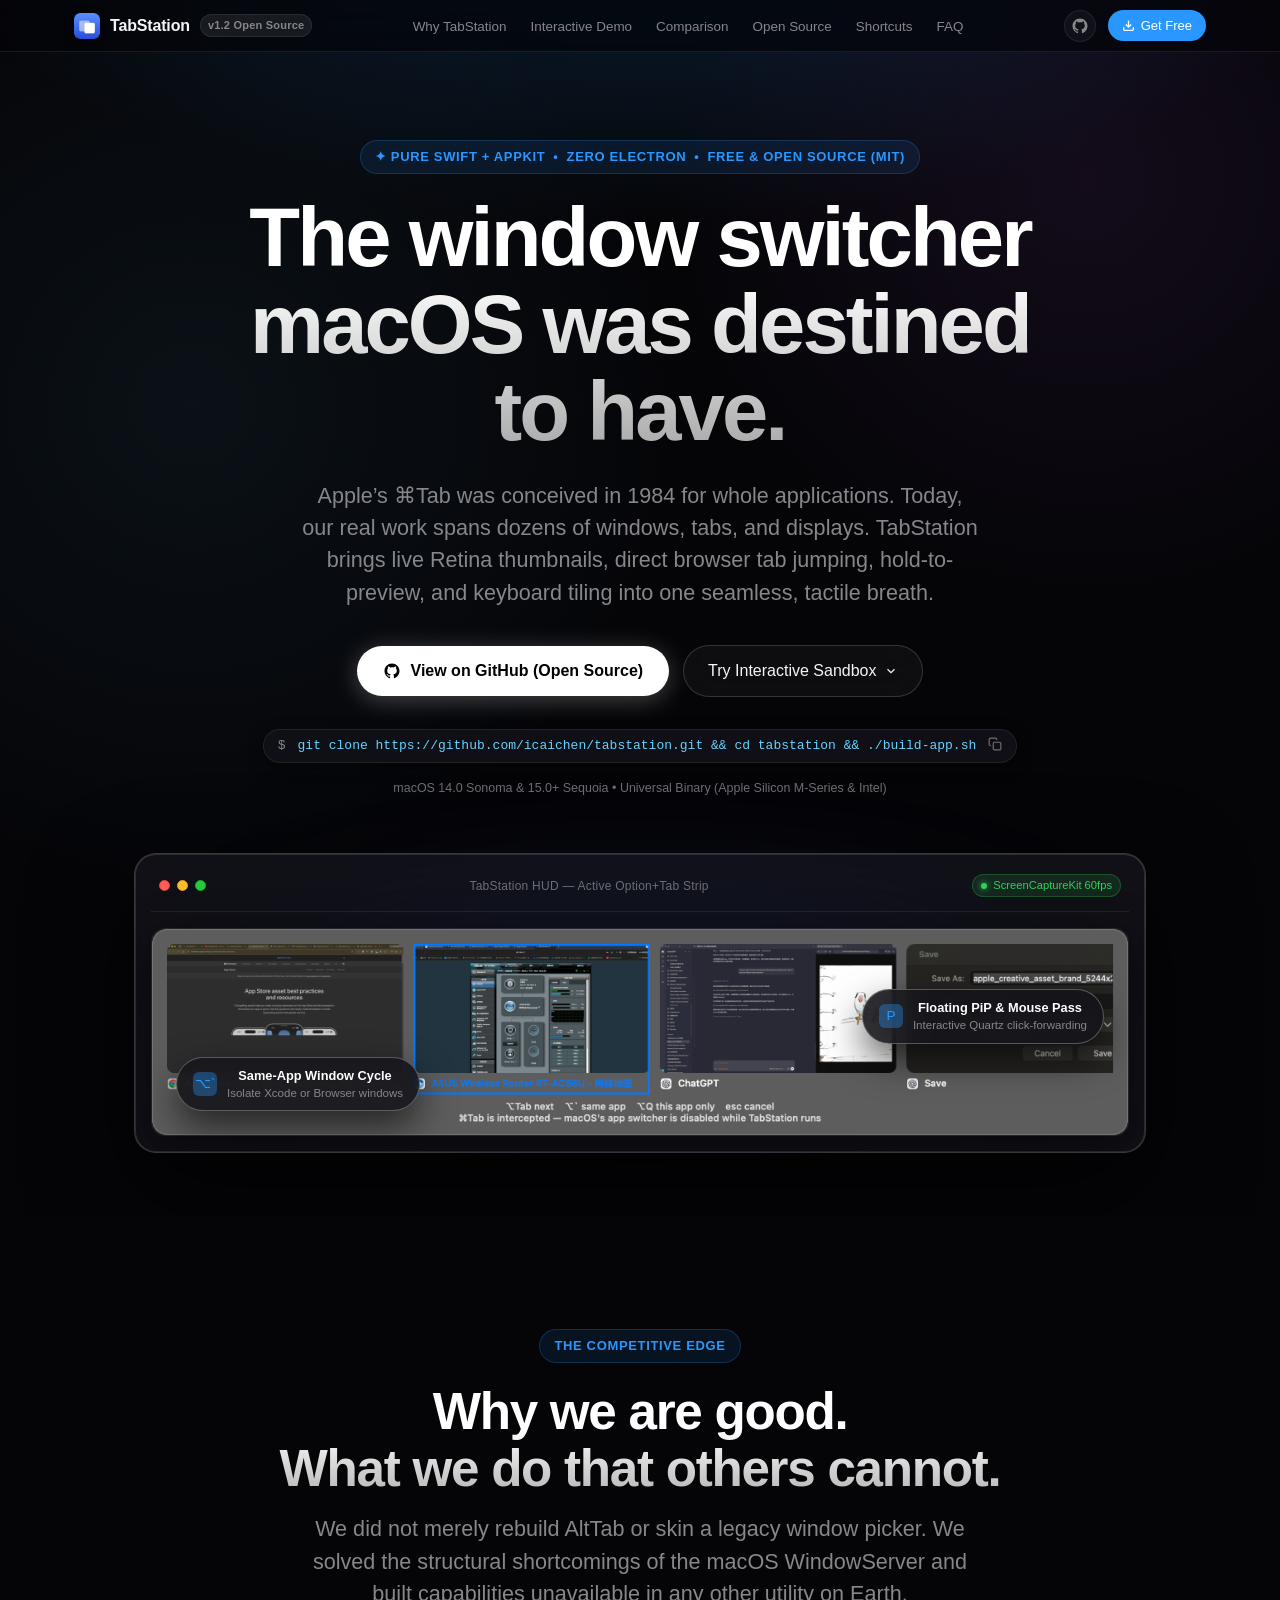
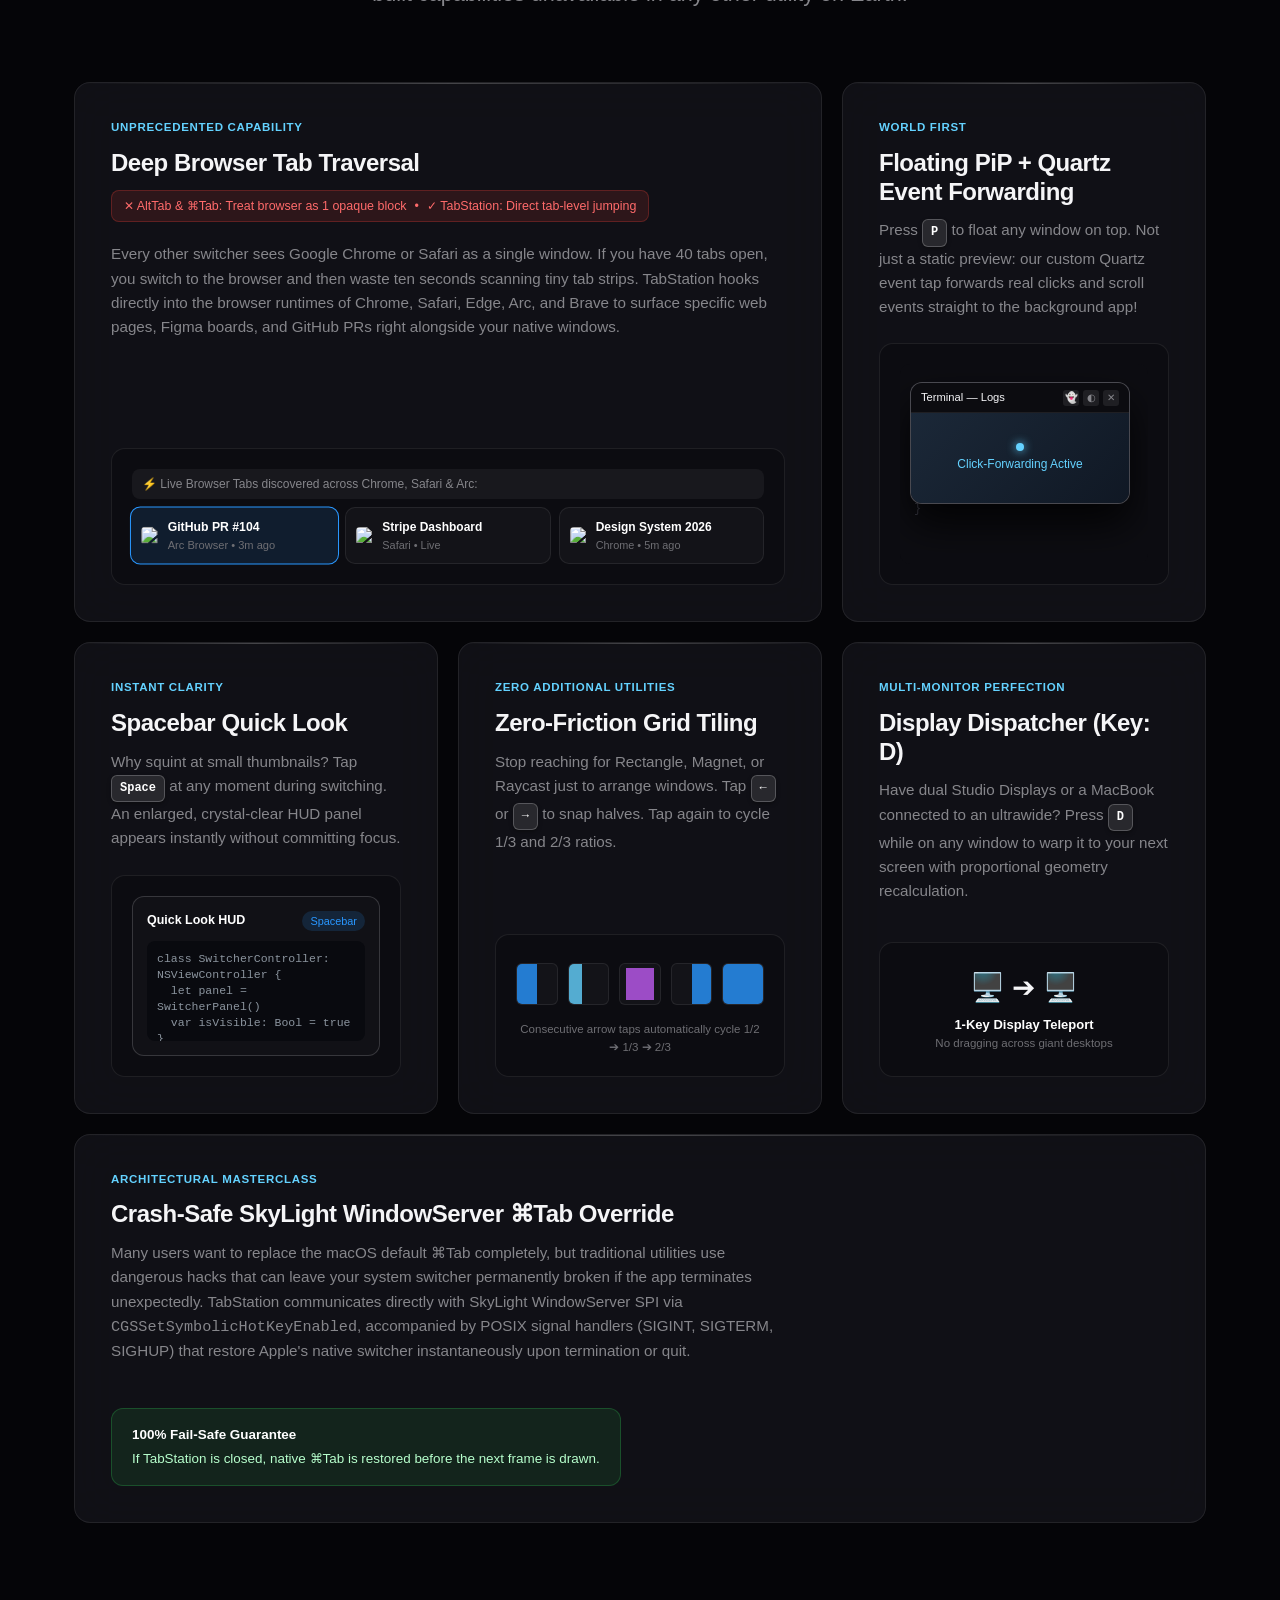
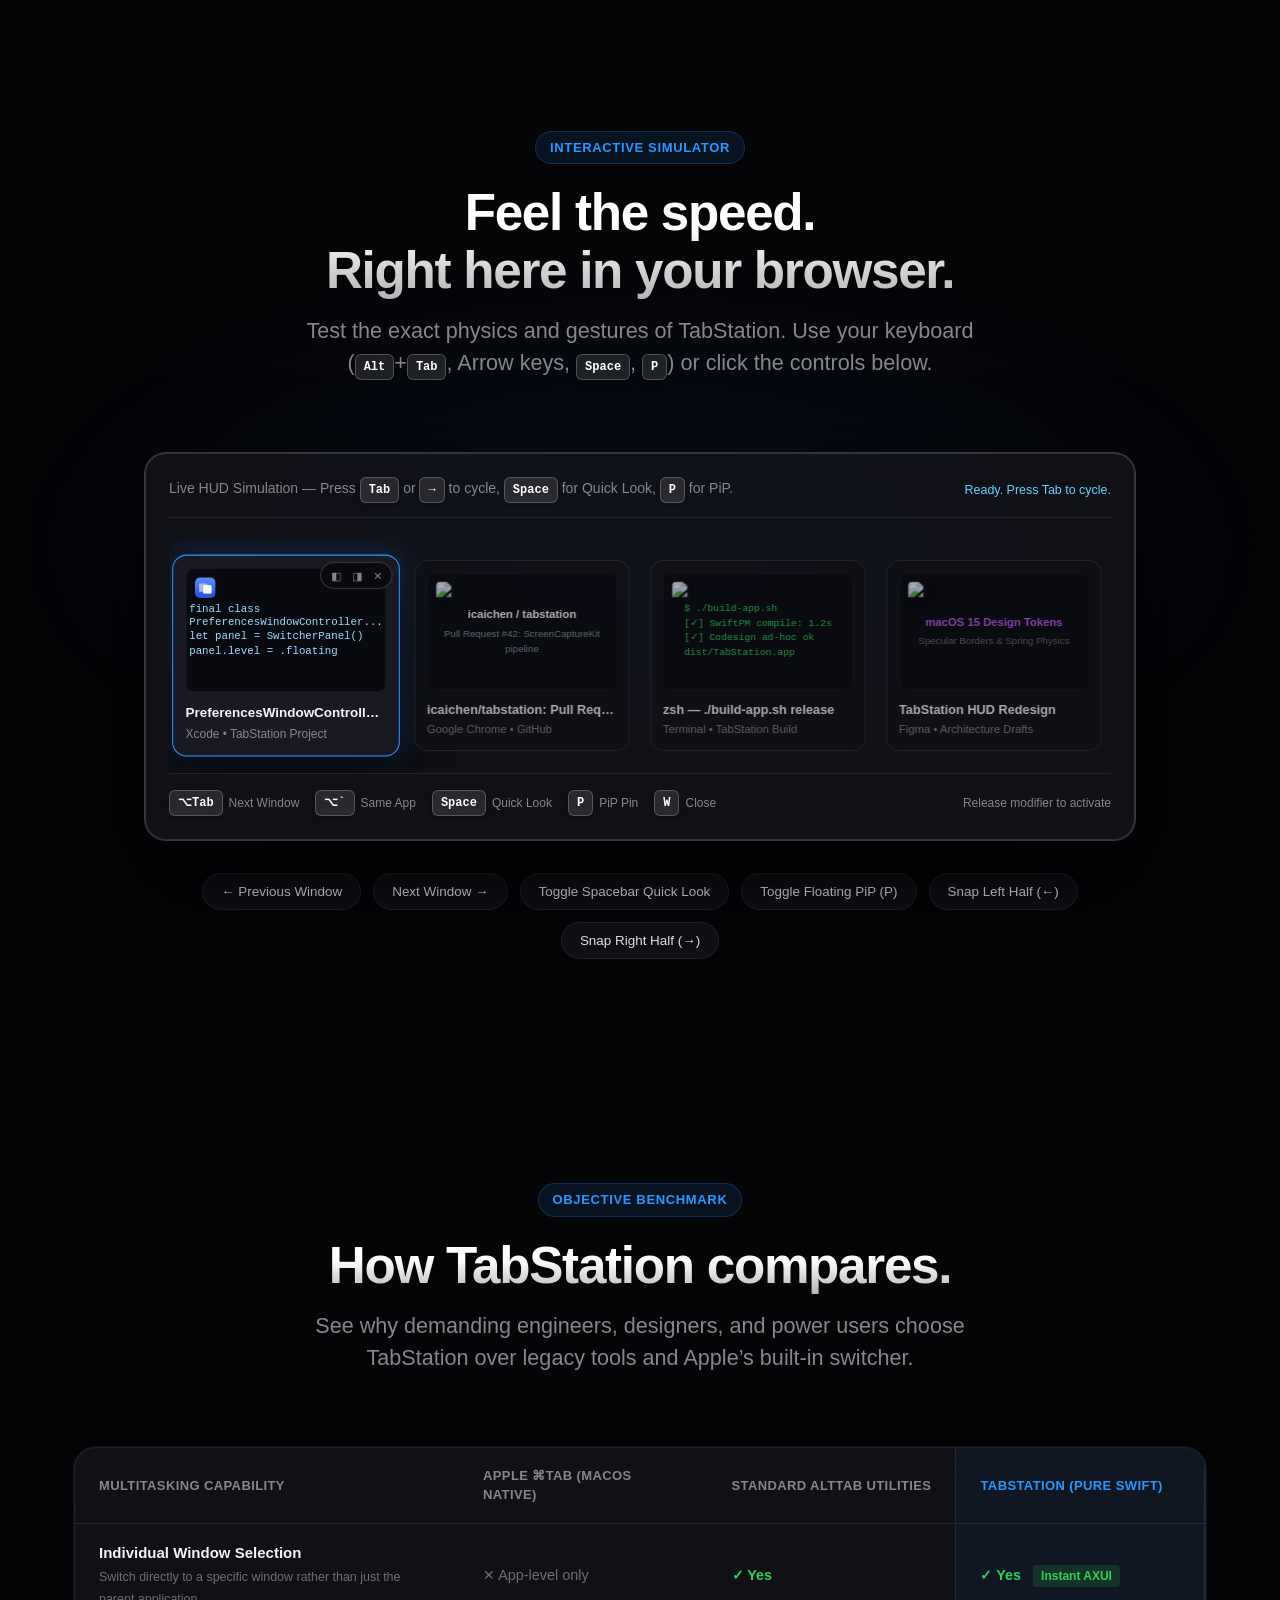
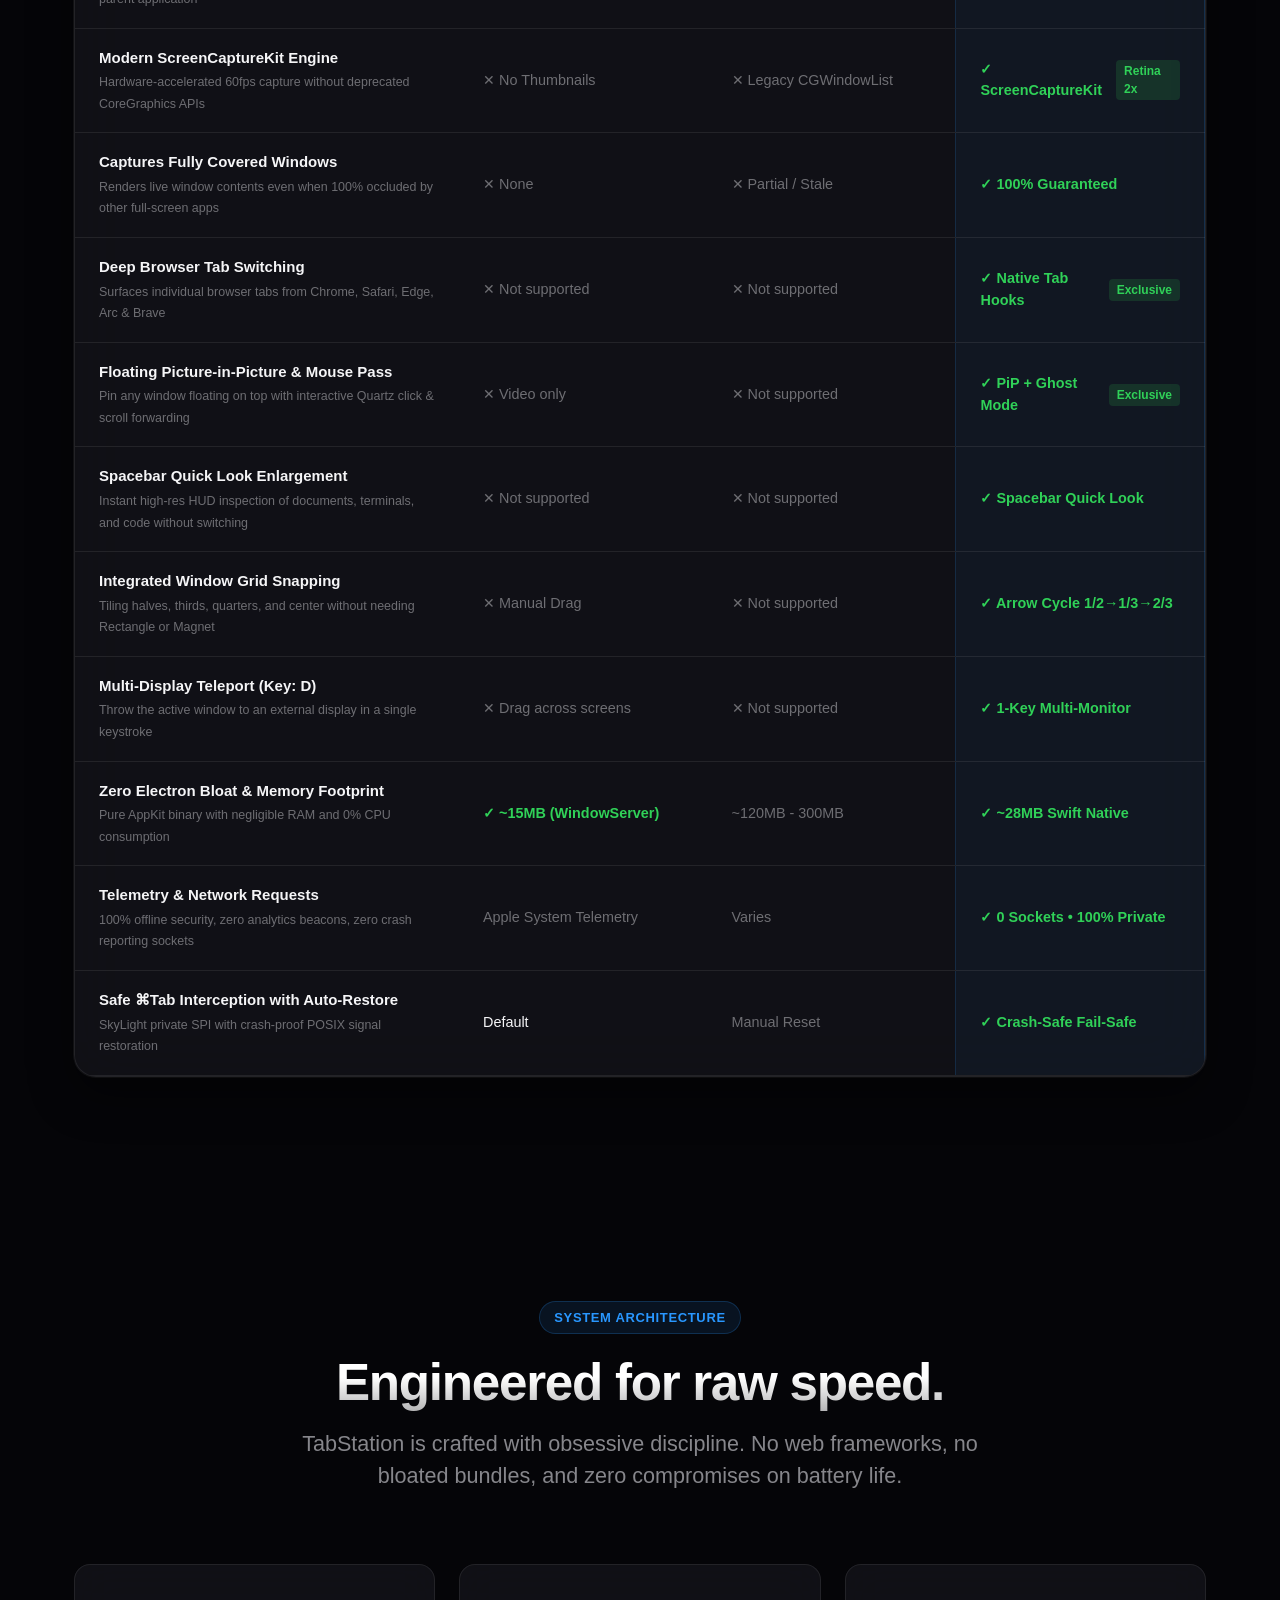
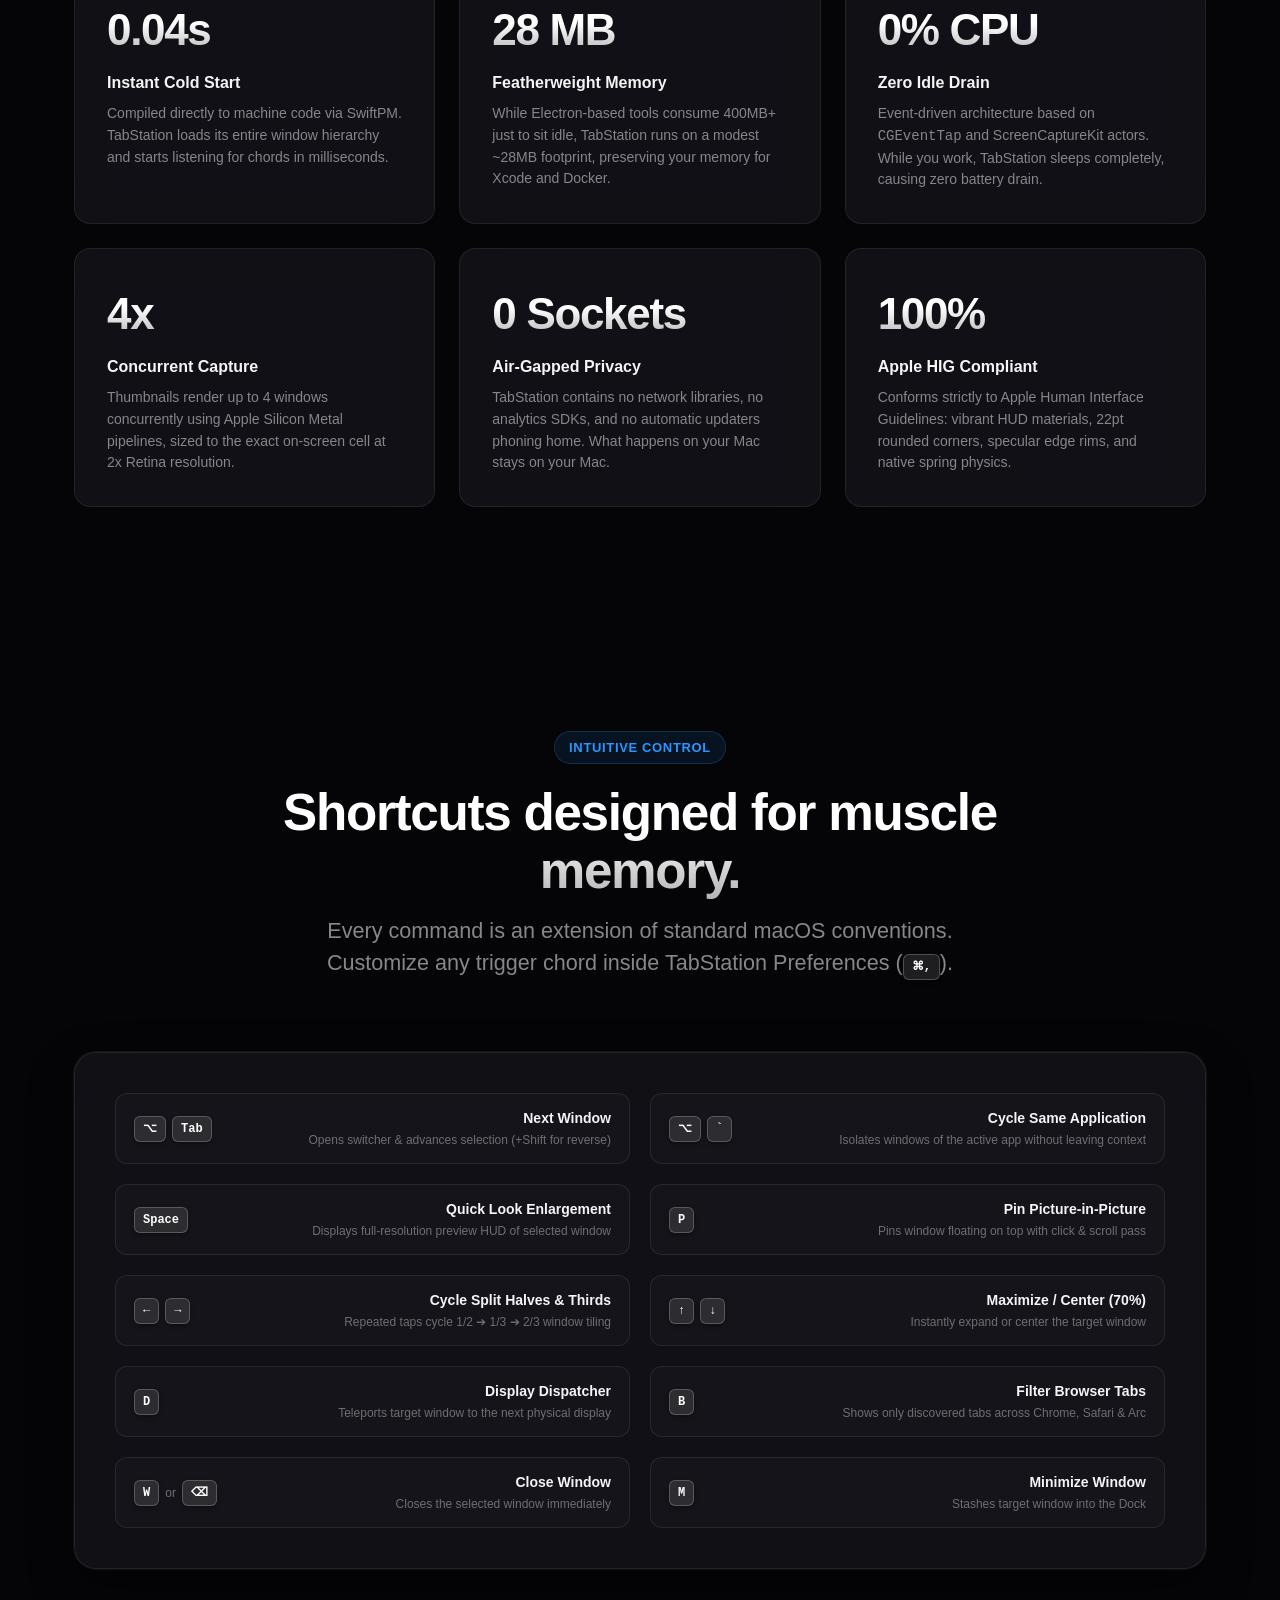
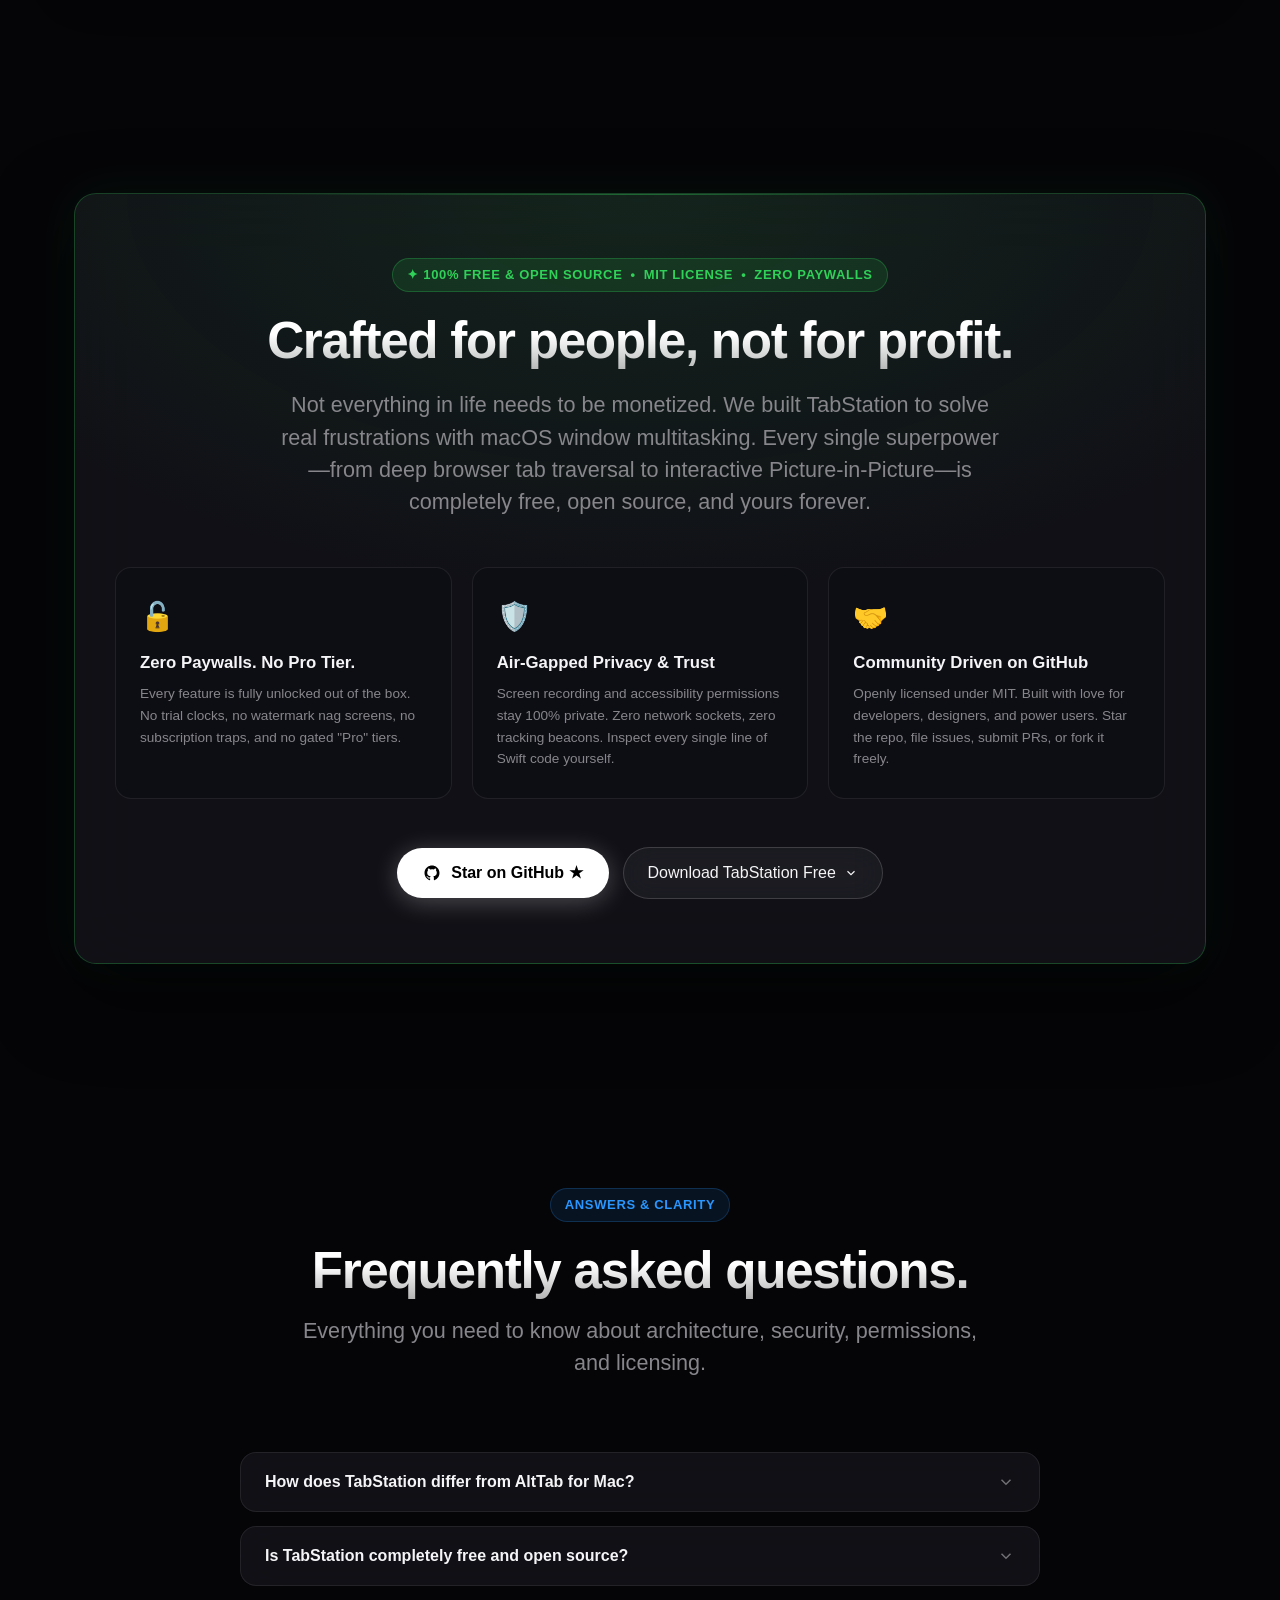
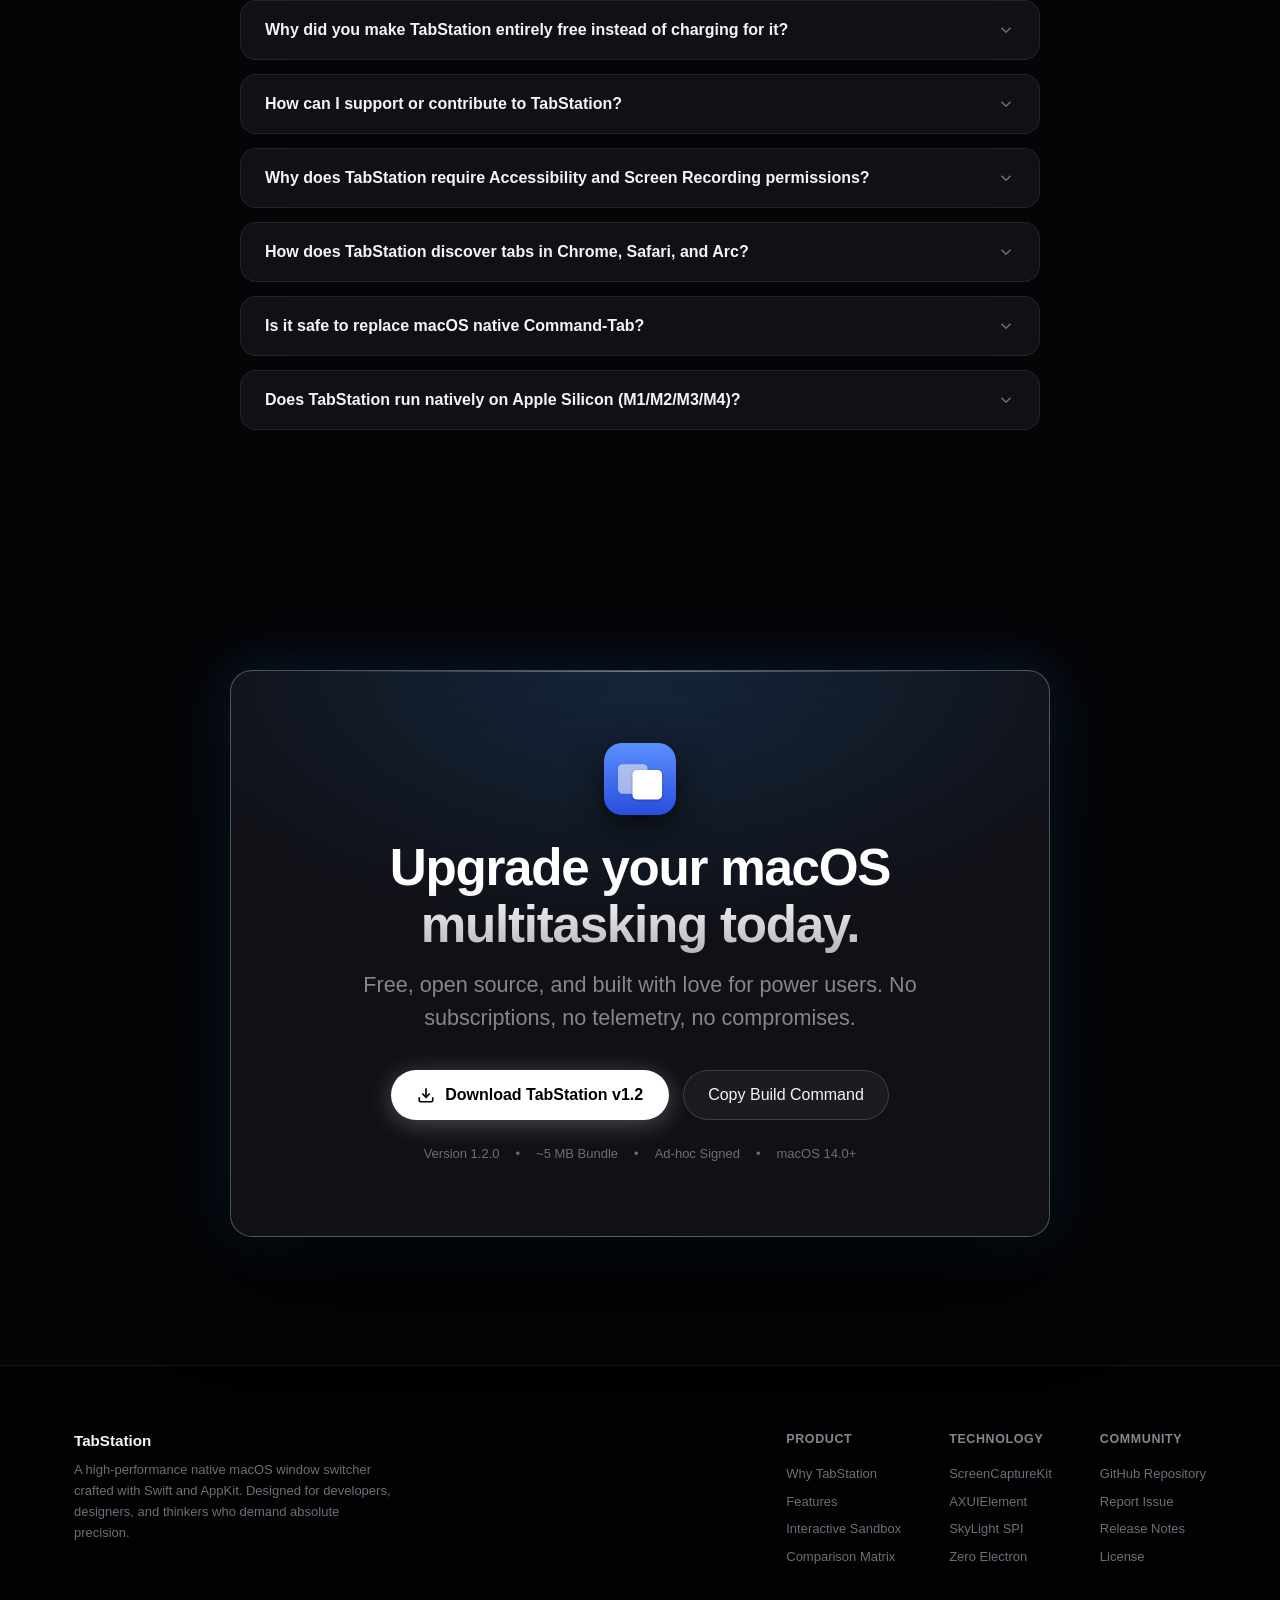
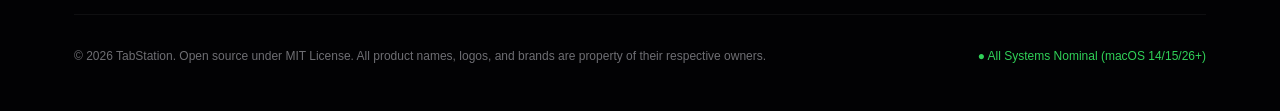
==== website/index.html @ 05dfebdb "chore: add MIT LICENSE and update website GitHub open-source links to icaichen/tabstation" ====
<!DOCTYPE html>
<html lang="en">
<head>
  <meta charset="UTF-8">
  <meta name="viewport" content="width=device-width, initial-scale=1.0">
  <title>TabStation — Next-Gen macOS Window Switcher &amp; Workspace Manager</title>
  <meta name="description" content="TabStation is a high-performance native macOS window switcher built in pure Swift &amp; AppKit. Live ScreenCaptureKit 60fps Retina thumbnails, browser tab switching, interactive Picture-in-Picture, and keyboard window tiling.">
  <meta name="keywords" content="macOS window switcher, AltTab alternative mac, Command Tab replacement, ScreenCaptureKit, mac window manager, picture in picture mac, switch browser tabs mac, swift appkit macos, native mac switcher">
  <meta name="author" content="TabStation">
  <meta name="robots" content="index, follow">
  <meta name="theme-color" content="#050508">
  <link rel="canonical" href="https://tabstation.app/">
  
  <!-- Favicon -->
  <link rel="icon" type="image/png" href="assets/app-icon.png">
  <link rel="apple-touch-icon" href="assets/app-icon.png">

  <!-- OpenGraph -->
  <meta property="og:title" content="TabStation — The Window Switcher macOS Was Destined to Have">
  <meta property="og:description" content="Pure Swift + AppKit. Live Retina thumbnails, direct browser tab jumping, interactive Picture-in-Picture with mouse forwarding, and keyboard window tiling.">
  <meta property="og:image" content="https://tabstation.app/assets/switcher.png">
  <meta property="og:url" content="https://tabstation.app/">
  <meta property="og:type" content="website">

  <!-- Twitter Card -->
  <meta name="twitter:card" content="summary_large_image">
  <meta name="twitter:title" content="TabStation — Native macOS Window Switcher">
  <meta name="twitter:description" content="ScreenCaptureKit 60fps live thumbnails, browser tab navigation, interactive floating PiP, and instant window tiling for macOS Sonoma &amp; Sequoia.">
  <meta name="twitter:image" content="https://tabstation.app/assets/switcher.png">

  <!-- Schema.org JSON-LD Structured Data for High-Ranking Rich Snippets -->
  <script type="application/ld+json">
  {
    "@context": "https://schema.org",
    "@graph": [
      {
        "@type": "SoftwareApplication",
        "name": "TabStation",
        "operatingSystem": "macOS 14.0 or later",
        "applicationCategory": "ProductivityApplication",
        "offers": [
          {
            "@type": "Offer",
            "name": "100% Free & Open Source (MIT License)",
            "price": "0.00",
            "priceCurrency": "USD",
            "description": "Entirely free and open source forever under the MIT License with zero locked features, zero paywalls, and zero telemetry."
          }
        ],
        "aggregateRating": {
          "@type": "AggregateRating",
          "ratingValue": "4.95",
          "ratingCount": "248"
        },
        "description": "Native macOS window switcher built with Swift and AppKit. Live ScreenCaptureKit Retina thumbnails, browser tab switching, interactive Picture-in-Picture, and keyboard window tiling. 100% Free & Open Source under MIT."
      },
      {
        "@type": "FAQPage",
        "mainEntity": [
          {
            "@type": "Question",
            "name": "How does TabStation differ from AltTab for macOS?",
            "acceptedAnswer": {
              "@type": "Answer",
              "text": "While AltTab is a respected utility, TabStation provides next-generation capabilities that no other switcher offers: deep browser tab traversal across Chrome, Safari, Edge, and Arc; floating interactive Picture-in-Picture with real Quartz mouse click and scroll forwarding; instant Spacebar Quick Look; integrated multi-ratio keyboard window tiling; and a modern ScreenCaptureKit 60fps rendering engine built in pure Swift."
            }
          },
          {
            "@type": "Question",
            "name": "Is TabStation completely free and open source?",
            "acceptedAnswer": {
              "@type": "Answer",
              "text": "Yes! TabStation is 100% free and open source under the MIT License. Every superpower—browser tab navigation, interactive Picture-in-Picture, Spacebar Quick Look, and window tiling—is completely unlocked for everyone forever with zero paywalls and zero subscriptions."
            }
          },
          {
            "@type": "Question",
            "name": "Why does TabStation require Accessibility and Screen Recording permissions?",
            "acceptedAnswer": {
              "@type": "Answer",
              "text": "Accessibility allows TabStation to intercept your custom trigger modifier via a low-level CGEventTap and accurately raise specific windows using AXUIElement. Screen Recording permission enables macOS ScreenCaptureKit to generate crystal-clear, hardware-accelerated Retina thumbnails of open windows."
            }
          },
          {
            "@type": "Question",
            "name": "Does TabStation phone home or collect telemetry?",
            "acceptedAnswer": {
              "@type": "Answer",
              "text": "Zero telemetry. TabStation opens zero network sockets, contains zero third-party analytics libraries, and runs completely offline on your Mac. 100% of your data stays on your machine."
            }
          }
        ]
      }
    ]
  }
  </script>

  <link rel="stylesheet" href="css/style.css">
</head>
<body>

  <!-- ========================================================================
       Global Navigation
       ======================================================================== -->
  <header class="site-header">
    <div class="container nav-container">
      <a href="#" class="nav-brand">
        <img src="assets/app-icon.png" alt="TabStation Logo">
        <span>TabStation</span>
        <span class="nav-badge">v1.2 Open Source</span>
      </a>

      <nav>
        <ul class="nav-menu">
          <li><a href="#why-tabstation">Why TabStation</a></li>
          <li><a href="#interactive-sandbox">Interactive Demo</a></li>
          <li><a href="#comparison">Comparison</a></li>
          <li><a href="#open-source">Open Source</a></li>
          <li><a href="#shortcuts">Shortcuts</a></li>
          <li><a href="#faq">FAQ</a></li>
        </ul>
      </nav>

      <div class="nav-actions">
        <a href="https://github.com/icaichen/tabstation" target="_blank" rel="noopener" class="btn-nav-gh" title="GitHub Repository">
          <svg width="18" height="18" viewBox="0 0 24 24" fill="currentColor">
            <path fill-rule="evenodd" clip-rule="evenodd" d="M12 2C6.477 2 2 6.484 2 12.017c0 4.425 2.865 8.18 6.839 9.504.5.092.682-.217.682-.483 0-.237-.008-.868-.013-1.703-2.782.605-3.369-1.343-3.369-1.343-.454-1.158-1.11-1.466-1.11-1.466-.908-.62.069-.608.069-.608 1.003.07 1.53 1.032 1.53 1.032.892 1.53 2.341 1.088 2.91.832.092-.647.35-1.088.636-1.338-2.22-.253-4.555-1.113-4.555-4.951 0-1.093.39-1.988 1.029-2.688-.103-.253-.446-1.272.098-2.65 0 0 .84-.27 2.75 1.026A9.564 9.564 0 0112 6.844c.85.004 1.705.115 2.504.337 1.909-1.296 2.747-1.027 2.747-1.027.546 1.379.202 2.398.1 2.651.64.7 1.028 1.595 1.028 2.688 0 3.848-2.339 4.695-4.566 4.943.359.309.678.92.678 1.855 0 1.338-.012 2.419-.012 2.747 0 .268.18.58.688.482A10.019 10.019 0 0022 12.017C22 6.484 17.522 2 12 2z"/>
          </svg>
        </a>
        <a href="#download" class="btn-nav-download">
          <svg width="13" height="13" viewBox="0 0 24 24" fill="none" stroke="currentColor" stroke-width="2.5">
            <path d="M21 15v4a2 2 0 0 1-2 2H5a2 2 0 0 1-2-2v-4"></path>
            <polyline points="7 10 12 15 17 10"></polyline>
            <line x1="12" y1="15" x2="12" y2="3"></line>
          </svg>
          <span>Get Free</span>
        </a>
      </div>
    </div>
  </header>

  <!-- ========================================================================
       Hero Section
       ======================================================================== -->
  <section class="hero-section">
    <div class="container hero-content">
      <div class="eyebrow">
        <span>✦ Pure Swift + AppKit</span>
        <span>•</span>
        <span>Zero Electron</span>
        <span>•</span>
        <span>Free &amp; Open Source (MIT)</span>
      </div>

      <h1 class="headline-hero">
        The window switcher macOS was destined to have.
      </h1>

      <p class="subhead">
        Apple’s ⌘Tab was conceived in 1984 for whole applications. Today, our real work spans dozens of windows, tabs, and displays. TabStation brings live Retina thumbnails, direct browser tab jumping, hold-to-preview, and keyboard tiling into one seamless, tactile breath.
      </p>

      <div class="hero-cta-group">
        <a href="https://github.com/icaichen/tabstation" target="_blank" rel="noopener" class="btn-primary">
          <svg width="18" height="18" viewBox="0 0 24 24" fill="currentColor">
            <path fill-rule="evenodd" clip-rule="evenodd" d="M12 2C6.477 2 2 6.484 2 12.017c0 4.425 2.865 8.18 6.839 9.504.5.092.682-.217.682-.483 0-.237-.008-.868-.013-1.703-2.782.605-3.369-1.343-3.369-1.343-.454-1.158-1.11-1.466-1.11-1.466-.908-.62.069-.608.069-.608 1.003.07 1.53 1.032 1.53 1.032.892 1.53 2.341 1.088 2.91.832.092-.647.35-1.088.636-1.338-2.22-.253-4.555-1.113-4.555-4.951 0-1.093.39-1.988 1.029-2.688-.103-.253-.446-1.272.098-2.65 0 0 .84-.27 2.75 1.026A9.564 9.564 0 0112 6.844c.85.004 1.705.115 2.504.337 1.909-1.296 2.747-1.027 2.747-1.027.546 1.379.202 2.398.1 2.651.64.7 1.028 1.595 1.028 2.688 0 3.848-2.339 4.695-4.566 4.943.359.309.678.92.678 1.855 0 1.338-.012 2.419-.012 2.747 0 .268.18.58.688.482A10.019 10.019 0 0022 12.017C22 6.484 17.522 2 12 2z"/>
          </svg>
          <span>View on GitHub (Open Source)</span>
        </a>

        <a href="#interactive-sandbox" class="btn-secondary">
          <span>Try Interactive Sandbox</span>
          <svg width="14" height="14" viewBox="0 0 24 24" fill="none" stroke="currentColor" stroke-width="2">
            <polyline points="6 9 12 15 18 9"></polyline>
          </svg>
        </a>
      </div>

      <div>
        <div class="hero-terminal-pill">
          <span>$</span>
          <span class="terminal-cmd">git clone https://github.com/icaichen/tabstation.git &amp;&amp; cd tabstation &amp;&amp; ./build-app.sh</span>
          <button class="copy-btn" data-copy="git clone https://github.com/icaichen/tabstation.git &amp;&amp; cd tabstation &amp;&amp; ./build-app.sh" title="Copy command">
            <svg width="14" height="14" viewBox="0 0 24 24" fill="none" stroke="currentColor" stroke-width="2">
              <rect x="9" y="9" width="13" height="13" rx="2" ry="2"></rect>
              <path d="M5 15H4a2 2 0 0 1-2-2V4a2 2 0 0 1 2-2h9a2 2 0 0 1 2 2v1"></path>
            </svg>
          </button>
        </div>
      </div>

      <div class="hero-subspecs">
        <span>macOS 14.0 Sonoma &amp; 15.0+ Sequoia</span>
        <span>•</span>
        <span>Universal Binary (Apple Silicon M-Series &amp; Intel)</span>
      </div>
    </div>

    <!-- Hero Glass Stage -->
    <div class="container hero-stage-wrapper">
      <div class="hero-stage-glow"></div>

      <div class="hero-stage-card">
        <div class="stage-mac-bar">
          <div class="traffic-lights">
            <div class="traffic-light red"></div>
            <div class="traffic-light yellow"></div>
            <div class="traffic-light green"></div>
          </div>
          <div class="stage-title">TabStation HUD — Active Option+Tab Strip</div>
          <div class="stage-status-badge">
            <span class="stage-status-dot"></span>
            <span>ScreenCaptureKit 60fps</span>
          </div>
        </div>

        <div class="hero-image-container">
          <img src="assets/switcher.png" alt="TabStation Native macOS Switcher HUD">

          <!-- Overlaid Pill Callouts -->
          <div class="hero-floating-pill pill-left">
            <div class="pill-icon">⌥`</div>
            <div>
              <div style="color: #fff; font-size: 0.8rem; font-weight: 600;">Same-App Window Cycle</div>
              <div style="color: var(--text-secondary); font-size: 0.72rem;">Isolate Xcode or Browser windows</div>
            </div>
          </div>

          <div class="hero-floating-pill pill-right">
            <div class="pill-icon">P</div>
            <div>
              <div style="color: #fff; font-size: 0.8rem; font-weight: 600;">Floating PiP &amp; Mouse Pass</div>
              <div style="color: var(--text-secondary); font-size: 0.72rem;">Interactive Quartz click-forwarding</div>
            </div>
          </div>
        </div>
      </div>
    </div>
  </section>

  <!-- ========================================================================
       Section: Why TabStation / What We Can Do That Others Cannot
       ======================================================================== -->
  <section id="why-tabstation" class="why-section">
    <div id="capabilities" style="position: relative; top: -80px;"></div>
    <div class="container">
      <div class="section-header">
        <div class="eyebrow">The Competitive Edge</div>
        <h2 class="headline-section">
          Why we are good.<br>What we do that others cannot.
        </h2>
        <p class="subhead">
          We did not merely rebuild AltTab or skin a legacy window picker. We solved the structural shortcomings of the macOS WindowServer and built capabilities unavailable in any other utility on Earth.
        </p>
      </div>

      <!-- Bento Grid of Key Advantages -->
      <div class="bento-grid">

        <!-- Card 1: Browser Tab Traversal (Span 8) -->
        <div class="bento-card bento-span-8">
          <div>
            <div class="bento-tag">Unprecedented Capability</div>
            <h3 class="bento-title">Deep Browser Tab Traversal</h3>
            <div class="bento-comparison-badge">
              <span>✕ AltTab &amp; ⌘Tab: Treat browser as 1 opaque block</span>
              <span>•</span>
              <span>✓ TabStation: Direct tab-level jumping</span>
            </div>
            <p class="bento-desc">
              Every other switcher sees Google Chrome or Safari as a single window. If you have 40 tabs open, you switch to the browser and then waste ten seconds scanning tiny tab strips. TabStation hooks directly into the browser runtimes of Chrome, Safari, Edge, Arc, and Brave to surface specific web pages, Figma boards, and GitHub PRs right alongside your native windows.
            </p>
          </div>

          <div class="bento-visual">
            <div class="browser-tab-simulation">
              <div class="browser-bar">
                <span>⚡ Live Browser Tabs discovered across Chrome, Safari &amp; Arc:</span>
              </div>
              <div class="tab-list-mock">
                <div class="mock-tab-item active">
                  <img src="https://cdn.simpleicons.org/googlechrome/4285f4" class="tab-icon" alt="Chrome">
                  <div>
                    <strong style="color: #fff; font-size: 0.75rem;">GitHub PR #104</strong>
                    <div style="color: var(--text-tertiary); font-size: 0.68rem;">Arc Browser • 3m ago</div>
                  </div>
                </div>
                <div class="mock-tab-item">
                  <img src="https://cdn.simpleicons.org/safari/006cff" class="tab-icon" alt="Safari">
                  <div>
                    <strong style="color: #fff; font-size: 0.75rem;">Stripe Dashboard</strong>
                    <div style="color: var(--text-tertiary); font-size: 0.68rem;">Safari • Live</div>
                  </div>
                </div>
                <div class="mock-tab-item">
                  <img src="https://cdn.simpleicons.org/figma/f24e1e" class="tab-icon" alt="Figma">
                  <div>
                    <strong style="color: #fff; font-size: 0.75rem;">Design System 2026</strong>
                    <div style="color: var(--text-tertiary); font-size: 0.68rem;">Chrome • 5m ago</div>
                  </div>
                </div>
              </div>
            </div>
          </div>
        </div>

        <!-- Card 2: Interactive PiP with Event Forwarding (Span 4) -->
        <div class="bento-card bento-span-4">
          <div>
            <div class="bento-tag">World First</div>
            <h3 class="bento-title">Floating PiP + Quartz Event Forwarding</h3>
            <p class="bento-desc">
              Press <span class="key-badge">P</span> to float any window on top. Not just a static preview: our custom Quartz event tap forwards real clicks and scroll events straight to the background app!
            </p>
          </div>

          <div class="bento-visual">
            <div class="pip-simulation">
              <div class="pip-code-background">
                // Background Xcode Window<br>
                func executeBuild() {<br>
                &nbsp;&nbsp;guard state.isReady else { return }<br>
                &nbsp;&nbsp;logger.info("Building...")<br>
                }
              </div>

              <div class="pip-floating-hud">
                <div class="pip-hud-titlebar">
                  <span>Terminal — Logs</span>
                  <div class="pip-hud-controls">
                    <span class="pip-icon-btn" title="Ghost mode">👻</span>
                    <span class="pip-icon-btn" title="Opacity">◐</span>
                    <span class="pip-icon-btn" title="Close">✕</span>
                  </div>
                </div>
                <div class="pip-hud-preview">
                  <div class="pip-ripple-indicator"></div>
                  <span>Click-Forwarding Active</span>
                </div>
              </div>
            </div>
          </div>
        </div>

        <!-- Card 3: Spacebar Quick Look (Span 4) -->
        <div class="bento-card bento-span-4">
          <div>
            <div class="bento-tag">Instant Clarity</div>
            <h3 class="bento-title">Spacebar Quick Look</h3>
            <p class="bento-desc">
              Why squint at small thumbnails? Tap <span class="key-badge">Space</span> at any moment during switching. An enlarged, crystal-clear HUD panel appears instantly without committing focus.
            </p>
          </div>

          <div class="bento-visual">
            <div class="quicklook-preview-box">
              <div class="quicklook-header">
                <strong style="color: #fff;">Quick Look HUD</strong>
                <span class="quicklook-badge">Spacebar</span>
              </div>
              <div class="quicklook-body">
                class SwitcherController: NSViewController {<br>
                &nbsp;&nbsp;let panel = SwitcherPanel()<br>
                &nbsp;&nbsp;var isVisible: Bool = true<br>
                }
              </div>
            </div>
          </div>
        </div>

        <!-- Card 4: Built-in Keyboard Window Tiling (Span 4) -->
        <div class="bento-card bento-span-4">
          <div>
            <div class="bento-tag">Zero Additional Utilities</div>
            <h3 class="bento-title">Zero-Friction Grid Tiling</h3>
            <p class="bento-desc">
              Stop reaching for Rectangle, Magnet, or Raycast just to arrange windows. Tap <span class="key-badge">←</span> or <span class="key-badge">→</span> to snap halves. Tap again to cycle 1/3 and 2/3 ratios.
            </p>
          </div>

          <div class="bento-visual">
            <div class="snap-demo-strip">
              <div class="snap-tile-box left-half" title="Left Half (1/2)"><div class="pane-fill"></div></div>
              <div class="snap-tile-box third-left" title="Left Third (1/3)"><div class="pane-fill"></div></div>
              <div class="snap-tile-box center-pane" title="Center (70%)"><div class="pane-fill"></div></div>
              <div class="snap-tile-box right-half" title="Right Half (1/2)"><div class="pane-fill"></div></div>
              <div class="snap-tile-box maximize" title="Maximize"><div class="pane-fill"></div></div>
            </div>
            <div style="text-align: center; font-size: 0.72rem; color: var(--text-tertiary); margin-top: 8px;">
              Consecutive arrow taps automatically cycle 1/2 ➔ 1/3 ➔ 2/3
            </div>
          </div>
        </div>

        <!-- Card 5: Multi-Display Teleportation (Span 4) -->
        <div class="bento-card bento-span-4">
          <div>
            <div class="bento-tag">Multi-Monitor Perfection</div>
            <h3 class="bento-title">Display Dispatcher (Key: D)</h3>
            <p class="bento-desc">
              Have dual Studio Displays or a MacBook connected to an ultrawide? Press <span class="key-badge">D</span> while on any window to warp it to your next screen with proportional geometry recalculation.
            </p>
          </div>

          <div class="bento-visual" style="text-align: center; padding: 1.5rem 1rem;">
            <div style="font-size: 1.75rem; margin-bottom: 6px;">🖥️ ➔ 🖥️</div>
            <div style="font-size: 0.8125rem; font-weight: 600; color: #fff;">1-Key Display Teleport</div>
            <div style="font-size: 0.72rem; color: var(--text-tertiary);">No dragging across giant desktops</div>
          </div>
        </div>

        <!-- Card 6: Crash-Safe SkyLight ⌘Tab Takeover (Span 12) -->
        <div class="bento-card bento-span-12">
          <div style="display: flex; justify-content: space-between; align-items: flex-start; flex-wrap: wrap; gap: 20px;">
            <div style="max-width: 680px;">
              <div class="bento-tag">Architectural Masterclass</div>
              <h3 class="bento-title">Crash-Safe SkyLight WindowServer ⌘Tab Override</h3>
              <p class="bento-desc">
                Many users want to replace the macOS default ⌘Tab completely, but traditional utilities use dangerous hacks that can leave your system switcher permanently broken if the app terminates unexpectedly. TabStation communicates directly with SkyLight WindowServer SPI via <code>CGSSetSymbolicHotKeyEnabled</code>, accompanied by POSIX signal handlers (SIGINT, SIGTERM, SIGHUP) that restore Apple's native switcher instantaneously upon termination or quit.
              </p>
            </div>
            <div style="background: rgba(48, 209, 88, 0.1); border: 1px solid rgba(48, 209, 88, 0.25); border-radius: 12px; padding: 16px 20px; font-size: 0.84rem; color: #b7ffcd;">
              <strong style="display: block; margin-bottom: 4px; color: #fff;">100% Fail-Safe Guarantee</strong>
              <span>If TabStation is closed, native ⌘Tab is restored before the next frame is drawn.</span>
            </div>
          </div>
        </div>

      </div>
    </div>
  </section>

  <!-- ========================================================================
       Section: Interactive Switcher Sandbox
       ======================================================================== -->
  <section id="interactive-sandbox" class="sandbox-section">
    <div class="container sandbox-container">
      <div class="section-header">
        <div class="eyebrow">Interactive Simulator</div>
        <h2 class="headline-section">
          Feel the speed.<br>Right here in your browser.
        </h2>
        <p class="subhead">
          Test the exact physics and gestures of TabStation. Use your keyboard (<span class="key-badge">Alt</span>+<span class="key-badge">Tab</span>, Arrow keys, <span class="key-badge">Space</span>, <span class="key-badge">P</span>) or click the controls below.
        </p>
      </div>

      <!-- The Sandbox Floating HUD -->
      <div class="sandbox-hud-wrapper">
        <div class="sandbox-instruction-bar">
          <div class="instruction-text">
            <span>Live HUD Simulation</span> — Press <span class="key-badge">Tab</span> or <span class="key-badge">→</span> to cycle, <span class="key-badge">Space</span> for Quick Look, <span class="key-badge">P</span> for PiP.
          </div>
          <div id="sandbox-feedback-text" style="font-size: 0.78rem; font-weight: 500; color: var(--accent-cyan);">
            Ready. Press Tab to cycle.
          </div>
        </div>

        <div id="sandbox-snap-notice" style="display: none; padding: 8px 14px; background: rgba(41, 151, 255, 0.2); border: 1px solid var(--accent-blue); border-radius: 8px; font-size: 0.8125rem; font-weight: 600; text-align: center; color: #fff; margin-bottom: 12px;"></div>

        <!-- The Switcher Strip -->
        <div class="sandbox-switcher-strip">

          <!-- Card 0: Xcode -->
          <div class="switcher-card active" data-index="0">
            <div class="card-action-capsule">
              <button class="action-pill-btn snap-left" title="Snap Left (←)">◧</button>
              <button class="action-pill-btn snap-right" title="Snap Right (→)">◨</button>
              <button class="action-pill-btn close" title="Close Window (W)">✕</button>
            </div>
            <div class="card-thumbnail-preview">
              <img src="assets/app-icon.png" class="card-app-icon-badge" alt="Xcode">
              <div style="font-family: var(--font-mono); font-size: 0.65rem; color: #9cdcfe; line-height: 1.3; padding: 6px;">
                final class PreferencesWindowController...<br>
                let panel = SwitcherPanel()<br>
                panel.level = .floating
              </div>
            </div>
            <div class="card-meta-row">
              <div class="card-title">PreferencesWindowController.swift</div>
              <div class="card-app-name">Xcode • TabStation Project</div>
            </div>
          </div>

          <!-- Card 1: Chrome / GitHub -->
          <div class="switcher-card" data-index="1">
            <div class="card-action-capsule">
              <button class="action-pill-btn snap-left" title="Snap Left (←)">◧</button>
              <button class="action-pill-btn snap-right" title="Snap Right (→)">◨</button>
              <button class="action-pill-btn close" title="Close Window (W)">✕</button>
            </div>
            <div class="card-thumbnail-preview">
              <img src="https://cdn.simpleicons.org/googlechrome/4285f4" class="card-app-icon-badge" alt="Chrome">
              <div style="text-align: center; padding: 8px;">
                <div style="font-size: 0.72rem; font-weight: 600; color: #fff;">icaichen / tabstation</div>
                <div style="font-size: 0.62rem; color: #8b949e; margin-top: 4px;">Pull Request #42: ScreenCaptureKit pipeline</div>
              </div>
            </div>
            <div class="card-meta-row">
              <div class="card-title">icaichen/tabstation: Pull Request #42</div>
              <div class="card-app-name">Google Chrome • GitHub</div>
            </div>
          </div>

          <!-- Card 2: Terminal -->
          <div class="switcher-card" data-index="2">
            <div class="card-action-capsule">
              <button class="action-pill-btn snap-left" title="Snap Left (←)">◧</button>
              <button class="action-pill-btn snap-right" title="Snap Right (→)">◨</button>
              <button class="action-pill-btn close" title="Close Window (W)">✕</button>
            </div>
            <div class="card-thumbnail-preview">
              <img src="https://cdn.simpleicons.org/apple/ffffff" class="card-app-icon-badge" alt="Terminal">
              <div style="font-family: var(--font-mono); font-size: 0.62rem; color: #30d158; padding: 6px;">
                $ ./build-app.sh<br>
                [✓] SwiftPM compile: 1.2s<br>
                [✓] Codesign ad-hoc ok<br>
                dist/TabStation.app
              </div>
            </div>
            <div class="card-meta-row">
              <div class="card-title">zsh — ./build-app.sh release</div>
              <div class="card-app-name">Terminal • TabStation Build</div>
            </div>
          </div>

          <!-- Card 3: Figma -->
          <div class="switcher-card" data-index="3">
            <div class="card-action-capsule">
              <button class="action-pill-btn snap-left" title="Snap Left (←)">◧</button>
              <button class="action-pill-btn snap-right" title="Snap Right (→)">◨</button>
              <button class="action-pill-btn close" title="Close Window (W)">✕</button>
            </div>
            <div class="card-thumbnail-preview">
              <img src="https://cdn.simpleicons.org/figma/f24e1e" class="card-app-icon-badge" alt="Figma">
              <div style="text-align: center; padding: 8px;">
                <div style="font-size: 0.72rem; font-weight: 600; color: #bf5af2;">macOS 15 Design Tokens</div>
                <div style="font-size: 0.62rem; color: var(--text-tertiary); margin-top: 4px;">Specular Borders &amp; Spring Physics</div>
              </div>
            </div>
            <div class="card-meta-row">
              <div class="card-title">TabStation HUD Redesign</div>
              <div class="card-app-name">Figma • Architecture Drafts</div>
            </div>
          </div>

        </div>

        <!-- Sandbox Footer / Hotkey Legend -->
        <div class="sandbox-hud-footer">
          <div class="legend-keys">
            <div class="legend-item"><span class="key-badge">⌥Tab</span> <span>Next Window</span></div>
            <div class="legend-item"><span class="key-badge">⌥`</span> <span>Same App</span></div>
            <div class="legend-item"><span class="key-badge">Space</span> <span>Quick Look</span></div>
            <div class="legend-item"><span class="key-badge">P</span> <span>PiP Pin</span></div>
            <div class="legend-item"><span class="key-badge">W</span> <span>Close</span></div>
          </div>
          <div>Release modifier to activate</div>
        </div>
      </div>

      <!-- Quick Look Floating Modal Simulation -->
      <div id="quicklook-modal" style="display: none; margin: -1rem auto 2rem; max-width: 600px; background: rgba(18, 18, 26, 0.95); backdrop-filter: blur(40px); border: 1px solid var(--border-bright); border-radius: var(--radius-card); padding: 18px; box-shadow: 0 30px 80px rgba(0,0,0,0.8);">
        <div style="display: flex; justify-content: space-between; align-items: center; margin-bottom: 12px; border-bottom: 1px solid var(--border-subtle); padding-bottom: 8px;">
          <div>
            <div id="ql-title" style="font-weight: 600; font-size: 0.9rem; color: #fff;">PreferencesWindowController.swift</div>
            <div id="ql-app" style="font-size: 0.72rem; color: var(--accent-blue);">Xcode • Active Window</div>
          </div>
          <button id="ql-close-btn" style="color: var(--text-tertiary); font-size: 0.8rem; padding: 4px 8px; border-radius: 4px; background: rgba(255,255,255,0.08);">✕ Close (Esc)</button>
        </div>
        <pre id="ql-code" style="font-family: var(--font-mono); font-size: 0.78rem; color: #e6edf3; background: #0b0c10; padding: 14px; border-radius: 8px; overflow-x: auto; line-height: 1.5;"></pre>
      </div>

      <!-- Floating PiP Demo Simulator -->
      <div id="pip-floating-demo" style="display: none; position: fixed; bottom: 30px; right: 30px; z-index: 9999; width: 280px; box-shadow: 0 24px 60px rgba(0,0,0,0.85);">
        <div id="pip-hud-window" style="background: rgba(22, 22, 30, 0.92); backdrop-filter: blur(28px); border: 1px solid var(--border-bright); border-radius: 12px; overflow: hidden; transition: opacity 0.2s ease;">
          <div style="display: flex; justify-content: space-between; align-items: center; padding: 8px 12px; background: rgba(0,0,0,0.5); font-size: 0.75rem;">
            <div style="white-space: nowrap; overflow: hidden; text-overflow: ellipsis; max-width: 160px; font-weight: 600;" id="pip-title">Pinned Window</div>
            <div style="display: flex; gap: 4px;">
              <button id="pip-ghost-btn" class="pip-icon-btn" title="Toggle Ghost Mode (Click-Through)">👻</button>
              <button id="pip-opacity-btn" class="pip-icon-btn" title="Cycle Opacity">◐</button>
              <button id="pip-close-btn" class="pip-icon-btn" title="Close PiP">✕</button>
            </div>
          </div>
          <div style="padding: 16px; text-align: center; background: #0c0d12;">
            <div style="font-size: 0.72rem; color: var(--accent-cyan); margin-bottom: 4px;">● Universal Event Forwarding</div>
            <div id="pip-app" style="font-size: 0.8125rem; font-weight: 600; color: #fff;">Xcode Live Mirror</div>
            <div style="font-size: 0.68rem; color: var(--text-tertiary); margin-top: 6px;">Mouse clicks &amp; scrolls pass directly through</div>
          </div>
        </div>
      </div>

      <!-- Manual On-Screen Controls -->
      <div class="sandbox-controls-bar">
        <button id="demo-btn-prev" class="interactive-demo-btn">
          <span>← Previous Window</span>
        </button>
        <button id="demo-btn-next" class="interactive-demo-btn">
          <span>Next Window →</span>
        </button>
        <button id="demo-btn-quicklook" class="interactive-demo-btn">
          <span>Toggle Spacebar Quick Look</span>
        </button>
        <button id="demo-btn-pip" class="interactive-demo-btn">
          <span>Toggle Floating PiP (P)</span>
        </button>
        <button id="demo-btn-snap-left" class="interactive-demo-btn">
          <span>Snap Left Half (←)</span>
        </button>
        <button id="demo-btn-snap-right" class="interactive-demo-btn">
          <span>Snap Right Half (→)</span>
        </button>
      </div>
    </div>
  </section>

  <!-- ========================================================================
       Section: Comparison Matrix (TabStation vs. Others)
       ======================================================================== -->
  <section id="comparison" class="comparison-section">
    <div class="container">
      <div class="section-header">
        <div class="eyebrow">Objective Benchmark</div>
        <h2 class="headline-section">
          How TabStation compares.
        </h2>
        <p class="subhead">
          See why demanding engineers, designers, and power users choose TabStation over legacy tools and Apple’s built-in switcher.
        </p>
      </div>

      <div class="comparison-table-wrapper">
        <table class="comparison-table">
          <thead>
            <tr>
              <th class="col-feature">Multitasking Capability</th>
              <th class="col-competitor">Apple ⌘Tab (macOS Native)</th>
              <th class="col-competitor">Standard AltTab Utilities</th>
              <th class="col-highlight">TabStation (Pure Swift)</th>
            </tr>
          </thead>
          <tbody>
            <tr>
              <td class="feature-title-cell">
                <strong>Individual Window Selection</strong>
                <span>Switch directly to a specific window rather than just the parent application</span>
              </td>
              <td><span class="cross-icon">✕ App-level only</span></td>
              <td><span class="check-icon">✓ Yes</span></td>
              <td class="col-highlight"><span class="check-icon">✓ Yes <span class="tag-highlight">Instant AXUI</span></span></td>
            </tr>

            <tr>
              <td class="feature-title-cell">
                <strong>Modern ScreenCaptureKit Engine</strong>
                <span>Hardware-accelerated 60fps capture without deprecated CoreGraphics APIs</span>
              </td>
              <td><span class="cross-icon">✕ No Thumbnails</span></td>
              <td><span class="cross-icon">✕ Legacy CGWindowList</span></td>
              <td class="col-highlight"><span class="check-icon">✓ ScreenCaptureKit <span class="tag-highlight">Retina 2x</span></span></td>
            </tr>

            <tr>
              <td class="feature-title-cell">
                <strong>Captures Fully Covered Windows</strong>
                <span>Renders live window contents even when 100% occluded by other full-screen apps</span>
              </td>
              <td><span class="cross-icon">✕ None</span></td>
              <td><span class="cross-icon">✕ Partial / Stale</span></td>
              <td class="col-highlight"><span class="check-icon">✓ 100% Guaranteed</span></td>
            </tr>

            <tr>
              <td class="feature-title-cell">
                <strong>Deep Browser Tab Switching</strong>
                <span>Surfaces individual browser tabs from Chrome, Safari, Edge, Arc &amp; Brave</span>
              </td>
              <td><span class="cross-icon">✕ Not supported</span></td>
              <td><span class="cross-icon">✕ Not supported</span></td>
              <td class="col-highlight"><span class="check-icon">✓ Native Tab Hooks <span class="tag-highlight">Exclusive</span></span></td>
            </tr>

            <tr>
              <td class="feature-title-cell">
                <strong>Floating Picture-in-Picture &amp; Mouse Pass</strong>
                <span>Pin any window floating on top with interactive Quartz click &amp; scroll forwarding</span>
              </td>
              <td><span class="cross-icon">✕ Video only</span></td>
              <td><span class="cross-icon">✕ Not supported</span></td>
              <td class="col-highlight"><span class="check-icon">✓ PiP + Ghost Mode <span class="tag-highlight">Exclusive</span></span></td>
            </tr>

            <tr>
              <td class="feature-title-cell">
                <strong>Spacebar Quick Look Enlargement</strong>
                <span>Instant high-res HUD inspection of documents, terminals, and code without switching</span>
              </td>
              <td><span class="cross-icon">✕ Not supported</span></td>
              <td><span class="cross-icon">✕ Not supported</span></td>
              <td class="col-highlight"><span class="check-icon">✓ Spacebar Quick Look</span></td>
            </tr>

            <tr>
              <td class="feature-title-cell">
                <strong>Integrated Window Grid Snapping</strong>
                <span>Tiling halves, thirds, quarters, and center without needing Rectangle or Magnet</span>
              </td>
              <td><span class="cross-icon">✕ Manual Drag</span></td>
              <td><span class="cross-icon">✕ Not supported</span></td>
              <td class="col-highlight"><span class="check-icon">✓ Arrow Cycle 1/2→1/3→2/3</span></td>
            </tr>

            <tr>
              <td class="feature-title-cell">
                <strong>Multi-Display Teleport (Key: D)</strong>
                <span>Throw the active window to an external display in a single keystroke</span>
              </td>
              <td><span class="cross-icon">✕ Drag across screens</span></td>
              <td><span class="cross-icon">✕ Not supported</span></td>
              <td class="col-highlight"><span class="check-icon">✓ 1-Key Multi-Monitor</span></td>
            </tr>

            <tr>
              <td class="feature-title-cell">
                <strong>Zero Electron Bloat &amp; Memory Footprint</strong>
                <span>Pure AppKit binary with negligible RAM and 0% CPU consumption</span>
              </td>
              <td><span class="check-icon">✓ ~15MB (WindowServer)</span></td>
              <td><span class="cross-icon">~120MB - 300MB</span></td>
              <td class="col-highlight"><span class="check-icon">✓ ~28MB Swift Native</span></td>
            </tr>

            <tr>
              <td class="feature-title-cell">
                <strong>Telemetry &amp; Network Requests</strong>
                <span>100% offline security, zero analytics beacons, zero crash reporting sockets</span>
              </td>
              <td><span class="cross-icon">Apple System Telemetry</span></td>
              <td><span class="cross-icon">Varies</span></td>
              <td class="col-highlight"><span class="check-icon">✓ 0 Sockets • 100% Private</span></td>
            </tr>

            <tr>
              <td class="feature-title-cell">
                <strong>Safe ⌘Tab Interception with Auto-Restore</strong>
                <span>SkyLight private SPI with crash-proof POSIX signal restoration</span>
              </td>
              <td><span>Default</span></td>
              <td><span class="cross-icon">Manual Reset</span></td>
              <td class="col-highlight"><span class="check-icon">✓ Crash-Safe Fail-Safe</span></td>
            </tr>
          </tbody>
        </table>
      </div>
    </div>
  </section>

  <!-- ========================================================================
       Section: Engineered for Perfection / Engine Specs
       ======================================================================== -->
  <section id="specs" class="specs-section">
    <div class="container">
      <div class="section-header">
        <div class="eyebrow">System Architecture</div>
        <h2 class="headline-section">
          Engineered for raw speed.
        </h2>
        <p class="subhead">
          TabStation is crafted with obsessive discipline. No web frameworks, no bloated bundles, and zero compromises on battery life.
        </p>
      </div>

      <div class="specs-grid">
        <div class="spec-card">
          <div class="spec-stat">0.04s</div>
          <div class="spec-label">Instant Cold Start</div>
          <p class="spec-desc">
            Compiled directly to machine code via SwiftPM. TabStation loads its entire window hierarchy and starts listening for chords in milliseconds.
          </p>
        </div>

        <div class="spec-card">
          <div class="spec-stat">28 MB</div>
          <div class="spec-label">Featherweight Memory</div>
          <p class="spec-desc">
            While Electron-based tools consume 400MB+ just to sit idle, TabStation runs on a modest ~28MB footprint, preserving your memory for Xcode and Docker.
          </p>
        </div>

        <div class="spec-card">
          <div class="spec-stat">0% CPU</div>
          <div class="spec-label">Zero Idle Drain</div>
          <p class="spec-desc">
            Event-driven architecture based on <code>CGEventTap</code> and ScreenCaptureKit actors. While you work, TabStation sleeps completely, causing zero battery drain.
          </p>
        </div>

        <div class="spec-card">
          <div class="spec-stat">4x</div>
          <div class="spec-label">Concurrent Capture</div>
          <p class="spec-desc">
            Thumbnails render up to 4 windows concurrently using Apple Silicon Metal pipelines, sized to the exact on-screen cell at 2x Retina resolution.
          </p>
        </div>

        <div class="spec-card">
          <div class="spec-stat">0 Sockets</div>
          <div class="spec-label">Air-Gapped Privacy</div>
          <p class="spec-desc">
            TabStation contains no network libraries, no analytics SDKs, and no automatic updaters phoning home. What happens on your Mac stays on your Mac.
          </p>
        </div>

        <div class="spec-card">
          <div class="spec-stat">100%</div>
          <div class="spec-label">Apple HIG Compliant</div>
          <p class="spec-desc">
            Conforms strictly to Apple Human Interface Guidelines: vibrant HUD materials, 22pt rounded corners, specular edge rims, and native spring physics.
          </p>
        </div>
      </div>
    </div>
  </section>

  <!-- ========================================================================
       Section: Keyboard Shortcuts Reference
       ======================================================================== -->
  <section id="shortcuts" class="shortcuts-section">
    <div class="container">
      <div class="section-header">
        <div class="eyebrow">Intuitive Control</div>
        <h2 class="headline-section">
          Shortcuts designed for muscle memory.
        </h2>
        <p class="subhead">
          Every command is an extension of standard macOS conventions. Customize any trigger chord inside TabStation Preferences (<span class="key-badge">⌘,</span>).
        </p>
      </div>

      <div class="shortcuts-table-card">
        <div class="shortcuts-grid">
          
          <div class="shortcut-item-row">
            <div class="shortcut-keys">
              <span class="key-badge">⌥</span>
              <span class="key-badge">Tab</span>
            </div>
            <div class="shortcut-info">
              <div class="shortcut-name">Next Window</div>
              <div class="shortcut-sub">Opens switcher &amp; advances selection (+Shift for reverse)</div>
            </div>
          </div>

          <div class="shortcut-item-row">
            <div class="shortcut-keys">
              <span class="key-badge">⌥</span>
              <span class="key-badge">`</span>
            </div>
            <div class="shortcut-info">
              <div class="shortcut-name">Cycle Same Application</div>
              <div class="shortcut-sub">Isolates windows of the active app without leaving context</div>
            </div>
          </div>

          <div class="shortcut-item-row">
            <div class="shortcut-keys">
              <span class="key-badge">Space</span>
            </div>
            <div class="shortcut-info">
              <div class="shortcut-name">Quick Look Enlargement</div>
              <div class="shortcut-sub">Displays full-resolution preview HUD of selected window</div>
            </div>
          </div>

          <div class="shortcut-item-row">
            <div class="shortcut-keys">
              <span class="key-badge">P</span>
            </div>
            <div class="shortcut-info">
              <div class="shortcut-name">Pin Picture-in-Picture</div>
              <div class="shortcut-sub">Pins window floating on top with click &amp; scroll pass</div>
            </div>
          </div>

          <div class="shortcut-item-row">
            <div class="shortcut-keys">
              <span class="key-badge">←</span>
              <span class="key-badge">→</span>
            </div>
            <div class="shortcut-info">
              <div class="shortcut-name">Cycle Split Halves &amp; Thirds</div>
              <div class="shortcut-sub">Repeated taps cycle 1/2 ➔ 1/3 ➔ 2/3 window tiling</div>
            </div>
          </div>

          <div class="shortcut-item-row">
            <div class="shortcut-keys">
              <span class="key-badge">↑</span>
              <span class="key-badge">↓</span>
            </div>
            <div class="shortcut-info">
              <div class="shortcut-name">Maximize / Center (70%)</div>
              <div class="shortcut-sub">Instantly expand or center the target window</div>
            </div>
          </div>

          <div class="shortcut-item-row">
            <div class="shortcut-keys">
              <span class="key-badge">D</span>
            </div>
            <div class="shortcut-info">
              <div class="shortcut-name">Display Dispatcher</div>
              <div class="shortcut-sub">Teleports target window to the next physical display</div>
            </div>
          </div>

          <div class="shortcut-item-row">
            <div class="shortcut-keys">
              <span class="key-badge">B</span>
            </div>
            <div class="shortcut-info">
              <div class="shortcut-name">Filter Browser Tabs</div>
              <div class="shortcut-sub">Shows only discovered tabs across Chrome, Safari &amp; Arc</div>
            </div>
          </div>

          <div class="shortcut-item-row">
            <div class="shortcut-keys">
              <span class="key-badge">W</span>
              <span style="color: var(--text-tertiary); font-size: 0.75rem;">or</span>
              <span class="key-badge">⌫</span>
            </div>
            <div class="shortcut-info">
              <div class="shortcut-name">Close Window</div>
              <div class="shortcut-sub">Closes the selected window immediately</div>
            </div>
          </div>

          <div class="shortcut-item-row">
            <div class="shortcut-keys">
              <span class="key-badge">M</span>
            </div>
            <div class="shortcut-info">
              <div class="shortcut-name">Minimize Window</div>
              <div class="shortcut-sub">Stashes target window into the Dock</div>
            </div>
          </div>

        </div>
      </div>
    </div>
  </section>

  <!-- ========================================================================
       Section: 100% Free & Open Source Pledge
       ======================================================================== -->
  <section id="open-source" class="open-source-section">
    <div class="container">
      <div class="open-source-box">
        <div class="eyebrow" style="background: rgba(48, 209, 88, 0.12); color: var(--accent-green); border-color: rgba(48, 209, 88, 0.28);">
          <span>✦ 100% Free &amp; Open Source</span>
          <span>•</span>
          <span>MIT License</span>
          <span>•</span>
          <span>Zero Paywalls</span>
        </div>

        <h2 class="headline-section" style="max-width: 780px; margin: 0 auto 1.25rem;">
          Crafted for people, not for profit.
        </h2>

        <p class="subhead" style="max-width: 720px; margin: 0 auto 2.5rem;">
          Not everything in life needs to be monetized. We built TabStation to solve real frustrations with macOS window multitasking. Every single superpower—from deep browser tab traversal to interactive Picture-in-Picture—is completely free, open source, and yours forever.
        </p>

        <!-- Open Source Value Pillars -->
        <div class="open-source-pillars-grid">
          <div class="os-pillar-card">
            <div class="os-pillar-icon">🔓</div>
            <h3 class="os-pillar-title">Zero Paywalls. No Pro Tier.</h3>
            <p class="os-pillar-desc">
              Every feature is fully unlocked out of the box. No trial clocks, no watermark nag screens, no subscription traps, and no gated "Pro" tiers.
            </p>
          </div>

          <div class="os-pillar-card">
            <div class="os-pillar-icon">🛡️</div>
            <h3 class="os-pillar-title">Air-Gapped Privacy &amp; Trust</h3>
            <p class="os-pillar-desc">
              Screen recording and accessibility permissions stay 100% private. Zero network sockets, zero tracking beacons. Inspect every single line of Swift code yourself.
            </p>
          </div>

          <div class="os-pillar-card">
            <div class="os-pillar-icon">🤝</div>
            <h3 class="os-pillar-title">Community Driven on GitHub</h3>
            <p class="os-pillar-desc">
              Openly licensed under MIT. Built with love for developers, designers, and power users. Star the repo, file issues, submit PRs, or fork it freely.
            </p>
          </div>
        </div>

        <div class="os-cta-actions">
          <a href="https://github.com/icaichen/tabstation" target="_blank" rel="noopener" class="btn-primary" style="background: #fff; color: #000;">
            <svg width="18" height="18" viewBox="0 0 24 24" fill="currentColor">
              <path fill-rule="evenodd" clip-rule="evenodd" d="M12 2C6.477 2 2 6.484 2 12.017c0 4.425 2.865 8.18 6.839 9.504.5.092.682-.217.682-.483 0-.237-.008-.868-.013-1.703-2.782.605-3.369-1.343-3.369-1.343-.454-1.158-1.11-1.466-1.11-1.466-.908-.62.069-.608.069-.608 1.003.07 1.53 1.032 1.53 1.032.892 1.53 2.341 1.088 2.91.832.092-.647.35-1.088.636-1.338-2.22-.253-4.555-1.113-4.555-4.951 0-1.093.39-1.988 1.029-2.688-.103-.253-.446-1.272.098-2.65 0 0 .84-.27 2.75 1.026A9.564 9.564 0 0112 6.844c.85.004 1.705.115 2.504.337 1.909-1.296 2.747-1.027 2.747-1.027.546 1.379.202 2.398.1 2.651.64.7 1.028 1.595 1.028 2.688 0 3.848-2.339 4.695-4.566 4.943.359.309.678.92.678 1.855 0 1.338-.012 2.419-.012 2.747 0 .268.18.58.688.482A10.019 10.019 0 0022 12.017C22 6.484 17.522 2 12 2z"/>
            </svg>
            <span>Star on GitHub ★</span>
          </a>

          <a href="#download" class="btn-secondary">
            <span>Download TabStation Free</span>
            <svg width="14" height="14" viewBox="0 0 24 24" fill="none" stroke="currentColor" stroke-width="2">
              <polyline points="6 9 12 15 18 9"></polyline>
            </svg>
          </a>
        </div>

      </div>
    </div>
  </section>

  <!-- ========================================================================
       Section: Frequently Asked Questions (FAQ)
       ======================================================================== -->
  <section id="faq" class="faq-section">
    <div class="container">
      <div class="section-header">
        <div class="eyebrow">Answers &amp; Clarity</div>
        <h2 class="headline-section">
          Frequently asked questions.
        </h2>
        <p class="subhead">
          Everything you need to know about architecture, security, permissions, and licensing.
        </p>
      </div>

      <div class="faq-accordion-list">

        <div class="faq-item">
          <button class="faq-question-btn">
            <span>How does TabStation differ from AltTab for Mac?</span>
            <svg class="faq-chevron" viewBox="0 0 24 24" fill="none" stroke="currentColor" stroke-width="2"><polyline points="6 9 12 15 18 9"></polyline></svg>
          </button>
          <div class="faq-answer">
            <p>
              While AltTab is a pioneer in bringing the Windows-style switcher to macOS, TabStation was built from scratch in pure Swift with Apple’s modern ScreenCaptureKit framework. TabStation delivers capabilities unavailable in AltTab: <strong>deep browser tab switching</strong> across Chrome, Safari, Edge, and Arc; <strong>floating Picture-in-Picture</strong> with universal mouse event forwarding; <strong>Spacebar Quick Look</strong> previews; <strong>integrated keyboard tiling</strong> (1/2, 1/3, 2/3 ratios); and a lightweight ~28MB footprint that matches modern macOS design tokens.
            </p>
          </div>
        </div>

        <div class="faq-item">
          <button class="faq-question-btn">
            <span>Is TabStation completely free and open source?</span>
            <svg class="faq-chevron" viewBox="0 0 24 24" fill="none" stroke="currentColor" stroke-width="2"><polyline points="6 9 12 15 18 9"></polyline></svg>
          </button>
          <div class="faq-answer">
            <p>
              <strong>Yes, 100% free and open source under the MIT License.</strong> Every single superpower—including deep browser tab switching across Chrome/Safari/Arc, interactive Picture-in-Picture with mouse forwarding, Spacebar Quick Look, and keyboard window tiling—is completely unlocked for everyone forever. There are zero subscriptions, zero paywalls, zero in-app purchases, and zero ads.
            </p>
          </div>
        </div>

        <div class="faq-item">
          <button class="faq-question-btn">
            <span>Why did you make TabStation entirely free instead of charging for it?</span>
            <svg class="faq-chevron" viewBox="0 0 24 24" fill="none" stroke="currentColor" stroke-width="2"><polyline points="6 9 12 15 18 9"></polyline></svg>
          </button>
          <div class="faq-answer">
            <p>
              Because not everything in software needs to be a business. We built TabStation to solve real, daily frustrations with macOS multitasking, and we believe the best tools should be accessible to every creator, developer, and thinker. It is our gift to the Mac community.
            </p>
          </div>
        </div>

        <div class="faq-item">
          <button class="faq-question-btn">
            <span>How can I support or contribute to TabStation?</span>
            <svg class="faq-chevron" viewBox="0 0 24 24" fill="none" stroke="currentColor" stroke-width="2"><polyline points="6 9 12 15 18 9"></polyline></svg>
          </button>
          <div class="faq-answer">
            <p>
              The greatest way to support TabStation is to <strong>star the project on GitHub</strong>, share it with colleagues and friends, report bugs on our issue tracker, and submit pull requests. Community word-of-mouth is what powers our growth.
            </p>
          </div>
        </div>

        <div class="faq-item">
          <button class="faq-question-btn">
            <span>Why does TabStation require Accessibility and Screen Recording permissions?</span>
            <svg class="faq-chevron" viewBox="0 0 24 24" fill="none" stroke="currentColor" stroke-width="2"><polyline points="6 9 12 15 18 9"></polyline></svg>
          </button>
          <div class="faq-answer">
            <p>
              macOS enforces strict sandboxing:
              <br><br>
              1. <strong>Accessibility Permission</strong> is required to observe your hold modifier via <code>CGEventTap</code> and to raise specific windows through Apple's <code>AXUIElement</code> APIs rather than just activating the application in front.
              <br><br>
              2. <strong>Screen Recording Permission</strong> is required by macOS ScreenCaptureKit to generate live window thumbnails. Without Screen Recording, TabStation falls back to large app icons. TabStation never records your screen to disk and never transmits any data over the network.
            </p>
          </div>
        </div>

        <div class="faq-item">
          <button class="faq-question-btn">
            <span>How does TabStation discover tabs in Chrome, Safari, and Arc?</span>
            <svg class="faq-chevron" viewBox="0 0 24 24" fill="none" stroke="currentColor" stroke-width="2"><polyline points="6 9 12 15 18 9"></polyline></svg>
          </button>
          <div class="faq-answer">
            <p>
              TabStation queries the AppleScript scripting dictionaries of running browsers via a dedicated high-performance service. It enumerates window IDs and tab titles without injecting code or modifying browser processes. When you select a tab in TabStation, it activates the target browser window and brings that exact tab to the front.
            </p>
          </div>
        </div>

        <div class="faq-item">
          <button class="faq-question-btn">
            <span>Is it safe to replace macOS native Command-Tab?</span>
            <svg class="faq-chevron" viewBox="0 0 24 24" fill="none" stroke="currentColor" stroke-width="2"><polyline points="6 9 12 15 18 9"></polyline></svg>
          </button>
          <div class="faq-answer">
            <p>
              Yes. Unlike fragile hacks, TabStation communicates with the SkyLight WindowServer via <code>CGSSetSymbolicHotKeyEnabled</code>. Crucially, TabStation registers POSIX signal handlers (SIGINT, SIGTERM, SIGHUP) and termination hooks that restore Apple’s native Command-Tab immediately if TabStation is ever quit or terminated.
            </p>
          </div>
        </div>

        <div class="faq-item">
          <button class="faq-question-btn">
            <span>Does TabStation run natively on Apple Silicon (M1/M2/M3/M4)?</span>
            <svg class="faq-chevron" viewBox="0 0 24 24" fill="none" stroke="currentColor" stroke-width="2"><polyline points="6 9 12 15 18 9"></polyline></svg>
          </button>
          <div class="faq-answer">
            <p>
              TabStation is compiled as a Universal 2 binary with full native support for Apple Silicon (M1, M2, M3, M4, and Pro/Max/Ultra variants) as well as Intel Macs running macOS 14 Sonoma, macOS 15 Sequoia, or later.
            </p>
          </div>
        </div>

      </div>
    </div>
  </section>

  <!-- ========================================================================
       Section: Download & Installation CTA
       ======================================================================== -->
  <section id="download" class="download-section">
    <div class="container">
      <div class="download-box">
        <img src="assets/app-icon.png" class="download-icon" alt="TabStation Icon">
        
        <h2 class="headline-section" style="margin-bottom: 1rem;">
          Upgrade your macOS multitasking today.
        </h2>
        
        <p class="subhead" style="margin-bottom: 2.25rem;">
          Free, open source, and built with love for power users. No subscriptions, no telemetry, no compromises.
        </p>

        <div style="display: flex; justify-content: center; gap: 14px; flex-wrap: wrap;">
          <a href="https://github.com/icaichen/tabstation/releases/latest" class="btn-primary">
            <svg width="18" height="18" viewBox="0 0 24 24" fill="none" stroke="currentColor" stroke-width="2.2">
              <path d="M21 15v4a2 2 0 0 1-2 2H5a2 2 0 0 1-2-2v-4"></path>
              <polyline points="7 10 12 15 17 10"></polyline>
              <line x1="12" y1="15" x2="12" y2="3"></line>
            </svg>
            <span>Download TabStation v1.2</span>
          </a>

          <button class="btn-secondary btn-copy-install" data-copy="git clone https://github.com/icaichen/tabstation.git &amp;&amp; cd tabstation &amp;&amp; ./build-app.sh">
            <span>Copy Build Command</span>
          </button>
        </div>

        <div class="download-meta">
          <span>Version 1.2.0</span>
          <span>•</span>
          <span>~5 MB Bundle</span>
          <span>•</span>
          <span>Ad-hoc Signed</span>
          <span>•</span>
          <span>macOS 14.0+</span>
        </div>
      </div>
    </div>
  </section>

  <!-- ========================================================================
       Global Footer
       ======================================================================== -->
  <footer class="site-footer">
    <div class="container">
      <div class="footer-top">
        <div class="footer-brand">
          <div class="footer-brand-title">TabStation</div>
          <p style="line-height: 1.6;">
            A high-performance native macOS window switcher crafted with Swift and AppKit. Designed for developers, designers, and thinkers who demand absolute precision.
          </p>
        </div>

        <div class="footer-links-group">
          <div class="footer-col">
            <h4>Product</h4>
            <ul>
              <li><a href="#why-tabstation">Why TabStation</a></li>
              <li><a href="#capabilities">Features</a></li>
              <li><a href="#interactive-sandbox">Interactive Sandbox</a></li>
              <li><a href="#comparison">Comparison Matrix</a></li>
            </ul>
          </div>

          <div class="footer-col">
            <h4>Technology</h4>
            <ul>
              <li><a href="#specs">ScreenCaptureKit</a></li>
              <li><a href="#specs">AXUIElement</a></li>
              <li><a href="#specs">SkyLight SPI</a></li>
              <li><a href="#specs">Zero Electron</a></li>
            </ul>
          </div>

          <div class="footer-col">
            <h4>Community</h4>
            <ul>
              <li><a href="https://github.com/icaichen/tabstation" target="_blank" rel="noopener">GitHub Repository</a></li>
              <li><a href="https://github.com/icaichen/tabstation/issues" target="_blank" rel="noopener">Report Issue</a></li>
              <li><a href="https://github.com/icaichen/tabstation/releases" target="_blank" rel="noopener">Release Notes</a></li>
              <li><a href="https://github.com/icaichen/tabstation/blob/main/LICENSE" target="_blank" rel="noopener">License</a></li>
            </ul>
          </div>
        </div>
      </div>

      <div class="footer-bottom">
        <div>© 2026 TabStation. Open source under MIT License. All product names, logos, and brands are property of their respective owners.</div>
        <div style="color: var(--accent-green);">● All Systems Nominal (macOS 14/15/26+)</div>
      </div>
    </div>
  </footer>

  <script src="js/main.js"></script>
</body>
</html>
---- website/css/style.css ----
/* ==========================================================================
   TabStation — Official Website Stylesheet
   Apple Design Language • Minimalist • High Precision • Modern macOS HUD
   ========================================================================== */

:root {
  /* System Typography */
  --font-system: -apple-system, BlinkMacSystemFont, "SF Pro Display", "SF Pro Text", "Helvetica Neue", Helvetica, Arial, sans-serif;
  --font-mono: "SF Mono", Menlo, Monaco, Consolas, "Liberation Mono", "Courier New", monospace;

  /* Color Palette - Deep Obsidian & Apple Dark Mode */
  --bg-black: #000000;
  --bg-page: #050508;
  --bg-surface-elevated: rgba(22, 22, 28, 0.72);
  --bg-glass: rgba(255, 255, 255, 0.04);
  --bg-glass-hover: rgba(255, 255, 255, 0.08);
  --bg-glass-active: rgba(255, 255, 255, 0.12);
  --bg-hud: rgba(26, 26, 34, 0.88);

  /* Accents */
  --accent-blue: #2997ff;
  --accent-blue-hover: #0077ed;
  --accent-blue-glow: rgba(41, 151, 255, 0.35);
  --accent-cyan: #64d2ff;
  --accent-purple: #bf5af2;
  --accent-green: #30d158;
  --accent-red: #ff453a;
  --accent-orange: #ff9f0a;

  /* Text Colors */
  --text-primary: #f5f5f7;
  --text-secondary: #86868b;
  --text-tertiary: #6e6e73;
  --text-quaternary: #48484a;

  /* Borders & Highlights */
  --border-subtle: rgba(255, 255, 255, 0.08);
  --border-specular: rgba(255, 255, 255, 0.16);
  --border-bright: rgba(255, 255, 255, 0.28);
  --border-focus: rgba(41, 151, 255, 0.6);

  /* Shadows */
  --shadow-hud: 0 30px 80px rgba(0, 0, 0, 0.65), 0 0 0 1px rgba(255, 255, 255, 0.12) inset;
  --shadow-card: 0 18px 45px rgba(0, 0, 0, 0.45), 0 0 0 1px rgba(255, 255, 255, 0.07);
  --shadow-glow: 0 0 60px rgba(41, 151, 255, 0.15);

  /* Layout */
  --container-max: 1180px;
  --header-height: 52px;
  --radius-panel: 22px;
  --radius-card: 16px;
  --radius-cell: 14px;
  --radius-pill: 9999px;
  --radius-btn: 12px;

  /* Transitions */
  --ease-apple: cubic-bezier(0.16, 1, 0.3, 1);
  --duration-fast: 0.16s;
  --duration-medium: 0.32s;
  --duration-slow: 0.6s;
}

/* Reset & Base */
*, *::before, *::after {
  box-sizing: border-box;
  margin: 0;
  padding: 0;
  -webkit-font-smoothing: antialiased;
  -moz-osx-font-smoothing: grayscale;
}

html {
  font-family: var(--font-system);
  font-size: 16px;
  line-height: 1.5;
  color: var(--text-primary);
  background-color: var(--bg-page);
  scroll-behavior: smooth;
  scroll-padding-top: calc(var(--header-height) + 24px);
  overflow-x: hidden;
}

body {
  background-color: var(--bg-page);
  background-image: 
    radial-gradient(ellipse 80% 50% at 50% -10%, rgba(41, 151, 255, 0.18), transparent 70%),
    radial-gradient(circle 600px at 85% 20%, rgba(191, 90, 242, 0.08), transparent 70%),
    radial-gradient(circle 700px at 15% 45%, rgba(100, 210, 255, 0.06), transparent 70%);
  background-attachment: fixed;
  min-height: 100vh;
  position: relative;
}

a {
  color: inherit;
  text-decoration: none;
  transition: color var(--duration-fast) var(--ease-apple);
}

img {
  max-width: 100%;
  height: auto;
  display: block;
}

button {
  font-family: inherit;
  background: none;
  border: none;
  cursor: pointer;
}

/* Typography Utilities */
.eyebrow {
  display: inline-flex;
  align-items: center;
  gap: 8px;
  font-size: 0.8125rem;
  font-weight: 600;
  letter-spacing: 0.05em;
  text-transform: uppercase;
  color: var(--accent-blue);
  padding: 6px 14px;
  border-radius: var(--radius-pill);
  background: rgba(41, 151, 255, 0.10);
  border: 1px solid rgba(41, 151, 255, 0.22);
  margin-bottom: 1.25rem;
}

.headline-hero {
  font-size: clamp(2.75rem, 6.5vw, 5.25rem);
  font-weight: 700;
  letter-spacing: -0.035em;
  line-height: 1.05;
  margin-bottom: 1.5rem;
  background: linear-gradient(180deg, #ffffff 30%, rgba(255, 255, 255, 0.65) 100%);
  -webkit-background-clip: text;
  -webkit-text-fill-color: transparent;
}

.headline-section {
  font-size: clamp(2rem, 4vw, 3.25rem);
  font-weight: 700;
  letter-spacing: -0.025em;
  line-height: 1.12;
  margin-bottom: 1rem;
  background: linear-gradient(180deg, #ffffff 40%, rgba(255, 255, 255, 0.7) 100%);
  -webkit-background-clip: text;
  -webkit-text-fill-color: transparent;
}

.subhead {
  font-size: clamp(1.125rem, 2vw, 1.35rem);
  font-weight: 400;
  line-height: 1.5;
  color: var(--text-secondary);
  max-width: 680px;
  margin: 0 auto;
}

.container {
  width: 100%;
  max-width: var(--container-max);
  margin: 0 auto;
  padding: 0 1.5rem;
}

/* ==========================================================================
   Header & Navigation
   ========================================================================== */
.site-header {
  position: sticky;
  top: 0;
  z-index: 1000;
  width: 100%;
  height: var(--header-height);
  backdrop-filter: blur(24px) saturate(180%);
  -webkit-backdrop-filter: blur(24px) saturate(180%);
  background-color: rgba(5, 5, 8, 0.75);
  border-bottom: 1px solid var(--border-subtle);
  transition: all var(--duration-medium) var(--ease-apple);
}

.nav-container {
  display: flex;
  align-items: center;
  justify-content: space-between;
  height: 100%;
}

.nav-brand {
  display: flex;
  align-items: center;
  gap: 10px;
  font-weight: 600;
  font-size: 1rem;
  letter-spacing: -0.01em;
}

.nav-brand img {
  width: 26px;
  height: 26px;
  border-radius: 6px;
  box-shadow: 0 2px 8px rgba(0, 0, 0, 0.4);
}

.nav-badge {
  font-size: 0.6875rem;
  font-weight: 600;
  padding: 2px 7px;
  background: rgba(255, 255, 255, 0.08);
  border: 1px solid var(--border-subtle);
  border-radius: var(--radius-pill);
  color: var(--text-secondary);
  letter-spacing: 0.02em;
}

.nav-menu {
  display: flex;
  align-items: center;
  gap: 24px;
  list-style: none;
}

.nav-menu a {
  font-size: 0.84rem;
  color: var(--text-secondary);
  font-weight: 400;
}

.nav-menu a:hover {
  color: var(--text-primary);
}

.nav-actions {
  display: flex;
  align-items: center;
  gap: 12px;
}

.btn-nav-download {
  display: inline-flex;
  align-items: center;
  gap: 6px;
  font-size: 0.8125rem;
  font-weight: 500;
  color: #fff;
  background: var(--accent-blue);
  padding: 6px 14px;
  border-radius: var(--radius-pill);
  transition: background var(--duration-fast) var(--ease-apple), transform var(--duration-fast) var(--ease-apple);
}

.btn-nav-download:hover {
  background: var(--accent-blue-hover);
  transform: scale(1.02);
}

.btn-nav-gh {
  display: inline-flex;
  align-items: center;
  justify-content: center;
  width: 32px;
  height: 32px;
  border-radius: 50%;
  background: var(--bg-glass);
  border: 1px solid var(--border-subtle);
  color: var(--text-secondary);
  transition: all var(--duration-fast) var(--ease-apple);
}

.btn-nav-gh:hover {
  color: var(--text-primary);
  background: var(--bg-glass-hover);
  border-color: var(--border-specular);
}

/* ==========================================================================
   Hero Section
   ========================================================================== */
.hero-section {
  padding: 5.5rem 0 4rem;
  text-align: center;
  position: relative;
  overflow: hidden;
}

.hero-content {
  max-width: 860px;
  margin: 0 auto 3.5rem;
}

.hero-cta-group {
  display: flex;
  flex-wrap: wrap;
  align-items: center;
  justify-content: center;
  gap: 14px;
  margin: 2.25rem 0 1.5rem;
}

.btn-primary {
  display: inline-flex;
  align-items: center;
  gap: 10px;
  background: #ffffff;
  color: #000000;
  font-size: 1rem;
  font-weight: 600;
  padding: 13px 26px;
  border-radius: var(--radius-pill);
  box-shadow: 0 4px 24px rgba(255, 255, 255, 0.25);
  transition: all var(--duration-fast) var(--ease-apple);
}

.btn-primary:hover {
  transform: translateY(-2px) scale(1.02);
  box-shadow: 0 8px 32px rgba(255, 255, 255, 0.35);
  background: #ffffff;
}

.btn-secondary {
  display: inline-flex;
  align-items: center;
  gap: 8px;
  background: var(--bg-glass);
  color: var(--text-primary);
  font-size: 1rem;
  font-weight: 500;
  padding: 13px 24px;
  border-radius: var(--radius-pill);
  border: 1px solid var(--border-specular);
  backdrop-filter: blur(16px);
  -webkit-backdrop-filter: blur(16px);
  transition: all var(--duration-fast) var(--ease-apple);
}

.btn-secondary:hover {
  background: var(--bg-glass-hover);
  border-color: var(--border-bright);
  transform: translateY(-2px);
}

.hero-terminal-pill {
  display: inline-flex;
  align-items: center;
  gap: 12px;
  background: rgba(18, 18, 24, 0.85);
  border: 1px solid var(--border-subtle);
  border-radius: var(--radius-pill);
  padding: 6px 14px;
  font-family: var(--font-mono);
  font-size: 0.8125rem;
  color: var(--text-secondary);
  backdrop-filter: blur(12px);
  -webkit-backdrop-filter: blur(12px);
  margin-top: 0.5rem;
  box-shadow: 0 4px 16px rgba(0, 0, 0, 0.4);
}

.terminal-cmd {
  color: var(--accent-cyan);
}

.copy-btn {
  color: var(--text-tertiary);
  transition: color var(--duration-fast) var(--ease-apple);
}

.copy-btn:hover {
  color: var(--text-primary);
}

.hero-subspecs {
  font-size: 0.78rem;
  color: var(--text-tertiary);
  margin-top: 1rem;
}

/* Hero Showcase Glass Frame */
.hero-stage-wrapper {
  position: relative;
  max-width: 1060px;
  margin: 0 auto;
}

.hero-stage-glow {
  position: absolute;
  top: 40%;
  left: 50%;
  transform: translate(-50%, -50%);
  width: 90%;
  height: 60%;
  background: radial-gradient(ellipse at center, rgba(41, 151, 255, 0.22) 0%, rgba(99, 102, 241, 0.12) 40%, transparent 70%);
  filter: blur(60px);
  pointer-events: none;
  z-index: 0;
}

.hero-stage-card {
  position: relative;
  z-index: 1;
  background: var(--bg-surface-elevated);
  backdrop-filter: blur(40px) saturate(190%);
  -webkit-backdrop-filter: blur(40px) saturate(190%);
  border: 1px solid var(--border-specular);
  border-radius: var(--radius-panel);
  box-shadow: 0 40px 100px rgba(0, 0, 0, 0.75), 0 0 0 1px rgba(255, 255, 255, 0.12) inset;
  padding: 16px;
  overflow: hidden;
}

.stage-mac-bar {
  display: flex;
  align-items: center;
  justify-content: space-between;
  padding: 4px 8px 14px;
  border-bottom: 1px solid var(--border-subtle);
  margin-bottom: 16px;
}

.traffic-lights {
  display: flex;
  gap: 7px;
}

.traffic-light {
  width: 11px;
  height: 11px;
  border-radius: 50%;
}

.traffic-light.red { background: #ff5f56; border: 1px solid #e0443e; }
.traffic-light.yellow { background: #ffbd2e; border: 1px solid #dea123; }
.traffic-light.green { background: #27c93f; border: 1px solid #1aab29; }

.stage-title {
  font-size: 0.75rem;
  font-weight: 500;
  color: var(--text-tertiary);
  letter-spacing: 0.02em;
}

.stage-status-badge {
  display: flex;
  align-items: center;
  gap: 6px;
  font-size: 0.7rem;
  color: var(--accent-green);
  background: rgba(48, 209, 88, 0.12);
  border: 1px solid rgba(48, 209, 88, 0.25);
  border-radius: var(--radius-pill);
  padding: 2px 8px;
}

.stage-status-dot {
  width: 6px;
  height: 6px;
  border-radius: 50%;
  background: var(--accent-green);
  box-shadow: 0 0 6px var(--accent-green);
  animation: pulse-dot 2s infinite;
}

@keyframes pulse-dot {
  0%, 100% { opacity: 1; transform: scale(1); }
  50% { opacity: 0.4; transform: scale(0.85); }
}

.hero-image-container {
  position: relative;
  border-radius: calc(var(--radius-panel) - 8px);
  overflow: hidden;
  box-shadow: 0 10px 40px rgba(0, 0, 0, 0.5);
  border: 1px solid var(--border-subtle);
}

.hero-image-container img {
  width: 100%;
  height: auto;
  display: block;
}

/* Floating Interactive Badge Overlays on Hero */
.hero-floating-pill {
  position: absolute;
  display: flex;
  align-items: center;
  gap: 10px;
  background: rgba(20, 20, 26, 0.88);
  backdrop-filter: blur(20px);
  -webkit-backdrop-filter: blur(20px);
  border: 1px solid var(--border-bright);
  border-radius: var(--radius-pill);
  padding: 8px 16px;
  box-shadow: 0 16px 36px rgba(0, 0, 0, 0.6);
  font-size: 0.8125rem;
  font-weight: 500;
  z-index: 10;
  animation: float-slow 4s ease-in-out infinite alternate;
}

.hero-floating-pill.pill-left {
  bottom: 24px;
  left: 24px;
}

.hero-floating-pill.pill-right {
  top: 60px;
  right: 24px;
  animation-delay: -2s;
}

@keyframes float-slow {
  0% { transform: translateY(0); }
  100% { transform: translateY(-8px); }
}

.pill-icon {
  width: 24px;
  height: 24px;
  border-radius: 6px;
  background: var(--accent-blue-glow);
  display: flex;
  align-items: center;
  justify-content: center;
  color: var(--accent-blue);
  font-size: 0.85rem;
}

/* ==========================================================================
   Section: Why TabStation / What We Can Do That Others Cannot
   ========================================================================== */
.why-section {
  padding: 7rem 0 6rem;
  position: relative;
}

.section-header {
  text-align: center;
  max-width: 780px;
  margin: 0 auto 4.5rem;
}

.bento-grid {
  display: grid;
  grid-template-columns: repeat(12, 1fr);
  gap: 20px;
}

.bento-card {
  position: relative;
  background: var(--bg-surface-elevated);
  backdrop-filter: blur(24px);
  -webkit-backdrop-filter: blur(24px);
  border: 1px solid var(--border-subtle);
  border-radius: var(--radius-card);
  padding: 2.25rem;
  overflow: hidden;
  transition: border-color var(--duration-medium) var(--ease-apple), transform var(--duration-medium) var(--ease-apple), box-shadow var(--duration-medium) var(--ease-apple);
  display: flex;
  flex-direction: column;
  justify-content: space-between;
}

.bento-card:hover {
  border-color: var(--border-specular);
  transform: translateY(-4px);
  box-shadow: var(--shadow-card), var(--shadow-glow);
}

.bento-card::before {
  content: "";
  position: absolute;
  top: 0;
  left: 0;
  right: 0;
  height: 1px;
  background: linear-gradient(90deg, transparent, rgba(255, 255, 255, 0.22), transparent);
}

/* Bento Sizes */
.bento-span-8 { grid-column: span 8; }
.bento-span-4 { grid-column: span 4; }
.bento-span-6 { grid-column: span 6; }
.bento-span-12 { grid-column: span 12; }

.bento-tag {
  font-size: 0.72rem;
  font-weight: 600;
  text-transform: uppercase;
  letter-spacing: 0.06em;
  color: var(--accent-cyan);
  margin-bottom: 0.75rem;
}

.bento-title {
  font-size: 1.5rem;
  font-weight: 700;
  letter-spacing: -0.02em;
  color: var(--text-primary);
  margin-bottom: 0.75rem;
  line-height: 1.2;
}

.bento-desc {
  font-size: 0.95rem;
  line-height: 1.6;
  color: var(--text-secondary);
  margin-bottom: 1.5rem;
}

.bento-comparison-badge {
  display: inline-flex;
  align-items: center;
  gap: 8px;
  font-size: 0.78rem;
  padding: 6px 12px;
  background: rgba(255, 69, 58, 0.12);
  border: 1px solid rgba(255, 69, 58, 0.25);
  color: #ff6b6b;
  border-radius: 8px;
  margin-bottom: 1.25rem;
}

.bento-visual {
  margin-top: auto;
  border-radius: var(--radius-cell);
  background: rgba(10, 10, 15, 0.6);
  border: 1px solid var(--border-subtle);
  padding: 1.25rem;
  position: relative;
  overflow: hidden;
}

/* Interactive Tabs Demo Visual */
.browser-tab-simulation {
  display: flex;
  flex-direction: column;
  gap: 8px;
}

.browser-bar {
  display: flex;
  align-items: center;
  gap: 6px;
  background: rgba(255, 255, 255, 0.05);
  padding: 6px 10px;
  border-radius: 8px;
  font-size: 0.75rem;
  color: var(--text-secondary);
}

.tab-list-mock {
  display: grid;
  grid-template-columns: repeat(3, 1fr);
  gap: 8px;
}

.mock-tab-item {
  display: flex;
  align-items: center;
  gap: 8px;
  background: rgba(255, 255, 255, 0.03);
  border: 1px solid var(--border-subtle);
  padding: 10px;
  border-radius: 10px;
  font-size: 0.78rem;
  cursor: pointer;
  transition: all var(--duration-fast) var(--ease-apple);
}

.mock-tab-item:hover, .mock-tab-item.active {
  background: rgba(41, 151, 255, 0.12);
  border-color: var(--accent-blue);
  color: #fff;
  transform: scale(1.02);
}

.tab-icon {
  width: 18px;
  height: 18px;
  border-radius: 4px;
}

/* PiP Simulation Visual */
.pip-simulation {
  position: relative;
  height: 200px;
  border-radius: 10px;
  background: #0d0d12;
  overflow: hidden;
  display: flex;
  align-items: center;
  justify-content: center;
}

.pip-code-background {
  font-family: var(--font-mono);
  font-size: 0.75rem;
  color: #3e3e4a;
  padding: 14px;
  width: 100%;
  line-height: 1.5;
  user-select: none;
}

.pip-floating-hud {
  position: absolute;
  top: 18px;
  right: 18px;
  width: 220px;
  background: rgba(24, 24, 32, 0.92);
  backdrop-filter: blur(24px);
  -webkit-backdrop-filter: blur(24px);
  border: 1px solid rgba(255, 255, 255, 0.22);
  border-radius: 12px;
  box-shadow: 0 20px 40px rgba(0, 0, 0, 0.8);
  overflow: hidden;
  transition: all var(--duration-medium) var(--ease-apple);
}

.pip-floating-hud:hover {
  border-color: var(--accent-blue);
  transform: scale(1.03);
}

.pip-hud-titlebar {
  display: flex;
  align-items: center;
  justify-content: space-between;
  padding: 6px 10px;
  background: rgba(0, 0, 0, 0.45);
  font-size: 0.7rem;
  font-weight: 500;
  border-bottom: 1px solid var(--border-subtle);
}

.pip-hud-controls {
  display: flex;
  gap: 4px;
}

.pip-icon-btn {
  width: 16px;
  height: 16px;
  border-radius: 3px;
  display: flex;
  align-items: center;
  justify-content: center;
  font-size: 0.65rem;
  color: var(--text-secondary);
  background: rgba(255, 255, 255, 0.08);
}

.pip-hud-preview {
  height: 90px;
  background: linear-gradient(135deg, #1b2838, #101824);
  display: flex;
  align-items: center;
  justify-content: center;
  color: var(--accent-cyan);
  font-size: 0.75rem;
  flex-direction: column;
  gap: 4px;
}

.pip-ripple-indicator {
  display: inline-block;
  width: 8px;
  height: 8px;
  border-radius: 50%;
  background: var(--accent-cyan);
  box-shadow: 0 0 10px var(--accent-cyan);
}

/* Snap Tiling Grid Visual */
.snap-demo-strip {
  display: flex;
  gap: 10px;
  justify-content: center;
  padding: 8px 0;
}

.snap-tile-box {
  width: 60px;
  height: 42px;
  border-radius: 6px;
  border: 1px solid var(--border-subtle);
  background: rgba(255, 255, 255, 0.03);
  display: flex;
  overflow: hidden;
  transition: all var(--duration-fast) var(--ease-apple);
  cursor: pointer;
}

.snap-tile-box:hover {
  border-color: var(--accent-blue);
  background: rgba(41, 151, 255, 0.08);
}

.snap-tile-box.left-half .pane-fill { width: 50%; height: 100%; background: var(--accent-blue); opacity: 0.8; }
.snap-tile-box.right-half .pane-fill { width: 50%; height: 100%; margin-left: 50%; background: var(--accent-blue); opacity: 0.8; }
.snap-tile-box.maximize .pane-fill { width: 100%; height: 100%; background: var(--accent-blue); opacity: 0.8; }
.snap-tile-box.third-left .pane-fill { width: 33.3%; height: 100%; background: var(--accent-cyan); opacity: 0.8; }
.snap-tile-box.center-pane .pane-fill { width: 70%; height: 80%; margin: auto; background: var(--accent-purple); opacity: 0.8; }

/* Quick Look Visual */
.quicklook-preview-box {
  background: rgba(18, 18, 24, 0.9);
  border: 1px solid var(--border-specular);
  border-radius: 12px;
  padding: 14px;
}

.quicklook-header {
  display: flex;
  align-items: center;
  justify-content: space-between;
  margin-bottom: 10px;
  font-size: 0.78rem;
  font-weight: 500;
}

.quicklook-badge {
  background: rgba(41, 151, 255, 0.15);
  color: var(--accent-blue);
  padding: 2px 8px;
  border-radius: var(--radius-pill);
  font-size: 0.68rem;
}

.quicklook-body {
  height: 100px;
  background: #090a0f;
  border-radius: 8px;
  padding: 10px;
  font-family: var(--font-mono);
  font-size: 0.72rem;
  color: #8b949e;
  overflow: hidden;
  line-height: 1.4;
}

/* ==========================================================================
   Section: Interactive Sandbox / Live Switcher Experience
   ========================================================================== */
.sandbox-section {
  padding: 7rem 0;
  position: relative;
  background: radial-gradient(ellipse 70% 40% at 50% 50%, rgba(41, 151, 255, 0.08), transparent 70%);
}

.sandbox-container {
  max-width: 1040px;
  margin: 0 auto;
}

.sandbox-hud-wrapper {
  background: var(--bg-surface-elevated);
  backdrop-filter: blur(36px);
  -webkit-backdrop-filter: blur(36px);
  border: 1px solid var(--border-specular);
  border-radius: var(--radius-panel);
  box-shadow: 0 40px 100px rgba(0, 0, 0, 0.8), 0 0 0 1px rgba(255, 255, 255, 0.14) inset;
  padding: 24px;
  position: relative;
  margin-bottom: 2rem;
}

.sandbox-instruction-bar {
  display: flex;
  align-items: center;
  justify-content: space-between;
  margin-bottom: 20px;
  padding-bottom: 14px;
  border-bottom: 1px solid var(--border-subtle);
}

.instruction-text {
  font-size: 0.875rem;
  color: var(--text-secondary);
}

.instruction-text strong {
  color: var(--text-primary);
}

.key-badge {
  display: inline-flex;
  align-items: center;
  justify-content: center;
  padding: 3px 8px;
  background: rgba(255, 255, 255, 0.10);
  border: 1px solid rgba(255, 255, 255, 0.22);
  border-radius: 6px;
  font-family: var(--font-mono);
  font-size: 0.75rem;
  font-weight: 600;
  color: #fff;
  box-shadow: 0 2px 4px rgba(0, 0, 0, 0.3);
}

.sandbox-switcher-strip {
  display: flex;
  align-items: center;
  justify-content: center;
  gap: 16px;
  padding: 20px 0;
  overflow-x: auto;
}

.switcher-card {
  position: relative;
  width: 220px;
  border-radius: var(--radius-cell);
  background: rgba(18, 18, 24, 0.7);
  border: 1px solid rgba(255, 255, 255, 0.12);
  padding: 12px;
  cursor: pointer;
  opacity: 0.68;
  transform: scale(0.98);
  transition: all 0.14s cubic-bezier(0.16, 1, 0.3, 1);
  user-select: none;
  flex-shrink: 0;
}

.switcher-card:hover {
  opacity: 0.9;
  border-color: rgba(255, 255, 255, 0.25);
}

.switcher-card.active {
  opacity: 1.0;
  transform: scale(1.035);
  border-color: var(--accent-blue);
  box-shadow: 0 20px 45px rgba(0, 0, 0, 0.7), 0 0 30px rgba(41, 151, 255, 0.28);
  background: rgba(26, 26, 36, 0.95);
}

.card-action-capsule {
  position: absolute;
  top: 6px;
  right: 6px;
  display: flex;
  align-items: center;
  background: rgba(10, 10, 14, 0.85);
  backdrop-filter: blur(12px);
  -webkit-backdrop-filter: blur(12px);
  border: 1px solid rgba(255, 255, 255, 0.2);
  border-radius: 999px;
  padding: 2px 4px;
  opacity: 0;
  transition: opacity 0.15s ease;
  z-index: 10;
}

.switcher-card:hover .card-action-capsule,
.switcher-card.active .card-action-capsule {
  opacity: 1;
}

.action-pill-btn {
  width: 20px;
  height: 20px;
  border-radius: 4px;
  display: flex;
  align-items: center;
  justify-content: center;
  font-size: 0.65rem;
  color: var(--text-secondary);
  transition: all 0.1s ease;
}

.action-pill-btn:hover {
  background: rgba(255, 255, 255, 0.18);
  color: #fff;
}

.action-pill-btn.close:hover {
  background: rgba(255, 69, 58, 0.25);
  color: var(--accent-red);
}

.card-thumbnail-preview {
  height: 120px;
  border-radius: 8px;
  background: #090a0f;
  margin-bottom: 10px;
  overflow: hidden;
  position: relative;
  display: flex;
  align-items: center;
  justify-content: center;
  border: 1px solid rgba(255, 255, 255, 0.05);
}

.card-app-icon-badge {
  position: absolute;
  top: 8px;
  left: 8px;
  width: 20px;
  height: 20px;
  border-radius: 5px;
  box-shadow: 0 2px 6px rgba(0, 0, 0, 0.5);
}

.card-meta-row {
  display: flex;
  flex-direction: column;
  gap: 2px;
}

.card-title {
  font-size: 0.8125rem;
  font-weight: 600;
  color: var(--text-primary);
  white-space: nowrap;
  overflow: hidden;
  text-overflow: ellipsis;
}

.card-app-name {
  font-size: 0.72rem;
  color: var(--text-secondary);
  white-space: nowrap;
  overflow: hidden;
  text-overflow: ellipsis;
}

/* Sandbox Footer / Legend */
.sandbox-hud-footer {
  display: flex;
  align-items: center;
  justify-content: space-between;
  padding-top: 16px;
  border-top: 1px solid var(--border-subtle);
  font-size: 0.75rem;
  color: var(--text-secondary);
}

.legend-keys {
  display: flex;
  align-items: center;
  gap: 16px;
}

.legend-item {
  display: flex;
  align-items: center;
  gap: 6px;
}

/* Sandbox Interactive Action Bar */
.sandbox-controls-bar {
  display: flex;
  align-items: center;
  justify-content: center;
  gap: 12px;
  flex-wrap: wrap;
}

.interactive-demo-btn {
  display: inline-flex;
  align-items: center;
  gap: 8px;
  padding: 10px 18px;
  background: var(--bg-surface-elevated);
  border: 1px solid var(--border-subtle);
  border-radius: var(--radius-pill);
  font-size: 0.84rem;
  font-weight: 500;
  color: var(--text-primary);
  transition: all var(--duration-fast) var(--ease-apple);
}

.interactive-demo-btn:hover {
  background: var(--bg-glass-hover);
  border-color: var(--border-specular);
  transform: translateY(-2px);
}

.interactive-demo-btn.active {
  background: rgba(41, 151, 255, 0.15);
  border-color: var(--accent-blue);
  color: #fff;
}

/* ==========================================================================
   Section: Head-to-Head Comparison Matrix
   ========================================================================== */
.comparison-section {
  padding: 7rem 0;
  position: relative;
}

.comparison-table-wrapper {
  background: var(--bg-surface-elevated);
  backdrop-filter: blur(28px);
  -webkit-backdrop-filter: blur(28px);
  border: 1px solid var(--border-subtle);
  border-radius: var(--radius-panel);
  box-shadow: var(--shadow-card);
  overflow-x: auto;
}

.comparison-table {
  width: 100%;
  border-collapse: collapse;
  text-align: left;
}

.comparison-table th, 
.comparison-table td {
  padding: 18px 24px;
  border-bottom: 1px solid var(--border-subtle);
  font-size: 0.9rem;
}

.comparison-table th {
  font-weight: 600;
  color: var(--text-secondary);
  font-size: 0.8125rem;
  letter-spacing: 0.03em;
  text-transform: uppercase;
}

.comparison-table th.col-feature {
  width: 34%;
}

.comparison-table th.col-competitor {
  width: 22%;
}

.comparison-table th.col-highlight,
.comparison-table td.col-highlight {
  width: 22%;
  background: rgba(41, 151, 255, 0.05);
  border-left: 1px solid rgba(41, 151, 255, 0.2);
  border-right: 1px solid rgba(41, 151, 255, 0.2);
}

.comparison-table th.col-highlight {
  color: var(--accent-blue);
  font-weight: 700;
}

.feature-title-cell strong {
  display: block;
  color: var(--text-primary);
  font-size: 0.9375rem;
  margin-bottom: 2px;
}

.feature-title-cell span {
  font-size: 0.78rem;
  color: var(--text-tertiary);
}

.check-icon {
  display: inline-flex;
  align-items: center;
  gap: 6px;
  color: var(--accent-green);
  font-weight: 600;
}

.cross-icon {
  display: inline-flex;
  align-items: center;
  gap: 6px;
  color: var(--text-tertiary);
}

.tag-highlight {
  display: inline-block;
  padding: 2px 8px;
  border-radius: 4px;
  background: rgba(48, 209, 88, 0.15);
  color: var(--accent-green);
  font-size: 0.75rem;
  font-weight: 600;
  margin-left: 6px;
}

/* ==========================================================================
   Section: Architecture & Under The Hood
   ========================================================================== */
.specs-section {
  padding: 7rem 0;
  position: relative;
}

.specs-grid {
  display: grid;
  grid-template-columns: repeat(3, 1fr);
  gap: 24px;
}

.spec-card {
  background: var(--bg-surface-elevated);
  backdrop-filter: blur(20px);
  -webkit-backdrop-filter: blur(20px);
  border: 1px solid var(--border-subtle);
  border-radius: var(--radius-card);
  padding: 2rem;
  transition: all var(--duration-medium) var(--ease-apple);
}

.spec-card:hover {
  border-color: var(--border-specular);
  transform: translateY(-3px);
}

.spec-stat {
  font-size: 2.75rem;
  font-weight: 700;
  letter-spacing: -0.03em;
  background: linear-gradient(180deg, #ffffff 40%, rgba(255, 255, 255, 0.6) 100%);
  -webkit-background-clip: text;
  -webkit-text-fill-color: transparent;
  margin-bottom: 0.5rem;
}

.spec-label {
  font-size: 1rem;
  font-weight: 600;
  color: var(--text-primary);
  margin-bottom: 0.5rem;
}

.spec-desc {
  font-size: 0.875rem;
  line-height: 1.55;
  color: var(--text-secondary);
}

/* ==========================================================================
   Section: Keyboard Shortcuts Master Visualizer
   ========================================================================== */
.shortcuts-section {
  padding: 7rem 0;
  position: relative;
}

.shortcuts-table-card {
  background: var(--bg-surface-elevated);
  backdrop-filter: blur(28px);
  -webkit-backdrop-filter: blur(28px);
  border: 1px solid var(--border-subtle);
  border-radius: var(--radius-panel);
  padding: 2.5rem;
  box-shadow: var(--shadow-card);
}

.shortcuts-grid {
  display: grid;
  grid-template-columns: repeat(2, 1fr);
  gap: 20px;
}

.shortcut-item-row {
  display: flex;
  align-items: center;
  justify-content: space-between;
  padding: 14px 18px;
  background: rgba(255, 255, 255, 0.02);
  border: 1px solid var(--border-subtle);
  border-radius: 12px;
  transition: all var(--duration-fast) var(--ease-apple);
}

.shortcut-item-row:hover {
  background: rgba(255, 255, 255, 0.05);
  border-color: var(--border-specular);
}

.shortcut-keys {
  display: flex;
  align-items: center;
  gap: 6px;
}

.shortcut-info {
  display: flex;
  flex-direction: column;
  gap: 2px;
  text-align: right;
}

.shortcut-name {
  font-size: 0.875rem;
  font-weight: 600;
  color: var(--text-primary);
}

.shortcut-sub {
  font-size: 0.75rem;
  color: var(--text-tertiary);
}

/* ==========================================================================
   Section: Download & Installation CTA
   ========================================================================== */
.download-section {
  padding: 8rem 0;
  position: relative;
  text-align: center;
}

.download-box {
  max-width: 820px;
  margin: 0 auto;
  background: radial-gradient(ellipse 80% 60% at 50% 0%, rgba(41, 151, 255, 0.16), transparent 80%), var(--bg-surface-elevated);
  backdrop-filter: blur(40px);
  -webkit-backdrop-filter: blur(40px);
  border: 1px solid var(--border-bright);
  border-radius: var(--radius-panel);
  padding: 4.5rem 2.5rem;
  box-shadow: 0 40px 100px rgba(0, 0, 0, 0.8), 0 0 60px rgba(41, 151, 255, 0.2);
  position: relative;
  overflow: hidden;
}

.download-box::before {
  content: "";
  position: absolute;
  top: 0;
  left: 10%;
  right: 10%;
  height: 1px;
  background: linear-gradient(90deg, transparent, rgba(255, 255, 255, 0.4), transparent);
}

.download-icon {
  width: 72px;
  height: 72px;
  margin: 0 auto 1.5rem;
  border-radius: 18px;
  box-shadow: 0 12px 30px rgba(0, 0, 0, 0.6);
}

.download-meta {
  display: flex;
  align-items: center;
  justify-content: center;
  gap: 16px;
  font-size: 0.8125rem;
  color: var(--text-tertiary);
  margin-top: 1.5rem;
}

/* ==========================================================================
   Footer
   ========================================================================== */
.site-footer {
  border-top: 1px solid var(--border-subtle);
  background: #020204;
  padding: 4rem 0 3rem;
  font-size: 0.8125rem;
  color: var(--text-tertiary);
}

.footer-top {
  display: flex;
  justify-content: space-between;
  align-items: flex-start;
  margin-bottom: 3rem;
  flex-wrap: wrap;
  gap: 30px;
}

.footer-brand {
  max-width: 320px;
}

.footer-brand-title {
  font-size: 0.95rem;
  font-weight: 600;
  color: var(--text-primary);
  margin-bottom: 0.5rem;
}

.footer-links-group {
  display: flex;
  gap: 48px;
}

.footer-col h4 {
  font-size: 0.78rem;
  font-weight: 600;
  color: var(--text-secondary);
  text-transform: uppercase;
  letter-spacing: 0.05em;
  margin-bottom: 1rem;
}

.footer-col ul {
  list-style: none;
  display: flex;
  flex-direction: column;
  gap: 8px;
}

.footer-col a:hover {
  color: var(--text-primary);
}

.footer-bottom {
  display: flex;
  justify-content: space-between;
  align-items: center;
  padding-top: 2rem;
  border-top: 1px solid rgba(255, 255, 255, 0.05);
  font-size: 0.75rem;
}

/* ==========================================================================
   Responsive Breakpoints
   ========================================================================== */
@media (max-width: 992px) {
  .bento-span-8, .bento-span-4, .bento-span-6 {
    grid-column: span 12;
  }
  .specs-grid {
    grid-template-columns: repeat(2, 1fr);
  }
  .shortcuts-grid {
    grid-template-columns: 1fr;
  }
}

@media (max-width: 768px) {
  .nav-menu {
    display: none;
  }
  .hero-floating-pill {
    display: none;
  }
  .specs-grid {
    grid-template-columns: 1fr;
  }
  .tab-list-mock {
    grid-template-columns: 1fr;
  }
  .footer-top {
    flex-direction: column;
  }
  .footer-links-group {
    flex-wrap: wrap;
    gap: 32px;
  }
}


/* Dynamic States for Interactive Sandbox */
#sandbox-snap-notice.show {
  display: block !important;
  animation: fadeInDown 0.25s cubic-bezier(0.16, 1, 0.3, 1);
}

@keyframes fadeInDown {
  from { opacity: 0; transform: translateY(-8px); }
  to { opacity: 1; transform: translateY(0); }
}

#quicklook-modal.active {
  animation: popIn 0.2s cubic-bezier(0.16, 1, 0.3, 1);
}

@keyframes popIn {
  from { opacity: 0; transform: scale(0.96); }
  to { opacity: 1; transform: scale(1); }
}

#pip-hud-window.ghost-mode {
  border-color: var(--accent-cyan) !important;
  box-shadow: 0 0 24px rgba(100, 210, 255, 0.35) !important;
}

.pip-icon-btn.active {
  background: var(--accent-cyan) !important;
  color: #000 !important;
}

.copy-btn.copied, .btn-copy-install.copied {
  background: var(--accent-green) !important;
  color: #000 !important;
  border-color: var(--accent-green) !important;
}


/* ==========================================================================
   Section: Pricing Tiers (Free vs. Pro)
   ========================================================================== */
.pricing-section {
  padding: 7rem 0;
  position: relative;
}

.pricing-billing-toggle {
  display: inline-flex;
  align-items: center;
  background: rgba(255, 255, 255, 0.05);
  border: 1px solid var(--border-subtle);
  border-radius: var(--radius-pill);
  padding: 4px;
  margin: 1.5rem auto 3rem;
  gap: 4px;
}

.billing-toggle-btn {
  padding: 6px 16px;
  border-radius: var(--radius-pill);
  font-size: 0.8125rem;
  font-weight: 500;
  color: var(--text-secondary);
  transition: all var(--duration-fast) var(--ease-apple);
}

.billing-toggle-btn.active {
  background: var(--accent-blue);
  color: #fff;
  box-shadow: 0 2px 8px rgba(41, 151, 255, 0.4);
}

.pricing-discount-badge {
  font-size: 0.6875rem;
  font-weight: 600;
  padding: 2px 6px;
  background: rgba(48, 209, 88, 0.2);
  color: var(--accent-green);
  border-radius: 4px;
  margin-left: 4px;
}

.pricing-grid {
  display: grid;
  grid-template-columns: repeat(3, 1fr);
  gap: 24px;
  align-items: stretch;
}

.pricing-card {
  position: relative;
  background: var(--bg-surface-elevated);
  backdrop-filter: blur(28px);
  -webkit-backdrop-filter: blur(28px);
  border: 1px solid var(--border-subtle);
  border-radius: var(--radius-panel);
  padding: 2.5rem 2rem;
  display: flex;
  flex-direction: column;
  justify-content: space-between;
  transition: all var(--duration-medium) var(--ease-apple);
}

.pricing-card:hover {
  border-color: var(--border-specular);
  transform: translateY(-4px);
  box-shadow: var(--shadow-card);
}

.pricing-card.popular {
  border-color: rgba(41, 151, 255, 0.45);
  box-shadow: 0 24px 60px rgba(0, 0, 0, 0.6), 0 0 40px rgba(41, 151, 255, 0.18);
  background: linear-gradient(180deg, rgba(28, 28, 38, 0.95) 0%, rgba(18, 18, 26, 0.9) 100%);
}

.popular-badge {
  position: absolute;
  top: -12px;
  left: 50%;
  transform: translateX(-50%);
  background: var(--accent-blue);
  color: #fff;
  font-size: 0.6875rem;
  font-weight: 700;
  text-transform: uppercase;
  letter-spacing: 0.06em;
  padding: 3px 12px;
  border-radius: var(--radius-pill);
  box-shadow: 0 4px 12px rgba(41, 151, 255, 0.4);
}

.pricing-header {
  margin-bottom: 1.5rem;
}

.pricing-tier-name {
  font-size: 1.25rem;
  font-weight: 700;
  color: var(--text-primary);
  margin-bottom: 0.25rem;
}

.pricing-tier-tagline {
  font-size: 0.8125rem;
  color: var(--text-tertiary);
  min-height: 2.2rem;
}

.pricing-price-box {
  display: flex;
  align-items: baseline;
  gap: 4px;
  margin: 1.25rem 0 1.5rem;
}

.pricing-currency {
  font-size: 1.5rem;
  font-weight: 600;
  color: var(--text-primary);
}

.pricing-amount {
  font-size: 3rem;
  font-weight: 700;
  letter-spacing: -0.04em;
  color: var(--text-primary);
  line-height: 1;
}

.pricing-period {
  font-size: 0.875rem;
  color: var(--text-secondary);
}

.pricing-features {
  list-style: none;
  display: flex;
  flex-direction: column;
  gap: 12px;
  margin-bottom: 2rem;
  flex-grow: 1;
}

.pricing-feature-item {
  display: flex;
  align-items: flex-start;
  gap: 10px;
  font-size: 0.875rem;
  color: var(--text-secondary);
  line-height: 1.4;
}

.pricing-feature-item svg {
  color: var(--accent-blue);
  flex-shrink: 0;
  margin-top: 3px;
}

.pricing-feature-item strong {
  color: var(--text-primary);
}

.pricing-card.popular .pricing-feature-item svg {
  color: var(--accent-cyan);
}

.btn-pricing {
  width: 100%;
  display: inline-flex;
  align-items: center;
  justify-content: center;
  gap: 8px;
  padding: 12px;
  border-radius: var(--radius-pill);
  font-size: 0.875rem;
  font-weight: 600;
  transition: all var(--duration-fast) var(--ease-apple);
}

.btn-pricing.free {
  background: rgba(255, 255, 255, 0.08);
  color: #fff;
  border: 1px solid var(--border-specular);
}

.btn-pricing.free:hover {
  background: rgba(255, 255, 255, 0.14);
}

.btn-pricing.pro {
  background: var(--accent-blue);
  color: #fff;
  box-shadow: 0 4px 20px rgba(41, 151, 255, 0.35);
}

.btn-pricing.pro:hover {
  background: var(--accent-blue-hover);
  transform: translateY(-2px);
  box-shadow: 0 6px 24px rgba(41, 151, 255, 0.5);
}

/* ==========================================================================
   Section: FAQ (SEO-Engineered Schema & Content)
   ========================================================================== */
.faq-section {
  padding: 7rem 0;
  position: relative;
}

.faq-accordion-list {
  max-width: 800px;
  margin: 0 auto;
  display: flex;
  flex-direction: column;
  gap: 14px;
}

.faq-item {
  background: var(--bg-surface-elevated);
  backdrop-filter: blur(20px);
  -webkit-backdrop-filter: blur(20px);
  border: 1px solid var(--border-subtle);
  border-radius: var(--radius-card);
  overflow: hidden;
  transition: border-color var(--duration-fast) var(--ease-apple);
}

.faq-item:hover {
  border-color: var(--border-specular);
}

.faq-item.open {
  border-color: rgba(41, 151, 255, 0.35);
}

.faq-question-btn {
  width: 100%;
  display: flex;
  align-items: center;
  justify-content: space-between;
  padding: 1.25rem 1.5rem;
  text-align: left;
  font-size: 1rem;
  font-weight: 600;
  color: var(--text-primary);
  background: none;
  cursor: pointer;
  gap: 12px;
}

.faq-chevron {
  width: 18px;
  height: 18px;
  color: var(--text-tertiary);
  transition: transform var(--duration-fast) var(--ease-apple);
  flex-shrink: 0;
}

.faq-item.open .faq-chevron {
  transform: rotate(180deg);
  color: var(--accent-blue);
}

.faq-answer {
  max-height: 0;
  overflow: hidden;
  transition: max-height 0.3s cubic-bezier(0.16, 1, 0.3, 1), padding 0.3s ease;
  padding: 0 1.5rem;
  font-size: 0.9rem;
  line-height: 1.6;
  color: var(--text-secondary);
}

.faq-item.open .faq-answer {
  max-height: 300px;
  padding-bottom: 1.5rem;
}

@media (max-width: 992px) {
  .pricing-grid {
    grid-template-columns: 1fr;
    max-width: 480px;
    margin: 0 auto;
  }
}


/* ==========================================================================
   Section: Open Source Community Pledge
   ========================================================================== */
.open-source-section {
  padding: 7rem 0;
  position: relative;
}

.open-source-box {
  background: radial-gradient(ellipse 90% 70% at 50% 0%, rgba(48, 209, 88, 0.10), transparent 75%), var(--bg-surface-elevated);
  backdrop-filter: blur(36px);
  -webkit-backdrop-filter: blur(36px);
  border: 1px solid rgba(48, 209, 88, 0.25);
  border-radius: var(--radius-panel);
  padding: 4rem 2.5rem;
  text-align: center;
  box-shadow: 0 30px 80px rgba(0, 0, 0, 0.65), 0 0 50px rgba(48, 209, 88, 0.08);
  position: relative;
  overflow: hidden;
}

.open-source-box::before {
  content: "";
  position: absolute;
  top: 0;
  left: 15%;
  right: 15%;
  height: 1px;
  background: linear-gradient(90deg, transparent, rgba(48, 209, 88, 0.4), transparent);
}

.open-source-pillars-grid {
  display: grid;
  grid-template-columns: repeat(3, 1fr);
  gap: 20px;
  text-align: left;
  margin: 3rem 0;
}

.os-pillar-card {
  background: rgba(14, 14, 20, 0.7);
  border: 1px solid var(--border-subtle);
  border-radius: var(--radius-card);
  padding: 1.75rem 1.5rem;
  transition: all var(--duration-fast) var(--ease-apple);
}

.os-pillar-card:hover {
  border-color: rgba(48, 209, 88, 0.35);
  transform: translateY(-3px);
  background: rgba(20, 20, 28, 0.85);
}

.os-pillar-icon {
  font-size: 1.75rem;
  margin-bottom: 0.75rem;
}

.os-pillar-title {
  font-size: 1.05rem;
  font-weight: 700;
  color: var(--text-primary);
  margin-bottom: 0.5rem;
}

.os-pillar-desc {
  font-size: 0.85rem;
  line-height: 1.6;
  color: var(--text-secondary);
}

.os-cta-actions {
  display: flex;
  justify-content: center;
  align-items: center;
  gap: 14px;
  flex-wrap: wrap;
}

@media (max-width: 992px) {
  .open-source-pillars-grid {
    grid-template-columns: 1fr;
  }
}
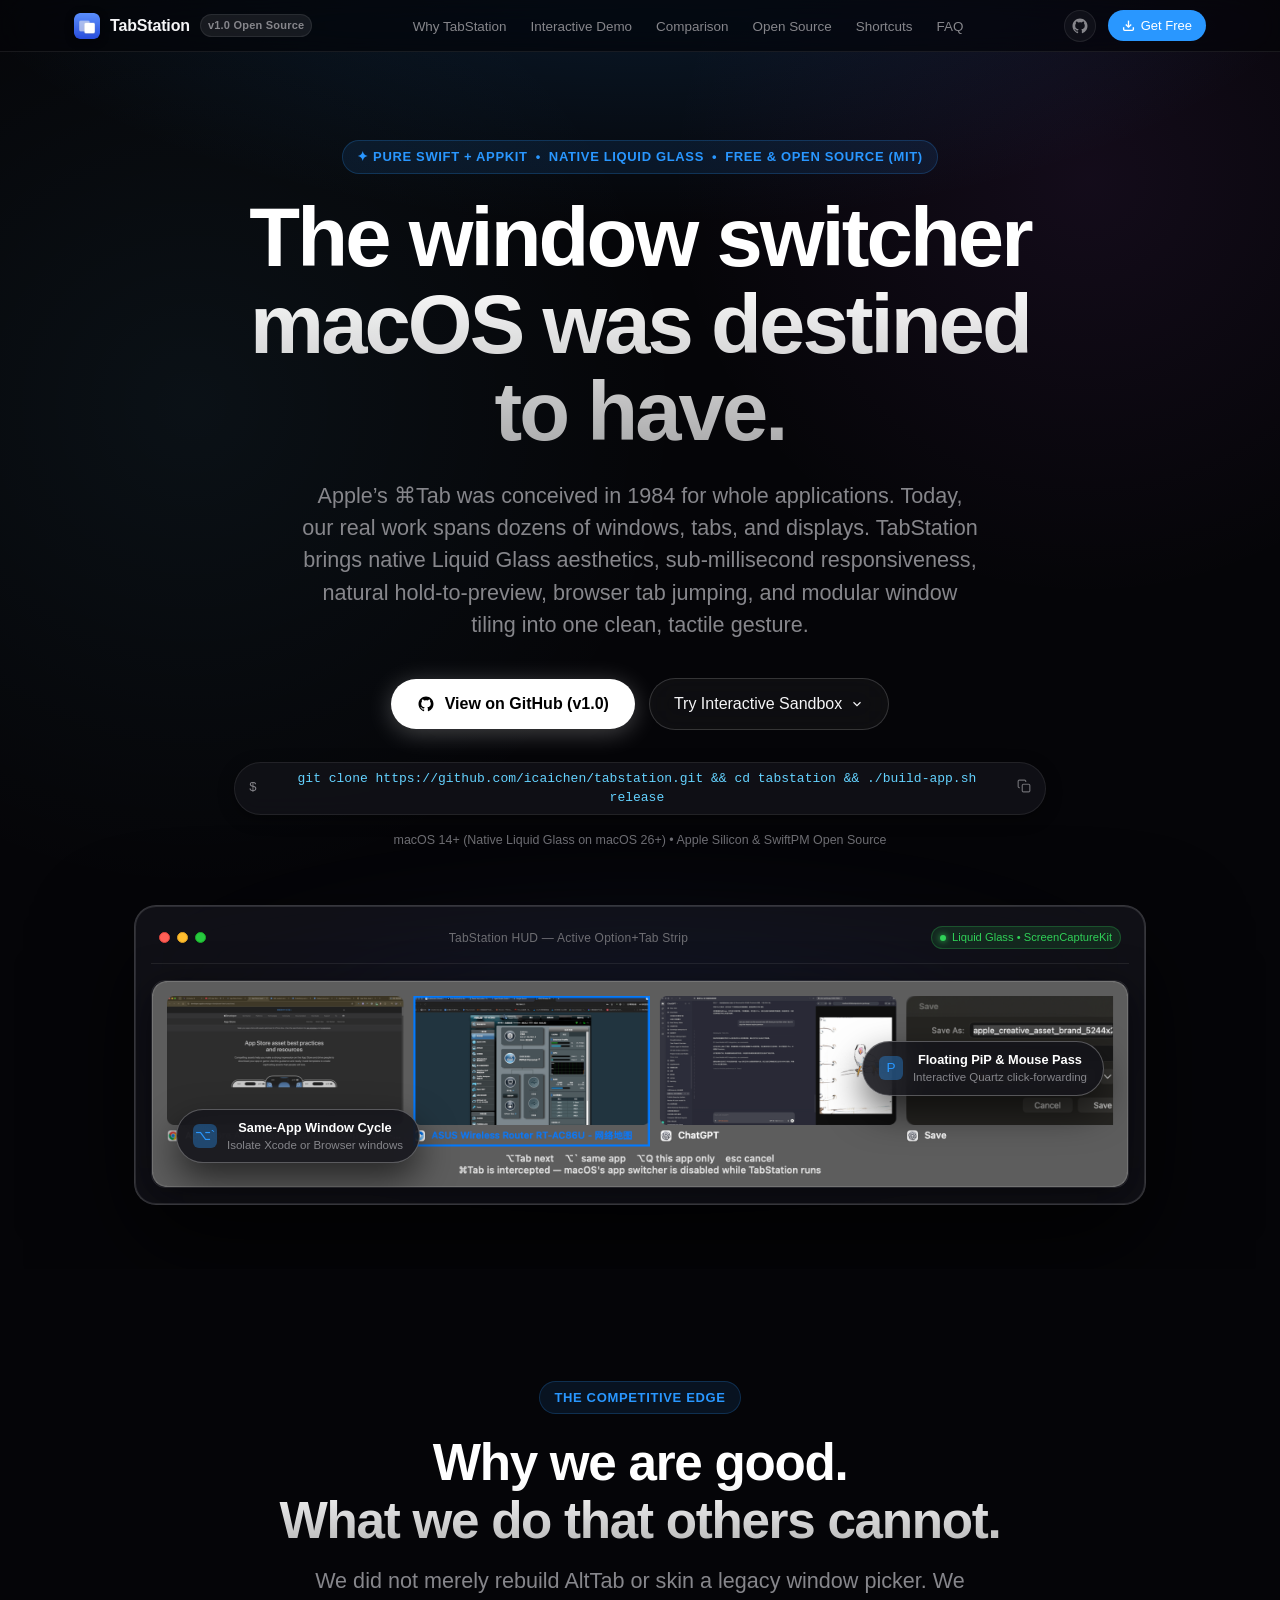
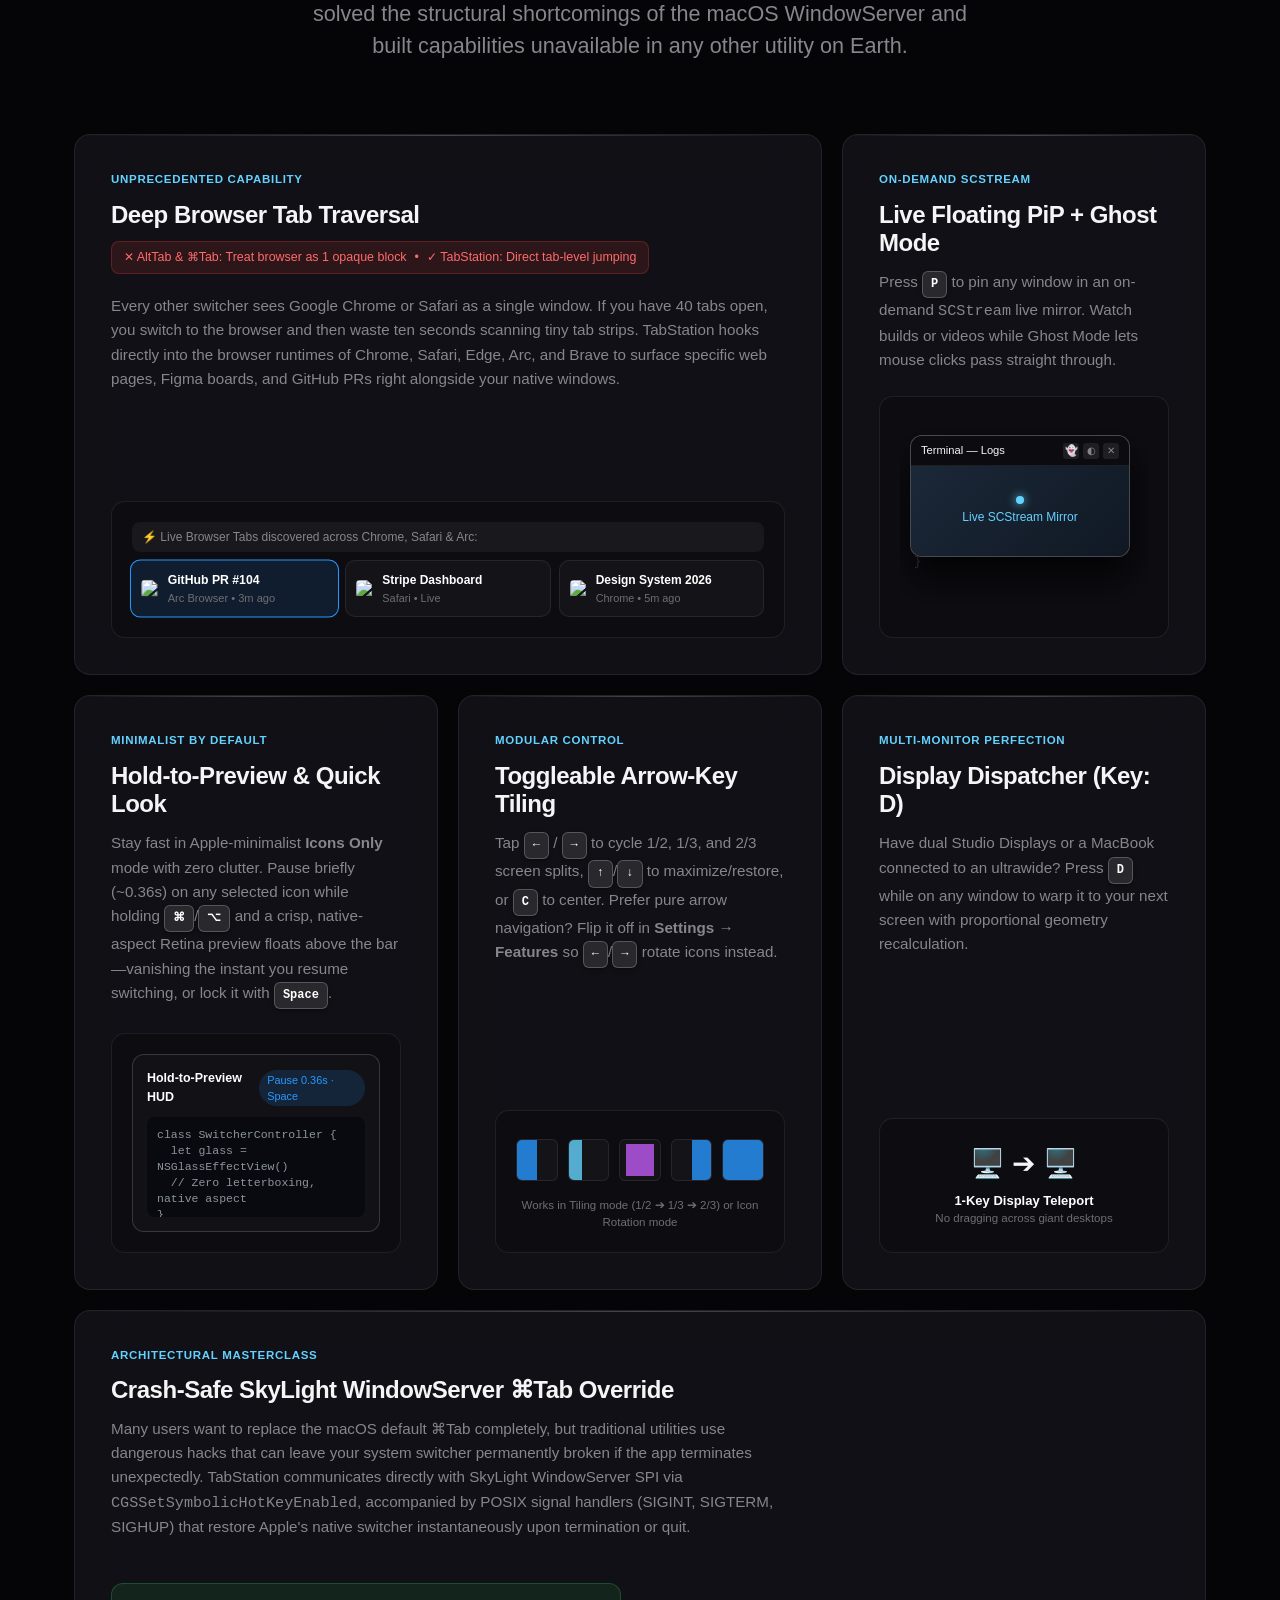
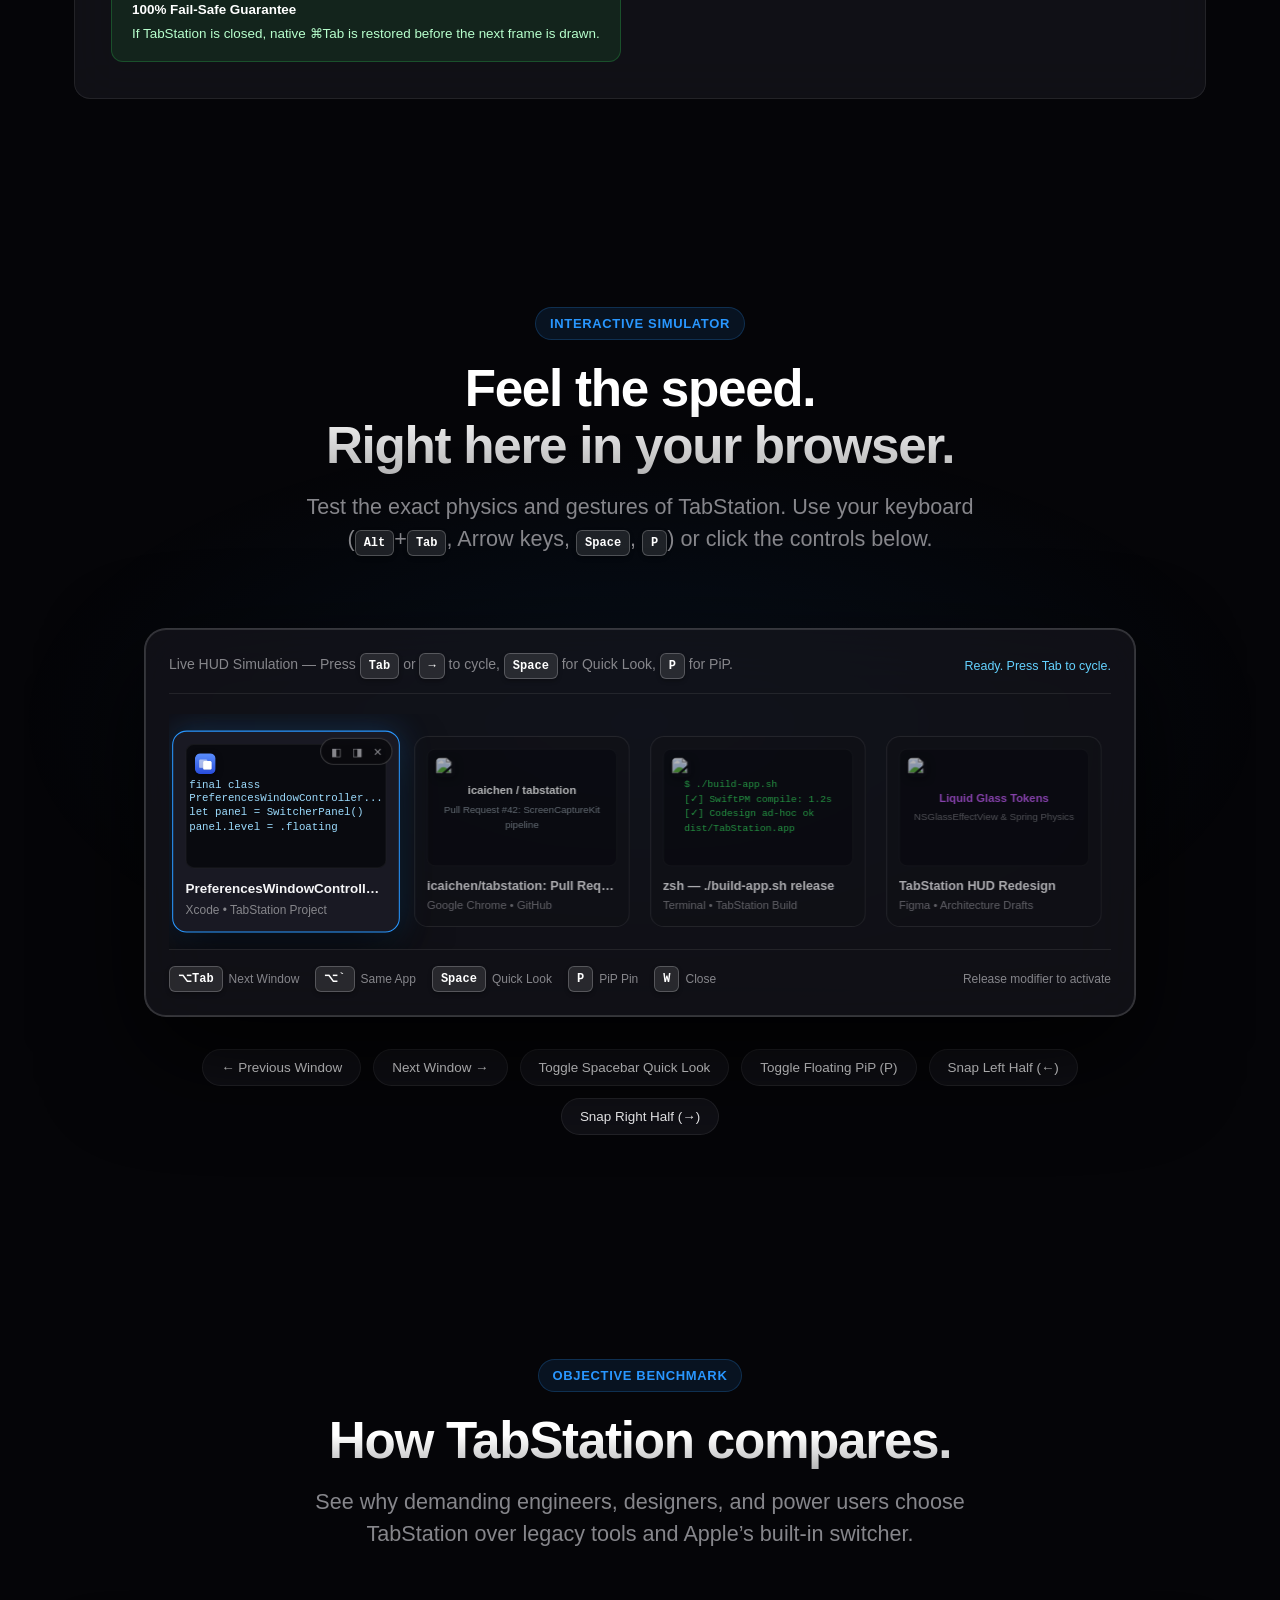
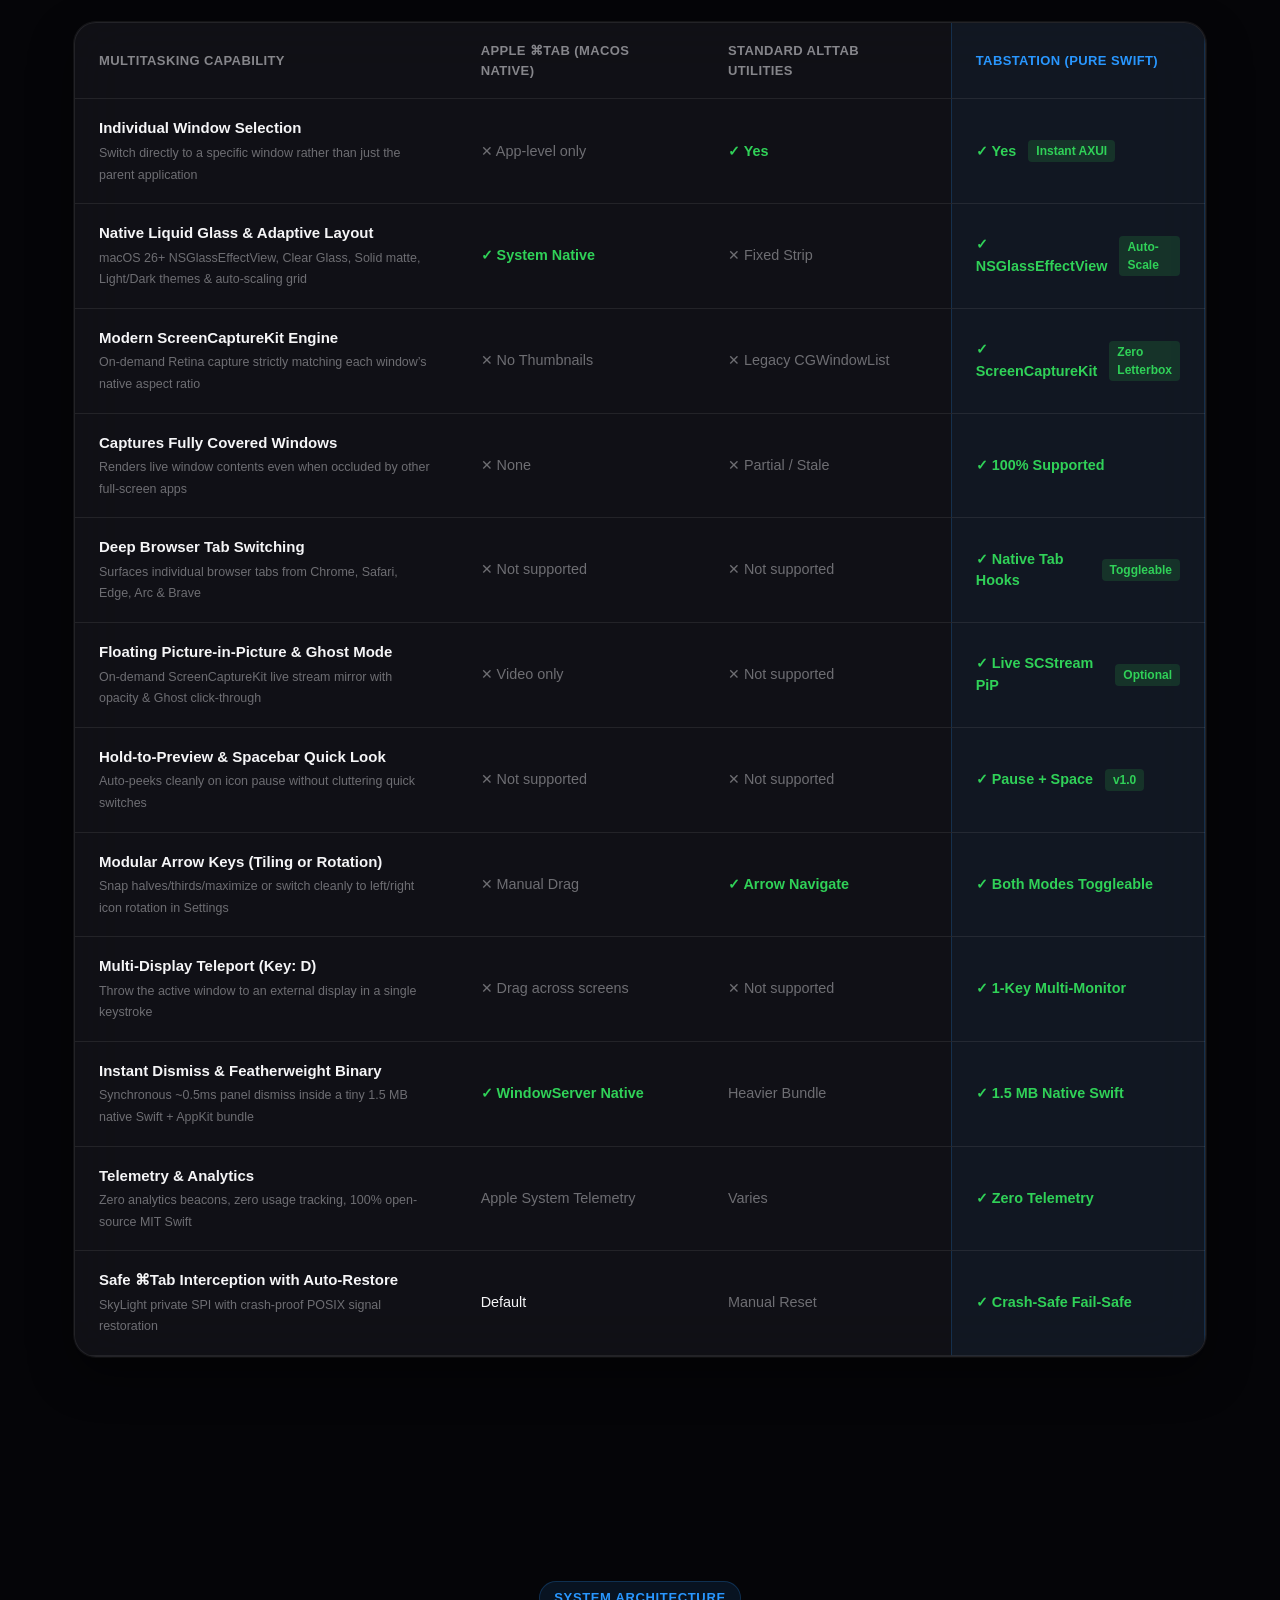
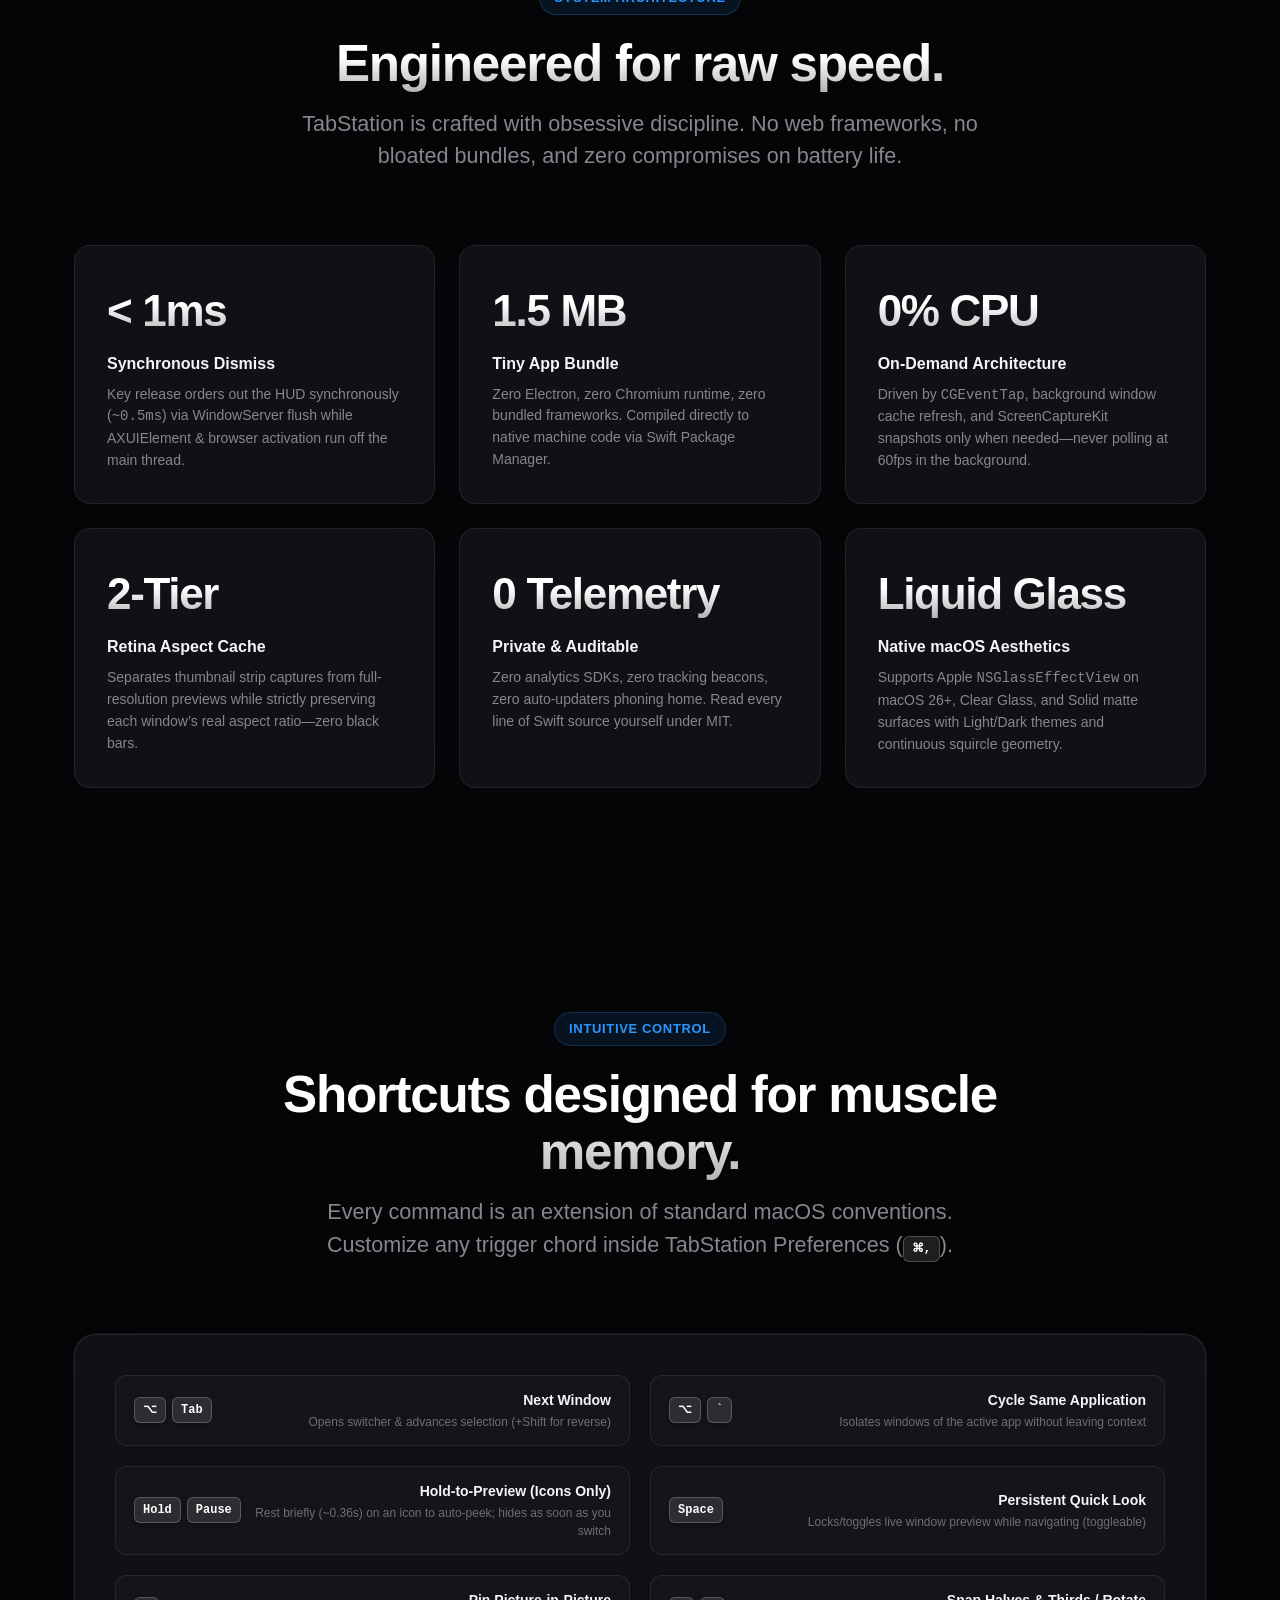
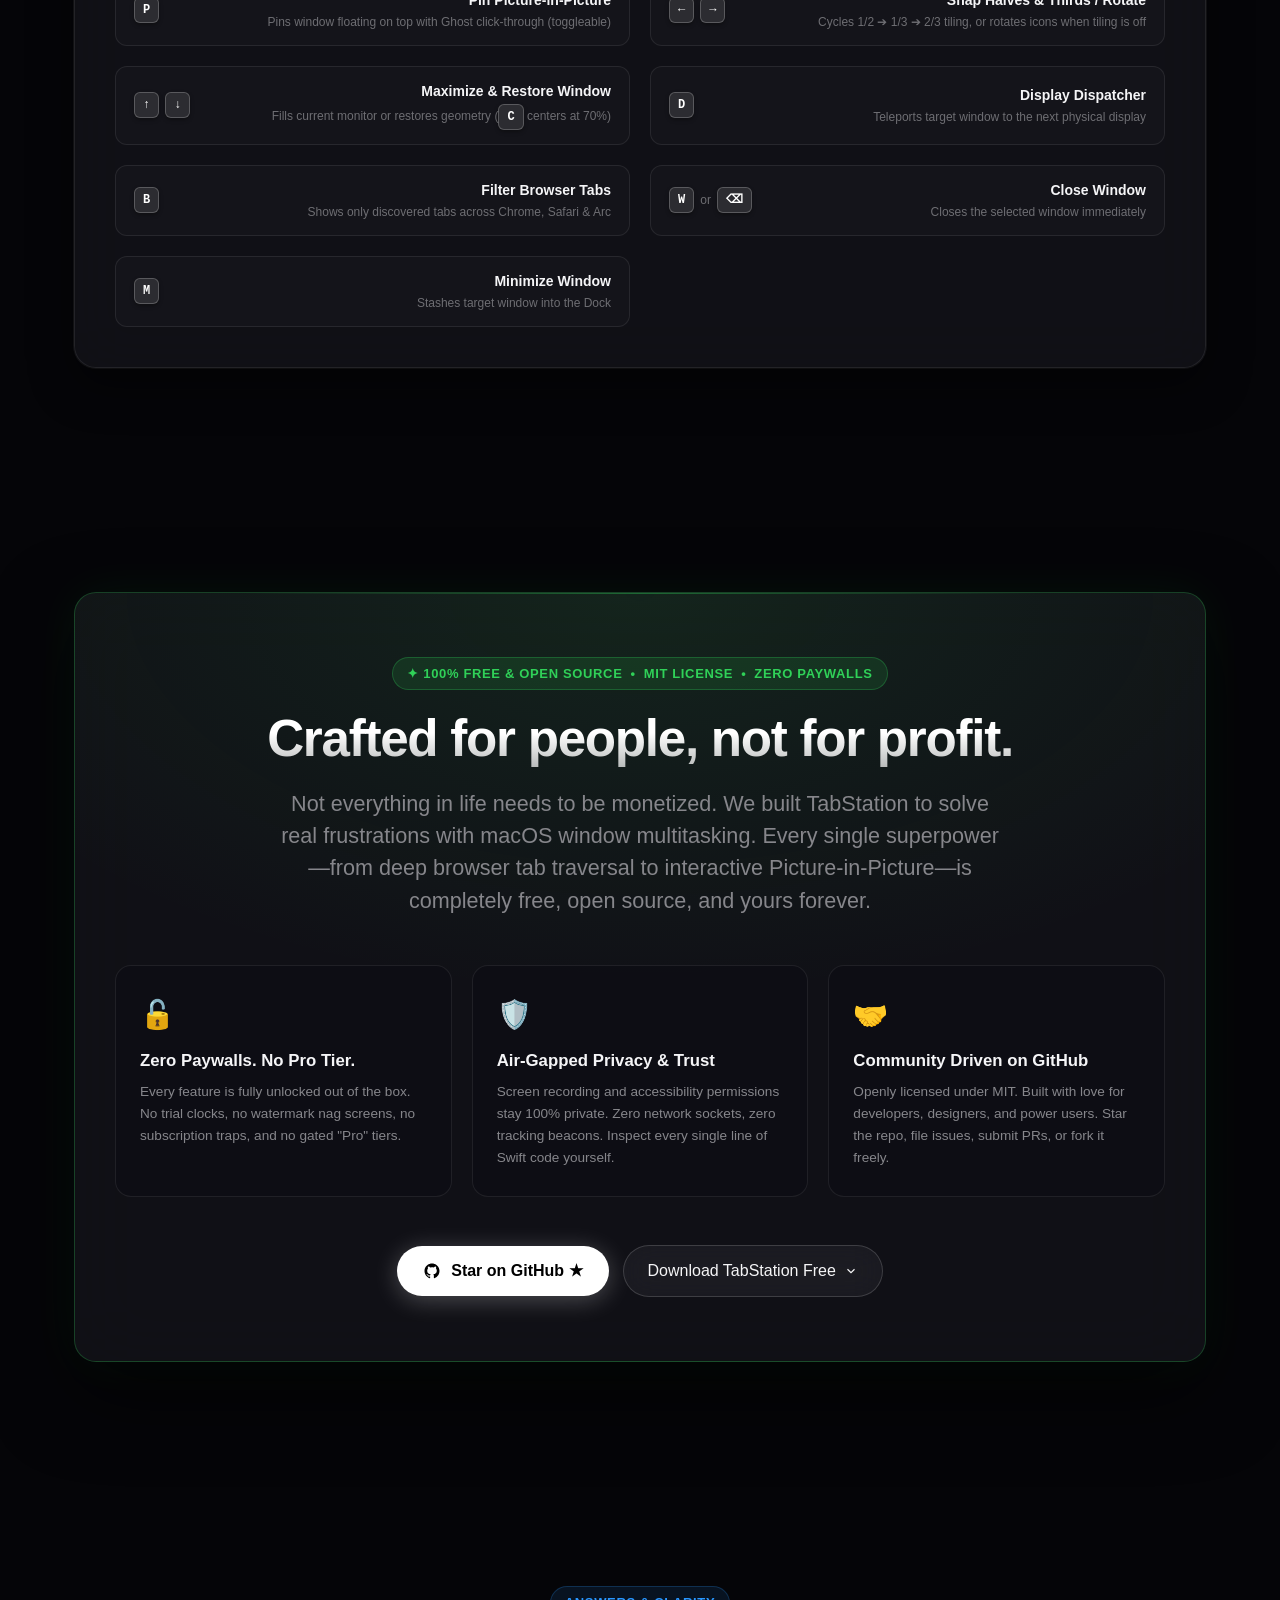
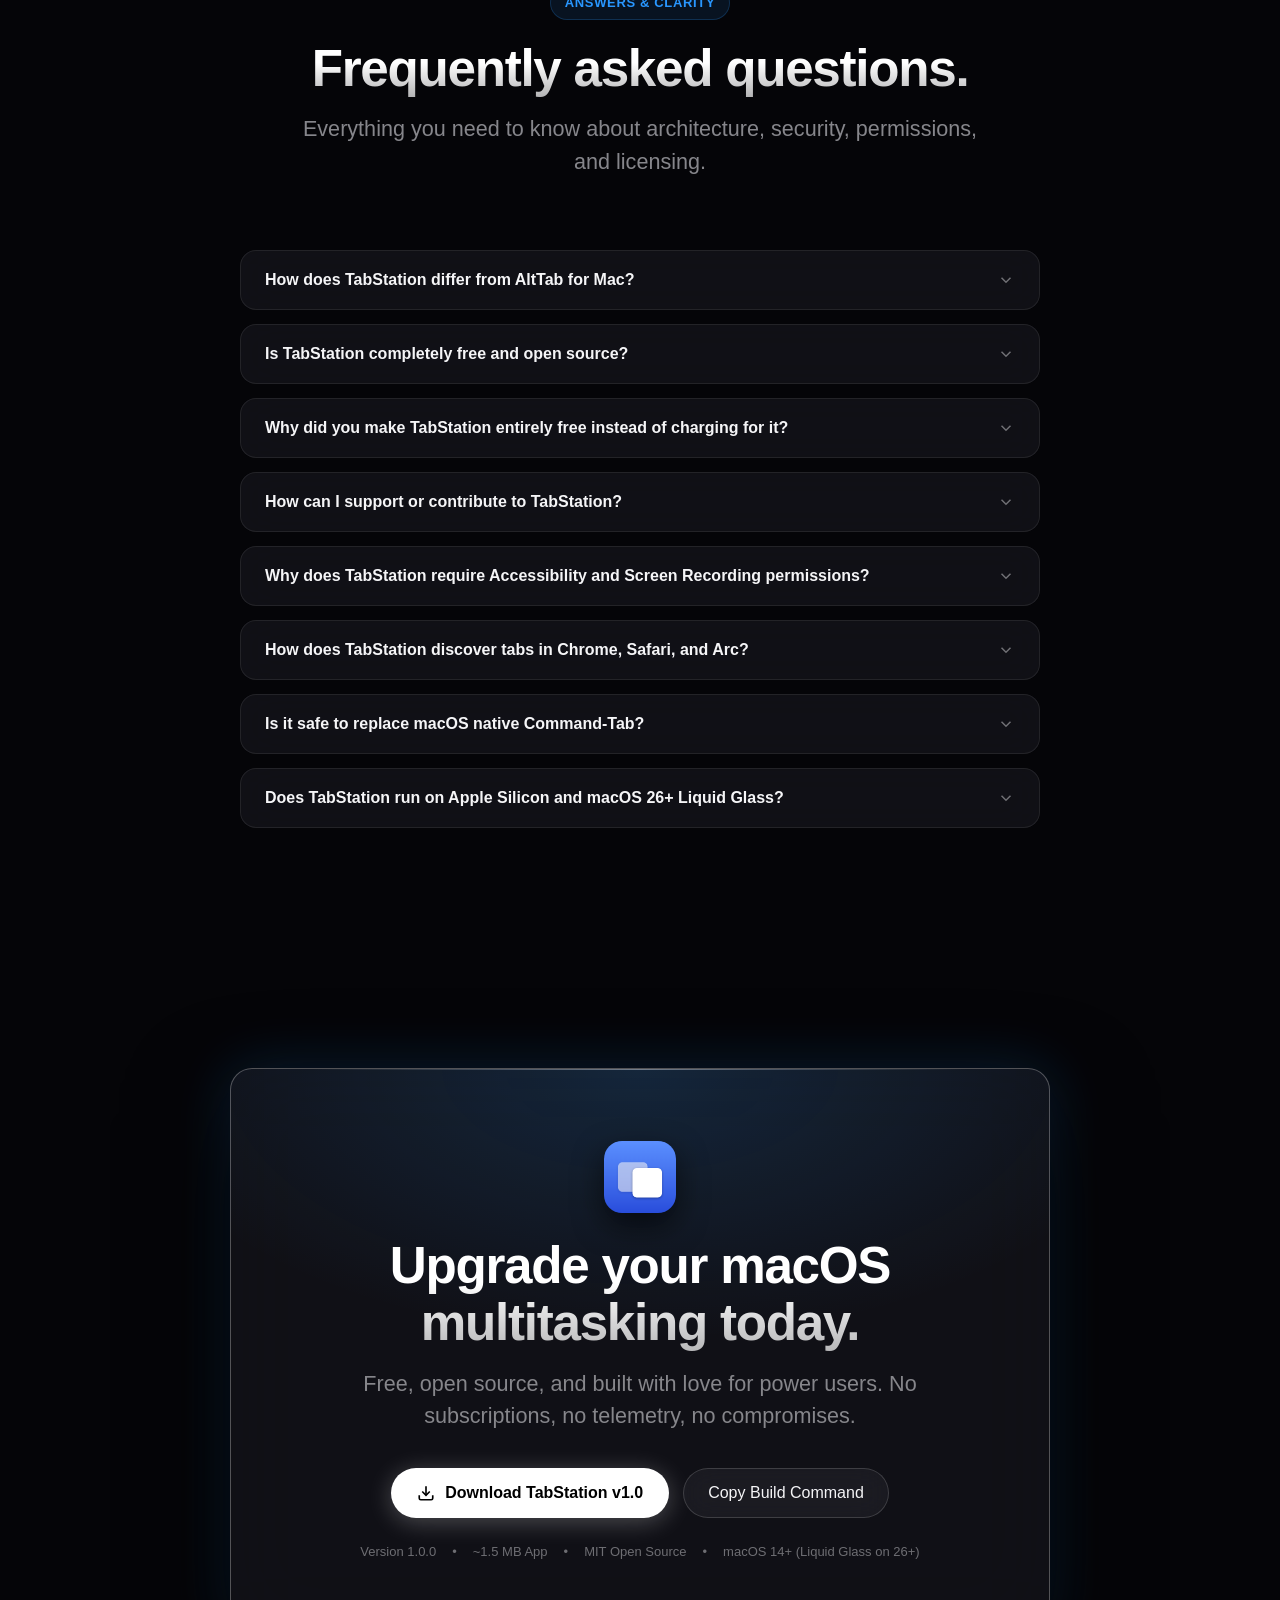
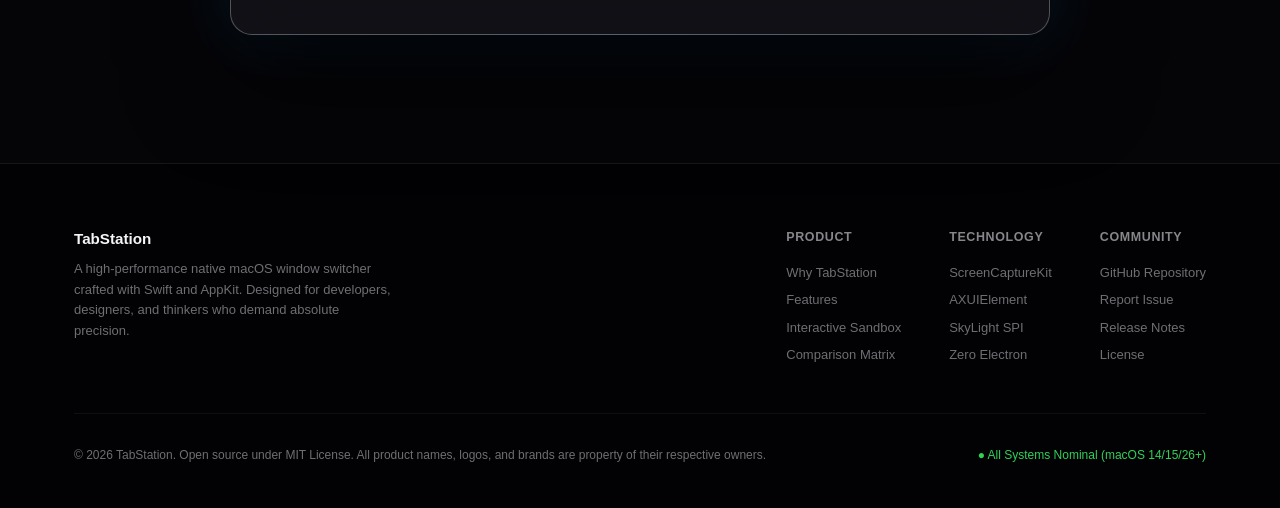
==== commit 63b9c2d9: "feat: v1.0 native Liquid Glass, SCStream live PiP, default ergonomics, and updated website" ====
--- a/website/index.html
+++ b/website/index.html
@@ -3,10 +3,10 @@
 <head>
   <meta charset="UTF-8">
   <meta name="viewport" content="width=device-width, initial-scale=1.0">
-  <title>TabStation — Next-Gen macOS Window Switcher &amp; Workspace Manager</title>
-  <meta name="description" content="TabStation is a high-performance native macOS window switcher built in pure Swift &amp; AppKit. Live ScreenCaptureKit 60fps Retina thumbnails, browser tab switching, interactive Picture-in-Picture, and keyboard window tiling.">
-  <meta name="keywords" content="macOS window switcher, AltTab alternative mac, Command Tab replacement, ScreenCaptureKit, mac window manager, picture in picture mac, switch browser tabs mac, swift appkit macos, native mac switcher">
-  <meta name="author" content="TabStation">
+  <title>TabStation — Native macOS Window Switcher &amp; Workspace Manager</title>
+  <meta name="description" content="TabStation v1.0 is a fast, minimalist native macOS window switcher built in pure Swift &amp; AppKit. Native Liquid Glass, Hold-to-Preview, browser tab jumping, interactive Picture-in-Picture, and modular window tiling.">
+  <meta name="keywords" content="macOS window switcher, AltTab alternative mac, Command Tab replacement, ScreenCaptureKit, Liquid Glass NSGlassEffectView, mac window manager, picture in picture mac, switch browser tabs mac, swift appkit macos">
+  <meta name="author" content="icaichen">
   <meta name="robots" content="index, follow">
   <meta name="theme-color" content="#050508">
   <link rel="canonical" href="https://tabstation.app/">
@@ -16,19 +16,19 @@
   <link rel="apple-touch-icon" href="assets/app-icon.png">
 
   <!-- OpenGraph -->
-  <meta property="og:title" content="TabStation — The Window Switcher macOS Was Destined to Have">
-  <meta property="og:description" content="Pure Swift + AppKit. Live Retina thumbnails, direct browser tab jumping, interactive Picture-in-Picture with mouse forwarding, and keyboard window tiling.">
+  <meta property="og:title" content="TabStation v1.0 — The Window Switcher macOS Was Destined to Have">
+  <meta property="og:description" content="Pure Swift + AppKit. Native Liquid Glass, Hold-to-Preview on pause, browser tab jumping, interactive PiP, and customizable window tiling.">
   <meta property="og:image" content="https://tabstation.app/assets/switcher.png">
   <meta property="og:url" content="https://tabstation.app/">
   <meta property="og:type" content="website">
 
   <!-- Twitter Card -->
   <meta name="twitter:card" content="summary_large_image">
-  <meta name="twitter:title" content="TabStation — Native macOS Window Switcher">
-  <meta name="twitter:description" content="ScreenCaptureKit 60fps live thumbnails, browser tab navigation, interactive floating PiP, and instant window tiling for macOS Sonoma &amp; Sequoia.">
+  <meta name="twitter:title" content="TabStation v1.0 — Native macOS Window Switcher">
+  <meta name="twitter:description" content="Native Liquid Glass, Hold-to-Preview, browser tab navigation, floating PiP, and instant keyboard tiling for macOS.">
   <meta name="twitter:image" content="https://tabstation.app/assets/switcher.png">
 
-  <!-- Schema.org JSON-LD Structured Data for High-Ranking Rich Snippets -->
+  <!-- Schema.org JSON-LD Structured Data -->
   <script type="application/ld+json">
   {
     "@context": "https://schema.org",
@@ -36,6 +36,7 @@
       {
         "@type": "SoftwareApplication",
         "name": "TabStation",
+        "softwareVersion": "1.0.0",
         "operatingSystem": "macOS 14.0 or later",
         "applicationCategory": "ProductivityApplication",
         "offers": [
@@ -47,12 +48,7 @@
             "description": "Entirely free and open source forever under the MIT License with zero locked features, zero paywalls, and zero telemetry."
           }
         ],
-        "aggregateRating": {
-          "@type": "AggregateRating",
-          "ratingValue": "4.95",
-          "ratingCount": "248"
-        },
-        "description": "Native macOS window switcher built with Swift and AppKit. Live ScreenCaptureKit Retina thumbnails, browser tab switching, interactive Picture-in-Picture, and keyboard window tiling. 100% Free & Open Source under MIT."
+        "description": "Native macOS window switcher built with Swift and AppKit. Native Liquid Glass, Hold-to-Preview, browser tab switching, interactive Picture-in-Picture, and toggleable window tiling. 100% Free & Open Source under MIT."
       },
       {
         "@type": "FAQPage",
@@ -62,7 +58,7 @@
             "name": "How does TabStation differ from AltTab for macOS?",
             "acceptedAnswer": {
               "@type": "Answer",
-              "text": "While AltTab is a respected utility, TabStation provides next-generation capabilities that no other switcher offers: deep browser tab traversal across Chrome, Safari, Edge, and Arc; floating interactive Picture-in-Picture with real Quartz mouse click and scroll forwarding; instant Spacebar Quick Look; integrated multi-ratio keyboard window tiling; and a modern ScreenCaptureKit 60fps rendering engine built in pure Swift."
+              "text": "Built from scratch in pure Swift and AppKit, TabStation brings macOS 26+ native Liquid Glass (NSGlassEffectView), natural Hold-to-Preview when pausing on an icon, deep browser tab switching across Chrome, Safari, Edge, Arc, and Brave, floating Picture-in-Picture, and modular keyboard window tiling you can toggle independently."
             }
           },
           {
@@ -70,7 +66,7 @@
             "name": "Is TabStation completely free and open source?",
             "acceptedAnswer": {
               "@type": "Answer",
-              "text": "Yes! TabStation is 100% free and open source under the MIT License. Every superpower—browser tab navigation, interactive Picture-in-Picture, Spacebar Quick Look, and window tiling—is completely unlocked for everyone forever with zero paywalls and zero subscriptions."
+              "text": "Yes! TabStation v1.0 is 100% free and open source under the MIT License. Every feature is unlocked out of the box with zero paywalls and zero subscriptions."
             }
           },
           {
@@ -78,7 +74,7 @@
             "name": "Why does TabStation require Accessibility and Screen Recording permissions?",
             "acceptedAnswer": {
               "@type": "Answer",
-              "text": "Accessibility allows TabStation to intercept your custom trigger modifier via a low-level CGEventTap and accurately raise specific windows using AXUIElement. Screen Recording permission enables macOS ScreenCaptureKit to generate crystal-clear, hardware-accelerated Retina thumbnails of open windows."
+              "text": "Accessibility allows TabStation to observe your custom trigger modifier via CGEventTap and accurately raise specific windows using AXUIElement. Screen Recording enables on-demand ScreenCaptureKit Retina thumbnails and live Hold-to-Preview inspection."
             }
           },
           {
@@ -86,7 +82,7 @@
             "name": "Does TabStation phone home or collect telemetry?",
             "acceptedAnswer": {
               "@type": "Answer",
-              "text": "Zero telemetry. TabStation opens zero network sockets, contains zero third-party analytics libraries, and runs completely offline on your Mac. 100% of your data stays on your machine."
+              "text": "Zero telemetry and zero analytics. TabStation never tracks usage, never phones home, and performs window switching and capture strictly locally on your Mac."
             }
           }
         ]
@@ -107,7 +103,7 @@
       <a href="#" class="nav-brand">
         <img src="assets/app-icon.png" alt="TabStation Logo">
         <span>TabStation</span>
-        <span class="nav-badge">v1.2 Open Source</span>
+        <span class="nav-badge">v1.0 Open Source</span>
       </a>
 
       <nav>
@@ -147,7 +143,7 @@
       <div class="eyebrow">
         <span>✦ Pure Swift + AppKit</span>
         <span>•</span>
-        <span>Zero Electron</span>
+        <span>Native Liquid Glass</span>
         <span>•</span>
         <span>Free &amp; Open Source (MIT)</span>
       </div>
@@ -157,7 +153,7 @@
       </h1>
 
       <p class="subhead">
-        Apple’s ⌘Tab was conceived in 1984 for whole applications. Today, our real work spans dozens of windows, tabs, and displays. TabStation brings live Retina thumbnails, direct browser tab jumping, hold-to-preview, and keyboard tiling into one seamless, tactile breath.
+        Apple’s ⌘Tab was conceived in 1984 for whole applications. Today, our real work spans dozens of windows, tabs, and displays. TabStation brings native Liquid Glass aesthetics, sub-millisecond responsiveness, natural hold-to-preview, browser tab jumping, and modular window tiling into one clean, tactile gesture.
       </p>
 
       <div class="hero-cta-group">
@@ -165,7 +161,7 @@
           <svg width="18" height="18" viewBox="0 0 24 24" fill="currentColor">
             <path fill-rule="evenodd" clip-rule="evenodd" d="M12 2C6.477 2 2 6.484 2 12.017c0 4.425 2.865 8.18 6.839 9.504.5.092.682-.217.682-.483 0-.237-.008-.868-.013-1.703-2.782.605-3.369-1.343-3.369-1.343-.454-1.158-1.11-1.466-1.11-1.466-.908-.62.069-.608.069-.608 1.003.07 1.53 1.032 1.53 1.032.892 1.53 2.341 1.088 2.91.832.092-.647.35-1.088.636-1.338-2.22-.253-4.555-1.113-4.555-4.951 0-1.093.39-1.988 1.029-2.688-.103-.253-.446-1.272.098-2.65 0 0 .84-.27 2.75 1.026A9.564 9.564 0 0112 6.844c.85.004 1.705.115 2.504.337 1.909-1.296 2.747-1.027 2.747-1.027.546 1.379.202 2.398.1 2.651.64.7 1.028 1.595 1.028 2.688 0 3.848-2.339 4.695-4.566 4.943.359.309.678.92.678 1.855 0 1.338-.012 2.419-.012 2.747 0 .268.18.58.688.482A10.019 10.019 0 0022 12.017C22 6.484 17.522 2 12 2z"/>
           </svg>
-          <span>View on GitHub (Open Source)</span>
+          <span>View on GitHub (v1.0)</span>
         </a>
 
         <a href="#interactive-sandbox" class="btn-secondary">
@@ -179,8 +175,8 @@
       <div>
         <div class="hero-terminal-pill">
           <span>$</span>
-          <span class="terminal-cmd">git clone https://github.com/icaichen/tabstation.git &amp;&amp; cd tabstation &amp;&amp; ./build-app.sh</span>
-          <button class="copy-btn" data-copy="git clone https://github.com/icaichen/tabstation.git &amp;&amp; cd tabstation &amp;&amp; ./build-app.sh" title="Copy command">
+          <span class="terminal-cmd">git clone https://github.com/icaichen/tabstation.git &amp;&amp; cd tabstation &amp;&amp; ./build-app.sh release</span>
+          <button class="copy-btn" data-copy="git clone https://github.com/icaichen/tabstation.git &amp;&amp; cd tabstation &amp;&amp; ./build-app.sh release" title="Copy command">
             <svg width="14" height="14" viewBox="0 0 24 24" fill="none" stroke="currentColor" stroke-width="2">
               <rect x="9" y="9" width="13" height="13" rx="2" ry="2"></rect>
               <path d="M5 15H4a2 2 0 0 1-2-2V4a2 2 0 0 1 2-2h9a2 2 0 0 1 2 2v1"></path>
@@ -190,9 +186,9 @@
       </div>
 
       <div class="hero-subspecs">
-        <span>macOS 14.0 Sonoma &amp; 15.0+ Sequoia</span>
+        <span>macOS 14+ (Native Liquid Glass on macOS 26+)</span>
         <span>•</span>
-        <span>Universal Binary (Apple Silicon M-Series &amp; Intel)</span>
+        <span>Apple Silicon &amp; SwiftPM Open Source</span>
       </div>
     </div>
 
@@ -210,7 +206,7 @@
           <div class="stage-title">TabStation HUD — Active Option+Tab Strip</div>
           <div class="stage-status-badge">
             <span class="stage-status-dot"></span>
-            <span>ScreenCaptureKit 60fps</span>
+            <span>Liquid Glass • ScreenCaptureKit</span>
           </div>
         </div>
 
@@ -304,13 +300,13 @@
           </div>
         </div>
 
-        <!-- Card 2: Interactive PiP with Event Forwarding (Span 4) -->
+        <!-- Card 2: Live SCStream PiP + Ghost Mode (Span 4) -->
         <div class="bento-card bento-span-4">
           <div>
-            <div class="bento-tag">World First</div>
-            <h3 class="bento-title">Floating PiP + Quartz Event Forwarding</h3>
+            <div class="bento-tag">On-Demand SCStream</div>
+            <h3 class="bento-title">Live Floating PiP + Ghost Mode</h3>
             <p class="bento-desc">
-              Press <span class="key-badge">P</span> to float any window on top. Not just a static preview: our custom Quartz event tap forwards real clicks and scroll events straight to the background app!
+              Press <span class="key-badge">P</span> to pin any window in an on-demand <code>SCStream</code> live mirror. Watch builds or videos while Ghost Mode lets mouse clicks pass straight through.
             </p>
           </div>
 
@@ -335,46 +331,46 @@
                 </div>
                 <div class="pip-hud-preview">
                   <div class="pip-ripple-indicator"></div>
-                  <span>Click-Forwarding Active</span>
+                  <span>Live SCStream Mirror</span>
                 </div>
               </div>
             </div>
           </div>
         </div>
 
-        <!-- Card 3: Spacebar Quick Look (Span 4) -->
+        <!-- Card 3: Natural Hold-to-Preview & Quick Look (Span 4) -->
         <div class="bento-card bento-span-4">
           <div>
-            <div class="bento-tag">Instant Clarity</div>
-            <h3 class="bento-title">Spacebar Quick Look</h3>
+            <div class="bento-tag">Minimalist by Default</div>
+            <h3 class="bento-title">Hold-to-Preview &amp; Quick Look</h3>
             <p class="bento-desc">
-              Why squint at small thumbnails? Tap <span class="key-badge">Space</span> at any moment during switching. An enlarged, crystal-clear HUD panel appears instantly without committing focus.
+              Stay fast in Apple-minimalist <strong>Icons Only</strong> mode with zero clutter. Pause briefly (~0.36s) on any selected icon while holding <span class="key-badge">⌘</span>/<span class="key-badge">⌥</span> and a crisp, native-aspect Retina preview floats above the bar—vanishing the instant you resume switching, or lock it with <span class="key-badge">Space</span>.
             </p>
           </div>
 
           <div class="bento-visual">
             <div class="quicklook-preview-box">
               <div class="quicklook-header">
-                <strong style="color: #fff;">Quick Look HUD</strong>
-                <span class="quicklook-badge">Spacebar</span>
+                <strong style="color: #fff;">Hold-to-Preview HUD</strong>
+                <span class="quicklook-badge">Pause 0.36s · Space</span>
               </div>
               <div class="quicklook-body">
-                class SwitcherController: NSViewController {<br>
-                &nbsp;&nbsp;let panel = SwitcherPanel()<br>
-                &nbsp;&nbsp;var isVisible: Bool = true<br>
+                class SwitcherController {<br>
+                &nbsp;&nbsp;let glass = NSGlassEffectView()<br>
+                &nbsp;&nbsp;// Zero letterboxing, native aspect<br>
                 }
               </div>
             </div>
           </div>
         </div>
 
-        <!-- Card 4: Built-in Keyboard Window Tiling (Span 4) -->
+        <!-- Card 4: Modular Window Tiling (Span 4) -->
         <div class="bento-card bento-span-4">
           <div>
-            <div class="bento-tag">Zero Additional Utilities</div>
-            <h3 class="bento-title">Zero-Friction Grid Tiling</h3>
+            <div class="bento-tag">Modular Control</div>
+            <h3 class="bento-title">Toggleable Arrow-Key Tiling</h3>
             <p class="bento-desc">
-              Stop reaching for Rectangle, Magnet, or Raycast just to arrange windows. Tap <span class="key-badge">←</span> or <span class="key-badge">→</span> to snap halves. Tap again to cycle 1/3 and 2/3 ratios.
+              Tap <span class="key-badge">←</span> / <span class="key-badge">→</span> to cycle 1/2, 1/3, and 2/3 screen splits, <span class="key-badge">↑</span>/<span class="key-badge">↓</span> to maximize/restore, or <span class="key-badge">C</span> to center. Prefer pure arrow navigation? Flip it off in <strong>Settings → Features</strong> so <span class="key-badge">←</span>/<span class="key-badge">→</span> rotate icons instead.
             </p>
           </div>
 
@@ -387,7 +383,7 @@
               <div class="snap-tile-box maximize" title="Maximize"><div class="pane-fill"></div></div>
             </div>
             <div style="text-align: center; font-size: 0.72rem; color: var(--text-tertiary); margin-top: 8px;">
-              Consecutive arrow taps automatically cycle 1/2 ➔ 1/3 ➔ 2/3
+              Works in Tiling mode (1/2 ➔ 1/3 ➔ 2/3) or Icon Rotation mode
             </div>
           </div>
         </div>
@@ -534,8 +530,8 @@
             <div class="card-thumbnail-preview">
               <img src="https://cdn.simpleicons.org/figma/f24e1e" class="card-app-icon-badge" alt="Figma">
               <div style="text-align: center; padding: 8px;">
-                <div style="font-size: 0.72rem; font-weight: 600; color: #bf5af2;">macOS 15 Design Tokens</div>
-                <div style="font-size: 0.62rem; color: var(--text-tertiary); margin-top: 4px;">Specular Borders &amp; Spring Physics</div>
+                <div style="font-size: 0.72rem; font-weight: 600; color: #bf5af2;">Liquid Glass Tokens</div>
+                <div style="font-size: 0.62rem; color: var(--text-tertiary); margin-top: 4px;">NSGlassEffectView &amp; Spring Physics</div>
               </div>
             </div>
             <div class="card-meta-row">
@@ -583,9 +579,9 @@
             </div>
           </div>
           <div style="padding: 16px; text-align: center; background: #0c0d12;">
-            <div style="font-size: 0.72rem; color: var(--accent-cyan); margin-bottom: 4px;">● Universal Event Forwarding</div>
+            <div style="font-size: 0.72rem; color: var(--accent-cyan); margin-bottom: 4px;">● Floating Window Mirror</div>
             <div id="pip-app" style="font-size: 0.8125rem; font-weight: 600; color: #fff;">Xcode Live Mirror</div>
-            <div style="font-size: 0.68rem; color: var(--text-tertiary); margin-top: 6px;">Mouse clicks &amp; scrolls pass directly through</div>
+            <div style="font-size: 0.68rem; color: var(--text-tertiary); margin-top: 6px;">Toggle Ghost Mode for click-through opacity</div>
           </div>
         </div>
       </div>
@@ -652,22 +648,32 @@
 
             <tr>
               <td class="feature-title-cell">
+                <strong>Native Liquid Glass &amp; Adaptive Layout</strong>
+                <span>macOS 26+ NSGlassEffectView, Clear Glass, Solid matte, Light/Dark themes &amp; auto-scaling grid</span>
+              </td>
+              <td><span class="check-icon">✓ System Native</span></td>
+              <td><span class="cross-icon">✕ Fixed Strip</span></td>
+              <td class="col-highlight"><span class="check-icon">✓ NSGlassEffectView <span class="tag-highlight">Auto-Scale</span></span></td>
+            </tr>
+
+            <tr>
+              <td class="feature-title-cell">
                 <strong>Modern ScreenCaptureKit Engine</strong>
-                <span>Hardware-accelerated 60fps capture without deprecated CoreGraphics APIs</span>
+                <span>On-demand Retina capture strictly matching each window’s native aspect ratio</span>
               </td>
               <td><span class="cross-icon">✕ No Thumbnails</span></td>
               <td><span class="cross-icon">✕ Legacy CGWindowList</span></td>
-              <td class="col-highlight"><span class="check-icon">✓ ScreenCaptureKit <span class="tag-highlight">Retina 2x</span></span></td>
+              <td class="col-highlight"><span class="check-icon">✓ ScreenCaptureKit <span class="tag-highlight">Zero Letterbox</span></span></td>
             </tr>
 
             <tr>
               <td class="feature-title-cell">
                 <strong>Captures Fully Covered Windows</strong>
-                <span>Renders live window contents even when 100% occluded by other full-screen apps</span>
+                <span>Renders live window contents even when occluded by other full-screen apps</span>
               </td>
               <td><span class="cross-icon">✕ None</span></td>
               <td><span class="cross-icon">✕ Partial / Stale</span></td>
-              <td class="col-highlight"><span class="check-icon">✓ 100% Guaranteed</span></td>
+              <td class="col-highlight"><span class="check-icon">✓ 100% Supported</span></td>
             </tr>
 
             <tr>
@@ -677,37 +683,37 @@
               </td>
               <td><span class="cross-icon">✕ Not supported</span></td>
               <td><span class="cross-icon">✕ Not supported</span></td>
-              <td class="col-highlight"><span class="check-icon">✓ Native Tab Hooks <span class="tag-highlight">Exclusive</span></span></td>
+              <td class="col-highlight"><span class="check-icon">✓ Native Tab Hooks <span class="tag-highlight">Toggleable</span></span></td>
             </tr>
 
             <tr>
               <td class="feature-title-cell">
-                <strong>Floating Picture-in-Picture &amp; Mouse Pass</strong>
-                <span>Pin any window floating on top with interactive Quartz click &amp; scroll forwarding</span>
+                <strong>Floating Picture-in-Picture &amp; Ghost Mode</strong>
+                <span>On-demand ScreenCaptureKit live stream mirror with opacity &amp; Ghost click-through</span>
               </td>
               <td><span class="cross-icon">✕ Video only</span></td>
               <td><span class="cross-icon">✕ Not supported</span></td>
-              <td class="col-highlight"><span class="check-icon">✓ PiP + Ghost Mode <span class="tag-highlight">Exclusive</span></span></td>
+              <td class="col-highlight"><span class="check-icon">✓ Live SCStream PiP <span class="tag-highlight">Optional</span></span></td>
             </tr>
 
             <tr>
               <td class="feature-title-cell">
-                <strong>Spacebar Quick Look Enlargement</strong>
-                <span>Instant high-res HUD inspection of documents, terminals, and code without switching</span>
+                <strong>Hold-to-Preview &amp; Spacebar Quick Look</strong>
+                <span>Auto-peeks cleanly on icon pause without cluttering quick switches</span>
               </td>
               <td><span class="cross-icon">✕ Not supported</span></td>
               <td><span class="cross-icon">✕ Not supported</span></td>
-              <td class="col-highlight"><span class="check-icon">✓ Spacebar Quick Look</span></td>
+              <td class="col-highlight"><span class="check-icon">✓ Pause + Space <span class="tag-highlight">v1.0</span></span></td>
             </tr>
 
             <tr>
               <td class="feature-title-cell">
-                <strong>Integrated Window Grid Snapping</strong>
-                <span>Tiling halves, thirds, quarters, and center without needing Rectangle or Magnet</span>
+                <strong>Modular Arrow Keys (Tiling or Rotation)</strong>
+                <span>Snap halves/thirds/maximize or switch cleanly to left/right icon rotation in Settings</span>
               </td>
               <td><span class="cross-icon">✕ Manual Drag</span></td>
-              <td><span class="cross-icon">✕ Not supported</span></td>
-              <td class="col-highlight"><span class="check-icon">✓ Arrow Cycle 1/2→1/3→2/3</span></td>
+              <td><span class="check-icon">✓ Arrow Navigate</span></td>
+              <td class="col-highlight"><span class="check-icon">✓ Both Modes Toggleable</span></td>
             </tr>
 
             <tr>
@@ -722,22 +728,22 @@
 
             <tr>
               <td class="feature-title-cell">
-                <strong>Zero Electron Bloat &amp; Memory Footprint</strong>
-                <span>Pure AppKit binary with negligible RAM and 0% CPU consumption</span>
+                <strong>Instant Dismiss &amp; Featherweight Binary</strong>
+                <span>Synchronous ~0.5ms panel dismiss inside a tiny 1.5 MB native Swift + AppKit bundle</span>
               </td>
-              <td><span class="check-icon">✓ ~15MB (WindowServer)</span></td>
-              <td><span class="cross-icon">~120MB - 300MB</span></td>
-              <td class="col-highlight"><span class="check-icon">✓ ~28MB Swift Native</span></td>
+              <td><span class="check-icon">✓ WindowServer Native</span></td>
+              <td><span class="cross-icon">Heavier Bundle</span></td>
+              <td class="col-highlight"><span class="check-icon">✓ 1.5 MB Native Swift</span></td>
             </tr>
 
             <tr>
               <td class="feature-title-cell">
-                <strong>Telemetry &amp; Network Requests</strong>
-                <span>100% offline security, zero analytics beacons, zero crash reporting sockets</span>
+                <strong>Telemetry &amp; Analytics</strong>
+                <span>Zero analytics beacons, zero usage tracking, 100% open-source MIT Swift</span>
               </td>
               <td><span class="cross-icon">Apple System Telemetry</span></td>
               <td><span class="cross-icon">Varies</span></td>
-              <td class="col-highlight"><span class="check-icon">✓ 0 Sockets • 100% Private</span></td>
+              <td class="col-highlight"><span class="check-icon">✓ Zero Telemetry</span></td>
             </tr>
 
             <tr>
@@ -772,50 +778,50 @@
 
       <div class="specs-grid">
         <div class="spec-card">
-          <div class="spec-stat">0.04s</div>
-          <div class="spec-label">Instant Cold Start</div>
+          <div class="spec-stat">&lt; 1ms</div>
+          <div class="spec-label">Synchronous Dismiss</div>
           <p class="spec-desc">
-            Compiled directly to machine code via SwiftPM. TabStation loads its entire window hierarchy and starts listening for chords in milliseconds.
+            Key release orders out the HUD synchronously (<code>~0.5ms</code>) via WindowServer flush while AXUIElement &amp; browser activation run off the main thread.
           </p>
         </div>
 
         <div class="spec-card">
-          <div class="spec-stat">28 MB</div>
-          <div class="spec-label">Featherweight Memory</div>
+          <div class="spec-stat">1.5 MB</div>
+          <div class="spec-label">Tiny App Bundle</div>
           <p class="spec-desc">
-            While Electron-based tools consume 400MB+ just to sit idle, TabStation runs on a modest ~28MB footprint, preserving your memory for Xcode and Docker.
+            Zero Electron, zero Chromium runtime, zero bundled frameworks. Compiled directly to native machine code via Swift Package Manager.
           </p>
         </div>
 
         <div class="spec-card">
           <div class="spec-stat">0% CPU</div>
-          <div class="spec-label">Zero Idle Drain</div>
+          <div class="spec-label">On-Demand Architecture</div>
           <p class="spec-desc">
-            Event-driven architecture based on <code>CGEventTap</code> and ScreenCaptureKit actors. While you work, TabStation sleeps completely, causing zero battery drain.
+            Driven by <code>CGEventTap</code>, background window cache refresh, and ScreenCaptureKit snapshots only when needed—never polling at 60fps in the background.
           </p>
         </div>
 
         <div class="spec-card">
-          <div class="spec-stat">4x</div>
-          <div class="spec-label">Concurrent Capture</div>
+          <div class="spec-stat">2-Tier</div>
+          <div class="spec-label">Retina Aspect Cache</div>
           <p class="spec-desc">
-            Thumbnails render up to 4 windows concurrently using Apple Silicon Metal pipelines, sized to the exact on-screen cell at 2x Retina resolution.
+            Separates thumbnail strip captures from full-resolution previews while strictly preserving each window’s real aspect ratio—zero black bars.
           </p>
         </div>
 
         <div class="spec-card">
-          <div class="spec-stat">0 Sockets</div>
-          <div class="spec-label">Air-Gapped Privacy</div>
+          <div class="spec-stat">0 Telemetry</div>
+          <div class="spec-label">Private &amp; Auditable</div>
           <p class="spec-desc">
-            TabStation contains no network libraries, no analytics SDKs, and no automatic updaters phoning home. What happens on your Mac stays on your Mac.
+            Zero analytics SDKs, zero tracking beacons, zero auto-updaters phoning home. Read every line of Swift source yourself under MIT.
           </p>
         </div>
 
         <div class="spec-card">
-          <div class="spec-stat">100%</div>
-          <div class="spec-label">Apple HIG Compliant</div>
+          <div class="spec-stat">Liquid Glass</div>
+          <div class="spec-label">Native macOS Aesthetics</div>
           <p class="spec-desc">
-            Conforms strictly to Apple Human Interface Guidelines: vibrant HUD materials, 22pt rounded corners, specular edge rims, and native spring physics.
+            Supports Apple <code>NSGlassEffectView</code> on macOS 26+, Clear Glass, and Solid matte surfaces with Light/Dark themes and continuous squircle geometry.
           </p>
         </div>
       </div>
@@ -864,11 +870,22 @@
 
           <div class="shortcut-item-row">
             <div class="shortcut-keys">
+              <span class="key-badge">Hold</span>
+              <span class="key-badge">Pause</span>
+            </div>
+            <div class="shortcut-info">
+              <div class="shortcut-name">Hold-to-Preview (Icons Only)</div>
+              <div class="shortcut-sub">Rest briefly (~0.36s) on an icon to auto-peek; hides as soon as you switch</div>
+            </div>
+          </div>
+
+          <div class="shortcut-item-row">
+            <div class="shortcut-keys">
               <span class="key-badge">Space</span>
             </div>
             <div class="shortcut-info">
-              <div class="shortcut-name">Quick Look Enlargement</div>
-              <div class="shortcut-sub">Displays full-resolution preview HUD of selected window</div>
+              <div class="shortcut-name">Persistent Quick Look</div>
+              <div class="shortcut-sub">Locks/toggles live window preview while navigating (toggleable)</div>
             </div>
           </div>
 
@@ -878,7 +895,7 @@
             </div>
             <div class="shortcut-info">
               <div class="shortcut-name">Pin Picture-in-Picture</div>
-              <div class="shortcut-sub">Pins window floating on top with click &amp; scroll pass</div>
+              <div class="shortcut-sub">Pins window floating on top with Ghost click-through (toggleable)</div>
             </div>
           </div>
 
@@ -888,8 +905,8 @@
               <span class="key-badge">→</span>
             </div>
             <div class="shortcut-info">
-              <div class="shortcut-name">Cycle Split Halves &amp; Thirds</div>
-              <div class="shortcut-sub">Repeated taps cycle 1/2 ➔ 1/3 ➔ 2/3 window tiling</div>
+              <div class="shortcut-name">Snap Halves &amp; Thirds / Rotate</div>
+              <div class="shortcut-sub">Cycles 1/2 ➔ 1/3 ➔ 2/3 tiling, or rotates icons when tiling is off</div>
             </div>
           </div>
 
@@ -899,8 +916,8 @@
               <span class="key-badge">↓</span>
             </div>
             <div class="shortcut-info">
-              <div class="shortcut-name">Maximize / Center (70%)</div>
-              <div class="shortcut-sub">Instantly expand or center the target window</div>
+              <div class="shortcut-name">Maximize &amp; Restore Window</div>
+              <div class="shortcut-sub">Fills current monitor or restores geometry (<span class="key-badge">C</span> centers at 70%)</div>
             </div>
           </div>
 
@@ -1044,7 +1061,7 @@
           </button>
           <div class="faq-answer">
             <p>
-              While AltTab is a pioneer in bringing the Windows-style switcher to macOS, TabStation was built from scratch in pure Swift with Apple’s modern ScreenCaptureKit framework. TabStation delivers capabilities unavailable in AltTab: <strong>deep browser tab switching</strong> across Chrome, Safari, Edge, and Arc; <strong>floating Picture-in-Picture</strong> with universal mouse event forwarding; <strong>Spacebar Quick Look</strong> previews; <strong>integrated keyboard tiling</strong> (1/2, 1/3, 2/3 ratios); and a lightweight ~28MB footprint that matches modern macOS design tokens.
+              While AltTab is a pioneer in bringing the Windows-style switcher to macOS, TabStation was built from scratch in pure Swift and AppKit. TabStation v1.0 delivers macOS 26+ native Liquid Glass (<code>NSGlassEffectView</code>), natural Hold-to-Preview on pause in Icons Only mode, deep browser tab switching across Chrome/Safari/Edge/Arc/Brave, floating Picture-in-Picture, and a Settings → Features tab letting you enable or disable every power feature individually.
             </p>
           </div>
         </div>
@@ -1056,7 +1073,7 @@
           </button>
           <div class="faq-answer">
             <p>
-              <strong>Yes, 100% free and open source under the MIT License.</strong> Every single superpower—including deep browser tab switching across Chrome/Safari/Arc, interactive Picture-in-Picture with mouse forwarding, Spacebar Quick Look, and keyboard window tiling—is completely unlocked for everyone forever. There are zero subscriptions, zero paywalls, zero in-app purchases, and zero ads.
+              <strong>Yes, 100% free and open source under the MIT License.</strong> Every capability—including Liquid Glass themes, Hold-to-Preview, browser tab switching, floating Picture-in-Picture, and window tiling—is unlocked forever with zero paywalls and zero subscriptions.
             </p>
           </div>
         </div>
@@ -1127,12 +1144,12 @@
 
         <div class="faq-item">
           <button class="faq-question-btn">
-            <span>Does TabStation run natively on Apple Silicon (M1/M2/M3/M4)?</span>
+            <span>Does TabStation run on Apple Silicon and macOS 26+ Liquid Glass?</span>
             <svg class="faq-chevron" viewBox="0 0 24 24" fill="none" stroke="currentColor" stroke-width="2"><polyline points="6 9 12 15 18 9"></polyline></svg>
           </button>
           <div class="faq-answer">
             <p>
-              TabStation is compiled as a Universal 2 binary with full native support for Apple Silicon (M1, M2, M3, M4, and Pro/Max/Ultra variants) as well as Intel Macs running macOS 14 Sonoma, macOS 15 Sequoia, or later.
+              Yes. TabStation runs natively on Apple Silicon Macs (M1 through M4) on macOS 14.0 Sonoma, macOS 15.0 Sequoia, and macOS 26+ (where it automatically uses native <code>NSGlassEffectView</code> Liquid Glass). You can also build from source cleanly on Intel or Apple Silicon with <code>./build-app.sh release</code>.
             </p>
           </div>
         </div>
@@ -1164,22 +1181,22 @@
               <polyline points="7 10 12 15 17 10"></polyline>
               <line x1="12" y1="15" x2="12" y2="3"></line>
             </svg>
-            <span>Download TabStation v1.2</span>
+            <span>Download TabStation v1.0</span>
           </a>
 
-          <button class="btn-secondary btn-copy-install" data-copy="git clone https://github.com/icaichen/tabstation.git &amp;&amp; cd tabstation &amp;&amp; ./build-app.sh">
+          <button class="btn-secondary btn-copy-install" data-copy="git clone https://github.com/icaichen/tabstation.git &amp;&amp; cd tabstation &amp;&amp; ./build-app.sh release">
             <span>Copy Build Command</span>
           </button>
         </div>
 
         <div class="download-meta">
-          <span>Version 1.2.0</span>
+          <span>Version 1.0.0</span>
           <span>•</span>
-          <span>~5 MB Bundle</span>
+          <span>~1.5 MB App</span>
           <span>•</span>
-          <span>Ad-hoc Signed</span>
+          <span>MIT Open Source</span>
           <span>•</span>
-          <span>macOS 14.0+</span>
+          <span>macOS 14+ (Liquid Glass on 26+)</span>
         </div>
       </div>
     </div>
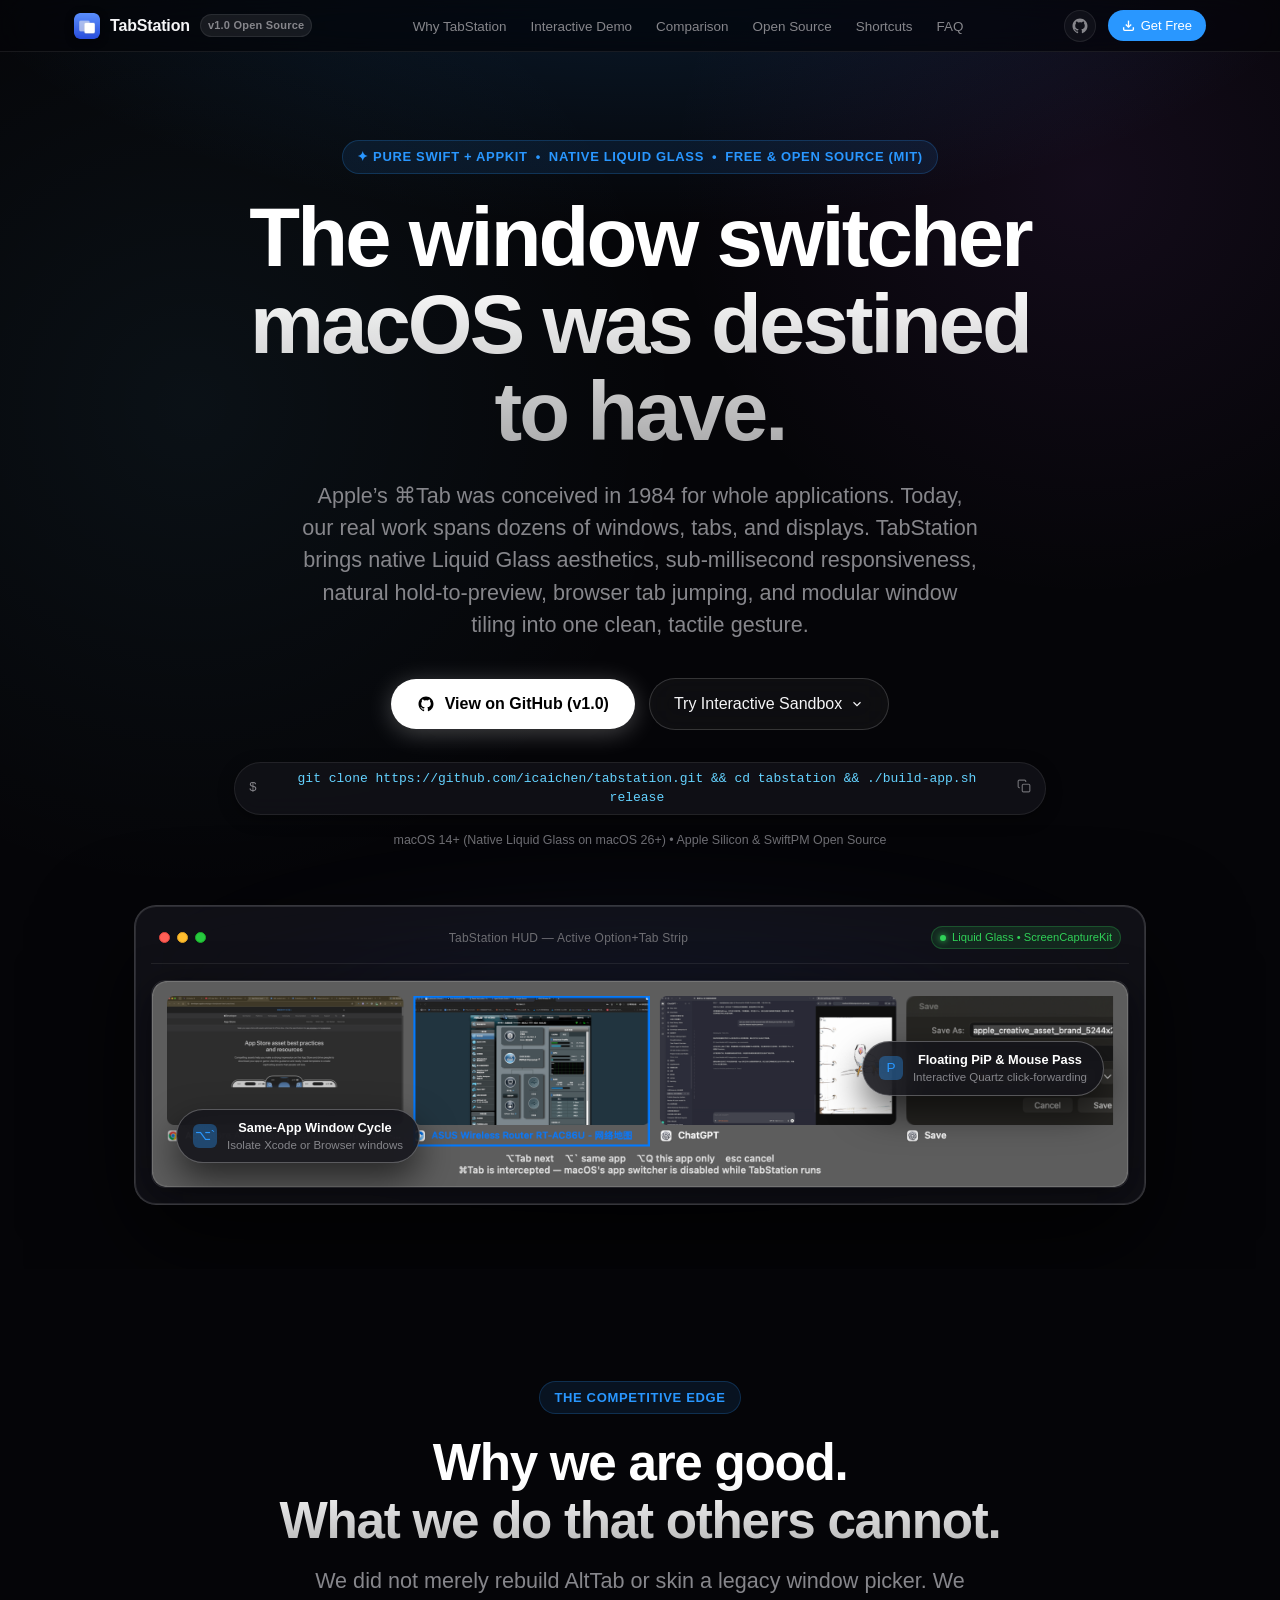
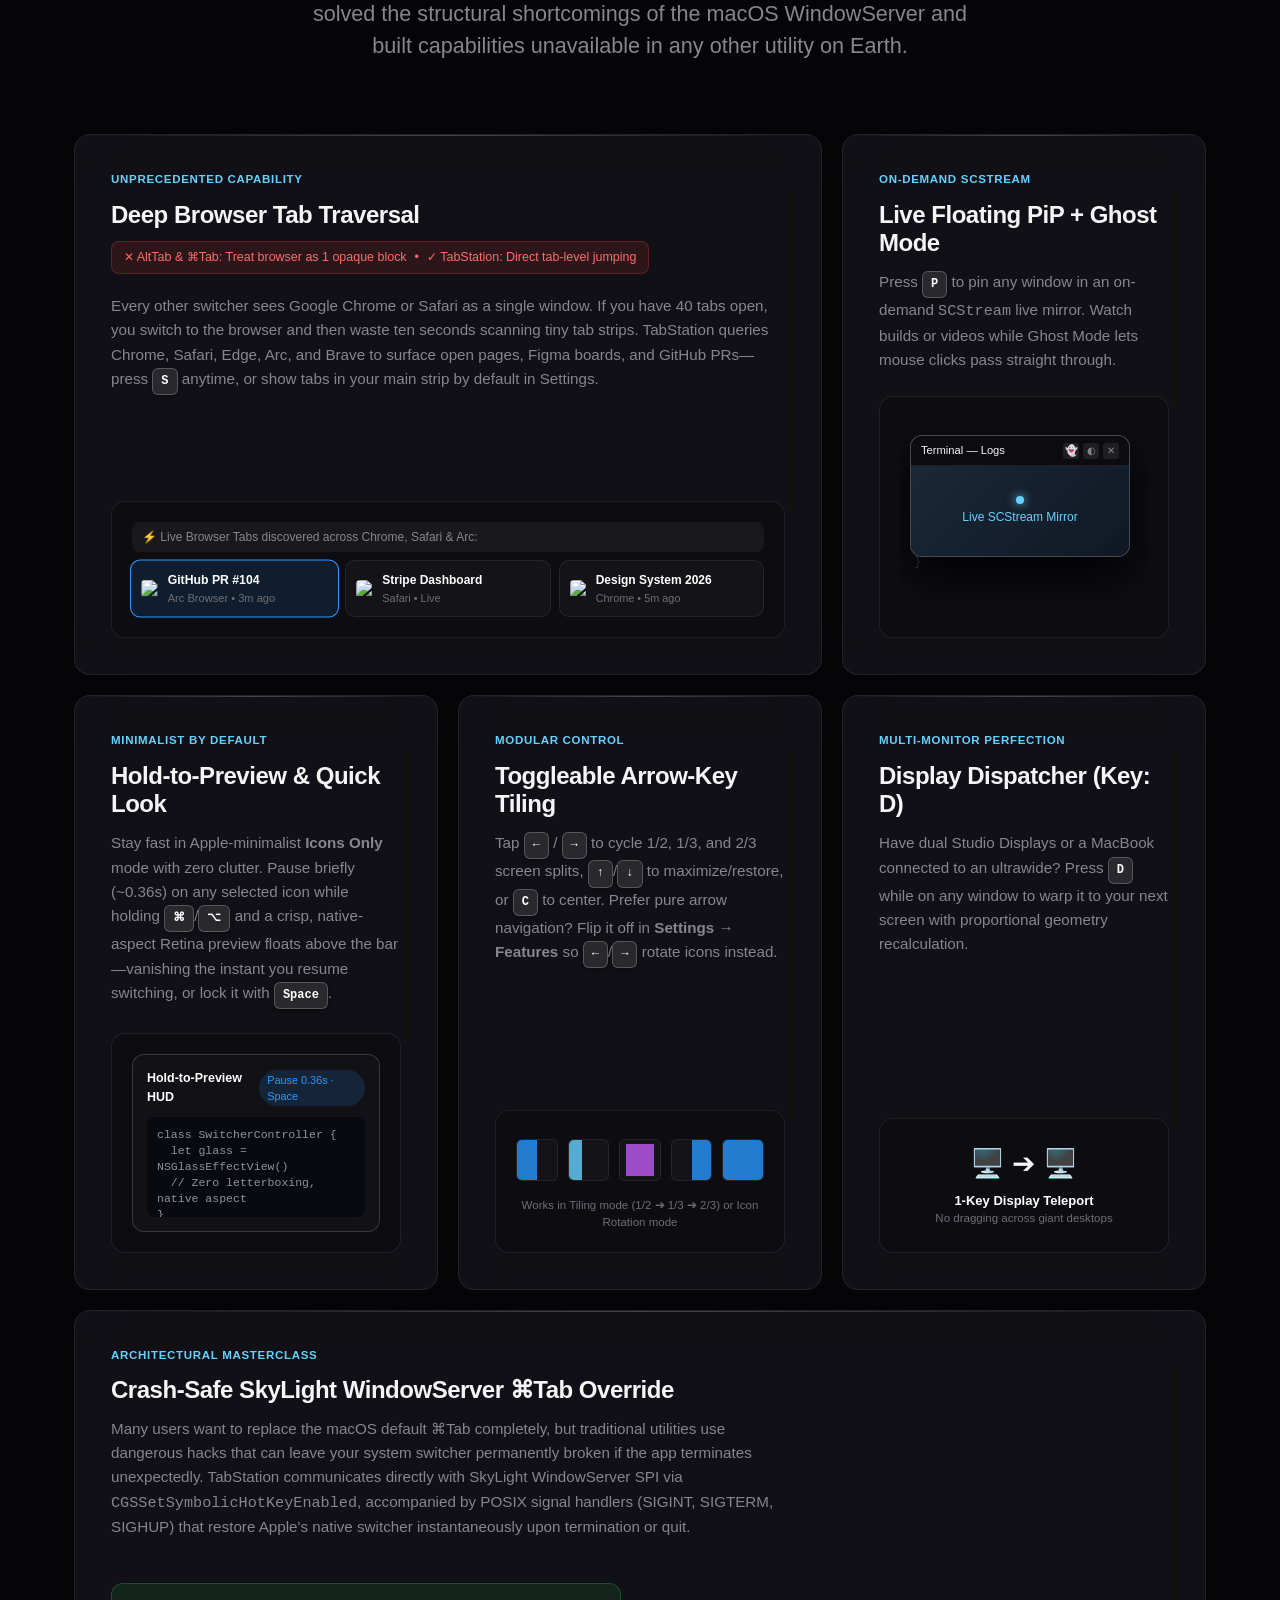
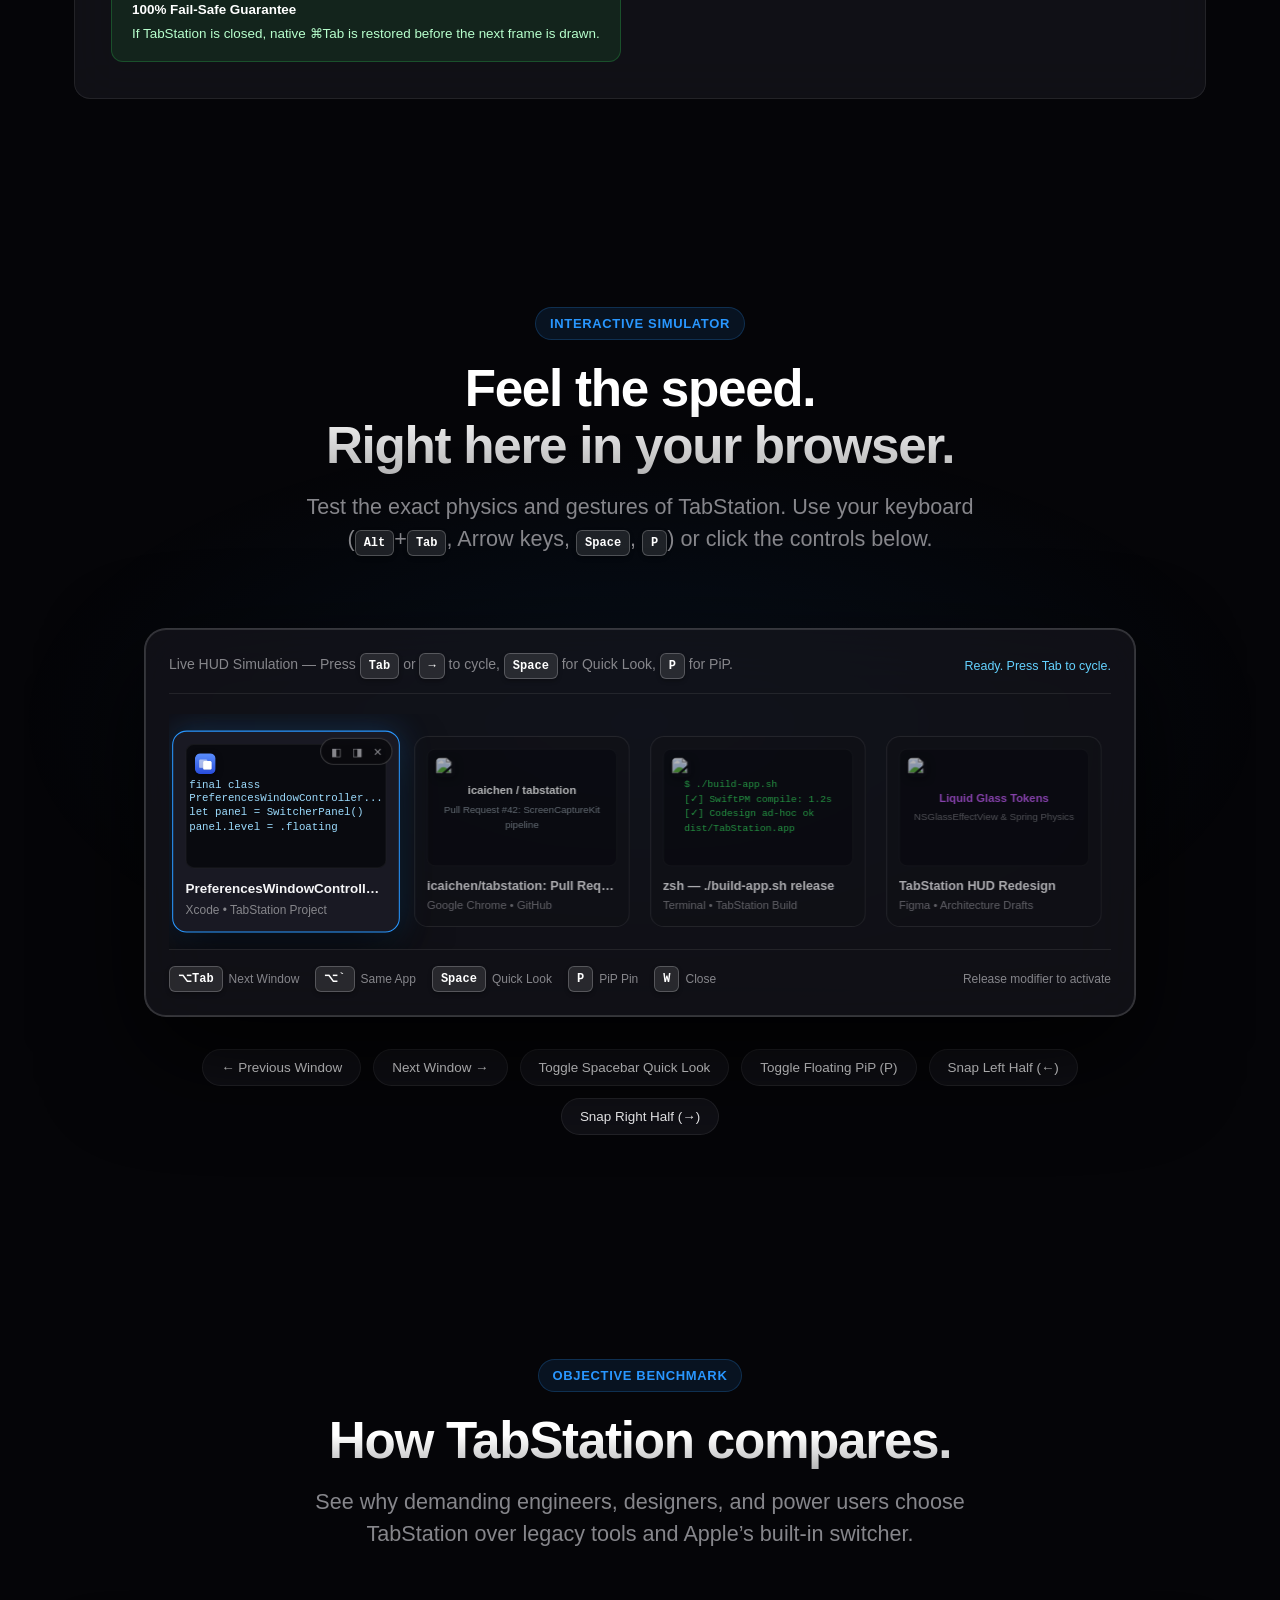
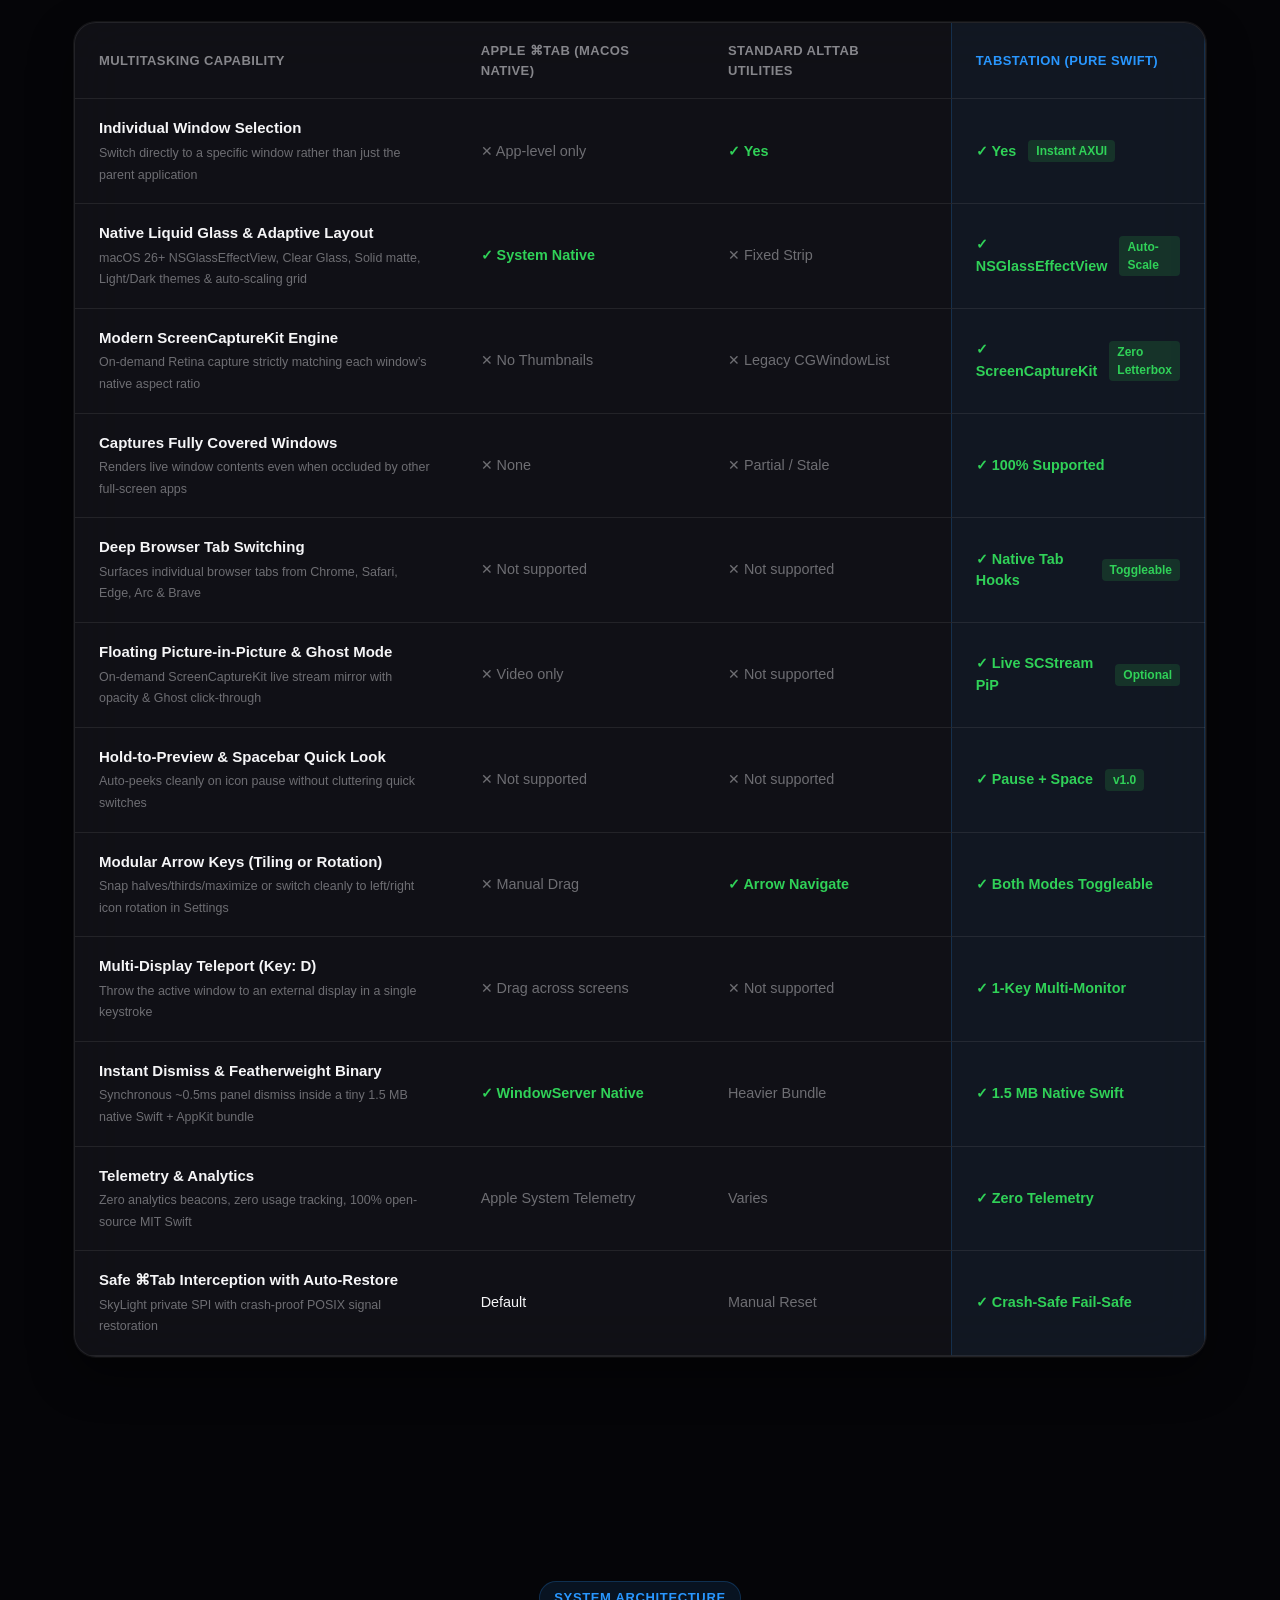
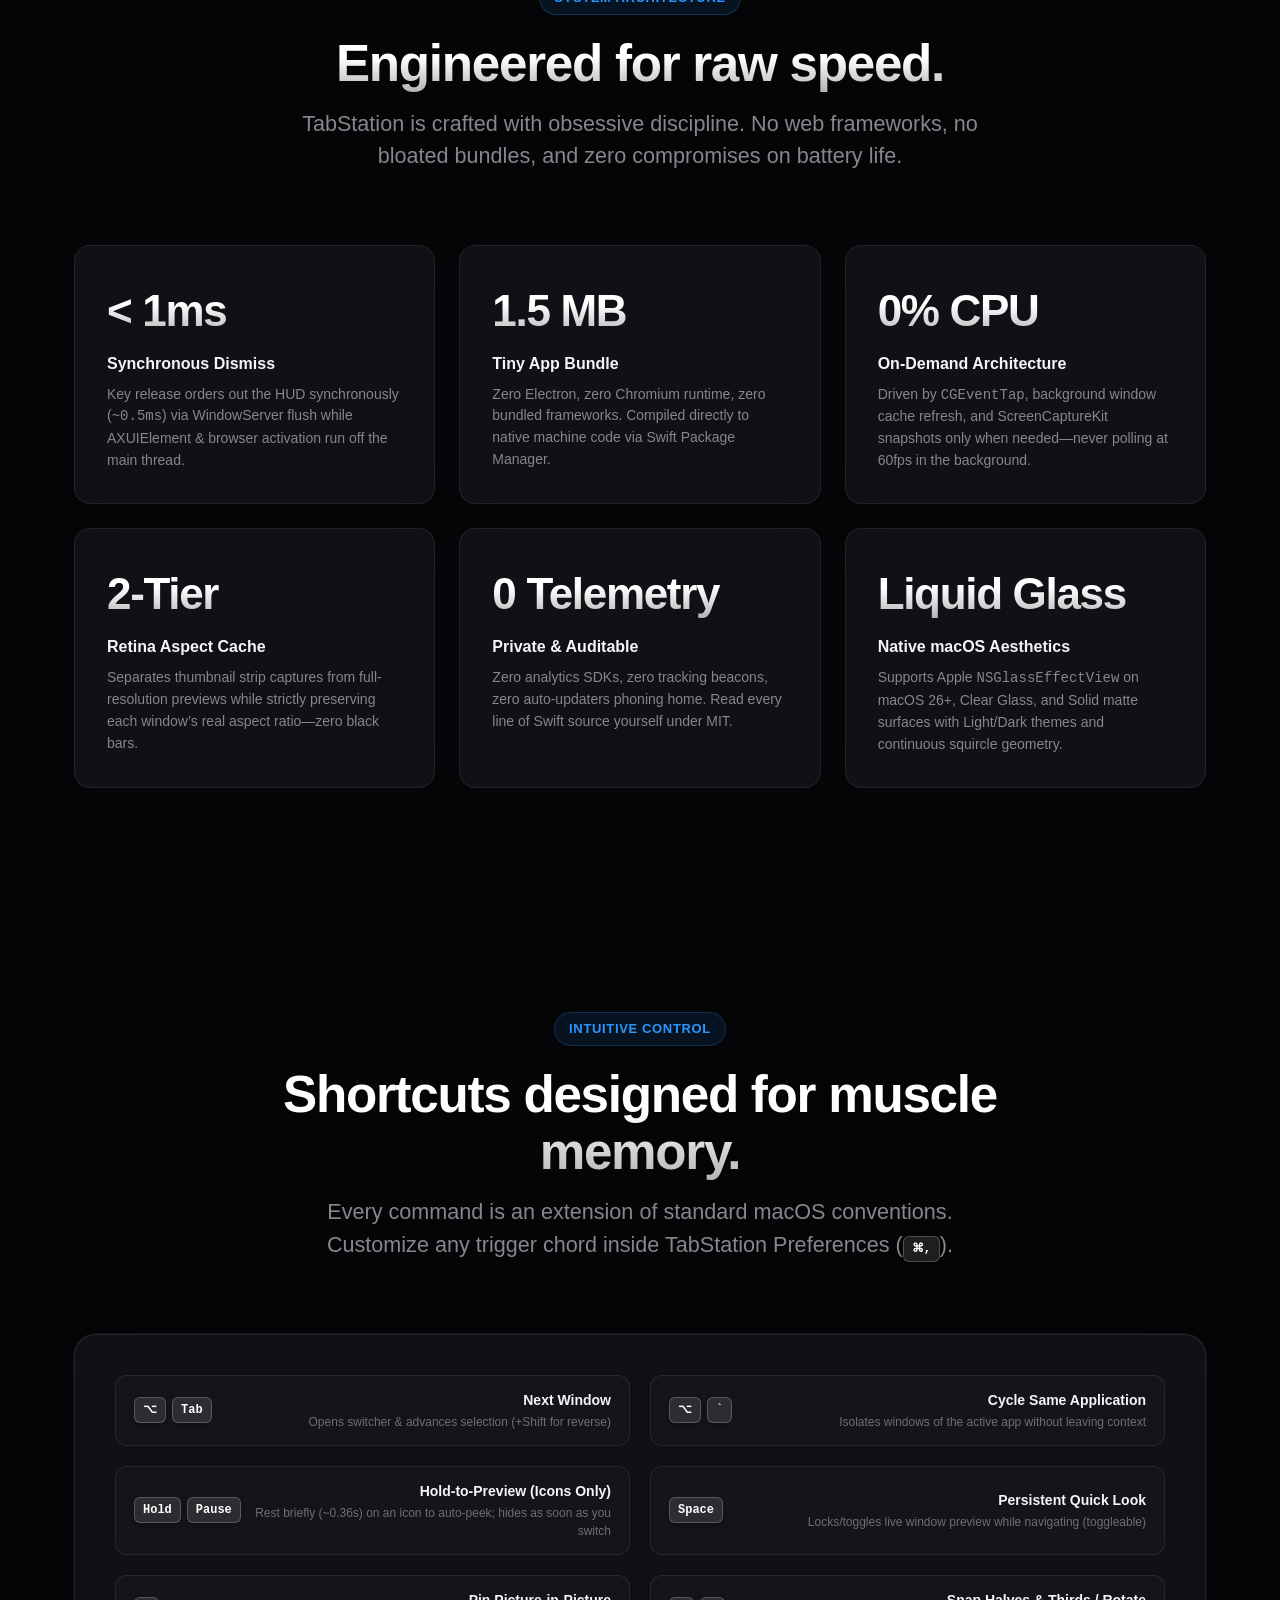
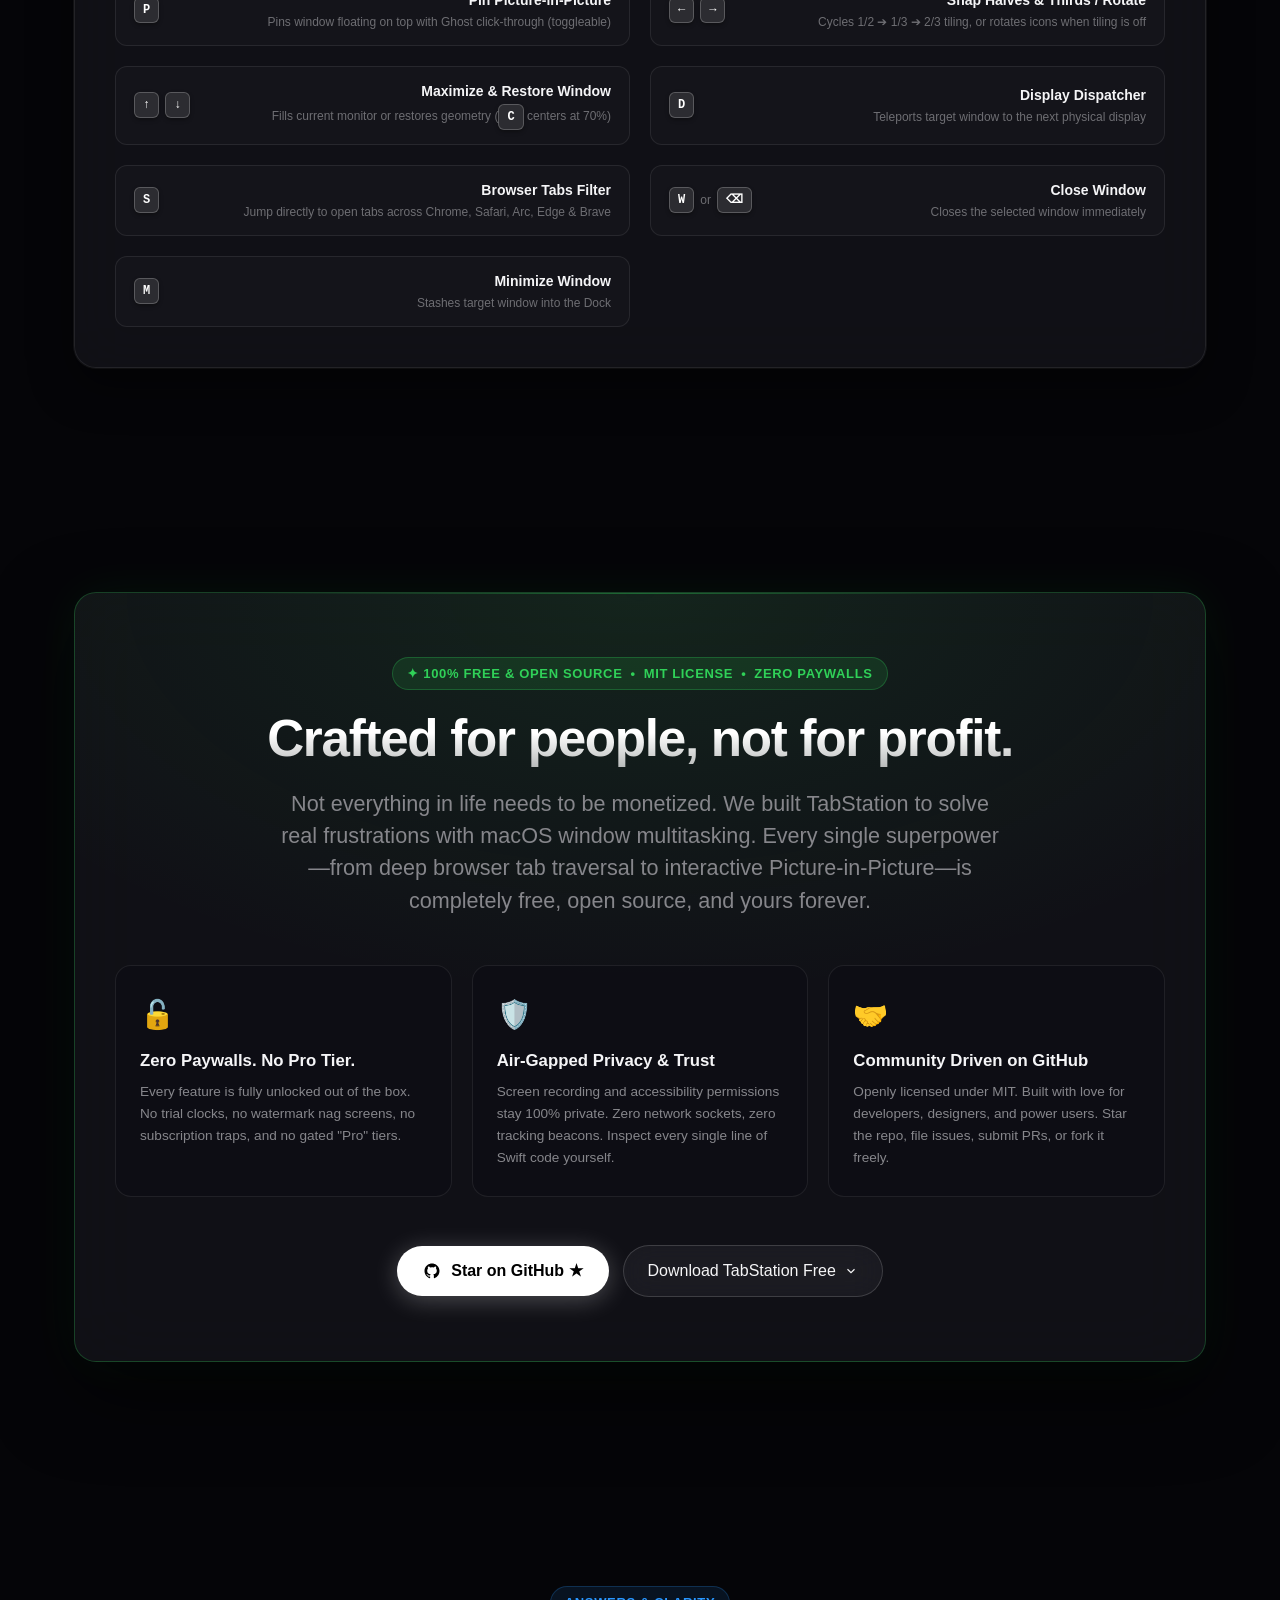
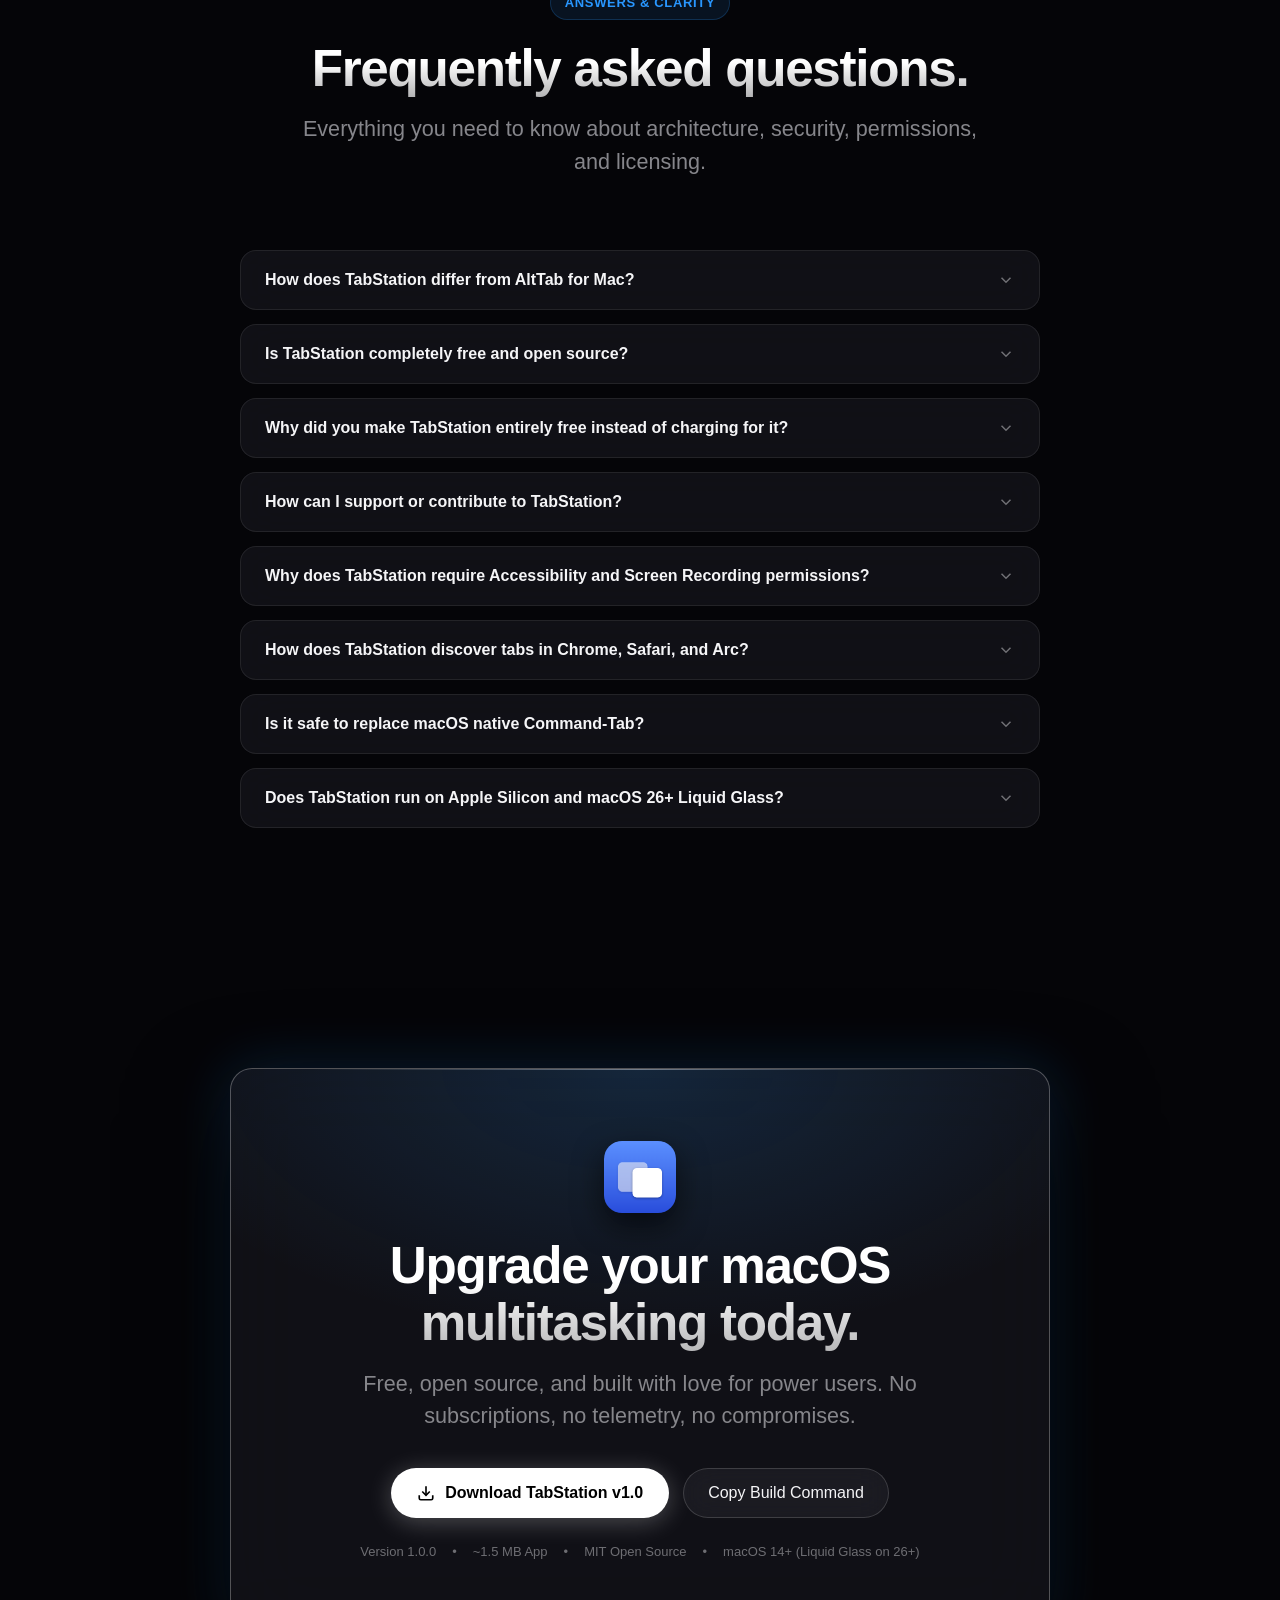
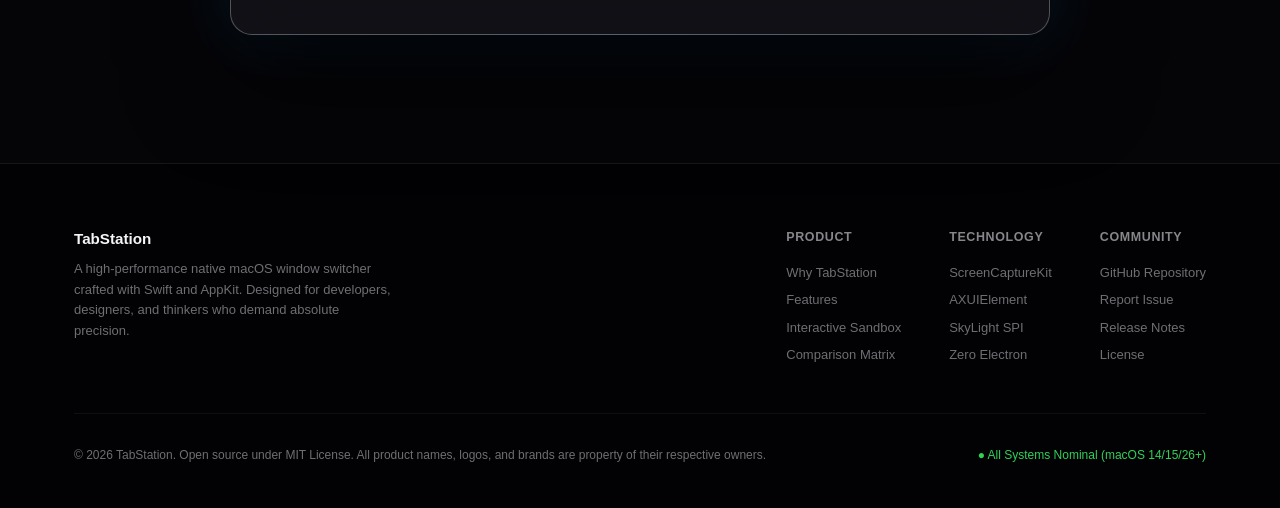
==== commit 432fe7d0: "feat: switch browser tabs filter to S, split main-list toggle, and render readable tab cards" ====
--- a/website/index.html
+++ b/website/index.html
@@ -264,7 +264,7 @@
               <span>✓ TabStation: Direct tab-level jumping</span>
             </div>
             <p class="bento-desc">
-              Every other switcher sees Google Chrome or Safari as a single window. If you have 40 tabs open, you switch to the browser and then waste ten seconds scanning tiny tab strips. TabStation hooks directly into the browser runtimes of Chrome, Safari, Edge, Arc, and Brave to surface specific web pages, Figma boards, and GitHub PRs right alongside your native windows.
+              Every other switcher sees Google Chrome or Safari as a single window. If you have 40 tabs open, you switch to the browser and then waste ten seconds scanning tiny tab strips. TabStation queries Chrome, Safari, Edge, Arc, and Brave to surface open pages, Figma boards, and GitHub PRs—press <span class="key-badge">S</span> anytime, or show tabs in your main strip by default in Settings.
             </p>
           </div>
 
@@ -933,11 +933,11 @@
 
           <div class="shortcut-item-row">
             <div class="shortcut-keys">
-              <span class="key-badge">B</span>
+              <span class="key-badge">S</span>
             </div>
             <div class="shortcut-info">
-              <div class="shortcut-name">Filter Browser Tabs</div>
-              <div class="shortcut-sub">Shows only discovered tabs across Chrome, Safari &amp; Arc</div>
+              <div class="shortcut-name">Browser Tabs Filter</div>
+              <div class="shortcut-sub">Jump directly to open tabs across Chrome, Safari, Arc, Edge &amp; Brave</div>
             </div>
           </div>
 
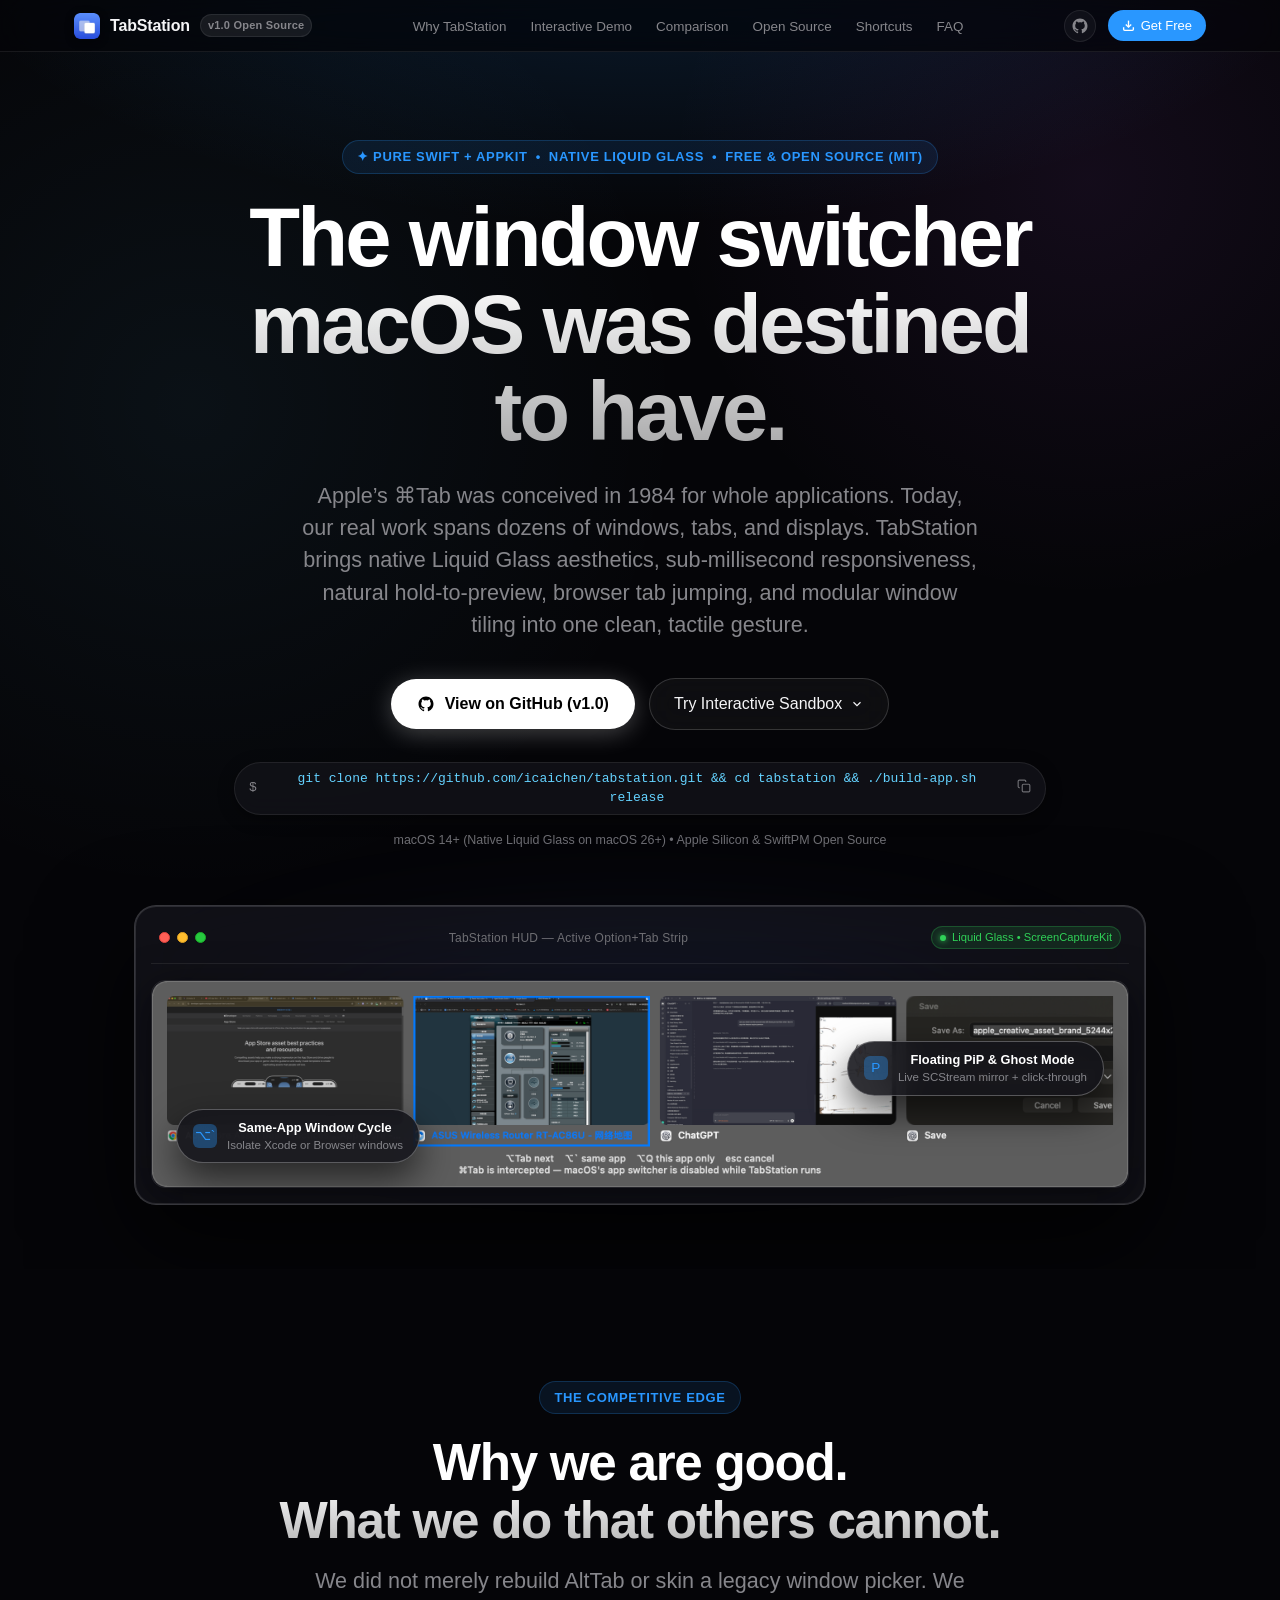
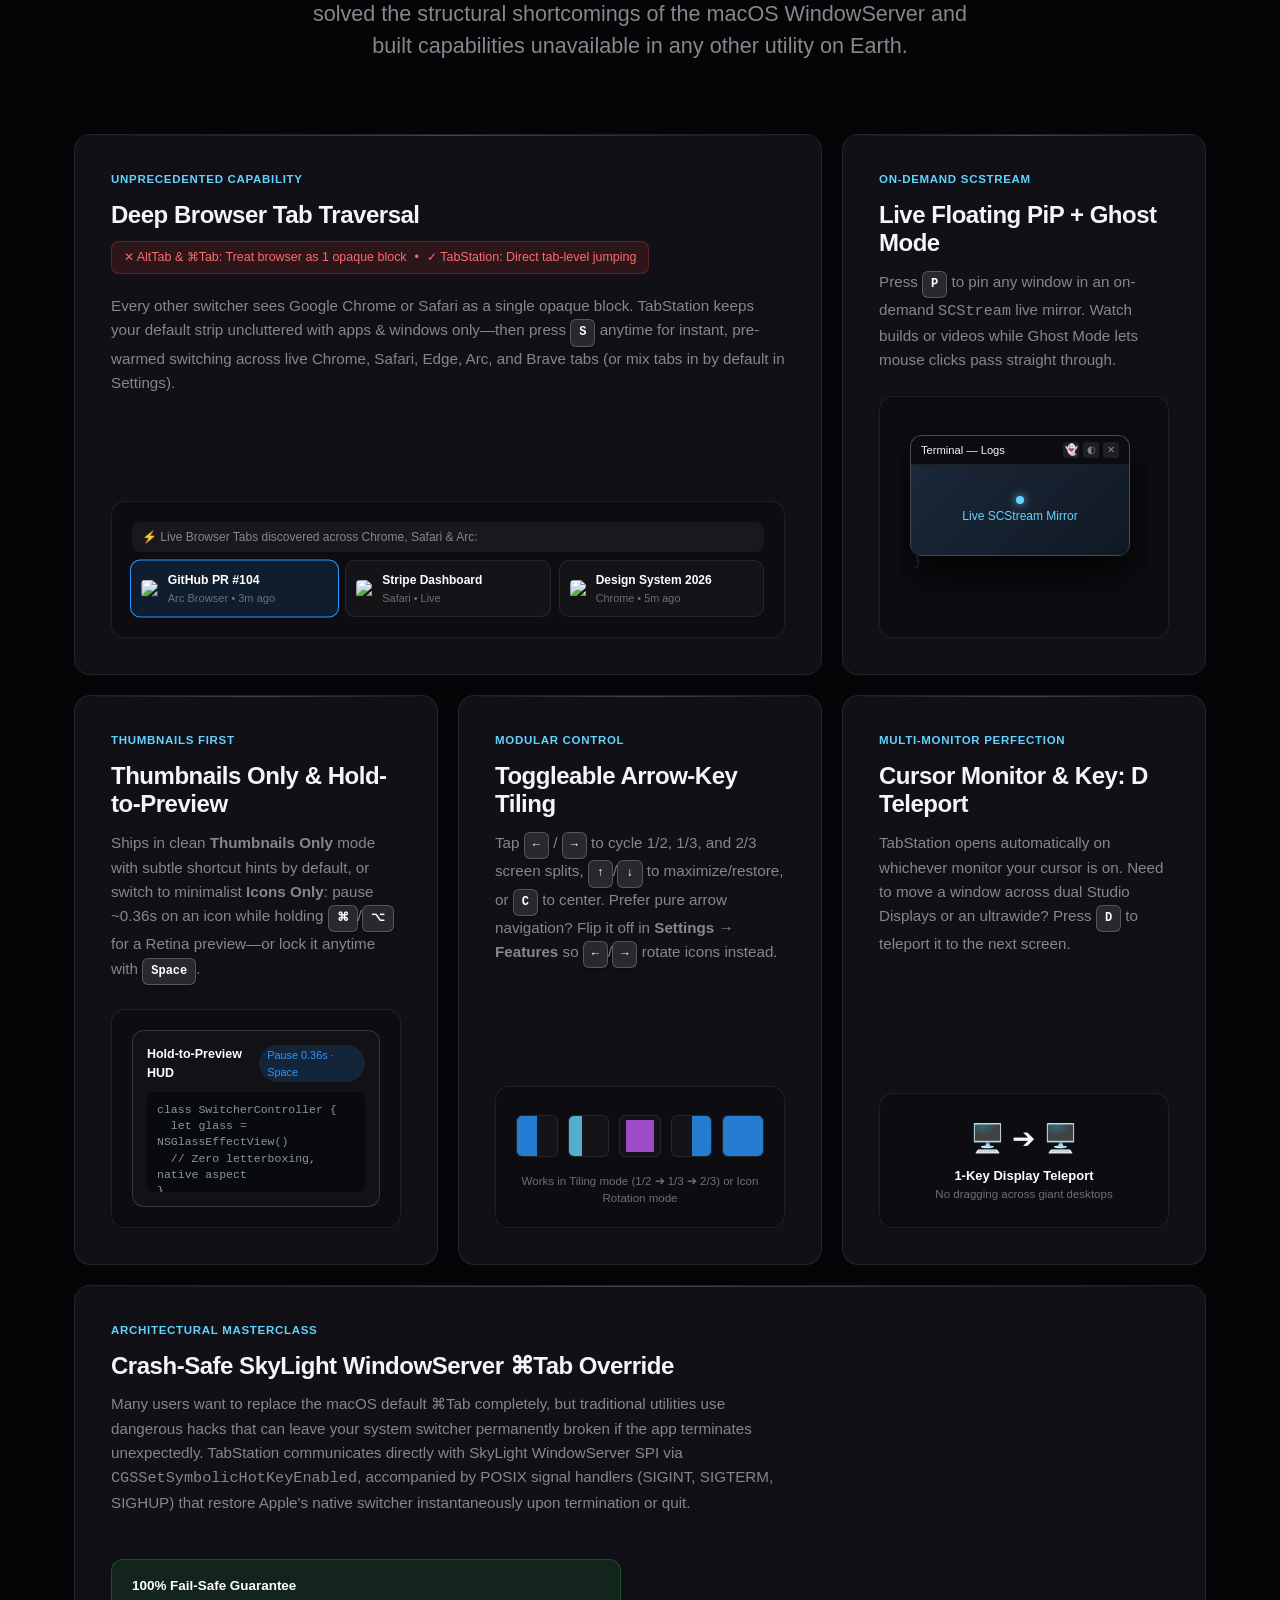
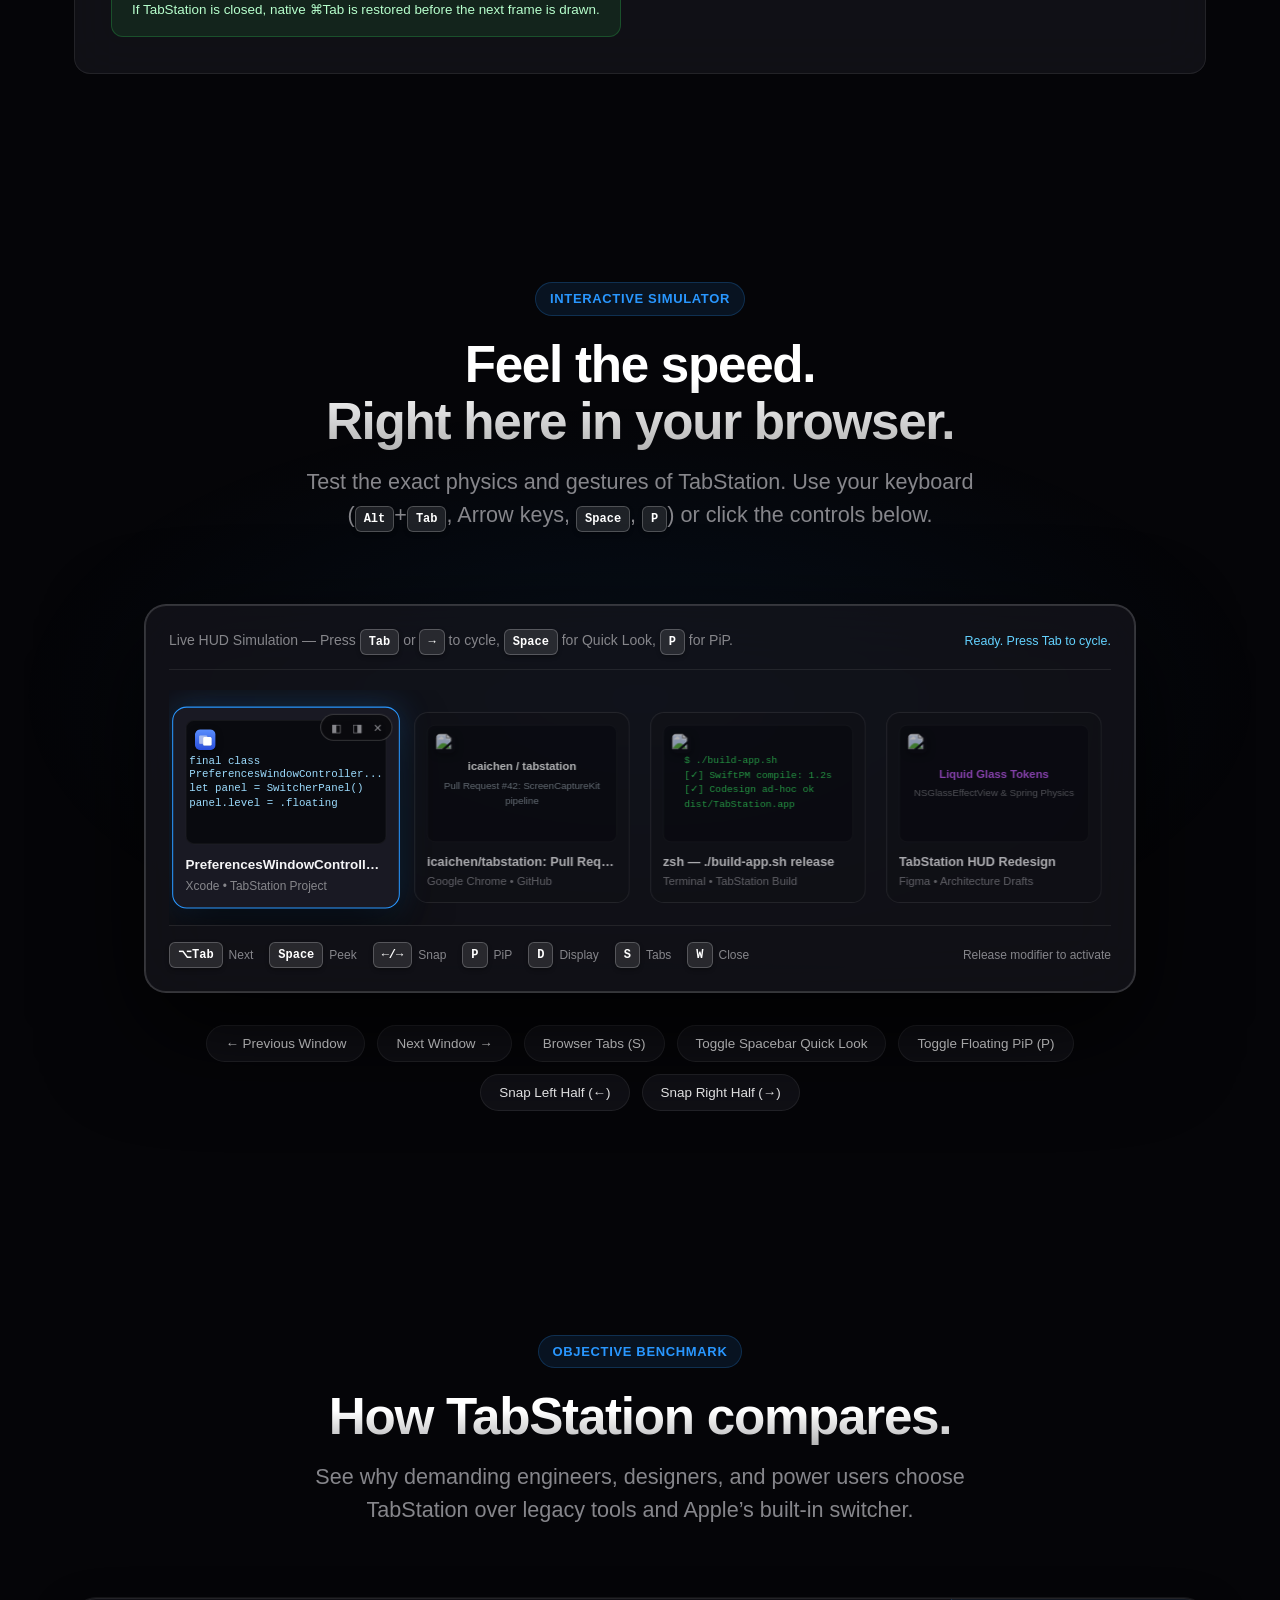
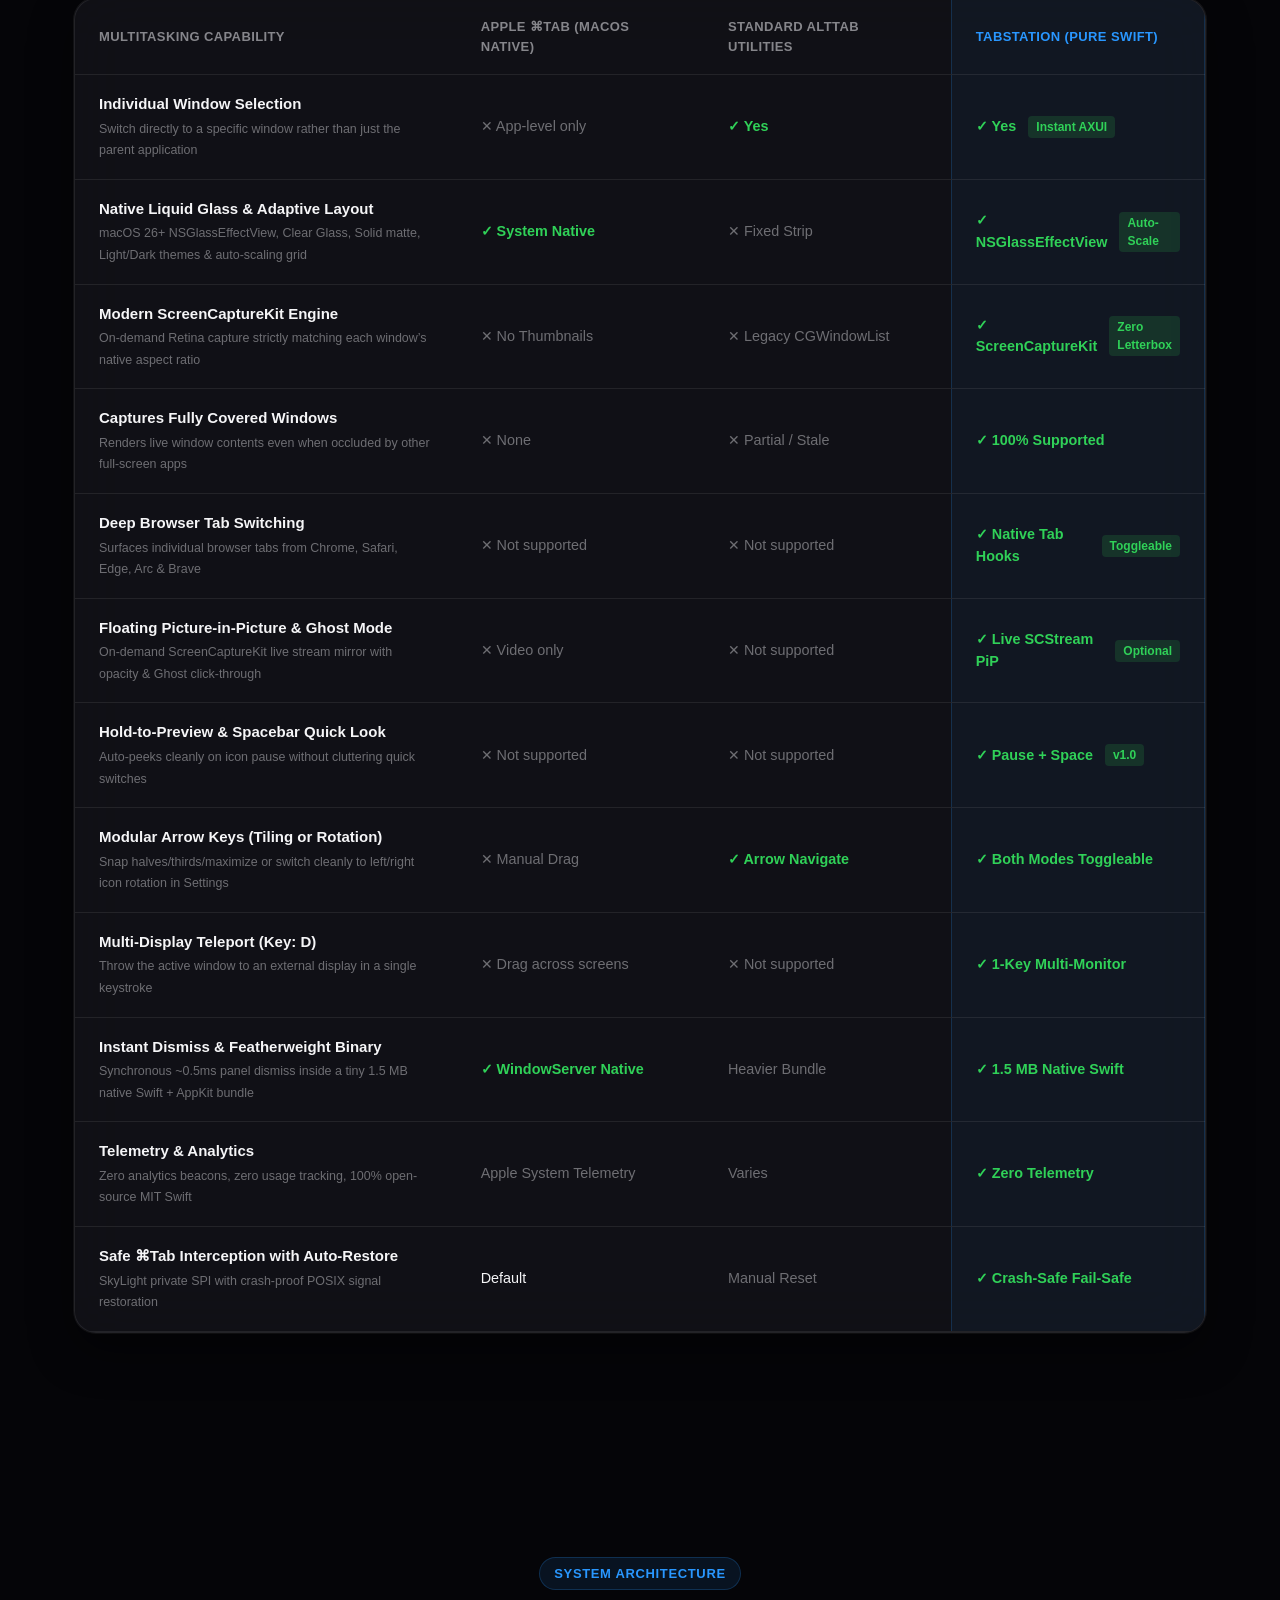
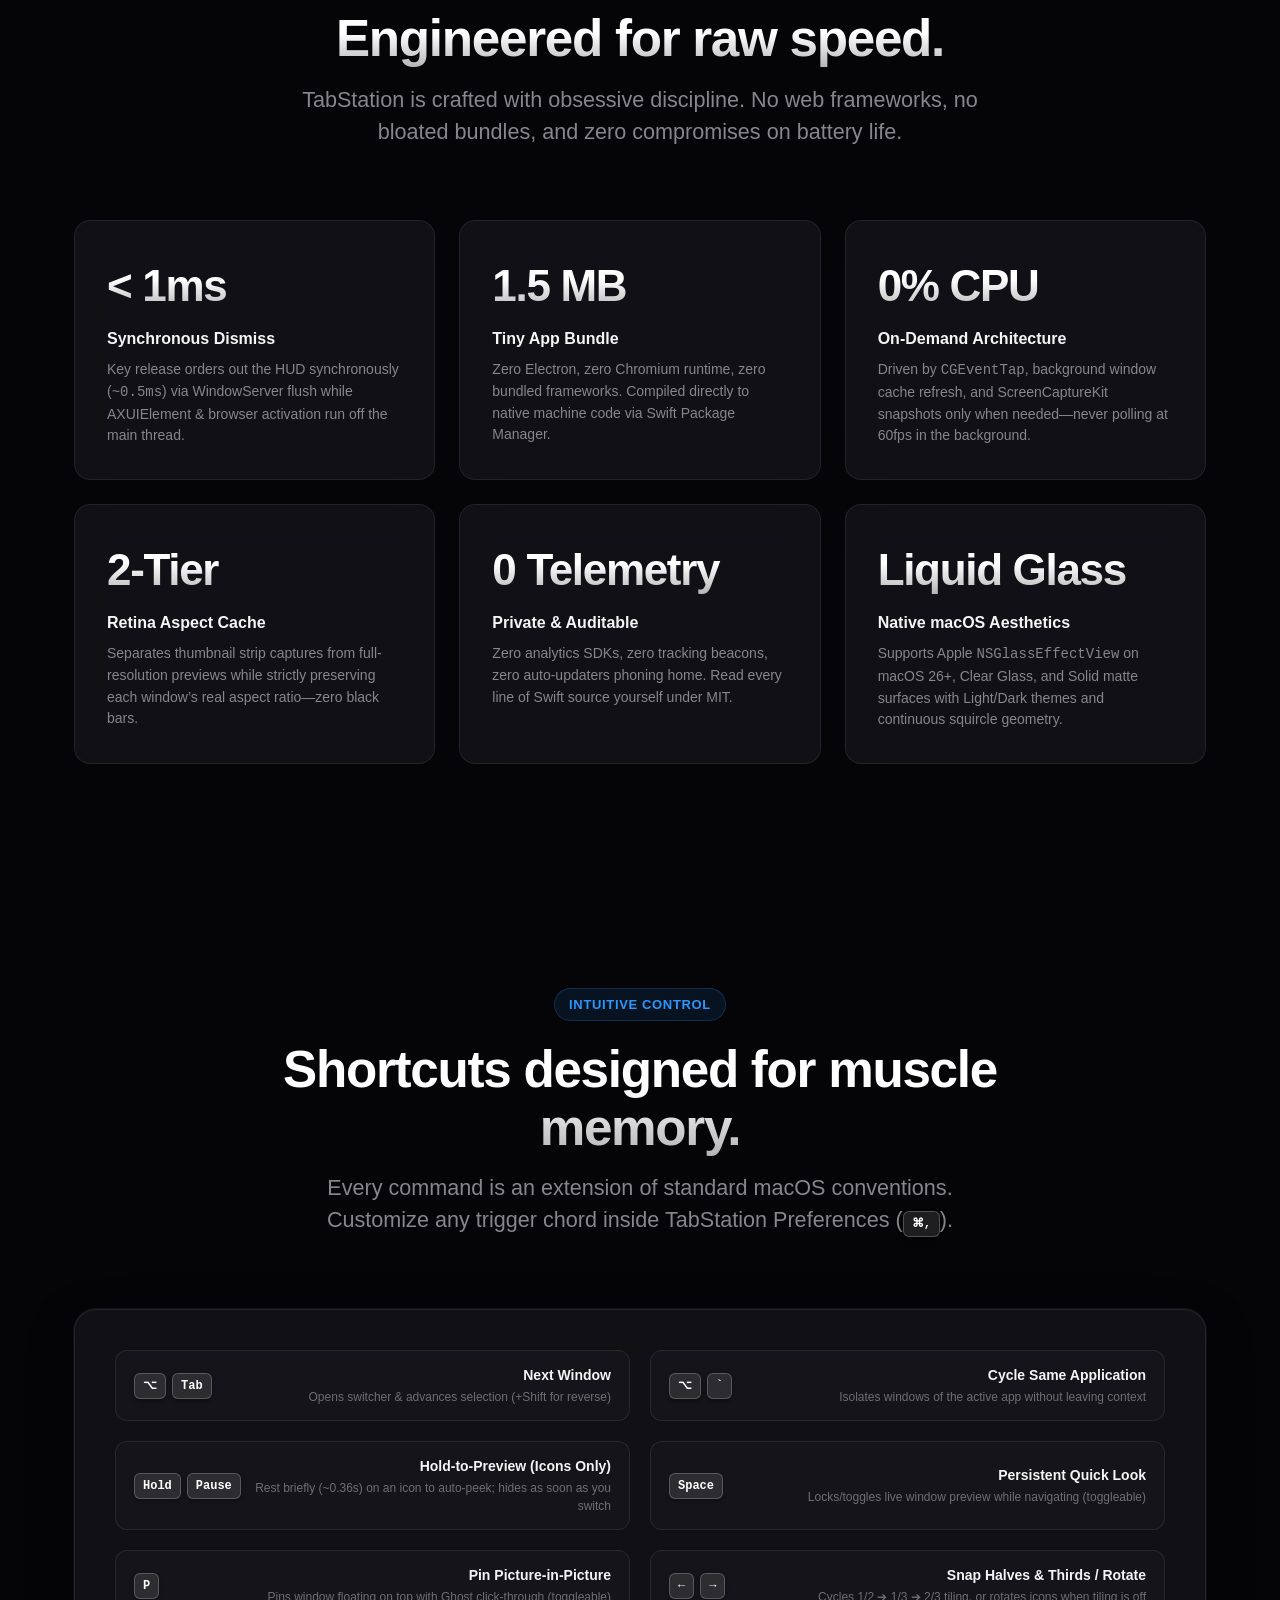
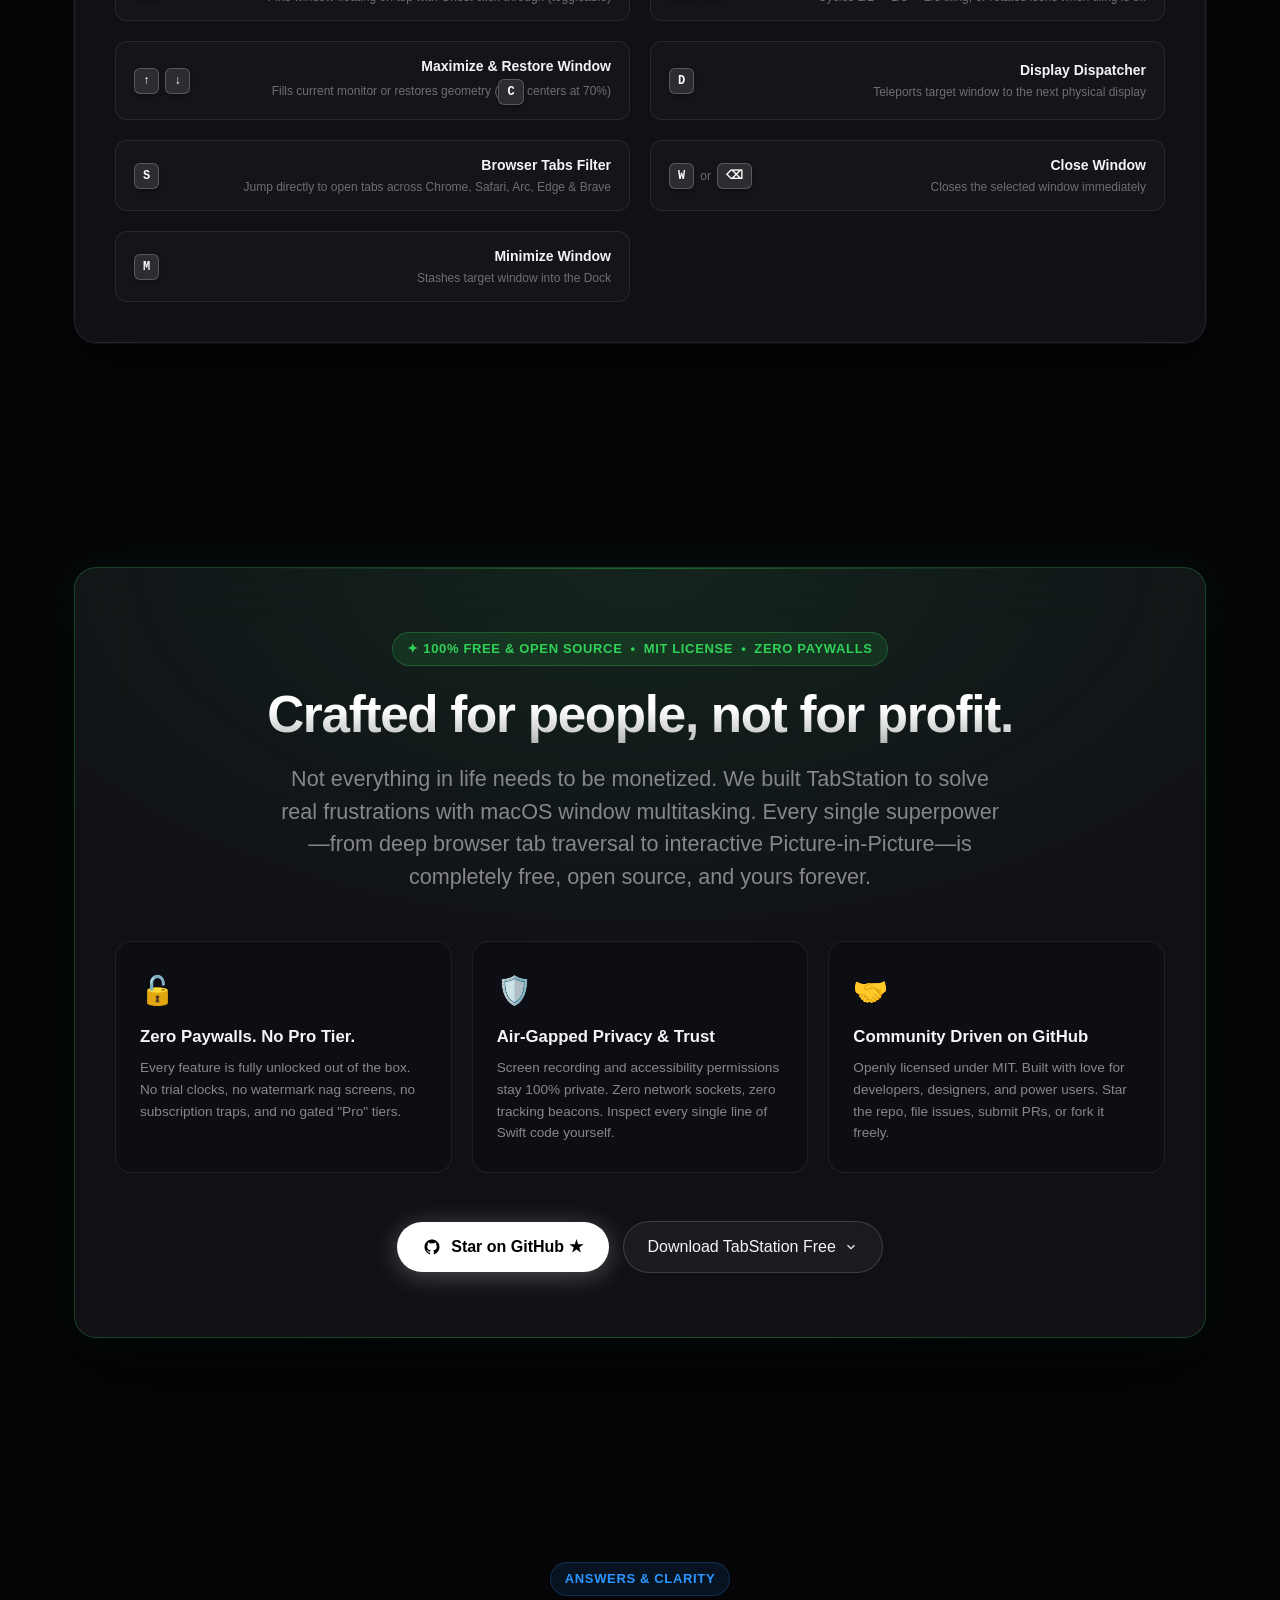
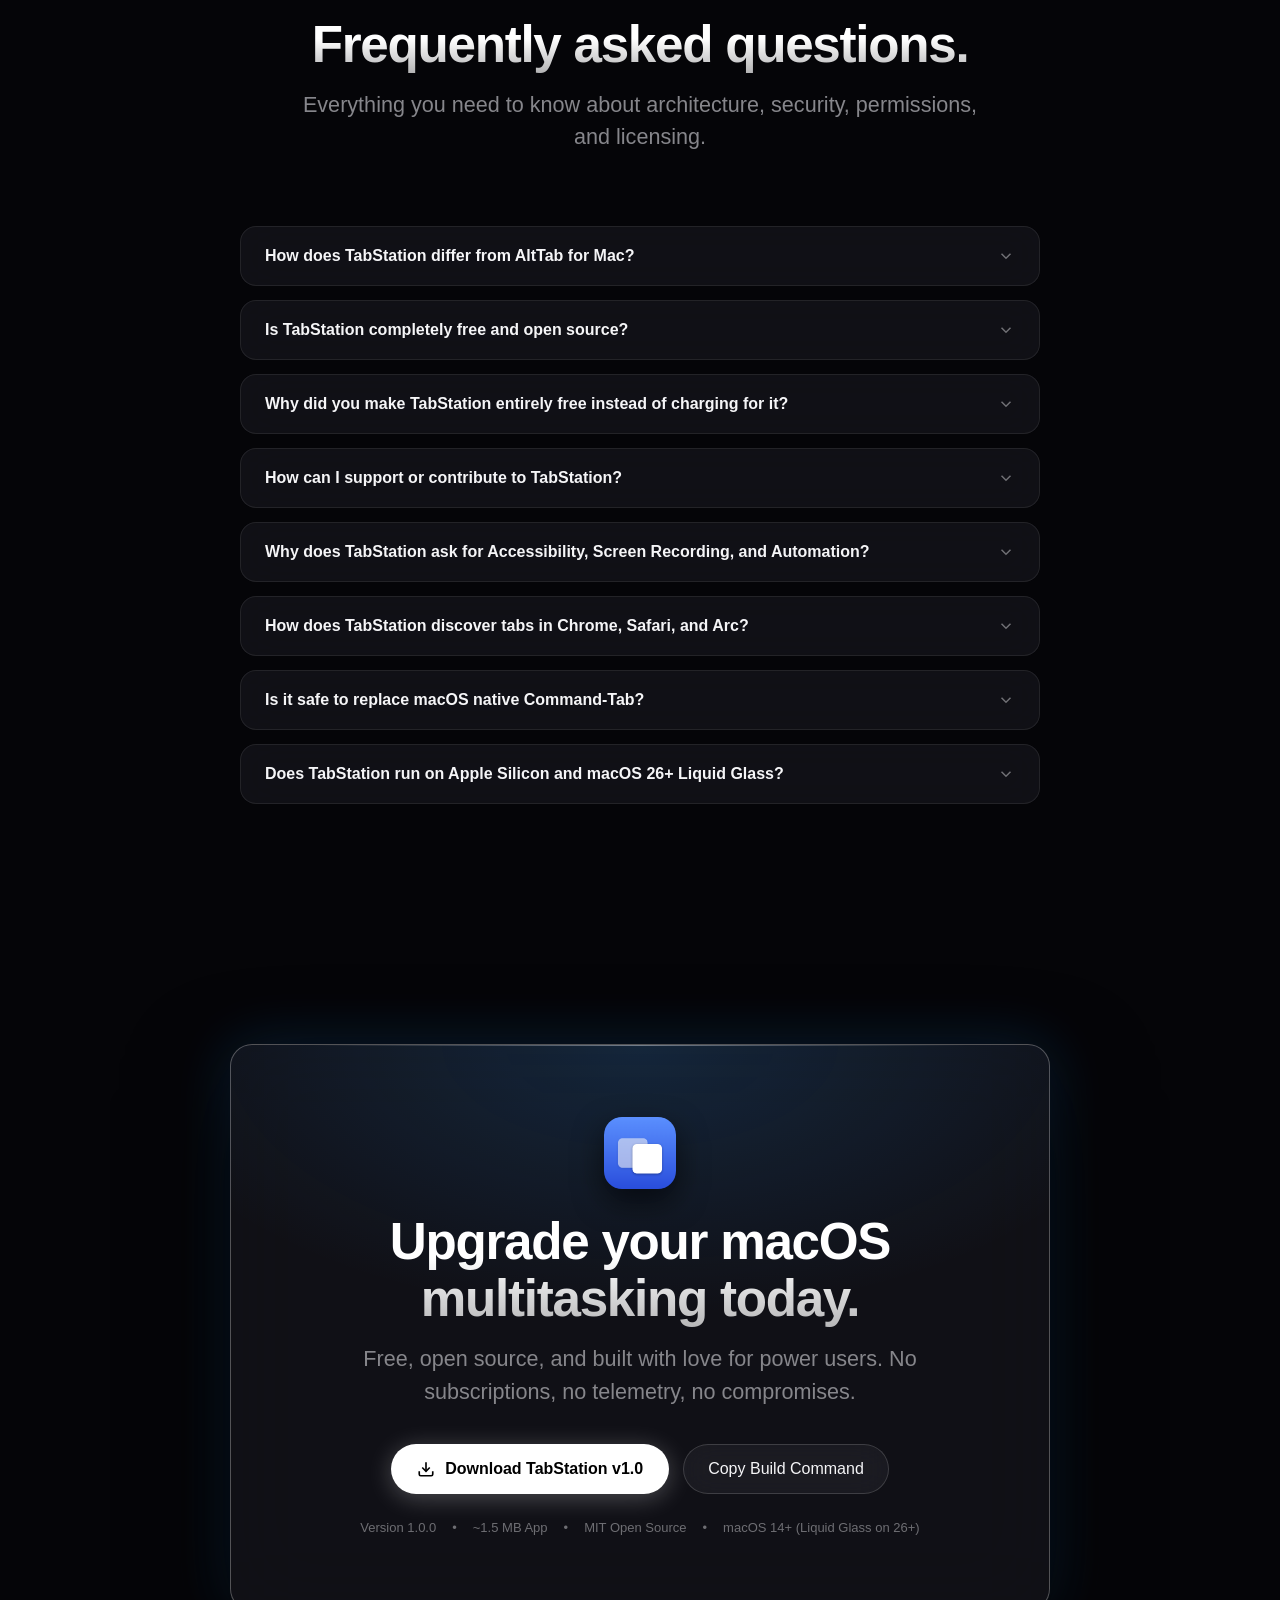
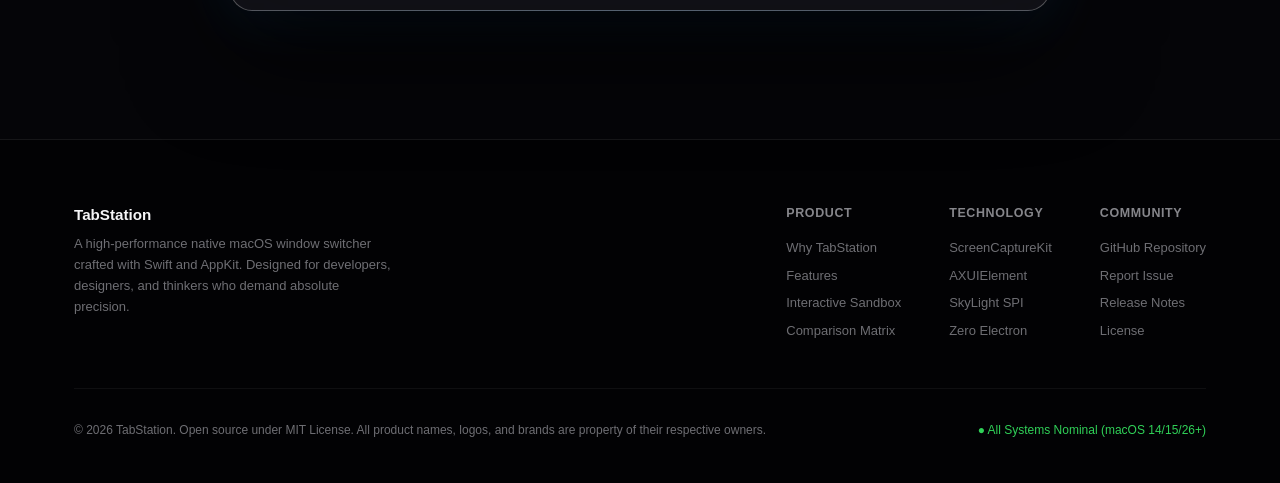
==== commit 4d766c17: "Eliminate S-key tab lag via batch AppleEvents & prewarm, and update website" ====
--- a/website/index.html
+++ b/website/index.html
@@ -225,8 +225,8 @@
           <div class="hero-floating-pill pill-right">
             <div class="pill-icon">P</div>
             <div>
-              <div style="color: #fff; font-size: 0.8rem; font-weight: 600;">Floating PiP &amp; Mouse Pass</div>
-              <div style="color: var(--text-secondary); font-size: 0.72rem;">Interactive Quartz click-forwarding</div>
+              <div style="color: #fff; font-size: 0.8rem; font-weight: 600;">Floating PiP &amp; Ghost Mode</div>
+              <div style="color: var(--text-secondary); font-size: 0.72rem;">Live SCStream mirror + click-through</div>
             </div>
           </div>
         </div>
@@ -264,7 +264,7 @@
               <span>✓ TabStation: Direct tab-level jumping</span>
             </div>
             <p class="bento-desc">
-              Every other switcher sees Google Chrome or Safari as a single window. If you have 40 tabs open, you switch to the browser and then waste ten seconds scanning tiny tab strips. TabStation queries Chrome, Safari, Edge, Arc, and Brave to surface open pages, Figma boards, and GitHub PRs—press <span class="key-badge">S</span> anytime, or show tabs in your main strip by default in Settings.
+              Every other switcher sees Google Chrome or Safari as a single opaque block. TabStation keeps your default strip uncluttered with apps &amp; windows only—then press <span class="key-badge">S</span> anytime for instant, pre-warmed switching across live Chrome, Safari, Edge, Arc, and Brave tabs (or mix tabs in by default in Settings).
             </p>
           </div>
 
@@ -341,10 +341,10 @@
         <!-- Card 3: Natural Hold-to-Preview & Quick Look (Span 4) -->
         <div class="bento-card bento-span-4">
           <div>
-            <div class="bento-tag">Minimalist by Default</div>
-            <h3 class="bento-title">Hold-to-Preview &amp; Quick Look</h3>
+            <div class="bento-tag">Thumbnails First</div>
+            <h3 class="bento-title">Thumbnails Only &amp; Hold-to-Preview</h3>
             <p class="bento-desc">
-              Stay fast in Apple-minimalist <strong>Icons Only</strong> mode with zero clutter. Pause briefly (~0.36s) on any selected icon while holding <span class="key-badge">⌘</span>/<span class="key-badge">⌥</span> and a crisp, native-aspect Retina preview floats above the bar—vanishing the instant you resume switching, or lock it with <span class="key-badge">Space</span>.
+              Ships in clean <strong>Thumbnails Only</strong> mode with subtle shortcut hints by default, or switch to minimalist <strong>Icons Only</strong>: pause ~0.36s on an icon while holding <span class="key-badge">⌘</span>/<span class="key-badge">⌥</span> for a Retina preview—or lock it anytime with <span class="key-badge">Space</span>.
             </p>
           </div>
 
@@ -392,9 +392,9 @@
         <div class="bento-card bento-span-4">
           <div>
             <div class="bento-tag">Multi-Monitor Perfection</div>
-            <h3 class="bento-title">Display Dispatcher (Key: D)</h3>
+            <h3 class="bento-title">Cursor Monitor &amp; Key: D Teleport</h3>
             <p class="bento-desc">
-              Have dual Studio Displays or a MacBook connected to an ultrawide? Press <span class="key-badge">D</span> while on any window to warp it to your next screen with proportional geometry recalculation.
+              TabStation opens automatically on whichever monitor your cursor is on. Need to move a window across dual Studio Displays or an ultrawide? Press <span class="key-badge">D</span> to teleport it to the next screen.
             </p>
           </div>
 
@@ -545,10 +545,12 @@
         <!-- Sandbox Footer / Hotkey Legend -->
         <div class="sandbox-hud-footer">
           <div class="legend-keys">
-            <div class="legend-item"><span class="key-badge">⌥Tab</span> <span>Next Window</span></div>
-            <div class="legend-item"><span class="key-badge">⌥`</span> <span>Same App</span></div>
-            <div class="legend-item"><span class="key-badge">Space</span> <span>Quick Look</span></div>
-            <div class="legend-item"><span class="key-badge">P</span> <span>PiP Pin</span></div>
+            <div class="legend-item"><span class="key-badge">⌥Tab</span> <span>Next</span></div>
+            <div class="legend-item"><span class="key-badge">Space</span> <span>Peek</span></div>
+            <div class="legend-item"><span class="key-badge">←/→</span> <span>Snap</span></div>
+            <div class="legend-item"><span class="key-badge">P</span> <span>PiP</span></div>
+            <div class="legend-item"><span class="key-badge">D</span> <span>Display</span></div>
+            <div class="legend-item"><span class="key-badge">S</span> <span>Tabs</span></div>
             <div class="legend-item"><span class="key-badge">W</span> <span>Close</span></div>
           </div>
           <div>Release modifier to activate</div>
@@ -593,6 +595,9 @@
         </button>
         <button id="demo-btn-next" class="interactive-demo-btn">
           <span>Next Window →</span>
+        </button>
+        <button id="demo-btn-tabs" class="interactive-demo-btn">
+          <span>Browser Tabs (S)</span>
         </button>
         <button id="demo-btn-quicklook" class="interactive-demo-btn">
           <span>Toggle Spacebar Quick Look</span>
@@ -1104,16 +1109,18 @@
 
         <div class="faq-item">
           <button class="faq-question-btn">
-            <span>Why does TabStation require Accessibility and Screen Recording permissions?</span>
+            <span>Why does TabStation ask for Accessibility, Screen Recording, and Automation?</span>
             <svg class="faq-chevron" viewBox="0 0 24 24" fill="none" stroke="currentColor" stroke-width="2"><polyline points="6 9 12 15 18 9"></polyline></svg>
           </button>
           <div class="faq-answer">
             <p>
-              macOS enforces strict sandboxing:
+              macOS enforces strict TCC privacy boundaries:
               <br><br>
-              1. <strong>Accessibility Permission</strong> is required to observe your hold modifier via <code>CGEventTap</code> and to raise specific windows through Apple's <code>AXUIElement</code> APIs rather than just activating the application in front.
+              1. <strong>Accessibility</strong> observes your hold modifier via <code>CGEventTap</code> and raises specific app windows through Apple’s <code>AXUIElement</code> APIs.
               <br><br>
-              2. <strong>Screen Recording Permission</strong> is required by macOS ScreenCaptureKit to generate live window thumbnails. Without Screen Recording, TabStation falls back to large app icons. TabStation never records your screen to disk and never transmits any data over the network.
+              2. <strong>Screen Recording</strong> powers live ScreenCaptureKit window thumbnails and on-demand Picture-in-Picture streams (never recorded to disk or sent over the network).
+              <br><br>
+              3. <strong>Automation (optional, for <span class="key-badge">S</span>)</strong> is prompted once when you press <code>S</code> to list open tabs in Chrome, Safari, Edge, Brave, or Arc. You can inspect or manage all three anytime inside <strong>Settings → General</strong>.
             </p>
           </div>
         </div>
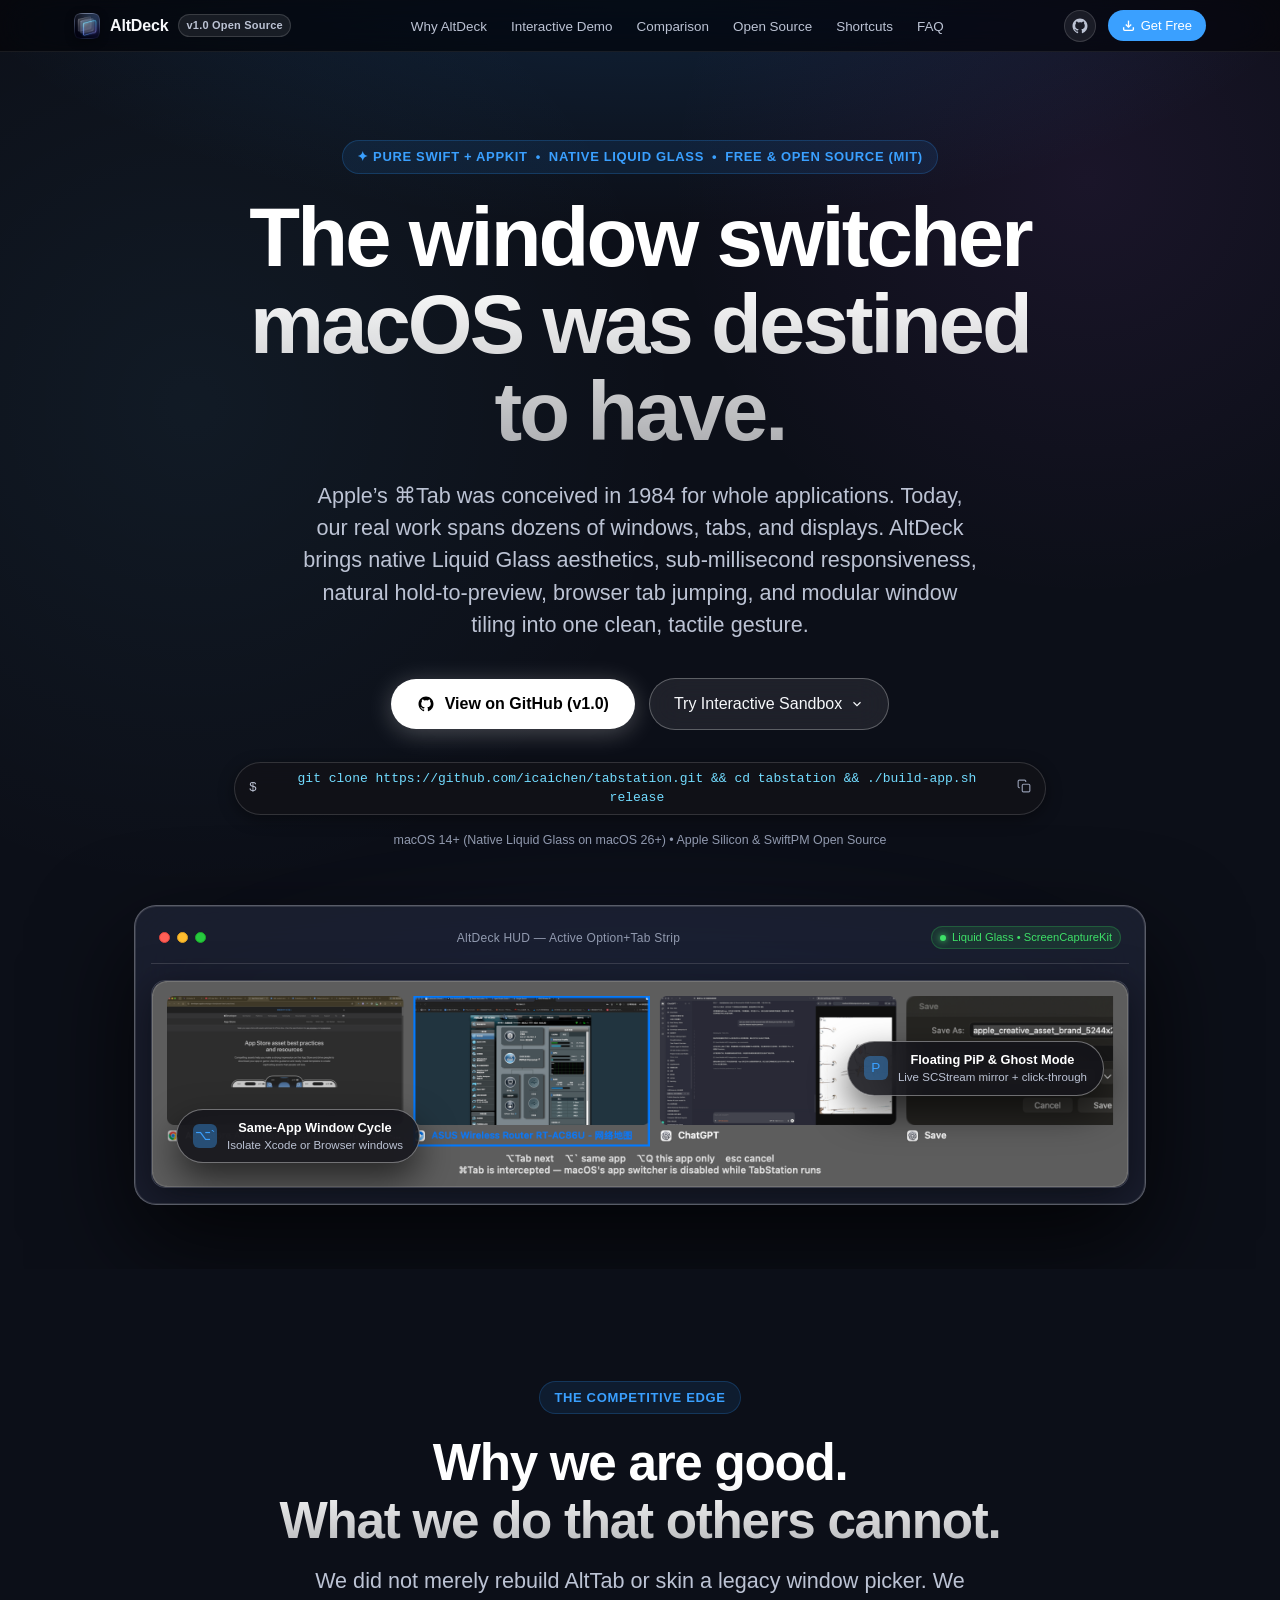
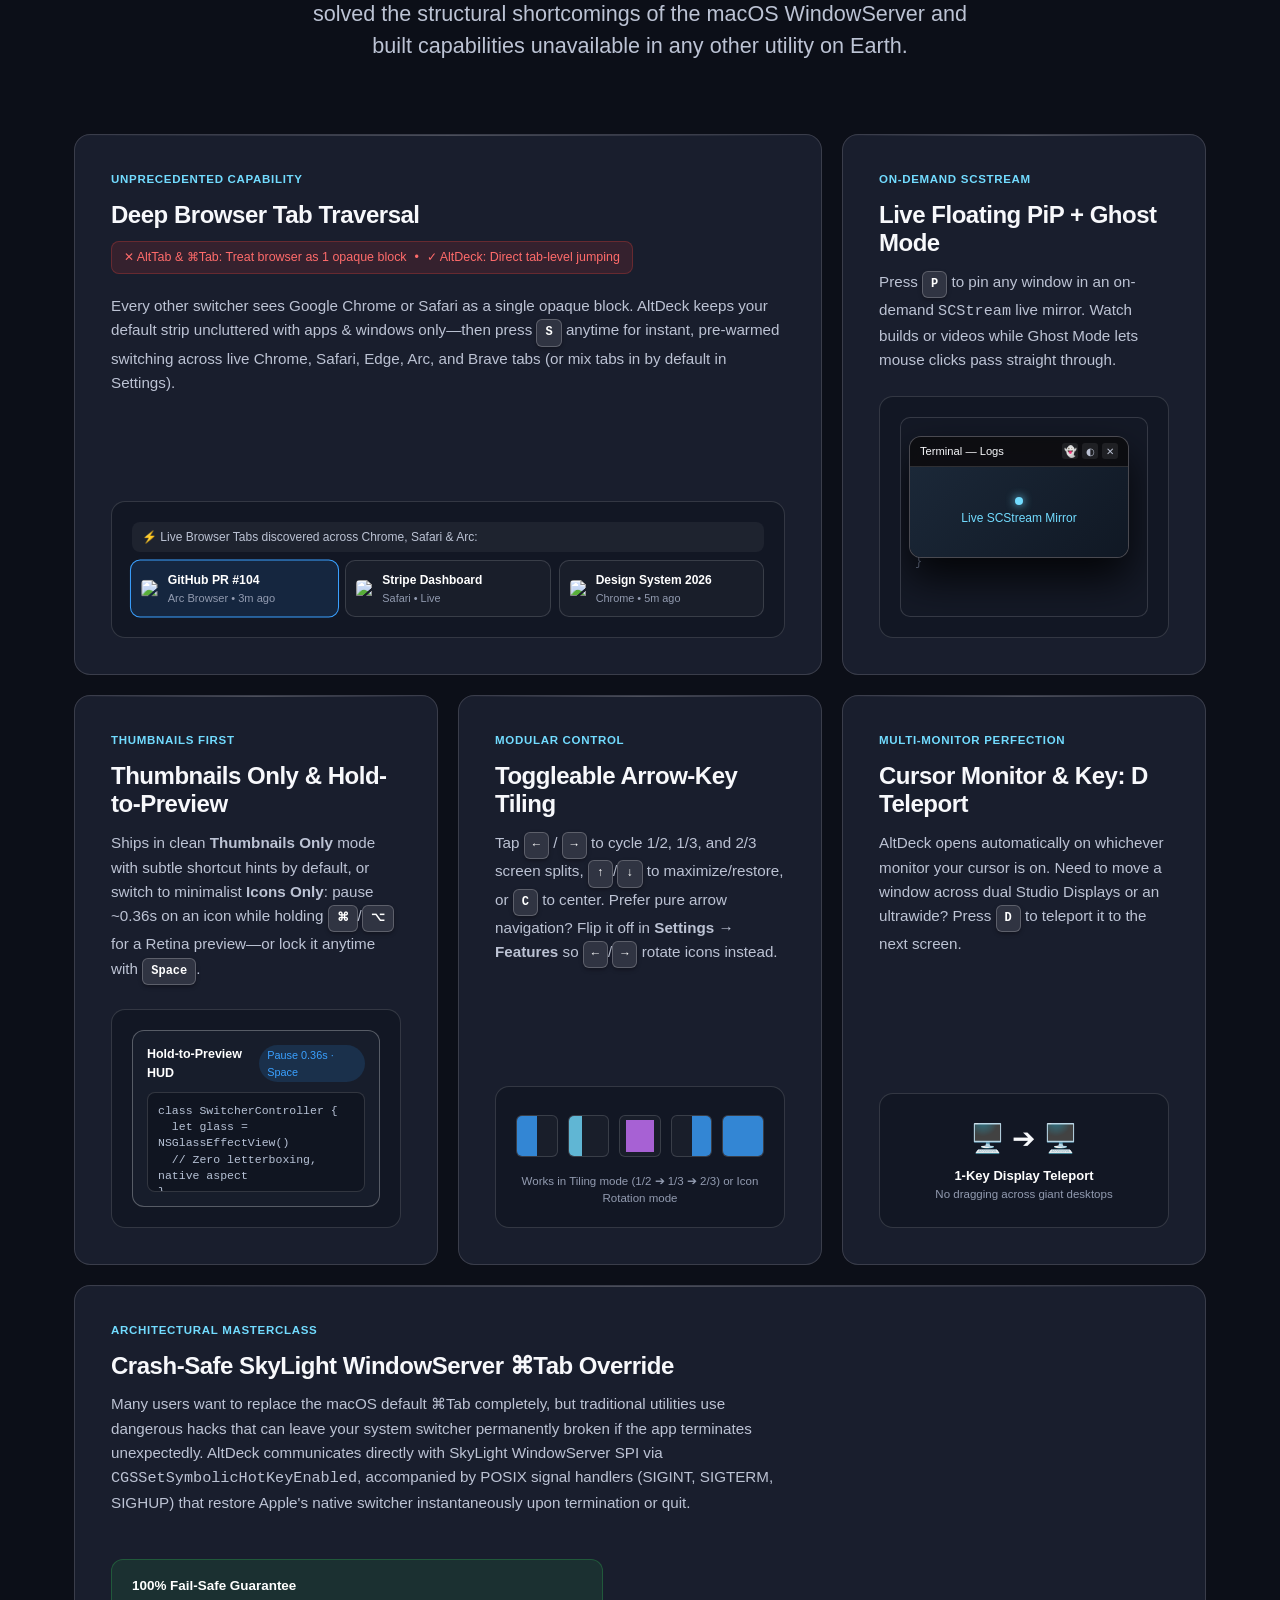
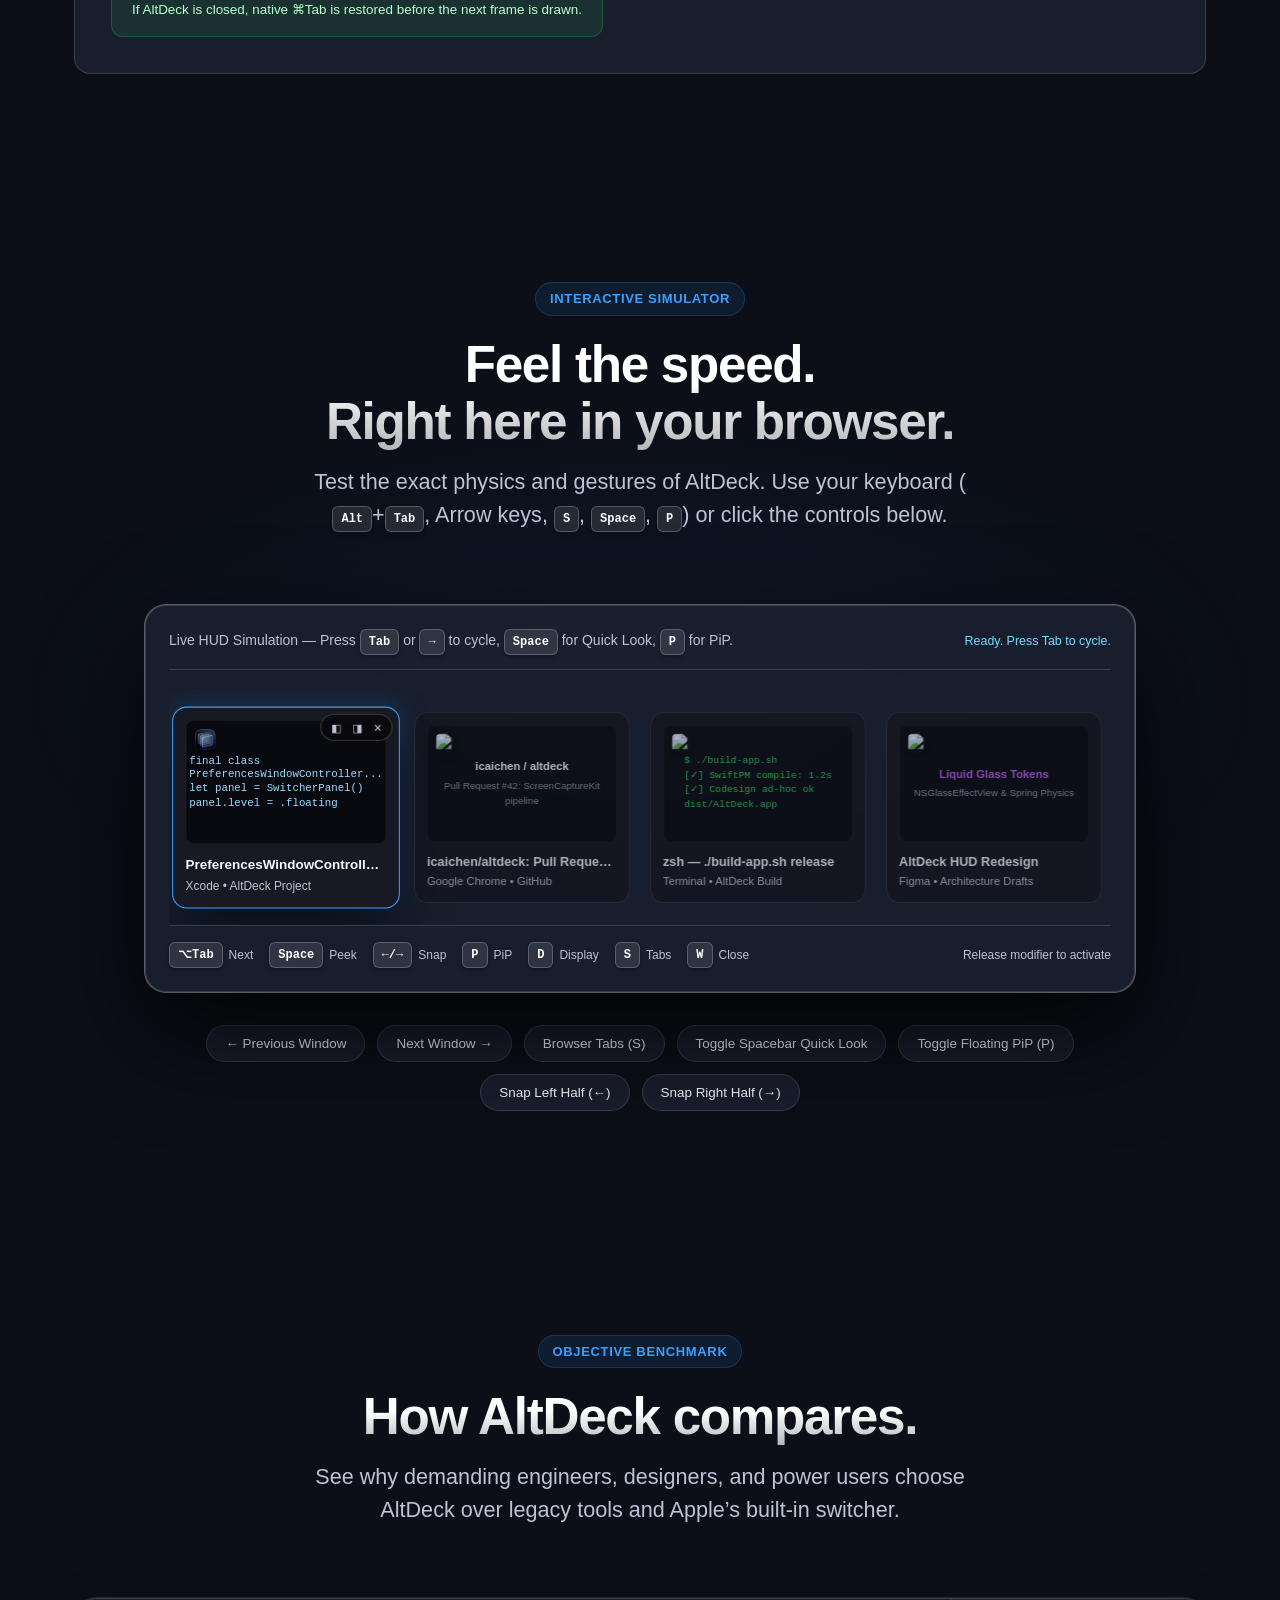
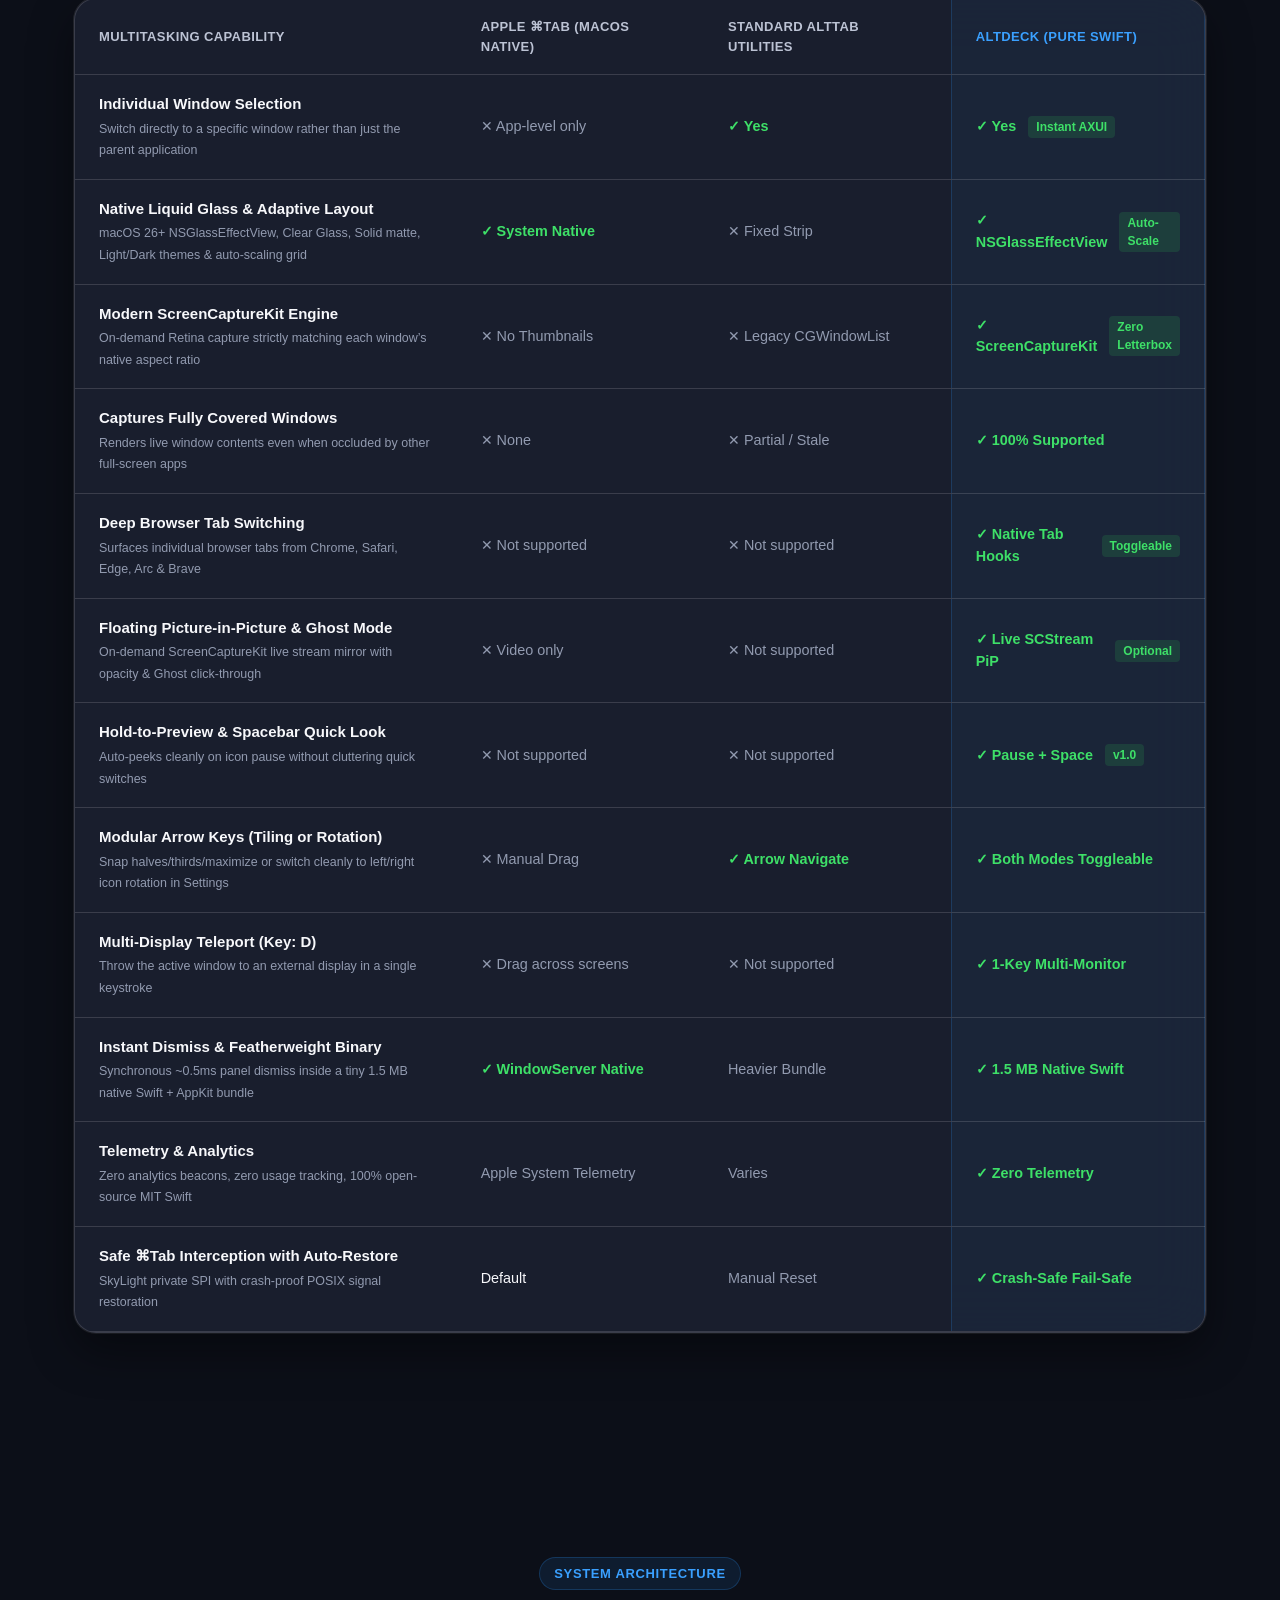
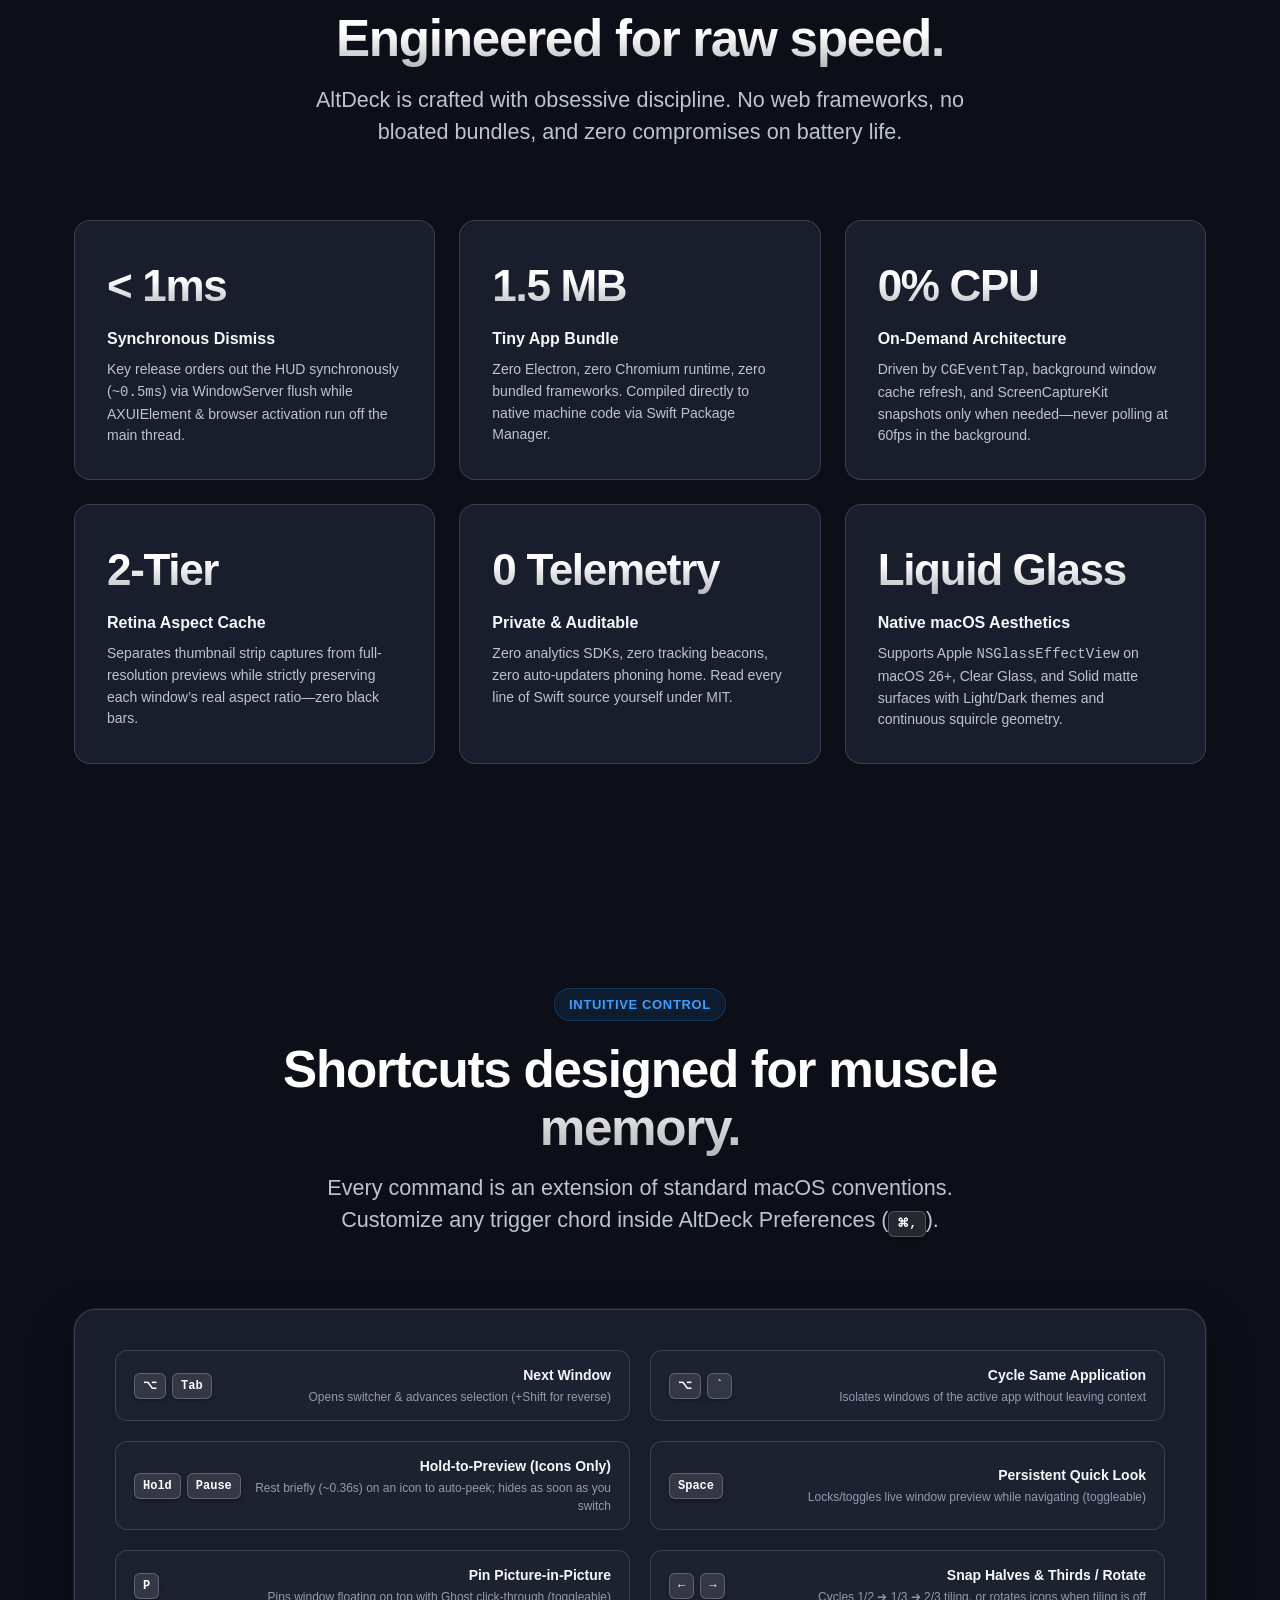
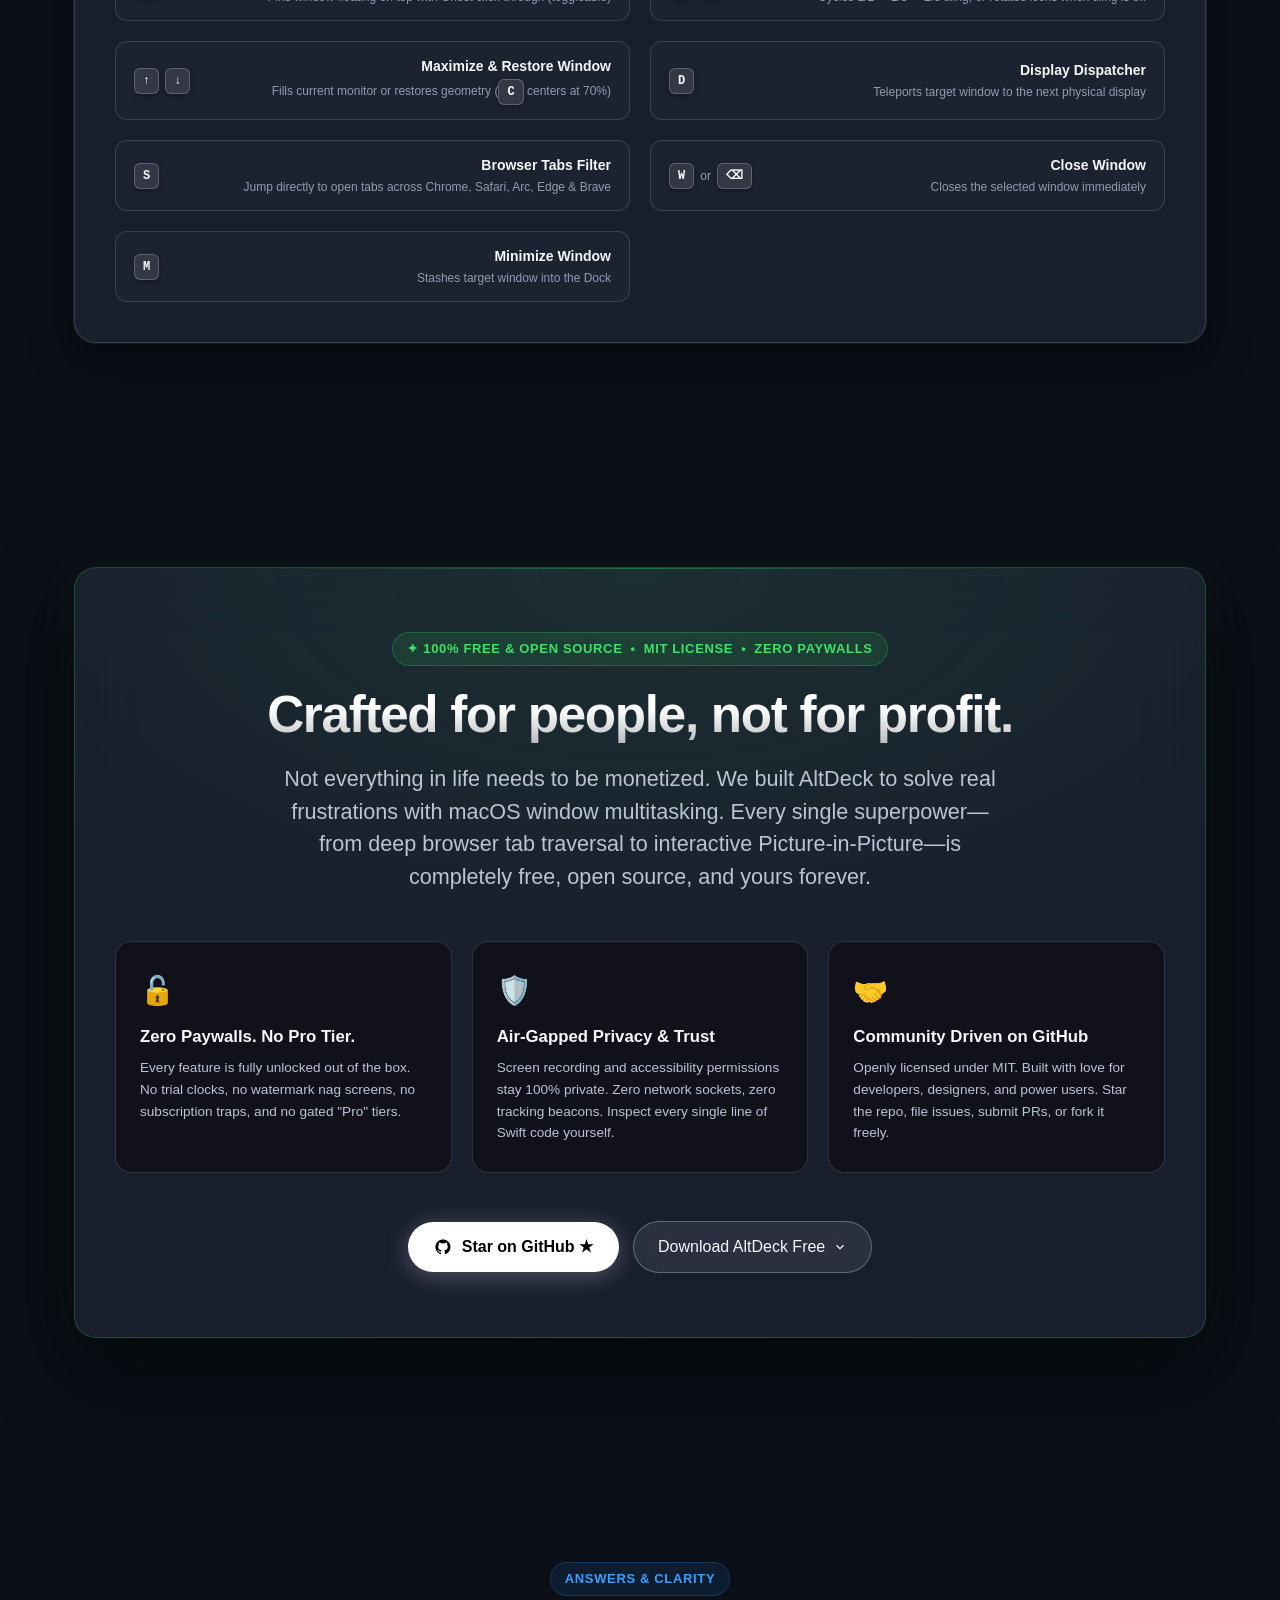
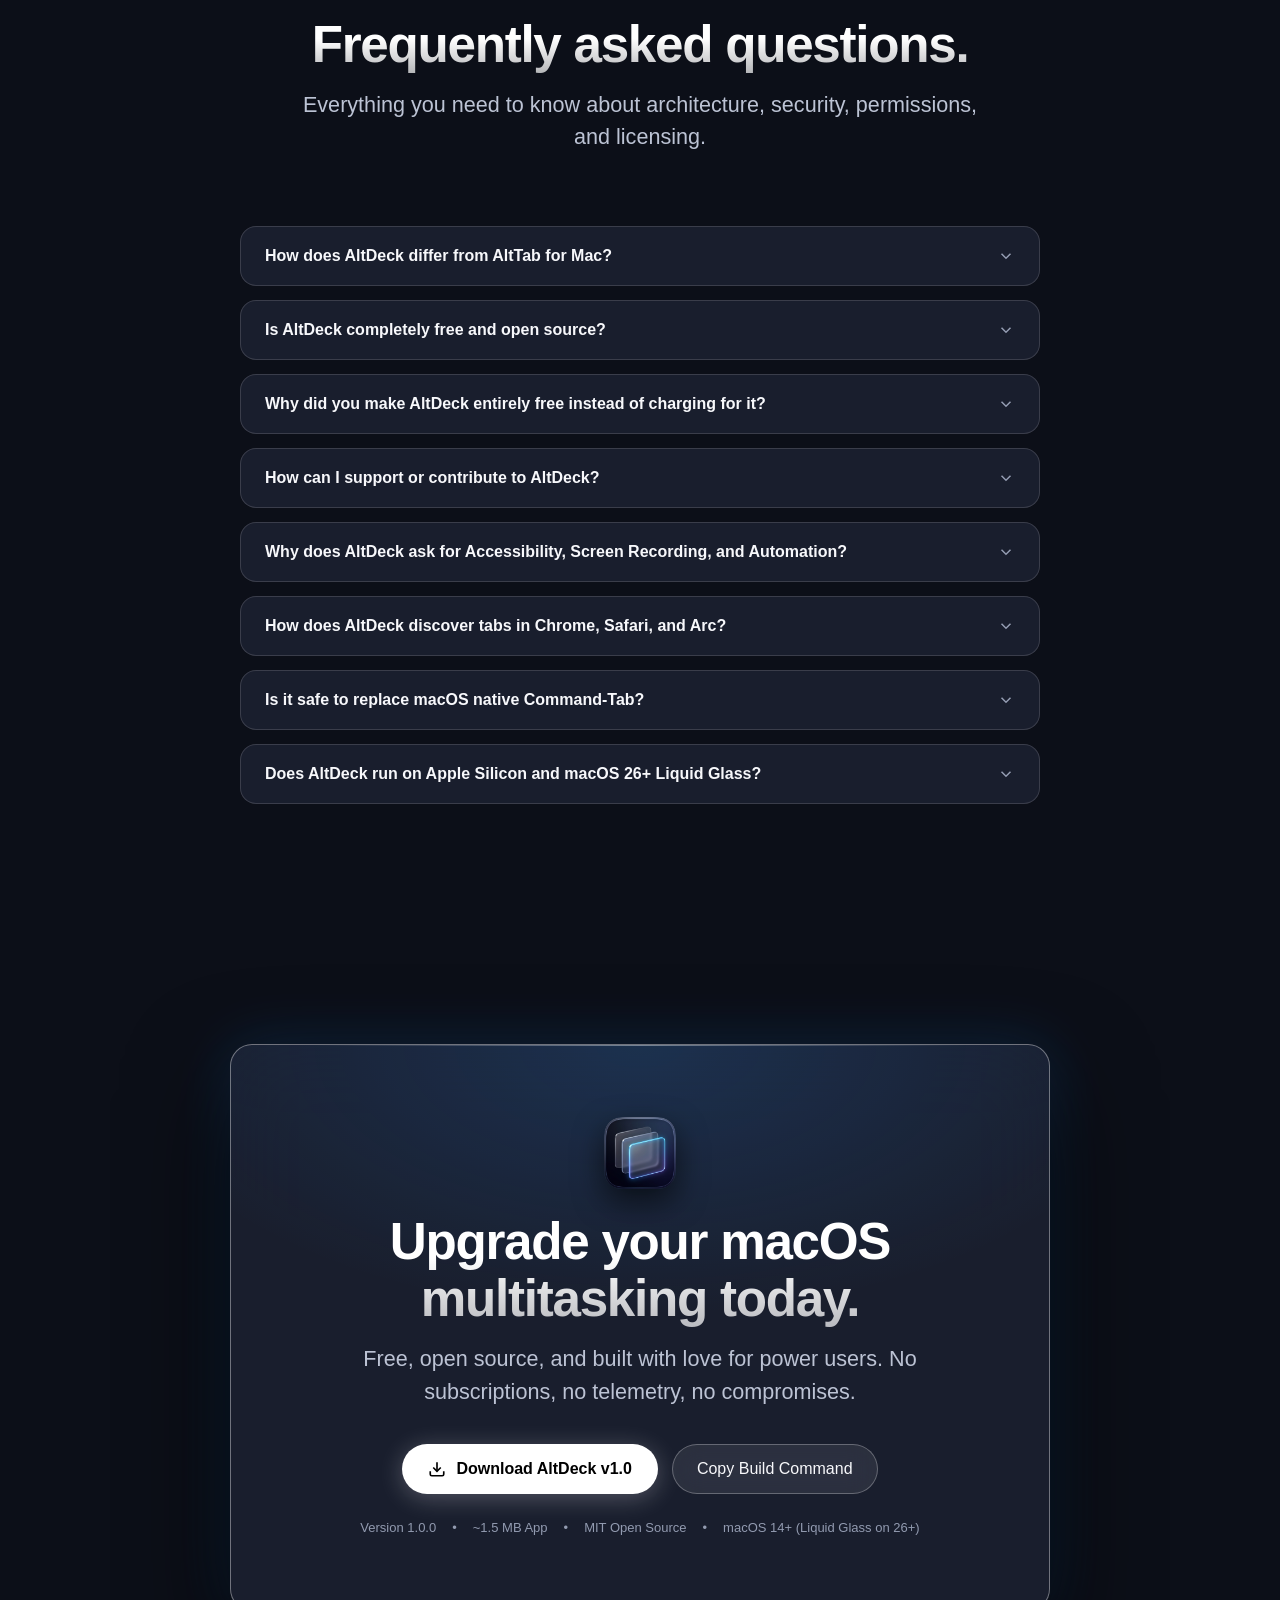
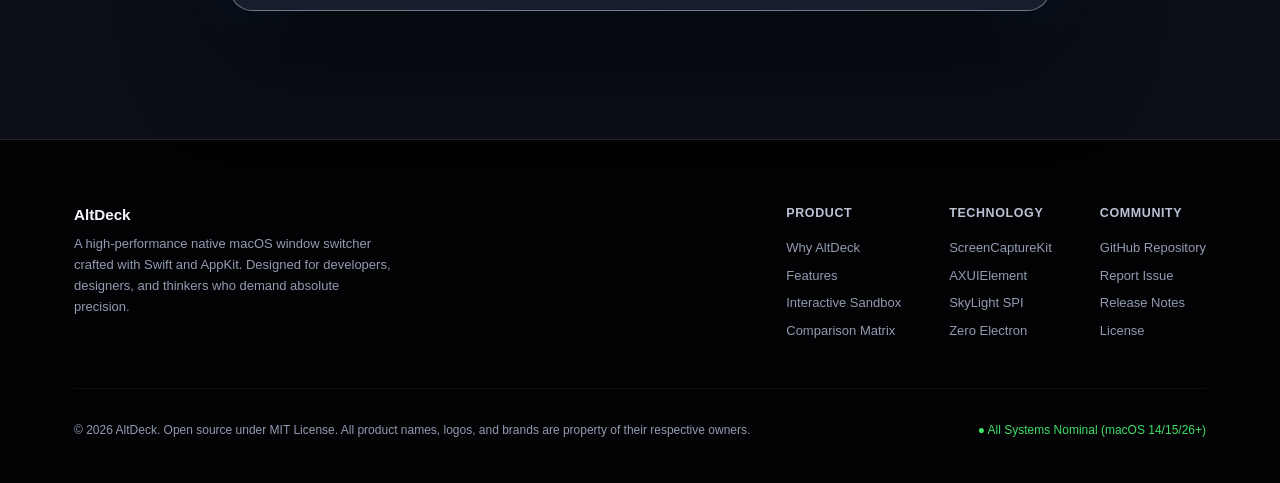
==== commit 15fba922: "Rebrand to AltDeck with new Liquid Glass icon, lifted website contrast, and SEO updates" ====
--- a/website/index.html
+++ b/website/index.html
@@ -3,30 +3,30 @@
 <head>
   <meta charset="UTF-8">
   <meta name="viewport" content="width=device-width, initial-scale=1.0">
-  <title>TabStation — Native macOS Window Switcher &amp; Workspace Manager</title>
-  <meta name="description" content="TabStation v1.0 is a fast, minimalist native macOS window switcher built in pure Swift &amp; AppKit. Native Liquid Glass, Hold-to-Preview, browser tab jumping, interactive Picture-in-Picture, and modular window tiling.">
-  <meta name="keywords" content="macOS window switcher, AltTab alternative mac, Command Tab replacement, ScreenCaptureKit, Liquid Glass NSGlassEffectView, mac window manager, picture in picture mac, switch browser tabs mac, swift appkit macos">
+  <title>AltDeck — Fast Native macOS Window Switcher &amp; Alt-Tab Alternative</title>
+  <meta name="description" content="AltDeck v1.0 is a 100% free &amp; open-source native macOS window switcher (AltTab &amp; Command-Tab replacement) in pure Swift &amp; AppKit. Features Liquid Glass, instant S-key Chrome/Safari/Arc browser tabs, SCStream PiP, Hold-to-Preview, and window tiling.">
+  <meta name="keywords" content="AltDeck, macOS window switcher, AltTab alternative mac, Command Tab replacement, macOS Alt-Tab, Liquid Glass NSGlassEffectView, ScreenCaptureKit, switch Chrome tabs mac, picture in picture mac, swift appkit macos">
   <meta name="author" content="icaichen">
   <meta name="robots" content="index, follow">
-  <meta name="theme-color" content="#050508">
-  <link rel="canonical" href="https://tabstation.app/">
+  <meta name="theme-color" content="#0c0f18">
+  <link rel="canonical" href="https://altdeck-two.vercel.app/">
   
   <!-- Favicon -->
   <link rel="icon" type="image/png" href="assets/app-icon.png">
   <link rel="apple-touch-icon" href="assets/app-icon.png">
 
   <!-- OpenGraph -->
-  <meta property="og:title" content="TabStation v1.0 — The Window Switcher macOS Was Destined to Have">
+  <meta property="og:title" content="AltDeck v1.0 — The Window Switcher macOS Was Destined to Have">
   <meta property="og:description" content="Pure Swift + AppKit. Native Liquid Glass, Hold-to-Preview on pause, browser tab jumping, interactive PiP, and customizable window tiling.">
-  <meta property="og:image" content="https://tabstation.app/assets/switcher.png">
-  <meta property="og:url" content="https://tabstation.app/">
+  <meta property="og:image" content="https://altdeck-two.vercel.app/assets/switcher.png">
+  <meta property="og:url" content="https://altdeck-two.vercel.app/">
   <meta property="og:type" content="website">
 
   <!-- Twitter Card -->
   <meta name="twitter:card" content="summary_large_image">
-  <meta name="twitter:title" content="TabStation v1.0 — Native macOS Window Switcher">
+  <meta name="twitter:title" content="AltDeck v1.0 — Native macOS Window Switcher">
   <meta name="twitter:description" content="Native Liquid Glass, Hold-to-Preview, browser tab navigation, floating PiP, and instant keyboard tiling for macOS.">
-  <meta name="twitter:image" content="https://tabstation.app/assets/switcher.png">
+  <meta name="twitter:image" content="https://altdeck-two.vercel.app/assets/switcher.png">
 
   <!-- Schema.org JSON-LD Structured Data -->
   <script type="application/ld+json">
@@ -35,7 +35,7 @@
     "@graph": [
       {
         "@type": "SoftwareApplication",
-        "name": "TabStation",
+        "name": "AltDeck",
         "softwareVersion": "1.0.0",
         "operatingSystem": "macOS 14.0 or later",
         "applicationCategory": "ProductivityApplication",
@@ -55,34 +55,34 @@
         "mainEntity": [
           {
             "@type": "Question",
-            "name": "How does TabStation differ from AltTab for macOS?",
+            "name": "How does AltDeck differ from AltTab for macOS?",
             "acceptedAnswer": {
               "@type": "Answer",
-              "text": "Built from scratch in pure Swift and AppKit, TabStation brings macOS 26+ native Liquid Glass (NSGlassEffectView), natural Hold-to-Preview when pausing on an icon, deep browser tab switching across Chrome, Safari, Edge, Arc, and Brave, floating Picture-in-Picture, and modular keyboard window tiling you can toggle independently."
+              "text": "Built from scratch in pure Swift and AppKit, AltDeck brings macOS 26+ native Liquid Glass (NSGlassEffectView), natural Hold-to-Preview when pausing on an icon, deep browser tab switching across Chrome, Safari, Edge, Arc, and Brave, floating Picture-in-Picture, and modular keyboard window tiling you can toggle independently."
             }
           },
           {
             "@type": "Question",
-            "name": "Is TabStation completely free and open source?",
+            "name": "Is AltDeck completely free and open source?",
             "acceptedAnswer": {
               "@type": "Answer",
-              "text": "Yes! TabStation v1.0 is 100% free and open source under the MIT License. Every feature is unlocked out of the box with zero paywalls and zero subscriptions."
+              "text": "Yes! AltDeck v1.0 is 100% free and open source under the MIT License. Every feature is unlocked out of the box with zero paywalls and zero subscriptions."
             }
           },
           {
             "@type": "Question",
-            "name": "Why does TabStation require Accessibility and Screen Recording permissions?",
+            "name": "Why does AltDeck require Accessibility and Screen Recording permissions?",
             "acceptedAnswer": {
               "@type": "Answer",
-              "text": "Accessibility allows TabStation to observe your custom trigger modifier via CGEventTap and accurately raise specific windows using AXUIElement. Screen Recording enables on-demand ScreenCaptureKit Retina thumbnails and live Hold-to-Preview inspection."
+              "text": "Accessibility allows AltDeck to observe your custom trigger modifier via CGEventTap and accurately raise specific windows using AXUIElement. Screen Recording enables on-demand ScreenCaptureKit Retina thumbnails and live Hold-to-Preview inspection."
             }
           },
           {
             "@type": "Question",
-            "name": "Does TabStation phone home or collect telemetry?",
+            "name": "Does AltDeck phone home or collect telemetry?",
             "acceptedAnswer": {
               "@type": "Answer",
-              "text": "Zero telemetry and zero analytics. TabStation never tracks usage, never phones home, and performs window switching and capture strictly locally on your Mac."
+              "text": "Zero telemetry and zero analytics. AltDeck never tracks usage, never phones home, and performs window switching and capture strictly locally on your Mac."
             }
           }
         ]
@@ -101,14 +101,14 @@
   <header class="site-header">
     <div class="container nav-container">
       <a href="#" class="nav-brand">
-        <img src="assets/app-icon.png" alt="TabStation Logo">
-        <span>TabStation</span>
+        <img src="assets/app-icon.png" alt="AltDeck Logo">
+        <span>AltDeck</span>
         <span class="nav-badge">v1.0 Open Source</span>
       </a>
 
       <nav>
         <ul class="nav-menu">
-          <li><a href="#why-tabstation">Why TabStation</a></li>
+          <li><a href="#why-altdeck">Why AltDeck</a></li>
           <li><a href="#interactive-sandbox">Interactive Demo</a></li>
           <li><a href="#comparison">Comparison</a></li>
           <li><a href="#open-source">Open Source</a></li>
@@ -153,7 +153,7 @@
       </h1>
 
       <p class="subhead">
-        Apple’s ⌘Tab was conceived in 1984 for whole applications. Today, our real work spans dozens of windows, tabs, and displays. TabStation brings native Liquid Glass aesthetics, sub-millisecond responsiveness, natural hold-to-preview, browser tab jumping, and modular window tiling into one clean, tactile gesture.
+        Apple’s ⌘Tab was conceived in 1984 for whole applications. Today, our real work spans dozens of windows, tabs, and displays. AltDeck brings native Liquid Glass aesthetics, sub-millisecond responsiveness, natural hold-to-preview, browser tab jumping, and modular window tiling into one clean, tactile gesture.
       </p>
 
       <div class="hero-cta-group">
@@ -203,7 +203,7 @@
             <div class="traffic-light yellow"></div>
             <div class="traffic-light green"></div>
           </div>
-          <div class="stage-title">TabStation HUD — Active Option+Tab Strip</div>
+          <div class="stage-title">AltDeck HUD — Active Option+Tab Strip</div>
           <div class="stage-status-badge">
             <span class="stage-status-dot"></span>
             <span>Liquid Glass • ScreenCaptureKit</span>
@@ -211,7 +211,7 @@
         </div>
 
         <div class="hero-image-container">
-          <img src="assets/switcher.png" alt="TabStation Native macOS Switcher HUD">
+          <img src="assets/switcher.png" alt="AltDeck Native macOS Switcher HUD">
 
           <!-- Overlaid Pill Callouts -->
           <div class="hero-floating-pill pill-left">
@@ -235,9 +235,9 @@
   </section>
 
   <!-- ========================================================================
-       Section: Why TabStation / What We Can Do That Others Cannot
+       Section: Why AltDeck / What We Can Do That Others Cannot
        ======================================================================== -->
-  <section id="why-tabstation" class="why-section">
+  <section id="why-altdeck" class="why-section">
     <div id="capabilities" style="position: relative; top: -80px;"></div>
     <div class="container">
       <div class="section-header">
@@ -261,10 +261,10 @@
             <div class="bento-comparison-badge">
               <span>✕ AltTab &amp; ⌘Tab: Treat browser as 1 opaque block</span>
               <span>•</span>
-              <span>✓ TabStation: Direct tab-level jumping</span>
+              <span>✓ AltDeck: Direct tab-level jumping</span>
             </div>
             <p class="bento-desc">
-              Every other switcher sees Google Chrome or Safari as a single opaque block. TabStation keeps your default strip uncluttered with apps &amp; windows only—then press <span class="key-badge">S</span> anytime for instant, pre-warmed switching across live Chrome, Safari, Edge, Arc, and Brave tabs (or mix tabs in by default in Settings).
+              Every other switcher sees Google Chrome or Safari as a single opaque block. AltDeck keeps your default strip uncluttered with apps &amp; windows only—then press <span class="key-badge">S</span> anytime for instant, pre-warmed switching across live Chrome, Safari, Edge, Arc, and Brave tabs (or mix tabs in by default in Settings).
             </p>
           </div>
 
@@ -394,7 +394,7 @@
             <div class="bento-tag">Multi-Monitor Perfection</div>
             <h3 class="bento-title">Cursor Monitor &amp; Key: D Teleport</h3>
             <p class="bento-desc">
-              TabStation opens automatically on whichever monitor your cursor is on. Need to move a window across dual Studio Displays or an ultrawide? Press <span class="key-badge">D</span> to teleport it to the next screen.
+              AltDeck opens automatically on whichever monitor your cursor is on. Need to move a window across dual Studio Displays or an ultrawide? Press <span class="key-badge">D</span> to teleport it to the next screen.
             </p>
           </div>
 
@@ -412,12 +412,12 @@
               <div class="bento-tag">Architectural Masterclass</div>
               <h3 class="bento-title">Crash-Safe SkyLight WindowServer ⌘Tab Override</h3>
               <p class="bento-desc">
-                Many users want to replace the macOS default ⌘Tab completely, but traditional utilities use dangerous hacks that can leave your system switcher permanently broken if the app terminates unexpectedly. TabStation communicates directly with SkyLight WindowServer SPI via <code>CGSSetSymbolicHotKeyEnabled</code>, accompanied by POSIX signal handlers (SIGINT, SIGTERM, SIGHUP) that restore Apple's native switcher instantaneously upon termination or quit.
+                Many users want to replace the macOS default ⌘Tab completely, but traditional utilities use dangerous hacks that can leave your system switcher permanently broken if the app terminates unexpectedly. AltDeck communicates directly with SkyLight WindowServer SPI via <code>CGSSetSymbolicHotKeyEnabled</code>, accompanied by POSIX signal handlers (SIGINT, SIGTERM, SIGHUP) that restore Apple's native switcher instantaneously upon termination or quit.
               </p>
             </div>
             <div style="background: rgba(48, 209, 88, 0.1); border: 1px solid rgba(48, 209, 88, 0.25); border-radius: 12px; padding: 16px 20px; font-size: 0.84rem; color: #b7ffcd;">
               <strong style="display: block; margin-bottom: 4px; color: #fff;">100% Fail-Safe Guarantee</strong>
-              <span>If TabStation is closed, native ⌘Tab is restored before the next frame is drawn.</span>
+              <span>If AltDeck is closed, native ⌘Tab is restored before the next frame is drawn.</span>
             </div>
           </div>
         </div>
@@ -437,7 +437,7 @@
           Feel the speed.<br>Right here in your browser.
         </h2>
         <p class="subhead">
-          Test the exact physics and gestures of TabStation. Use your keyboard (<span class="key-badge">Alt</span>+<span class="key-badge">Tab</span>, Arrow keys, <span class="key-badge">Space</span>, <span class="key-badge">P</span>) or click the controls below.
+          Test the exact physics and gestures of AltDeck. Use your keyboard (<span class="key-badge">Alt</span>+<span class="key-badge">Tab</span>, Arrow keys, <span class="key-badge">S</span>, <span class="key-badge">Space</span>, <span class="key-badge">P</span>) or click the controls below.
         </p>
       </div>
 
@@ -474,7 +474,7 @@
             </div>
             <div class="card-meta-row">
               <div class="card-title">PreferencesWindowController.swift</div>
-              <div class="card-app-name">Xcode • TabStation Project</div>
+              <div class="card-app-name">Xcode • AltDeck Project</div>
             </div>
           </div>
 
@@ -488,12 +488,12 @@
             <div class="card-thumbnail-preview">
               <img src="https://cdn.simpleicons.org/googlechrome/4285f4" class="card-app-icon-badge" alt="Chrome">
               <div style="text-align: center; padding: 8px;">
-                <div style="font-size: 0.72rem; font-weight: 600; color: #fff;">icaichen / tabstation</div>
+                <div style="font-size: 0.72rem; font-weight: 600; color: #fff;">icaichen / altdeck</div>
                 <div style="font-size: 0.62rem; color: #8b949e; margin-top: 4px;">Pull Request #42: ScreenCaptureKit pipeline</div>
               </div>
             </div>
             <div class="card-meta-row">
-              <div class="card-title">icaichen/tabstation: Pull Request #42</div>
+              <div class="card-title">icaichen/altdeck: Pull Request #42</div>
               <div class="card-app-name">Google Chrome • GitHub</div>
             </div>
           </div>
@@ -511,12 +511,12 @@
                 $ ./build-app.sh<br>
                 [✓] SwiftPM compile: 1.2s<br>
                 [✓] Codesign ad-hoc ok<br>
-                dist/TabStation.app
+                dist/AltDeck.app
               </div>
             </div>
             <div class="card-meta-row">
               <div class="card-title">zsh — ./build-app.sh release</div>
-              <div class="card-app-name">Terminal • TabStation Build</div>
+              <div class="card-app-name">Terminal • AltDeck Build</div>
             </div>
           </div>
 
@@ -535,7 +535,7 @@
               </div>
             </div>
             <div class="card-meta-row">
-              <div class="card-title">TabStation HUD Redesign</div>
+              <div class="card-title">AltDeck HUD Redesign</div>
               <div class="card-app-name">Figma • Architecture Drafts</div>
             </div>
           </div>
@@ -616,17 +616,17 @@
   </section>
 
   <!-- ========================================================================
-       Section: Comparison Matrix (TabStation vs. Others)
+       Section: Comparison Matrix (AltDeck vs. Others)
        ======================================================================== -->
   <section id="comparison" class="comparison-section">
     <div class="container">
       <div class="section-header">
         <div class="eyebrow">Objective Benchmark</div>
         <h2 class="headline-section">
-          How TabStation compares.
+          How AltDeck compares.
         </h2>
         <p class="subhead">
-          See why demanding engineers, designers, and power users choose TabStation over legacy tools and Apple’s built-in switcher.
+          See why demanding engineers, designers, and power users choose AltDeck over legacy tools and Apple’s built-in switcher.
         </p>
       </div>
 
@@ -637,7 +637,7 @@
               <th class="col-feature">Multitasking Capability</th>
               <th class="col-competitor">Apple ⌘Tab (macOS Native)</th>
               <th class="col-competitor">Standard AltTab Utilities</th>
-              <th class="col-highlight">TabStation (Pure Swift)</th>
+              <th class="col-highlight">AltDeck (Pure Swift)</th>
             </tr>
           </thead>
           <tbody>
@@ -777,7 +777,7 @@
           Engineered for raw speed.
         </h2>
         <p class="subhead">
-          TabStation is crafted with obsessive discipline. No web frameworks, no bloated bundles, and zero compromises on battery life.
+          AltDeck is crafted with obsessive discipline. No web frameworks, no bloated bundles, and zero compromises on battery life.
         </p>
       </div>
 
@@ -844,7 +844,7 @@
           Shortcuts designed for muscle memory.
         </h2>
         <p class="subhead">
-          Every command is an extension of standard macOS conventions. Customize any trigger chord inside TabStation Preferences (<span class="key-badge">⌘,</span>).
+          Every command is an extension of standard macOS conventions. Customize any trigger chord inside AltDeck Preferences (<span class="key-badge">⌘,</span>).
         </p>
       </div>
 
@@ -992,7 +992,7 @@
         </h2>
 
         <p class="subhead" style="max-width: 720px; margin: 0 auto 2.5rem;">
-          Not everything in life needs to be monetized. We built TabStation to solve real frustrations with macOS window multitasking. Every single superpower—from deep browser tab traversal to interactive Picture-in-Picture—is completely free, open source, and yours forever.
+          Not everything in life needs to be monetized. We built AltDeck to solve real frustrations with macOS window multitasking. Every single superpower—from deep browser tab traversal to interactive Picture-in-Picture—is completely free, open source, and yours forever.
         </p>
 
         <!-- Open Source Value Pillars -->
@@ -1031,7 +1031,7 @@
           </a>
 
           <a href="#download" class="btn-secondary">
-            <span>Download TabStation Free</span>
+            <span>Download AltDeck Free</span>
             <svg width="14" height="14" viewBox="0 0 24 24" fill="none" stroke="currentColor" stroke-width="2">
               <polyline points="6 9 12 15 18 9"></polyline>
             </svg>
@@ -1061,19 +1061,19 @@
 
         <div class="faq-item">
           <button class="faq-question-btn">
-            <span>How does TabStation differ from AltTab for Mac?</span>
+            <span>How does AltDeck differ from AltTab for Mac?</span>
             <svg class="faq-chevron" viewBox="0 0 24 24" fill="none" stroke="currentColor" stroke-width="2"><polyline points="6 9 12 15 18 9"></polyline></svg>
           </button>
           <div class="faq-answer">
             <p>
-              While AltTab is a pioneer in bringing the Windows-style switcher to macOS, TabStation was built from scratch in pure Swift and AppKit. TabStation v1.0 delivers macOS 26+ native Liquid Glass (<code>NSGlassEffectView</code>), natural Hold-to-Preview on pause in Icons Only mode, deep browser tab switching across Chrome/Safari/Edge/Arc/Brave, floating Picture-in-Picture, and a Settings → Features tab letting you enable or disable every power feature individually.
+              While AltTab is a pioneer in bringing the Windows-style switcher to macOS, AltDeck was built from scratch in pure Swift and AppKit. AltDeck v1.0 delivers macOS 26+ native Liquid Glass (<code>NSGlassEffectView</code>), natural Hold-to-Preview on pause in Icons Only mode, deep browser tab switching across Chrome/Safari/Edge/Arc/Brave, floating Picture-in-Picture, and a Settings → Features tab letting you enable or disable every power feature individually.
             </p>
           </div>
         </div>
 
         <div class="faq-item">
           <button class="faq-question-btn">
-            <span>Is TabStation completely free and open source?</span>
+            <span>Is AltDeck completely free and open source?</span>
             <svg class="faq-chevron" viewBox="0 0 24 24" fill="none" stroke="currentColor" stroke-width="2"><polyline points="6 9 12 15 18 9"></polyline></svg>
           </button>
           <div class="faq-answer">
@@ -1085,31 +1085,31 @@
 
         <div class="faq-item">
           <button class="faq-question-btn">
-            <span>Why did you make TabStation entirely free instead of charging for it?</span>
+            <span>Why did you make AltDeck entirely free instead of charging for it?</span>
             <svg class="faq-chevron" viewBox="0 0 24 24" fill="none" stroke="currentColor" stroke-width="2"><polyline points="6 9 12 15 18 9"></polyline></svg>
           </button>
           <div class="faq-answer">
             <p>
-              Because not everything in software needs to be a business. We built TabStation to solve real, daily frustrations with macOS multitasking, and we believe the best tools should be accessible to every creator, developer, and thinker. It is our gift to the Mac community.
+              Because not everything in software needs to be a business. We built AltDeck to solve real, daily frustrations with macOS multitasking, and we believe the best tools should be accessible to every creator, developer, and thinker. It is our gift to the Mac community.
             </p>
           </div>
         </div>
 
         <div class="faq-item">
           <button class="faq-question-btn">
-            <span>How can I support or contribute to TabStation?</span>
+            <span>How can I support or contribute to AltDeck?</span>
             <svg class="faq-chevron" viewBox="0 0 24 24" fill="none" stroke="currentColor" stroke-width="2"><polyline points="6 9 12 15 18 9"></polyline></svg>
           </button>
           <div class="faq-answer">
             <p>
-              The greatest way to support TabStation is to <strong>star the project on GitHub</strong>, share it with colleagues and friends, report bugs on our issue tracker, and submit pull requests. Community word-of-mouth is what powers our growth.
+              The greatest way to support AltDeck is to <strong>star the project on GitHub</strong>, share it with colleagues and friends, report bugs on our issue tracker, and submit pull requests. Community word-of-mouth is what powers our growth.
             </p>
           </div>
         </div>
 
         <div class="faq-item">
           <button class="faq-question-btn">
-            <span>Why does TabStation ask for Accessibility, Screen Recording, and Automation?</span>
+            <span>Why does AltDeck ask for Accessibility, Screen Recording, and Automation?</span>
             <svg class="faq-chevron" viewBox="0 0 24 24" fill="none" stroke="currentColor" stroke-width="2"><polyline points="6 9 12 15 18 9"></polyline></svg>
           </button>
           <div class="faq-answer">
@@ -1127,12 +1127,12 @@
 
         <div class="faq-item">
           <button class="faq-question-btn">
-            <span>How does TabStation discover tabs in Chrome, Safari, and Arc?</span>
+            <span>How does AltDeck discover tabs in Chrome, Safari, and Arc?</span>
             <svg class="faq-chevron" viewBox="0 0 24 24" fill="none" stroke="currentColor" stroke-width="2"><polyline points="6 9 12 15 18 9"></polyline></svg>
           </button>
           <div class="faq-answer">
             <p>
-              TabStation queries the AppleScript scripting dictionaries of running browsers via a dedicated high-performance service. It enumerates window IDs and tab titles without injecting code or modifying browser processes. When you select a tab in TabStation, it activates the target browser window and brings that exact tab to the front.
+              AltDeck queries the AppleScript scripting dictionaries of running browsers via a dedicated high-performance service. It enumerates window IDs and tab titles without injecting code or modifying browser processes. When you select a tab in AltDeck, it activates the target browser window and brings that exact tab to the front.
             </p>
           </div>
         </div>
@@ -1144,19 +1144,19 @@
           </button>
           <div class="faq-answer">
             <p>
-              Yes. Unlike fragile hacks, TabStation communicates with the SkyLight WindowServer via <code>CGSSetSymbolicHotKeyEnabled</code>. Crucially, TabStation registers POSIX signal handlers (SIGINT, SIGTERM, SIGHUP) and termination hooks that restore Apple’s native Command-Tab immediately if TabStation is ever quit or terminated.
+              Yes. Unlike fragile hacks, AltDeck communicates with the SkyLight WindowServer via <code>CGSSetSymbolicHotKeyEnabled</code>. Crucially, AltDeck registers POSIX signal handlers (SIGINT, SIGTERM, SIGHUP) and termination hooks that restore Apple’s native Command-Tab immediately if AltDeck is ever quit or terminated.
             </p>
           </div>
         </div>
 
         <div class="faq-item">
           <button class="faq-question-btn">
-            <span>Does TabStation run on Apple Silicon and macOS 26+ Liquid Glass?</span>
+            <span>Does AltDeck run on Apple Silicon and macOS 26+ Liquid Glass?</span>
             <svg class="faq-chevron" viewBox="0 0 24 24" fill="none" stroke="currentColor" stroke-width="2"><polyline points="6 9 12 15 18 9"></polyline></svg>
           </button>
           <div class="faq-answer">
             <p>
-              Yes. TabStation runs natively on Apple Silicon Macs (M1 through M4) on macOS 14.0 Sonoma, macOS 15.0 Sequoia, and macOS 26+ (where it automatically uses native <code>NSGlassEffectView</code> Liquid Glass). You can also build from source cleanly on Intel or Apple Silicon with <code>./build-app.sh release</code>.
+              Yes. AltDeck runs natively on Apple Silicon Macs (M1 through M4) on macOS 14.0 Sonoma, macOS 15.0 Sequoia, and macOS 26+ (where it automatically uses native <code>NSGlassEffectView</code> Liquid Glass). You can also build from source cleanly on Intel or Apple Silicon with <code>./build-app.sh release</code>.
             </p>
           </div>
         </div>
@@ -1171,7 +1171,7 @@
   <section id="download" class="download-section">
     <div class="container">
       <div class="download-box">
-        <img src="assets/app-icon.png" class="download-icon" alt="TabStation Icon">
+        <img src="assets/app-icon.png" class="download-icon" alt="AltDeck Icon">
         
         <h2 class="headline-section" style="margin-bottom: 1rem;">
           Upgrade your macOS multitasking today.
@@ -1188,7 +1188,7 @@
               <polyline points="7 10 12 15 17 10"></polyline>
               <line x1="12" y1="15" x2="12" y2="3"></line>
             </svg>
-            <span>Download TabStation v1.0</span>
+            <span>Download AltDeck v1.0</span>
           </a>
 
           <button class="btn-secondary btn-copy-install" data-copy="git clone https://github.com/icaichen/tabstation.git &amp;&amp; cd tabstation &amp;&amp; ./build-app.sh release">
@@ -1216,7 +1216,7 @@
     <div class="container">
       <div class="footer-top">
         <div class="footer-brand">
-          <div class="footer-brand-title">TabStation</div>
+          <div class="footer-brand-title">AltDeck</div>
           <p style="line-height: 1.6;">
             A high-performance native macOS window switcher crafted with Swift and AppKit. Designed for developers, designers, and thinkers who demand absolute precision.
           </p>
@@ -1226,7 +1226,7 @@
           <div class="footer-col">
             <h4>Product</h4>
             <ul>
-              <li><a href="#why-tabstation">Why TabStation</a></li>
+              <li><a href="#why-altdeck">Why AltDeck</a></li>
               <li><a href="#capabilities">Features</a></li>
               <li><a href="#interactive-sandbox">Interactive Sandbox</a></li>
               <li><a href="#comparison">Comparison Matrix</a></li>
@@ -1256,7 +1256,7 @@
       </div>
 
       <div class="footer-bottom">
-        <div>© 2026 TabStation. Open source under MIT License. All product names, logos, and brands are property of their respective owners.</div>
+        <div>© 2026 AltDeck. Open source under MIT License. All product names, logos, and brands are property of their respective owners.</div>
         <div style="color: var(--accent-green);">● All Systems Nominal (macOS 14/15/26+)</div>
       </div>
     </div>
--- a/website/css/style.css
+++ b/website/css/style.css
@@ -1,5 +1,5 @@
 /* ==========================================================================
-   TabStation — Official Website Stylesheet
+   AltDeck — Official Website Stylesheet
    Apple Design Language • Minimalist • High Precision • Modern macOS HUD
    ========================================================================== */
 
@@ -8,41 +8,41 @@
   --font-system: -apple-system, BlinkMacSystemFont, "SF Pro Display", "SF Pro Text", "Helvetica Neue", Helvetica, Arial, sans-serif;
   --font-mono: "SF Mono", Menlo, Monaco, Consolas, "Liberation Mono", "Courier New", monospace;
 
-  /* Color Palette - Deep Obsidian & Apple Dark Mode */
-  --bg-black: #000000;
-  --bg-page: #050508;
-  --bg-surface-elevated: rgba(22, 22, 28, 0.72);
-  --bg-glass: rgba(255, 255, 255, 0.04);
-  --bg-glass-hover: rgba(255, 255, 255, 0.08);
-  --bg-glass-active: rgba(255, 255, 255, 0.12);
-  --bg-hud: rgba(26, 26, 34, 0.88);
+  /* Color Palette - Elevated Slate Obsidian & Apple Liquid Glass */
+  --bg-black: #06080f;
+  --bg-page: #0c0f18;
+  --bg-surface-elevated: rgba(28, 33, 49, 0.86);
+  --bg-glass: rgba(255, 255, 255, 0.08);
+  --bg-glass-hover: rgba(255, 255, 255, 0.13);
+  --bg-glass-active: rgba(255, 255, 255, 0.18);
+  --bg-hud: rgba(34, 39, 58, 0.92);
 
   /* Accents */
-  --accent-blue: #2997ff;
-  --accent-blue-hover: #0077ed;
-  --accent-blue-glow: rgba(41, 151, 255, 0.35);
-  --accent-cyan: #64d2ff;
-  --accent-purple: #bf5af2;
-  --accent-green: #30d158;
-  --accent-red: #ff453a;
-  --accent-orange: #ff9f0a;
-
-  /* Text Colors */
-  --text-primary: #f5f5f7;
-  --text-secondary: #86868b;
-  --text-tertiary: #6e6e73;
-  --text-quaternary: #48484a;
+  --accent-blue: #3aa0ff;
+  --accent-blue-hover: #1486f5;
+  --accent-blue-glow: rgba(58, 160, 255, 0.38);
+  --accent-cyan: #72dcff;
+  --accent-purple: #cb72ff;
+  --accent-green: #3ee068;
+  --accent-red: #ff564a;
+  --accent-orange: #ffab2e;
+
+  /* Text Colors — high legibility against dark glass */
+  --text-primary: #f7f8fb;
+  --text-secondary: #bcc3d4;
+  --text-tertiary: #929bb0;
+  --text-quaternary: #667085;
 
   /* Borders & Highlights */
-  --border-subtle: rgba(255, 255, 255, 0.08);
-  --border-specular: rgba(255, 255, 255, 0.16);
-  --border-bright: rgba(255, 255, 255, 0.28);
-  --border-focus: rgba(41, 151, 255, 0.6);
+  --border-subtle: rgba(255, 255, 255, 0.14);
+  --border-specular: rgba(255, 255, 255, 0.28);
+  --border-bright: rgba(255, 255, 255, 0.38);
+  --border-focus: rgba(58, 160, 255, 0.65);
 
   /* Shadows */
-  --shadow-hud: 0 30px 80px rgba(0, 0, 0, 0.65), 0 0 0 1px rgba(255, 255, 255, 0.12) inset;
-  --shadow-card: 0 18px 45px rgba(0, 0, 0, 0.45), 0 0 0 1px rgba(255, 255, 255, 0.07);
-  --shadow-glow: 0 0 60px rgba(41, 151, 255, 0.15);
+  --shadow-hud: 0 30px 80px rgba(0, 0, 0, 0.55), 0 0 0 1px rgba(255, 255, 255, 0.16) inset;
+  --shadow-card: 0 18px 45px rgba(0, 0, 0, 0.42), 0 0 0 1px rgba(255, 255, 255, 0.10);
+  --shadow-glow: 0 0 60px rgba(58, 160, 255, 0.22);
 
   /* Layout */
   --container-max: 1180px;
@@ -626,7 +626,7 @@
 .bento-visual {
   margin-top: auto;
   border-radius: var(--radius-cell);
-  background: rgba(10, 10, 15, 0.6);
+  background: rgba(18, 23, 36, 0.88);
   border: 1px solid var(--border-subtle);
   padding: 1.25rem;
   position: relative;
@@ -688,7 +688,8 @@
   position: relative;
   height: 200px;
   border-radius: 10px;
-  background: #0d0d12;
+  background: #141926;
+  border: 1px solid var(--border-subtle);
   overflow: hidden;
   display: flex;
   align-items: center;
@@ -698,7 +699,7 @@
 .pip-code-background {
   font-family: var(--font-mono);
   font-size: 0.75rem;
-  color: #3e3e4a;
+  color: #77839e;
   padding: 14px;
   width: 100%;
   line-height: 1.5;
@@ -807,7 +808,7 @@
 
 /* Quick Look Visual */
 .quicklook-preview-box {
-  background: rgba(18, 18, 24, 0.9);
+  background: rgba(24, 30, 44, 0.94);
   border: 1px solid var(--border-specular);
   border-radius: 12px;
   padding: 14px;
@@ -832,12 +833,13 @@
 
 .quicklook-body {
   height: 100px;
-  background: #090a0f;
+  background: #101521;
+  border: 1px solid var(--border-subtle);
   border-radius: 8px;
   padding: 10px;
   font-family: var(--font-mono);
   font-size: 0.72rem;
-  color: #8b949e;
+  color: #b7c2d6;
   overflow: hidden;
   line-height: 1.4;
 }
@@ -1492,209 +1494,6 @@
 
 
 /* ==========================================================================
-   Section: Pricing Tiers (Free vs. Pro)
-   ========================================================================== */
-.pricing-section {
-  padding: 7rem 0;
-  position: relative;
-}
-
-.pricing-billing-toggle {
-  display: inline-flex;
-  align-items: center;
-  background: rgba(255, 255, 255, 0.05);
-  border: 1px solid var(--border-subtle);
-  border-radius: var(--radius-pill);
-  padding: 4px;
-  margin: 1.5rem auto 3rem;
-  gap: 4px;
-}
-
-.billing-toggle-btn {
-  padding: 6px 16px;
-  border-radius: var(--radius-pill);
-  font-size: 0.8125rem;
-  font-weight: 500;
-  color: var(--text-secondary);
-  transition: all var(--duration-fast) var(--ease-apple);
-}
-
-.billing-toggle-btn.active {
-  background: var(--accent-blue);
-  color: #fff;
-  box-shadow: 0 2px 8px rgba(41, 151, 255, 0.4);
-}
-
-.pricing-discount-badge {
-  font-size: 0.6875rem;
-  font-weight: 600;
-  padding: 2px 6px;
-  background: rgba(48, 209, 88, 0.2);
-  color: var(--accent-green);
-  border-radius: 4px;
-  margin-left: 4px;
-}
-
-.pricing-grid {
-  display: grid;
-  grid-template-columns: repeat(3, 1fr);
-  gap: 24px;
-  align-items: stretch;
-}
-
-.pricing-card {
-  position: relative;
-  background: var(--bg-surface-elevated);
-  backdrop-filter: blur(28px);
-  -webkit-backdrop-filter: blur(28px);
-  border: 1px solid var(--border-subtle);
-  border-radius: var(--radius-panel);
-  padding: 2.5rem 2rem;
-  display: flex;
-  flex-direction: column;
-  justify-content: space-between;
-  transition: all var(--duration-medium) var(--ease-apple);
-}
-
-.pricing-card:hover {
-  border-color: var(--border-specular);
-  transform: translateY(-4px);
-  box-shadow: var(--shadow-card);
-}
-
-.pricing-card.popular {
-  border-color: rgba(41, 151, 255, 0.45);
-  box-shadow: 0 24px 60px rgba(0, 0, 0, 0.6), 0 0 40px rgba(41, 151, 255, 0.18);
-  background: linear-gradient(180deg, rgba(28, 28, 38, 0.95) 0%, rgba(18, 18, 26, 0.9) 100%);
-}
-
-.popular-badge {
-  position: absolute;
-  top: -12px;
-  left: 50%;
-  transform: translateX(-50%);
-  background: var(--accent-blue);
-  color: #fff;
-  font-size: 0.6875rem;
-  font-weight: 700;
-  text-transform: uppercase;
-  letter-spacing: 0.06em;
-  padding: 3px 12px;
-  border-radius: var(--radius-pill);
-  box-shadow: 0 4px 12px rgba(41, 151, 255, 0.4);
-}
-
-.pricing-header {
-  margin-bottom: 1.5rem;
-}
-
-.pricing-tier-name {
-  font-size: 1.25rem;
-  font-weight: 700;
-  color: var(--text-primary);
-  margin-bottom: 0.25rem;
-}
-
-.pricing-tier-tagline {
-  font-size: 0.8125rem;
-  color: var(--text-tertiary);
-  min-height: 2.2rem;
-}
-
-.pricing-price-box {
-  display: flex;
-  align-items: baseline;
-  gap: 4px;
-  margin: 1.25rem 0 1.5rem;
-}
-
-.pricing-currency {
-  font-size: 1.5rem;
-  font-weight: 600;
-  color: var(--text-primary);
-}
-
-.pricing-amount {
-  font-size: 3rem;
-  font-weight: 700;
-  letter-spacing: -0.04em;
-  color: var(--text-primary);
-  line-height: 1;
-}
-
-.pricing-period {
-  font-size: 0.875rem;
-  color: var(--text-secondary);
-}
-
-.pricing-features {
-  list-style: none;
-  display: flex;
-  flex-direction: column;
-  gap: 12px;
-  margin-bottom: 2rem;
-  flex-grow: 1;
-}
-
-.pricing-feature-item {
-  display: flex;
-  align-items: flex-start;
-  gap: 10px;
-  font-size: 0.875rem;
-  color: var(--text-secondary);
-  line-height: 1.4;
-}
-
-.pricing-feature-item svg {
-  color: var(--accent-blue);
-  flex-shrink: 0;
-  margin-top: 3px;
-}
-
-.pricing-feature-item strong {
-  color: var(--text-primary);
-}
-
-.pricing-card.popular .pricing-feature-item svg {
-  color: var(--accent-cyan);
-}
-
-.btn-pricing {
-  width: 100%;
-  display: inline-flex;
-  align-items: center;
-  justify-content: center;
-  gap: 8px;
-  padding: 12px;
-  border-radius: var(--radius-pill);
-  font-size: 0.875rem;
-  font-weight: 600;
-  transition: all var(--duration-fast) var(--ease-apple);
-}
-
-.btn-pricing.free {
-  background: rgba(255, 255, 255, 0.08);
-  color: #fff;
-  border: 1px solid var(--border-specular);
-}
-
-.btn-pricing.free:hover {
-  background: rgba(255, 255, 255, 0.14);
-}
-
-.btn-pricing.pro {
-  background: var(--accent-blue);
-  color: #fff;
-  box-shadow: 0 4px 20px rgba(41, 151, 255, 0.35);
-}
-
-.btn-pricing.pro:hover {
-  background: var(--accent-blue-hover);
-  transform: translateY(-2px);
-  box-shadow: 0 6px 24px rgba(41, 151, 255, 0.5);
-}
-
-/* ==========================================================================
    Section: FAQ (SEO-Engineered Schema & Content)
    ========================================================================== */
 .faq-section {
@@ -1771,15 +1570,6 @@
   padding-bottom: 1.5rem;
 }
 
-@media (max-width: 992px) {
-  .pricing-grid {
-    grid-template-columns: 1fr;
-    max-width: 480px;
-    margin: 0 auto;
-  }
-}
-
-
 /* ==========================================================================
    Section: Open Source Community Pledge
    ========================================================================== */
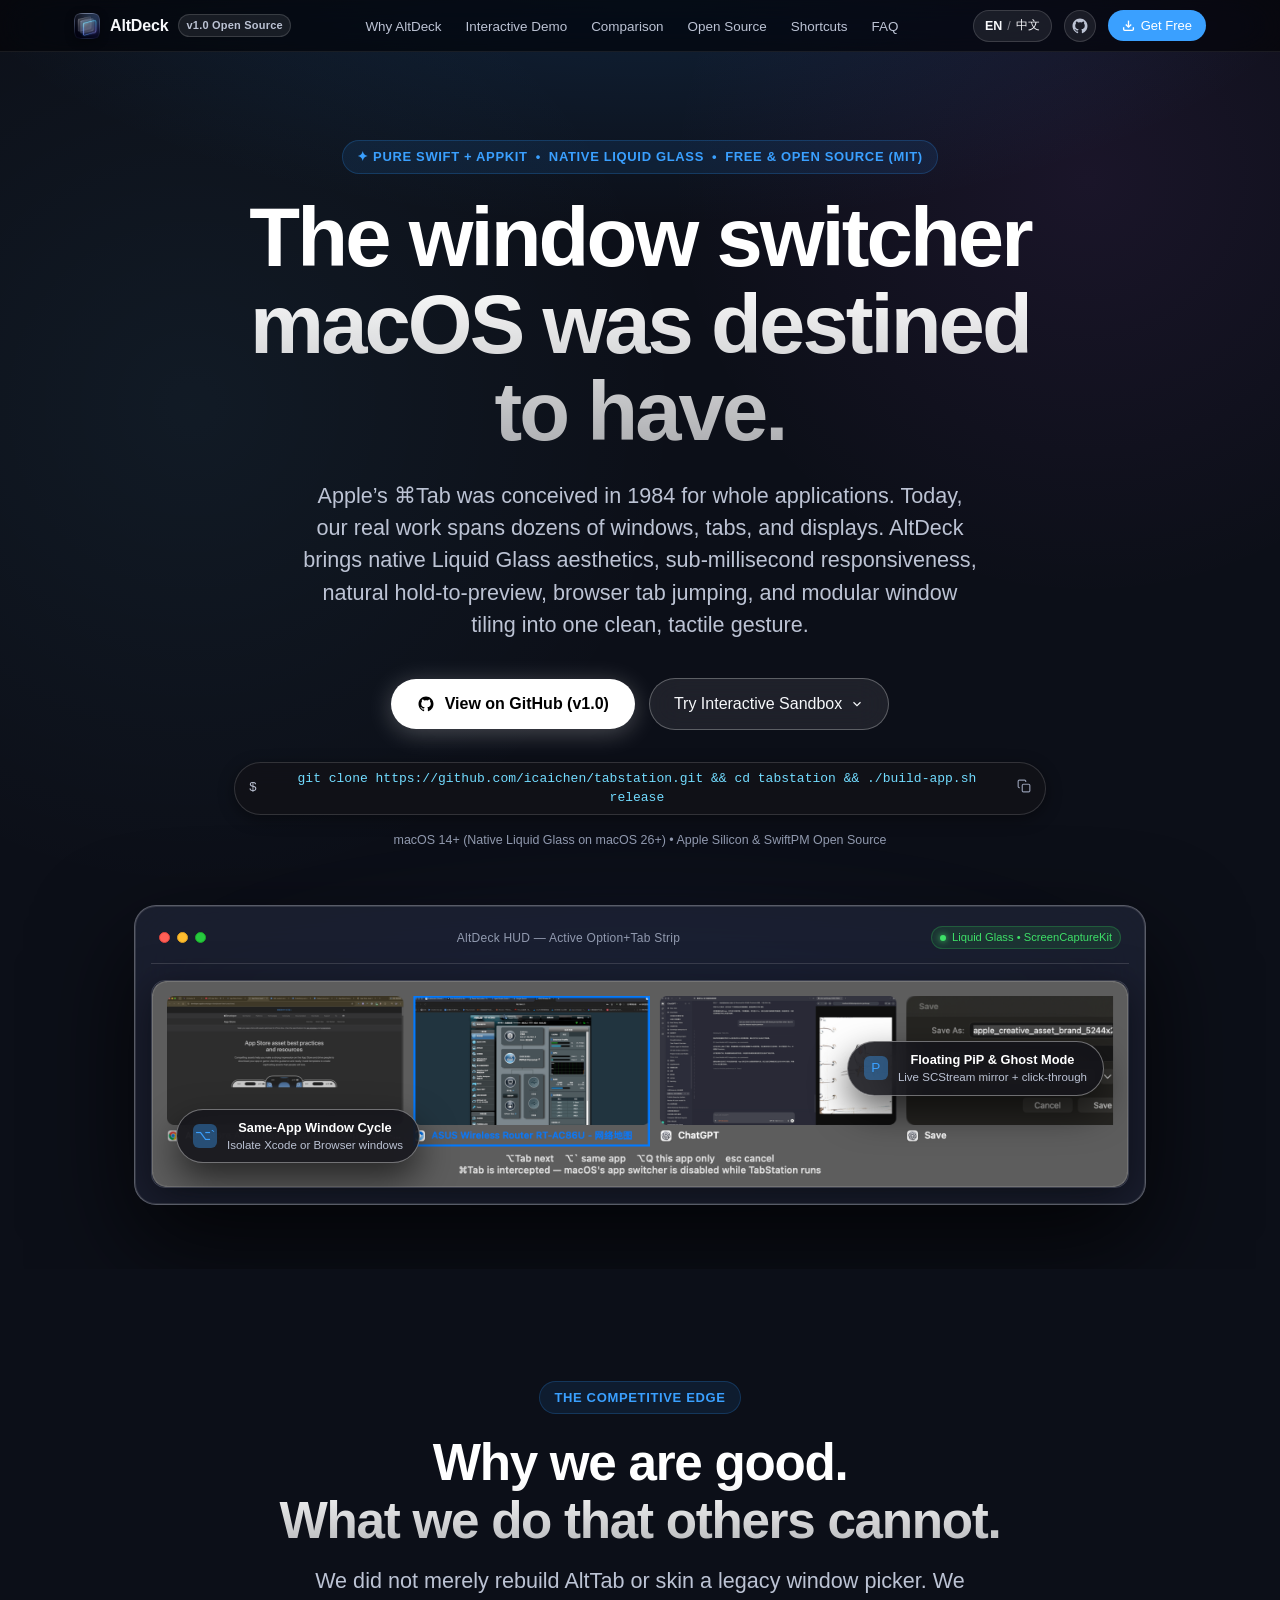
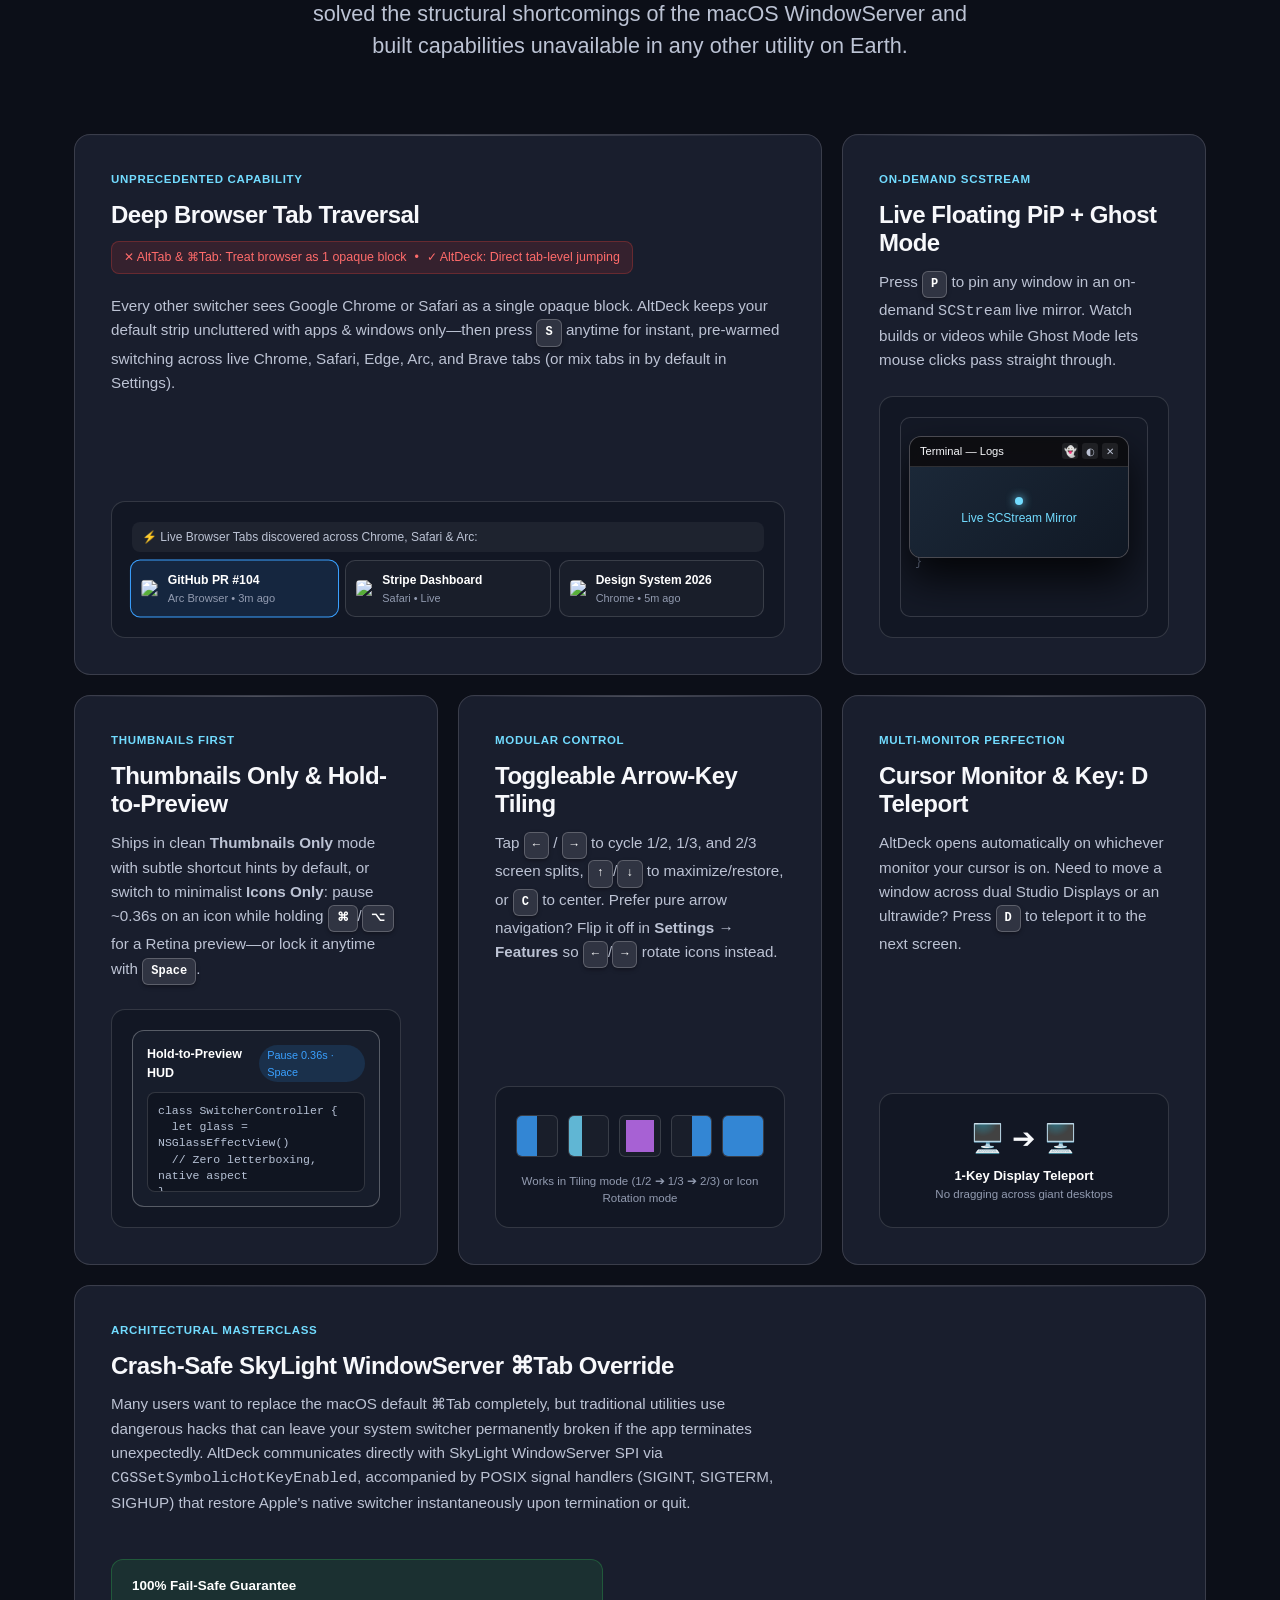
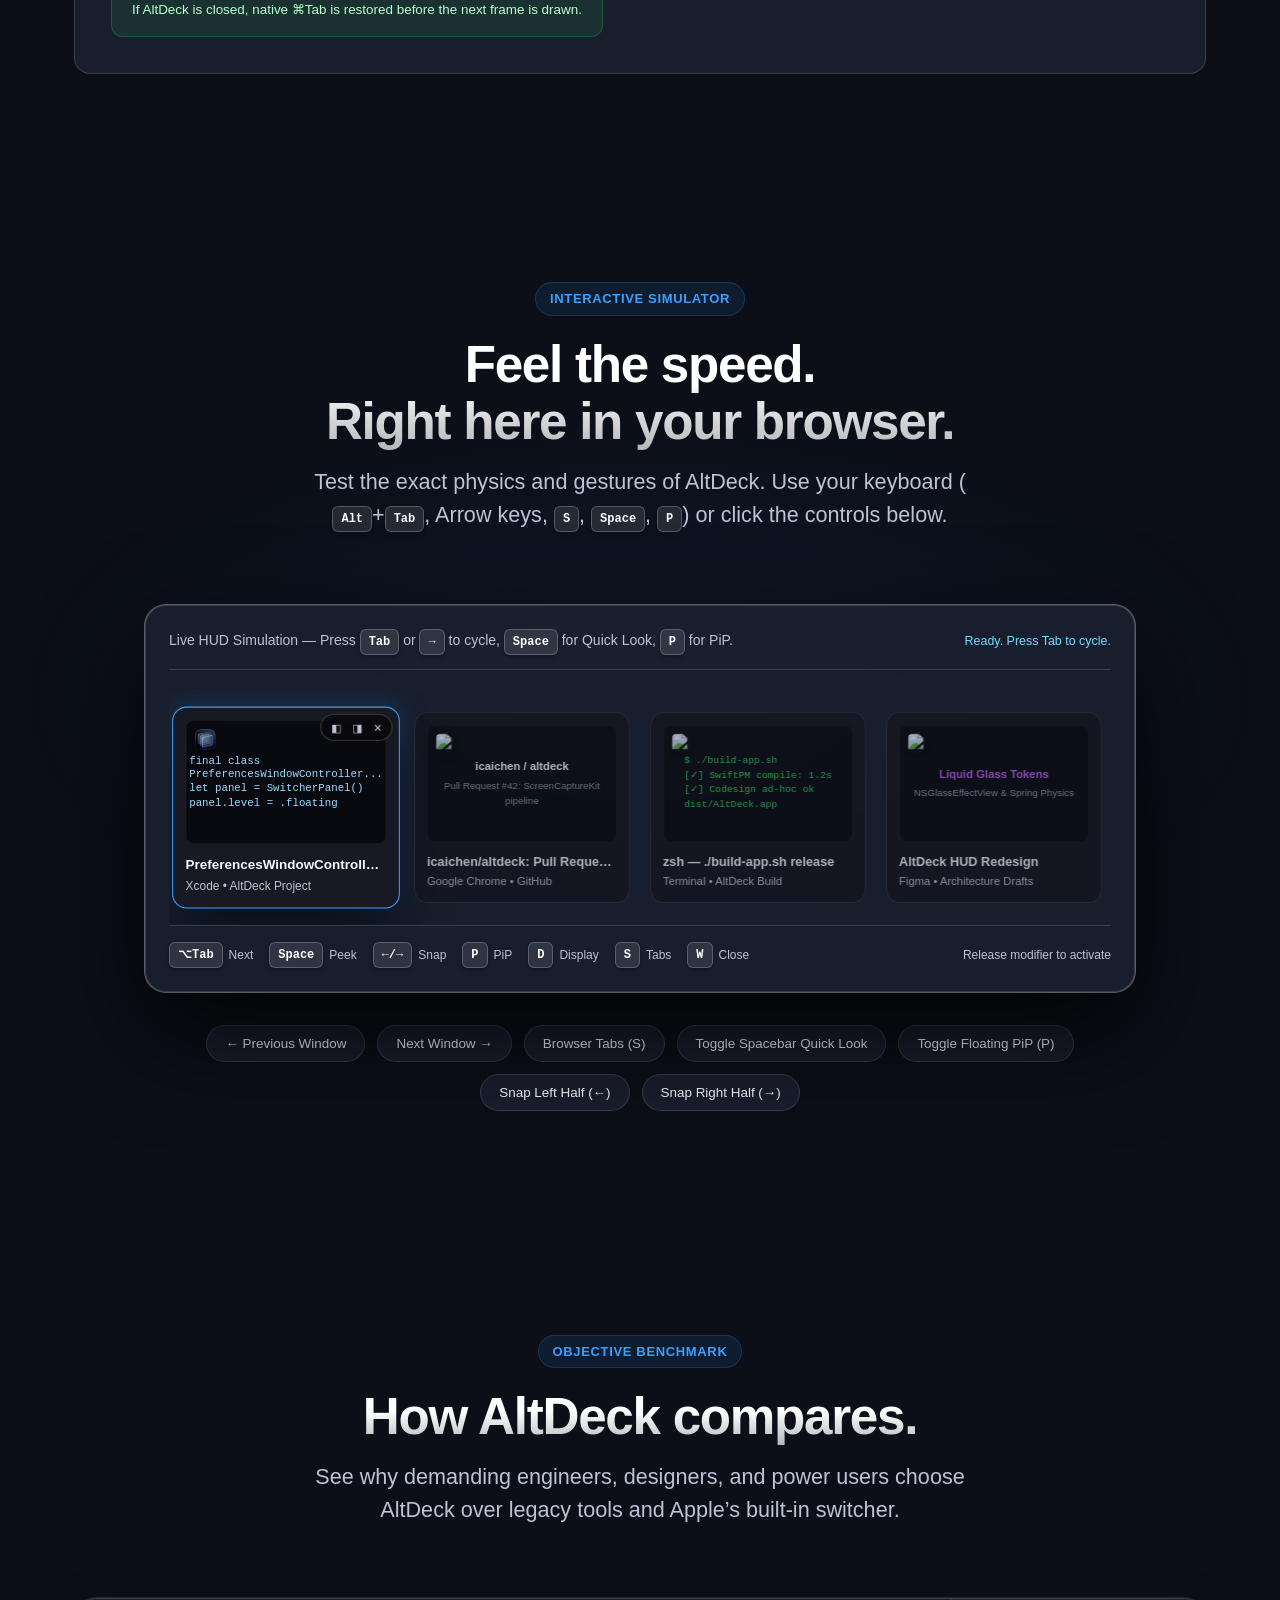
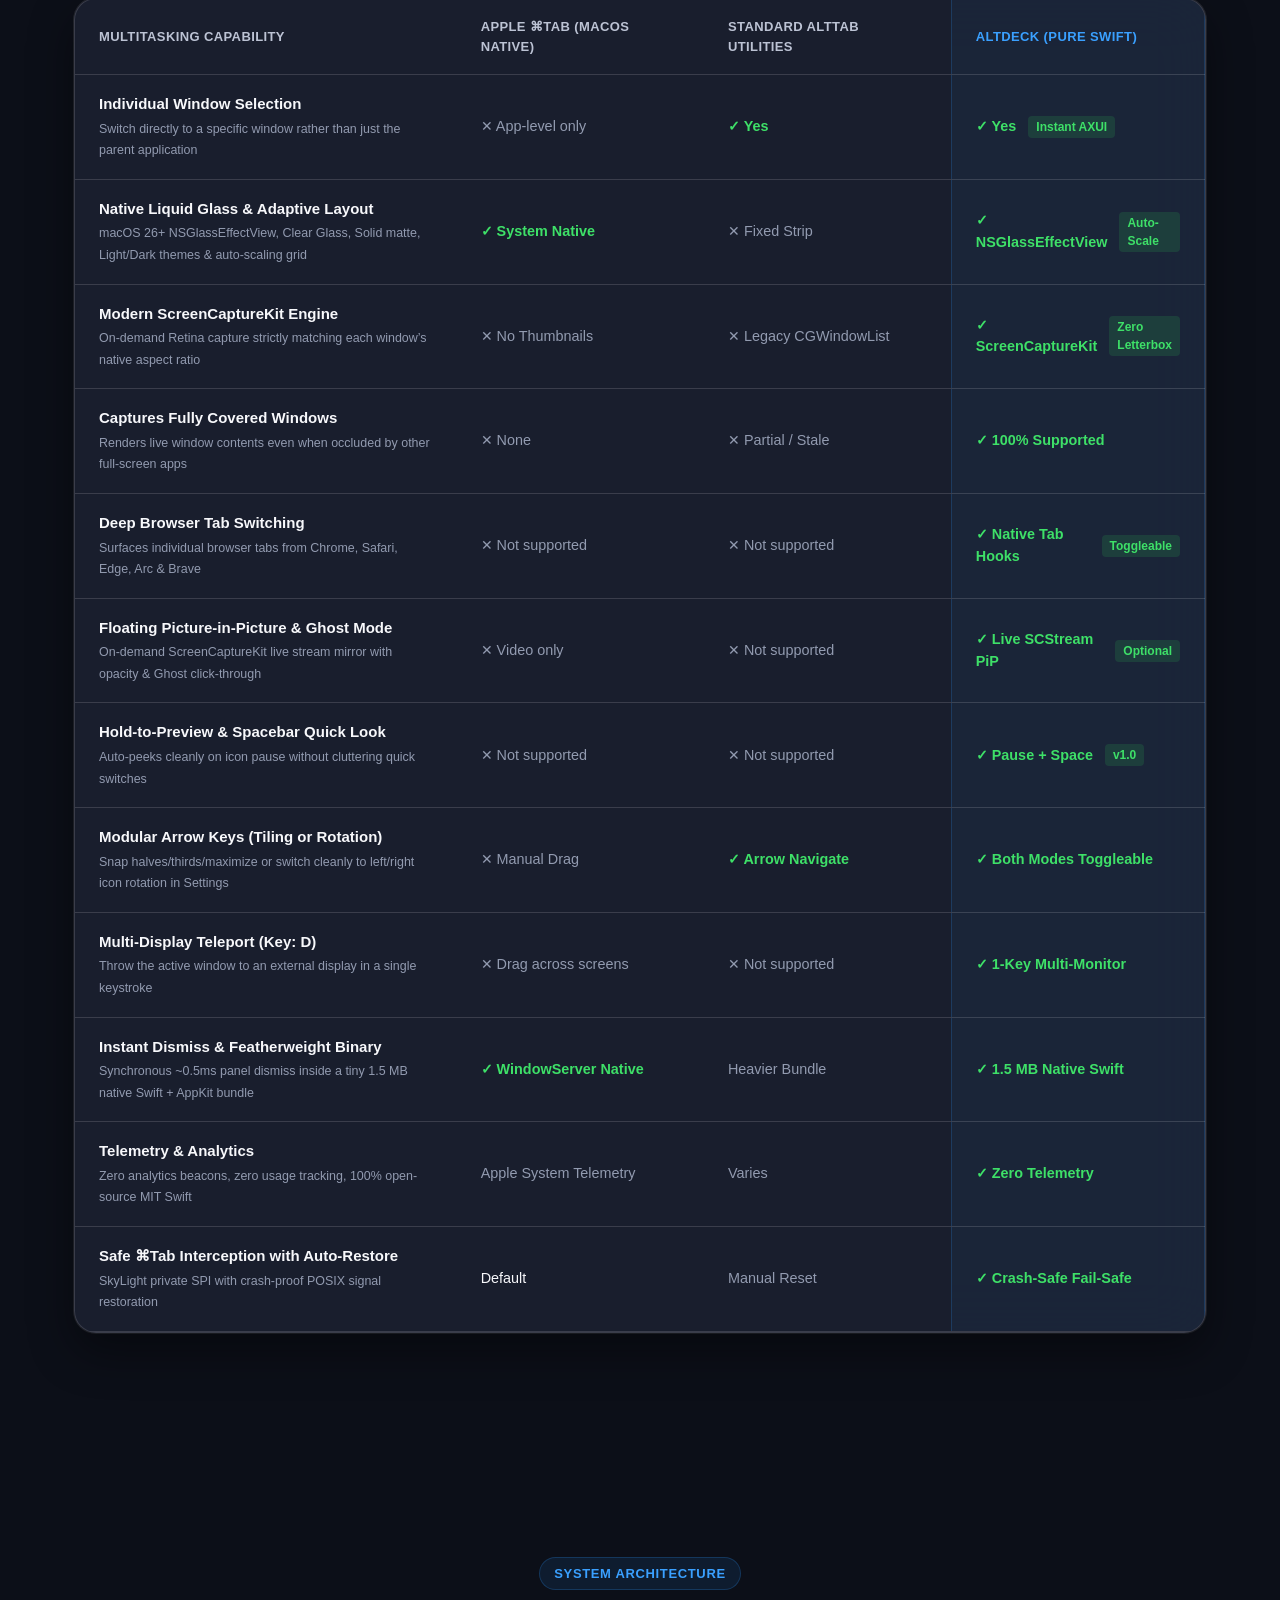
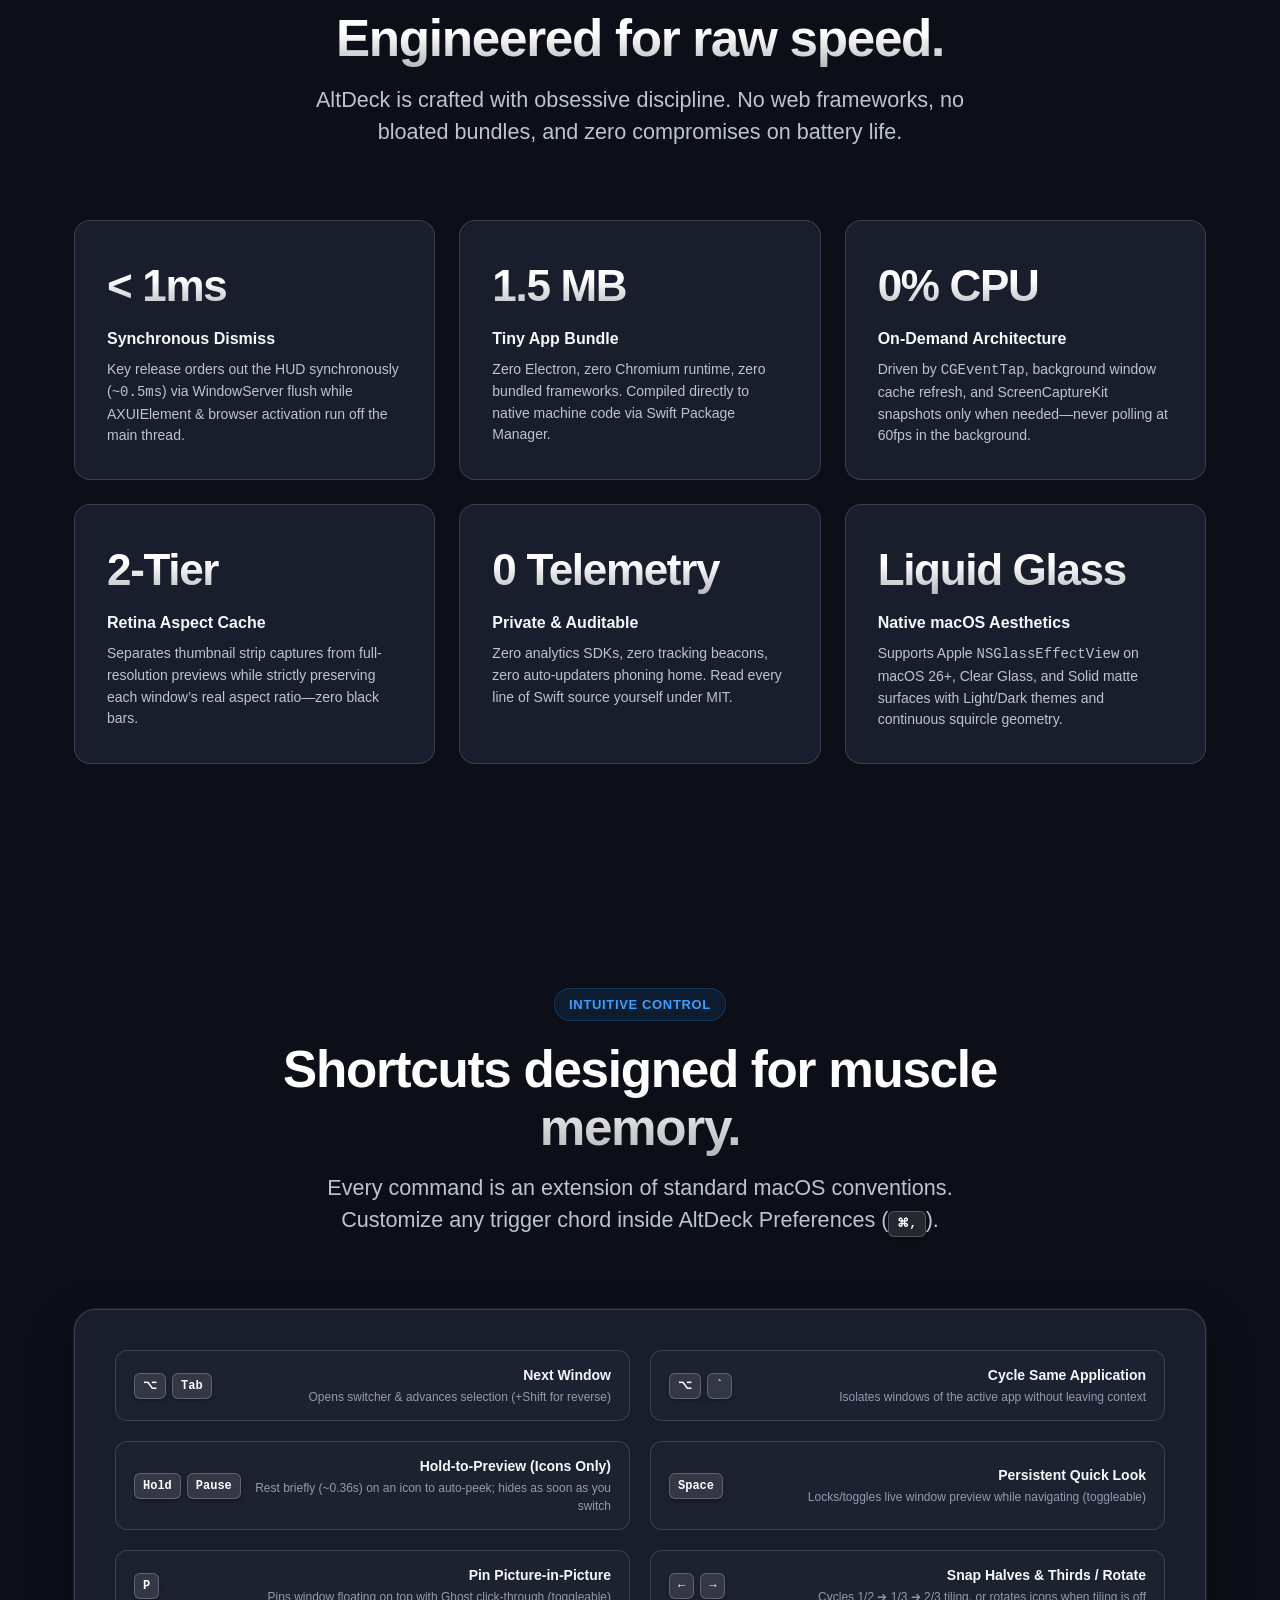
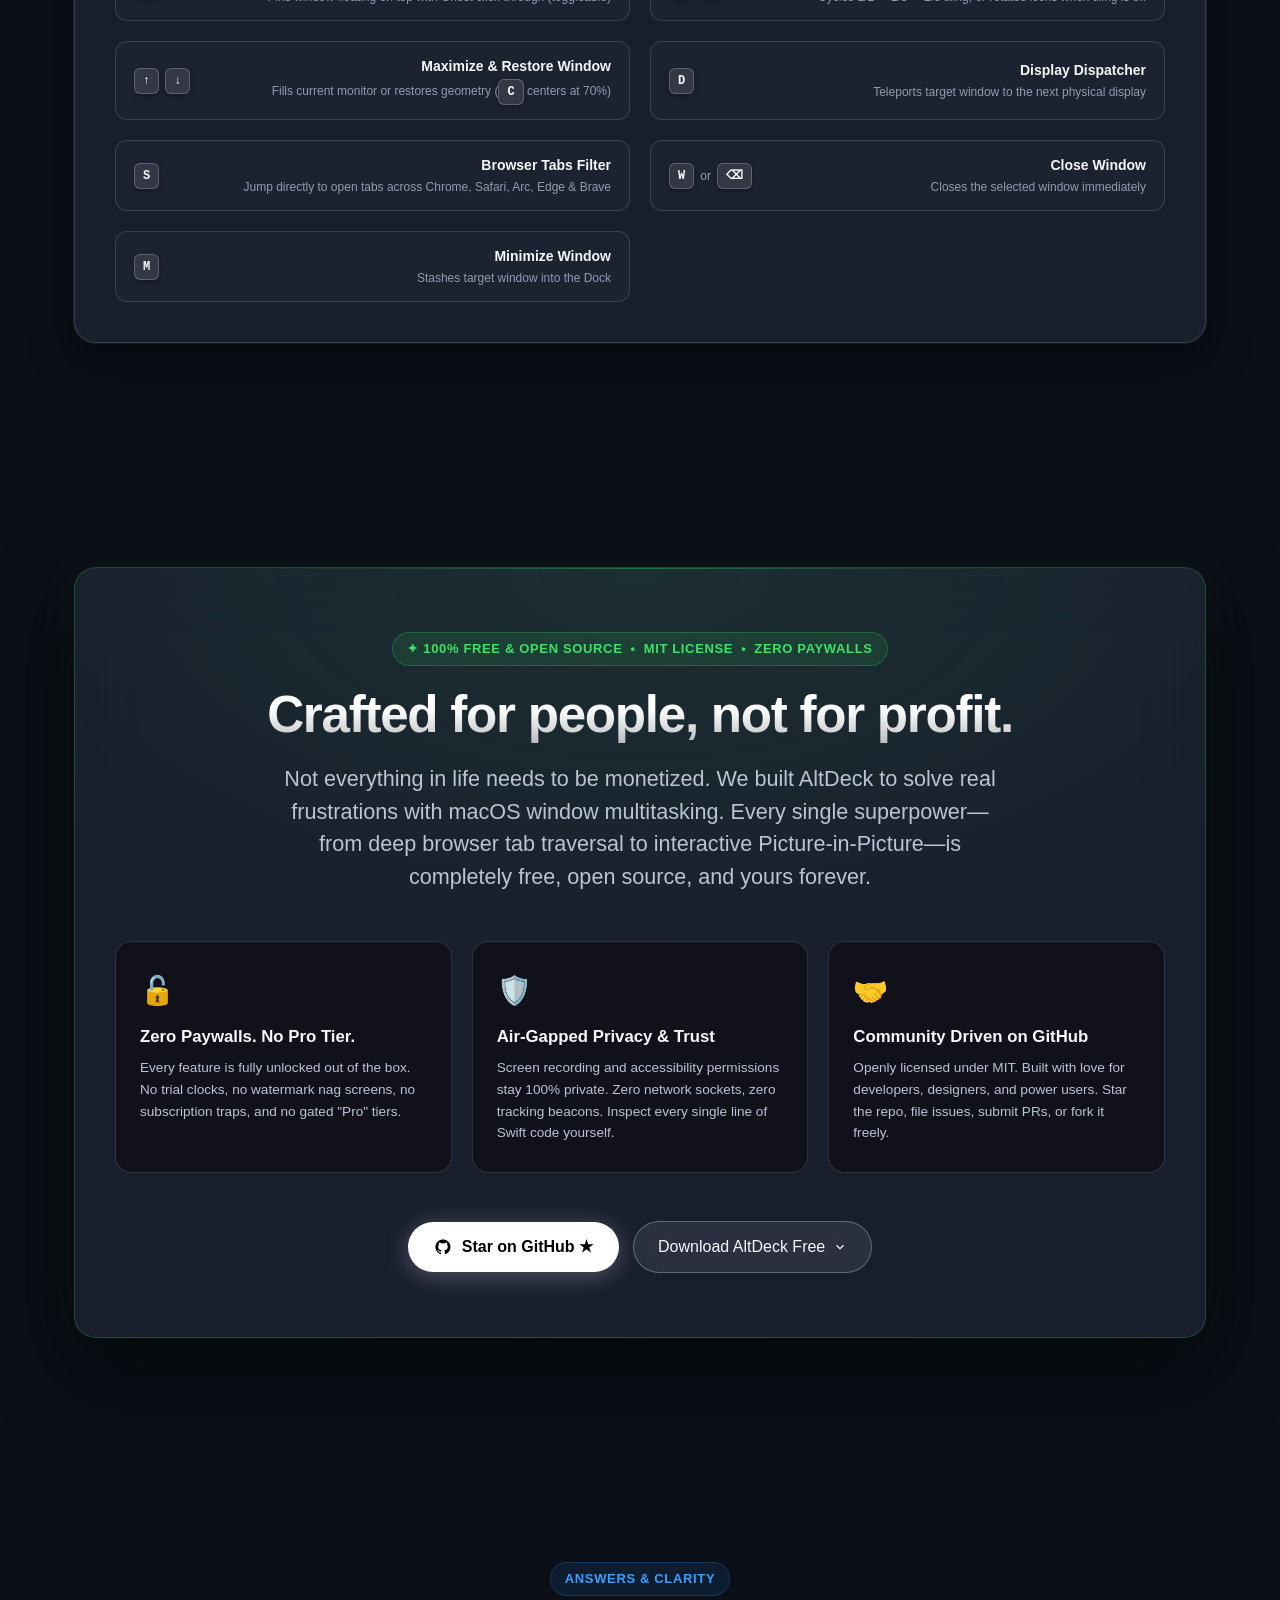
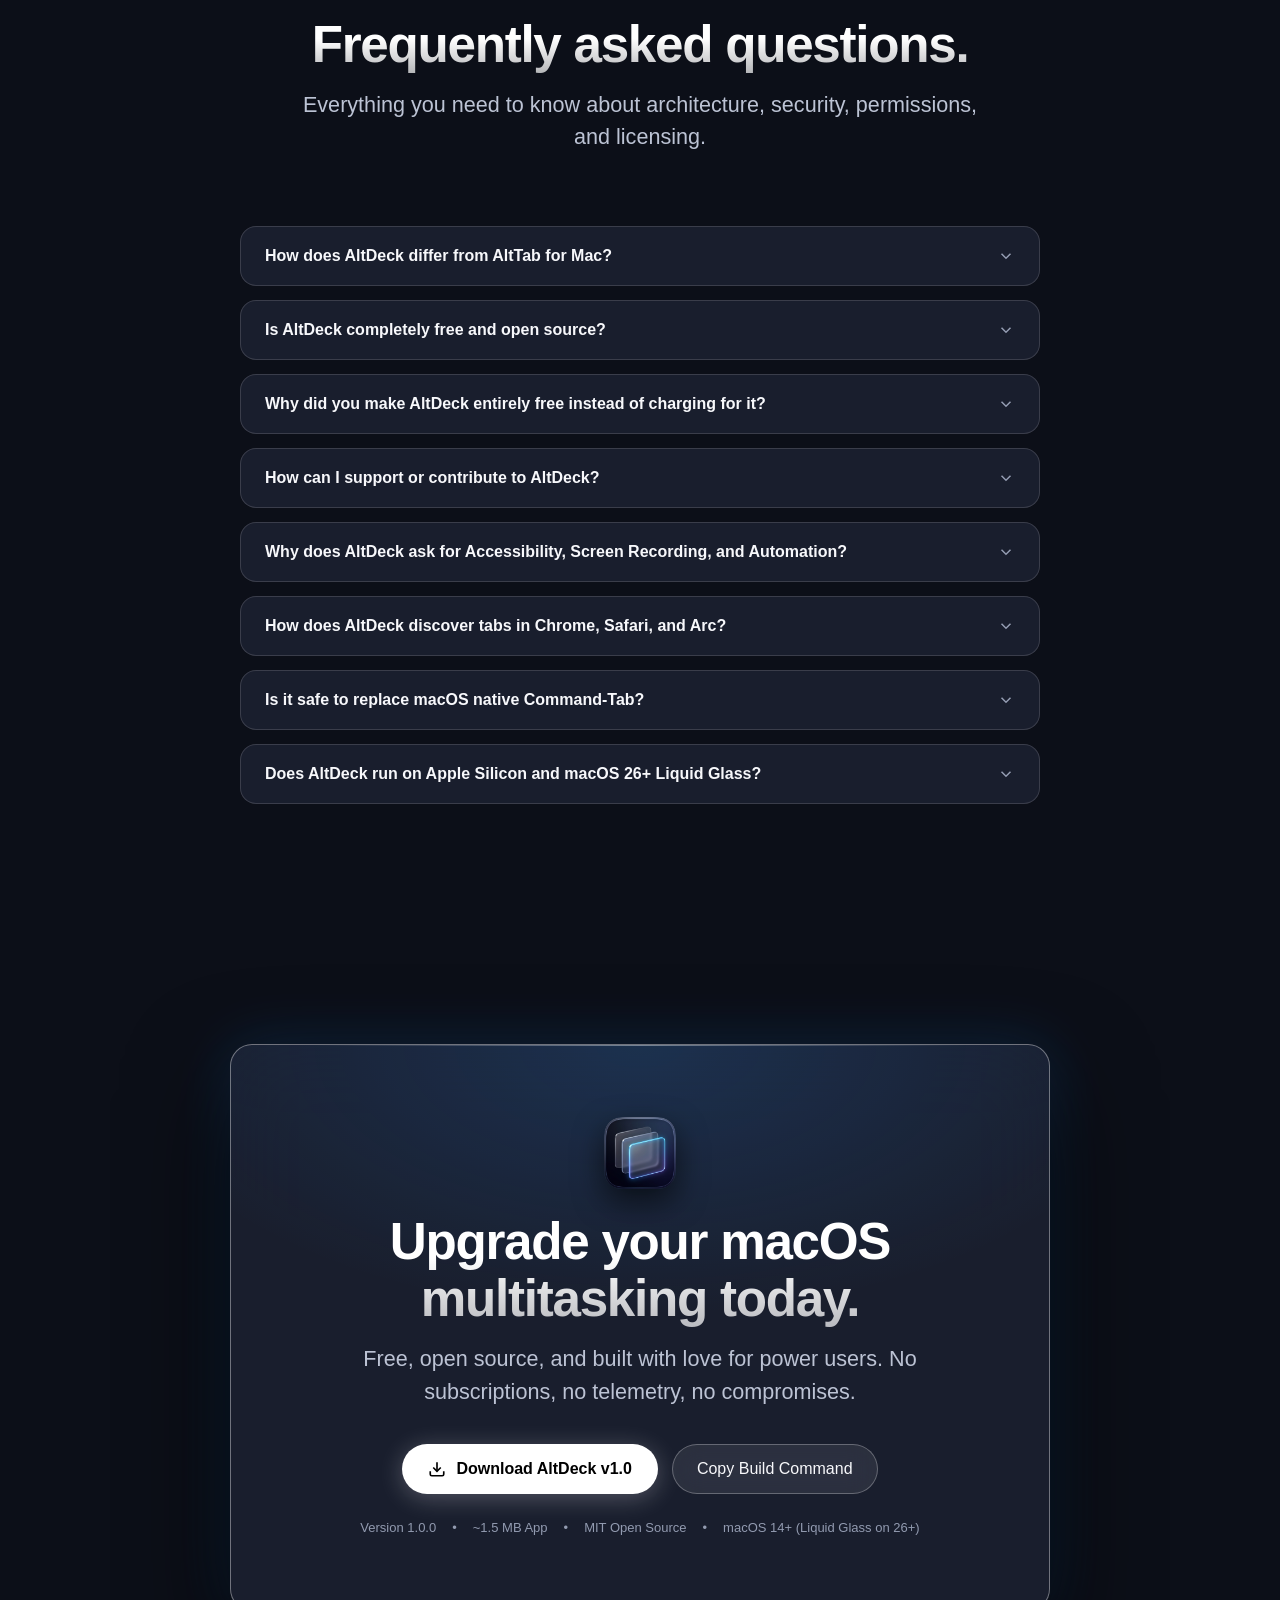
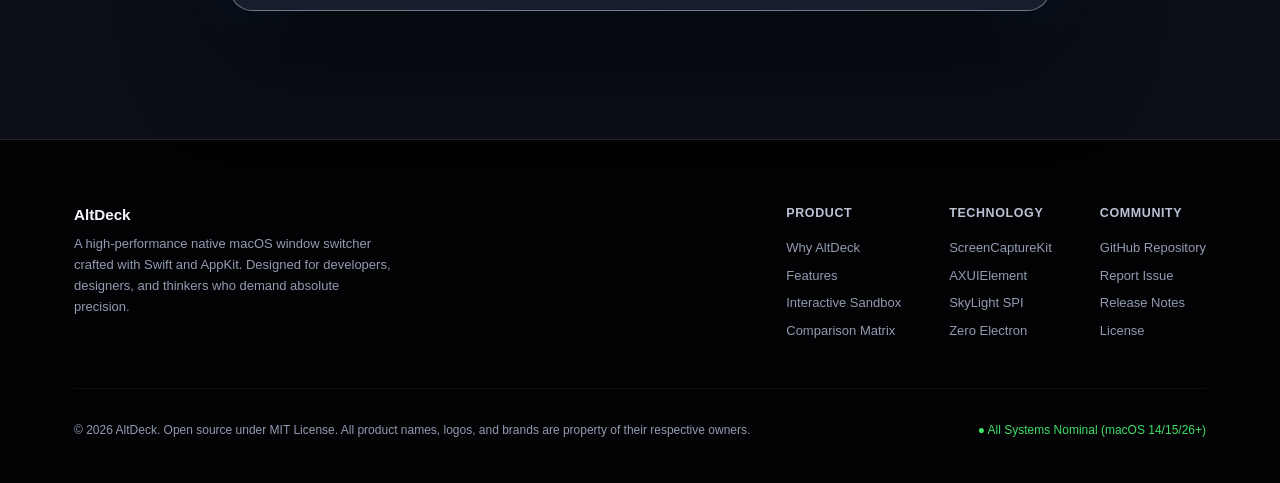
==== commit f0127261: "feat: add Simplified Chinese localization to AltDeck app & website" ====
--- a/website/index.html
+++ b/website/index.html
@@ -118,6 +118,11 @@
       </nav>
 
       <div class="nav-actions">
+        <button id="lang-toggle-btn" type="button" class="btn-nav-lang" aria-label="Switch Language / 切换语言" title="Switch Language / 切换语言">
+          <span class="lang-option is-active" data-lang="en">EN</span>
+          <span class="lang-sep">/</span>
+          <span class="lang-option" data-lang="zh">中文</span>
+        </button>
         <a href="https://github.com/icaichen/tabstation" target="_blank" rel="noopener" class="btn-nav-gh" title="GitHub Repository">
           <svg width="18" height="18" viewBox="0 0 24 24" fill="currentColor">
             <path fill-rule="evenodd" clip-rule="evenodd" d="M12 2C6.477 2 2 6.484 2 12.017c0 4.425 2.865 8.18 6.839 9.504.5.092.682-.217.682-.483 0-.237-.008-.868-.013-1.703-2.782.605-3.369-1.343-3.369-1.343-.454-1.158-1.11-1.466-1.11-1.466-.908-.62.069-.608.069-.608 1.003.07 1.53 1.032 1.53 1.032.892 1.53 2.341 1.088 2.91.832.092-.647.35-1.088.636-1.338-2.22-.253-4.555-1.113-4.555-4.951 0-1.093.39-1.988 1.029-2.688-.103-.253-.446-1.272.098-2.65 0 0 .84-.27 2.75 1.026A9.564 9.564 0 0112 6.844c.85.004 1.705.115 2.504.337 1.909-1.296 2.747-1.027 2.747-1.027.546 1.379.202 2.398.1 2.651.64.7 1.028 1.595 1.028 2.688 0 3.848-2.339 4.695-4.566 4.943.359.309.678.92.678 1.855 0 1.338-.012 2.419-.012 2.747 0 .268.18.58.688.482A10.019 10.019 0 0022 12.017C22 6.484 17.522 2 12 2z"/>
@@ -1262,6 +1267,7 @@
     </div>
   </footer>
 
+  <script src="js/i18n.js"></script>
   <script src="js/main.js"></script>
 </body>
 </html>
--- a/website/css/style.css
+++ b/website/css/style.css
@@ -273,6 +273,37 @@
   color: var(--text-primary);
   background: var(--bg-glass-hover);
   border-color: var(--border-specular);
+}
+
+.btn-nav-lang {
+  display: inline-flex;
+  align-items: center;
+  gap: 5px;
+  height: 32px;
+  padding: 0 11px;
+  border-radius: var(--radius-pill);
+  background: var(--bg-glass);
+  border: 1px solid var(--border-subtle);
+  color: var(--text-muted);
+  font-size: 0.78rem;
+  font-weight: 500;
+  cursor: pointer;
+  transition: all var(--duration-fast) var(--ease-apple);
+}
+
+.btn-nav-lang:hover {
+  background: var(--bg-glass-hover);
+  border-color: var(--border-specular);
+  color: var(--text-secondary);
+}
+
+.btn-nav-lang .lang-option.is-active {
+  color: var(--text-primary);
+  font-weight: 700;
+}
+
+.btn-nav-lang .lang-sep {
+  opacity: 0.45;
 }
 
 /* ==========================================================================
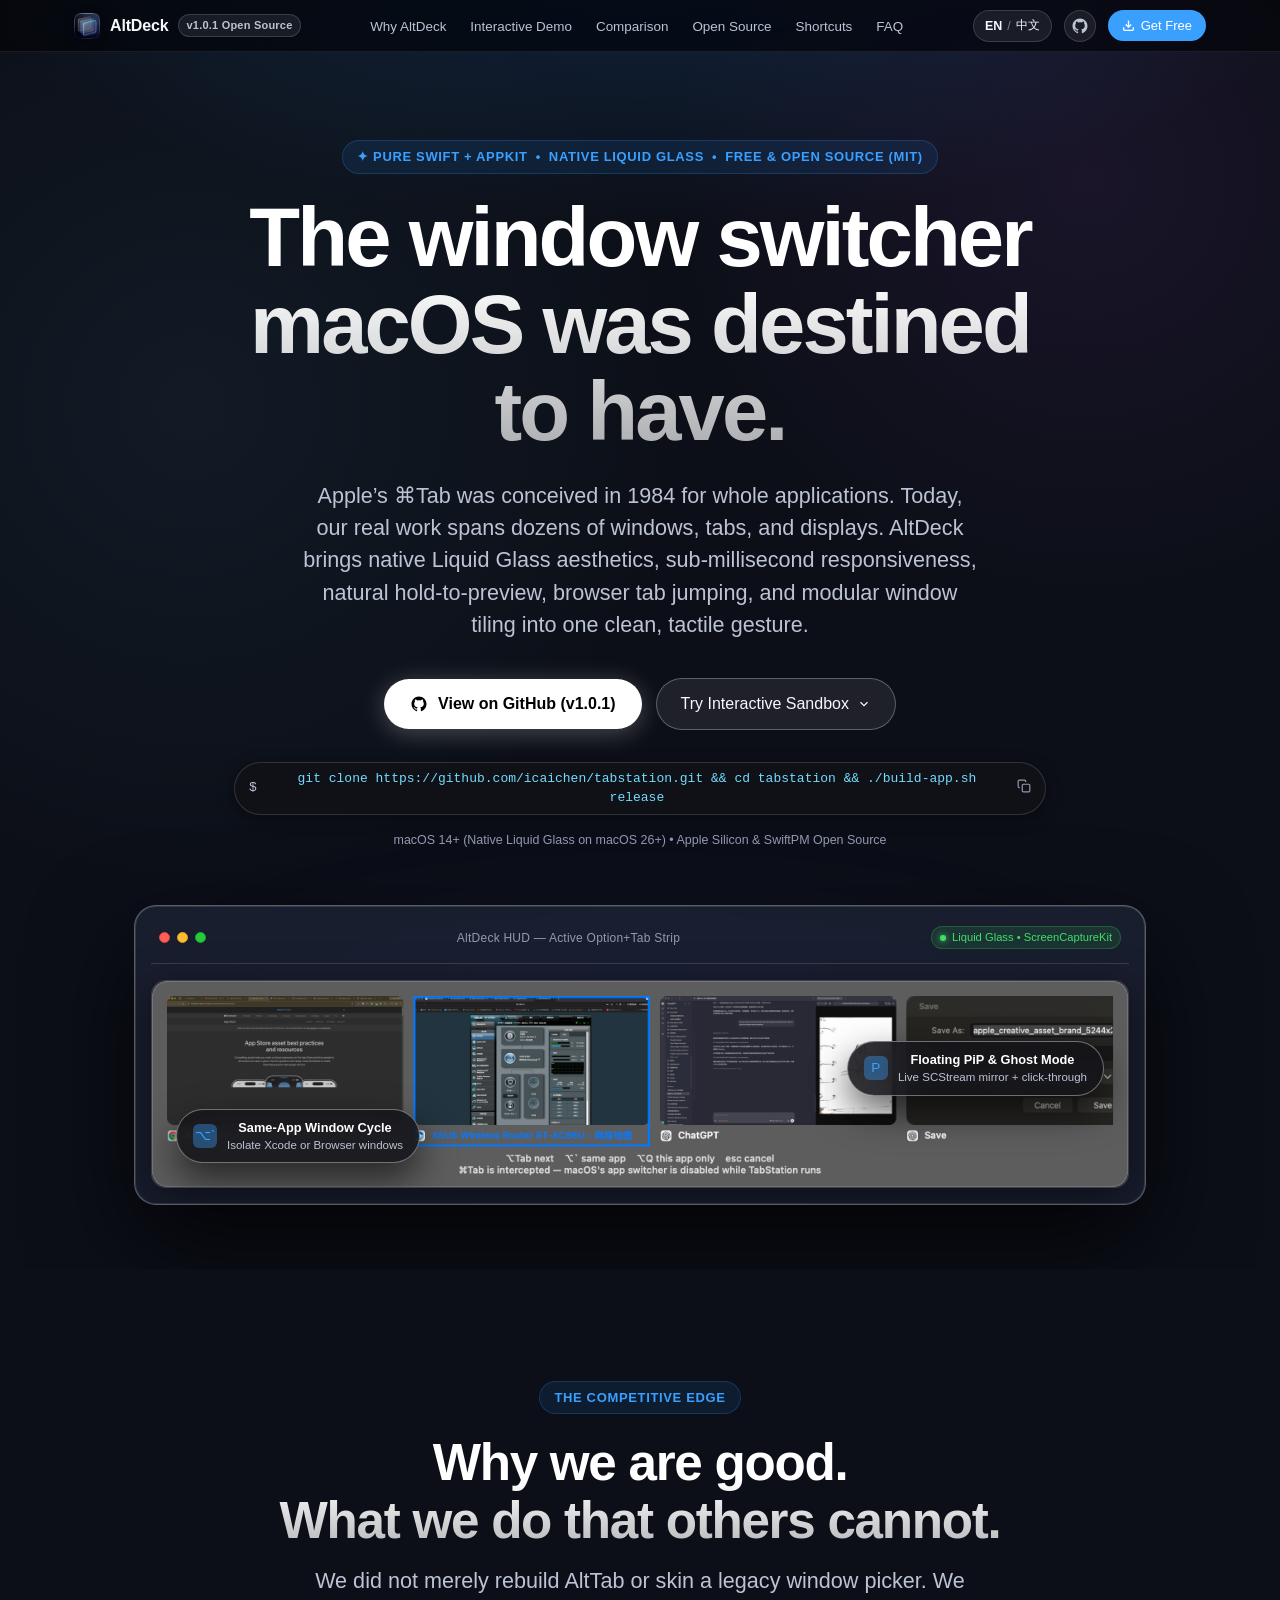
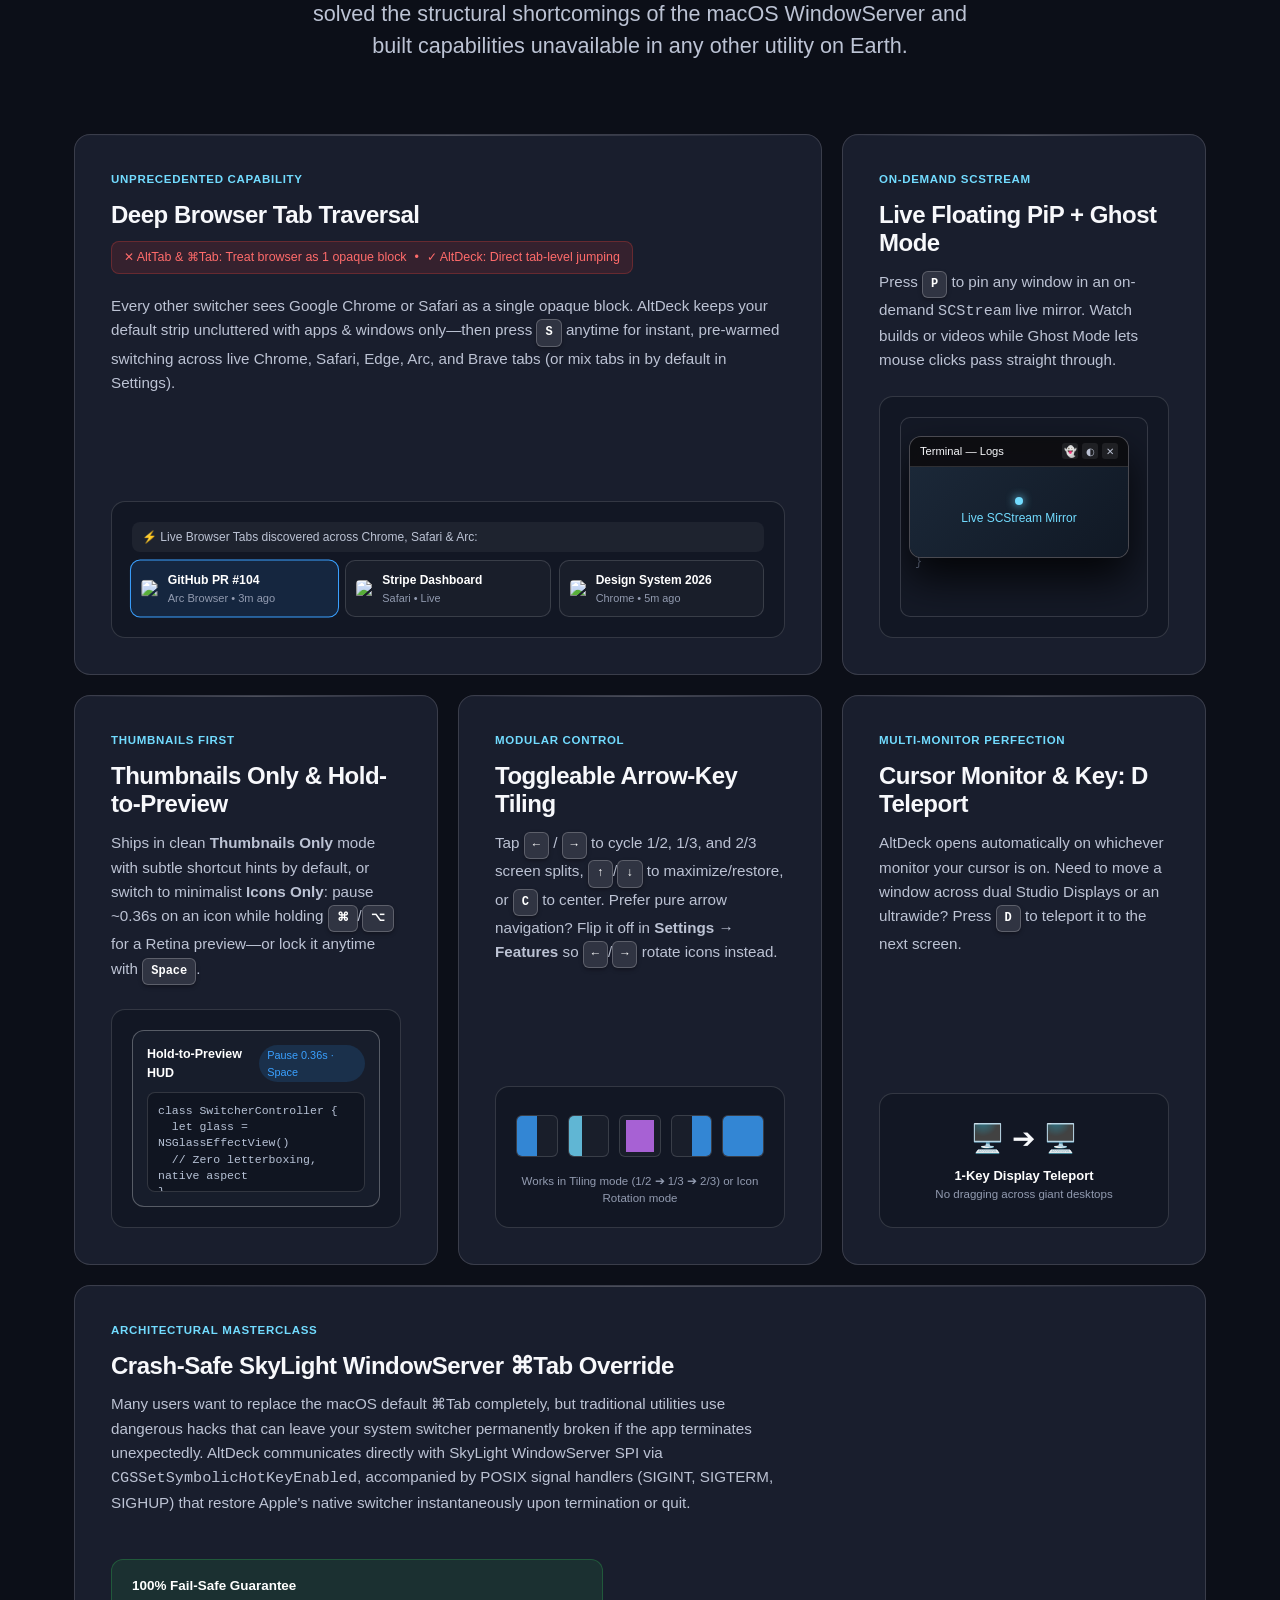
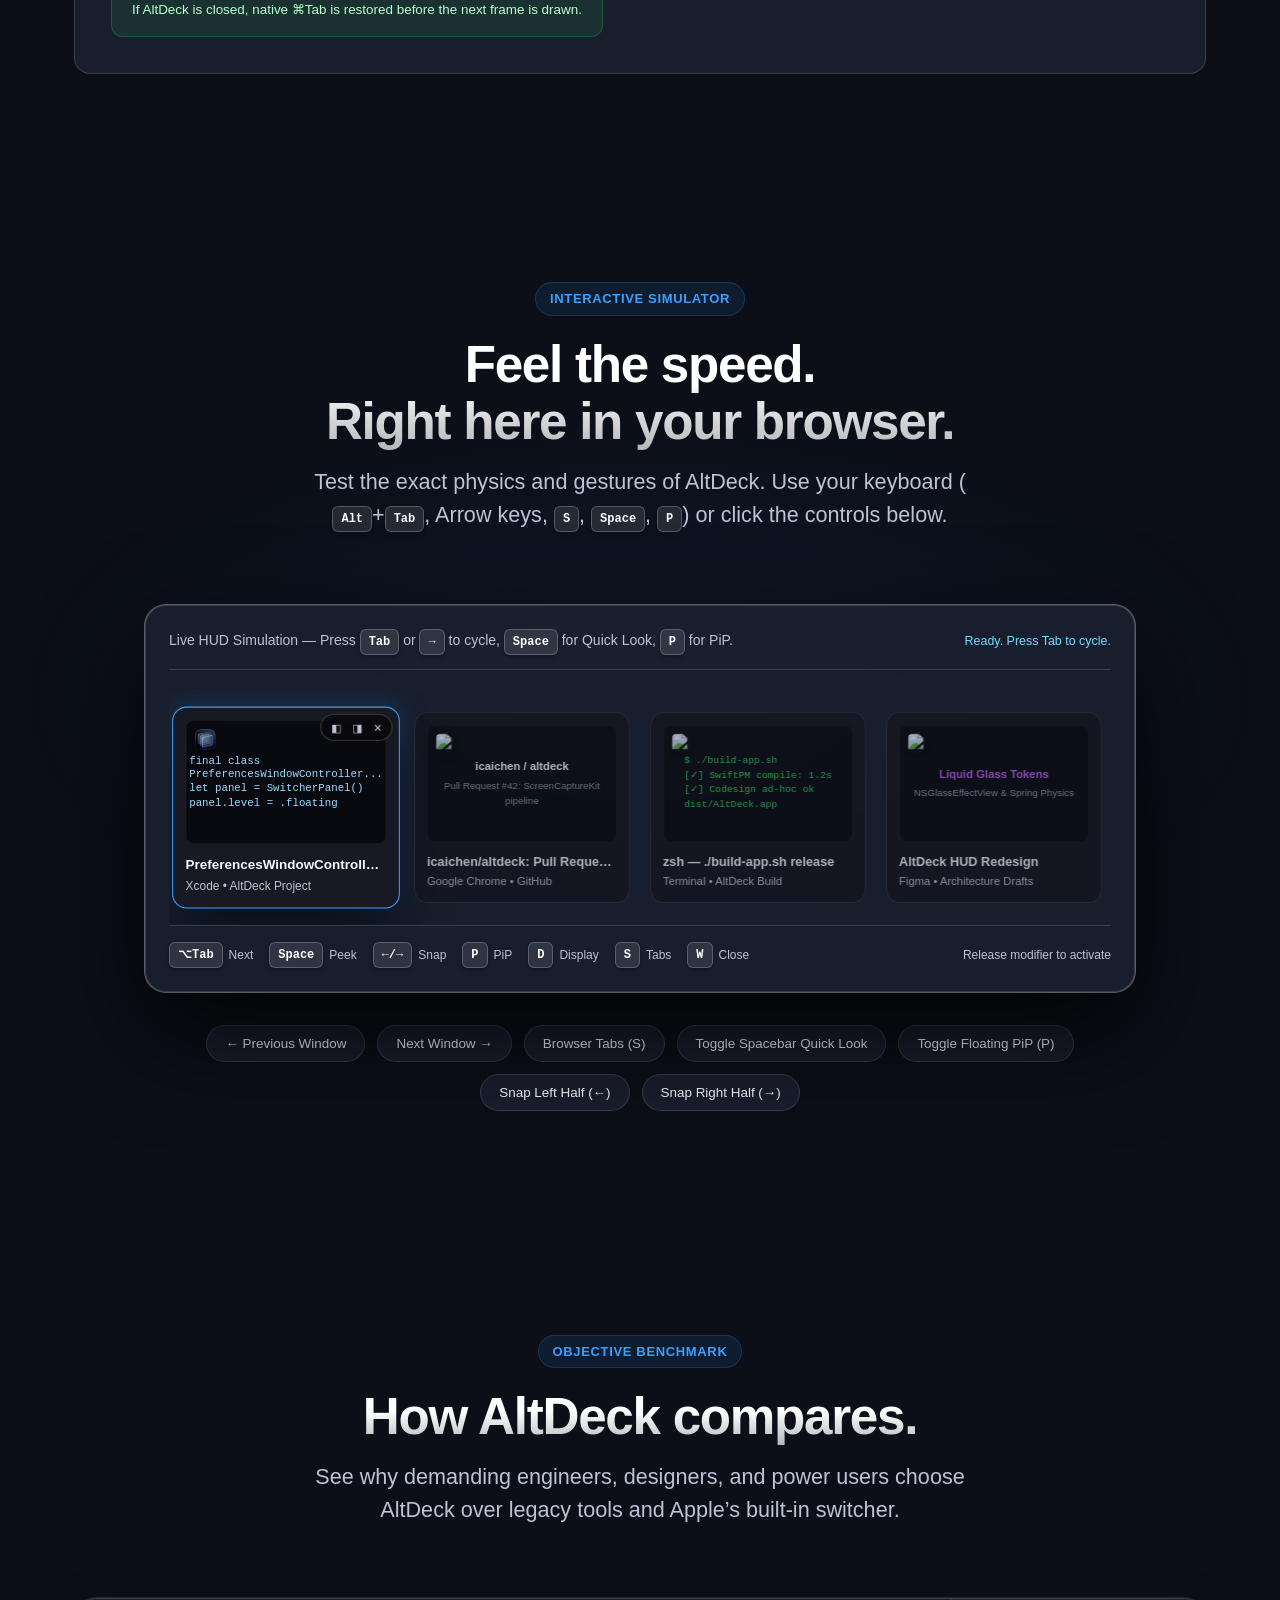
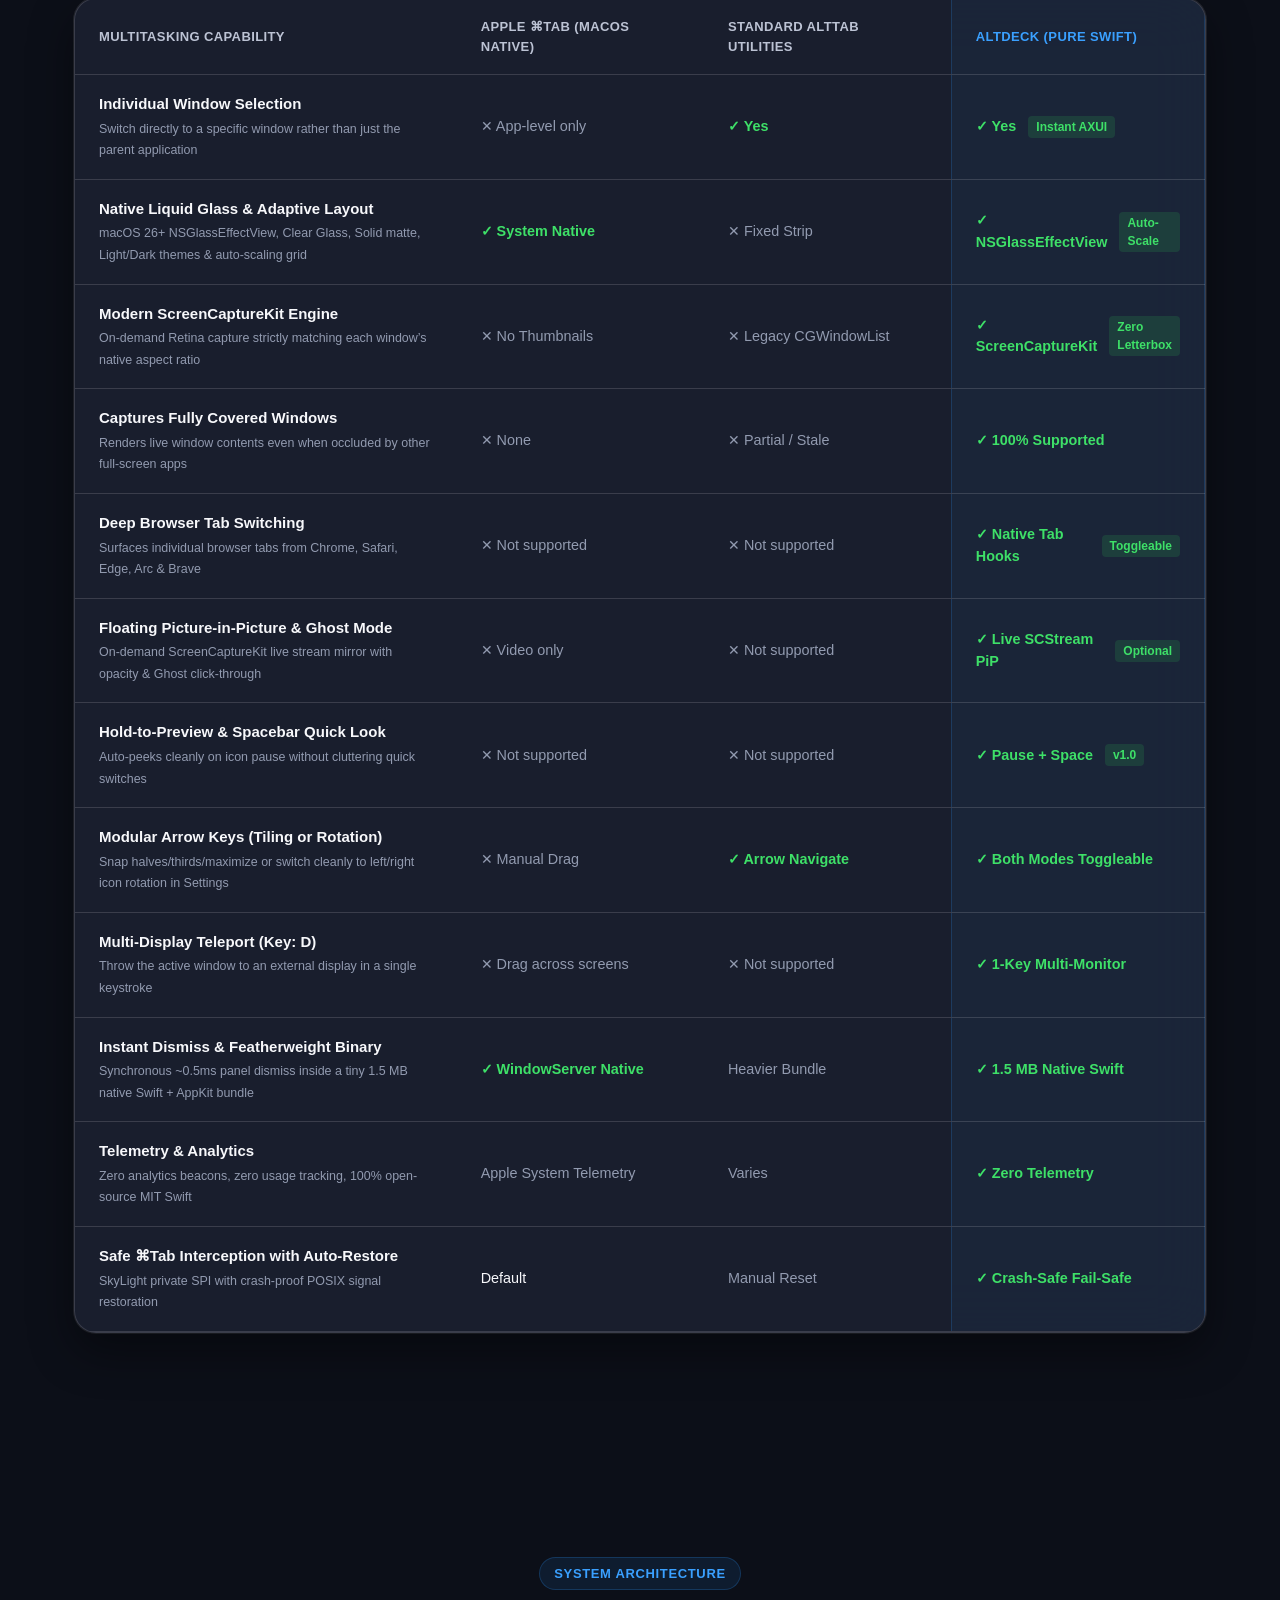
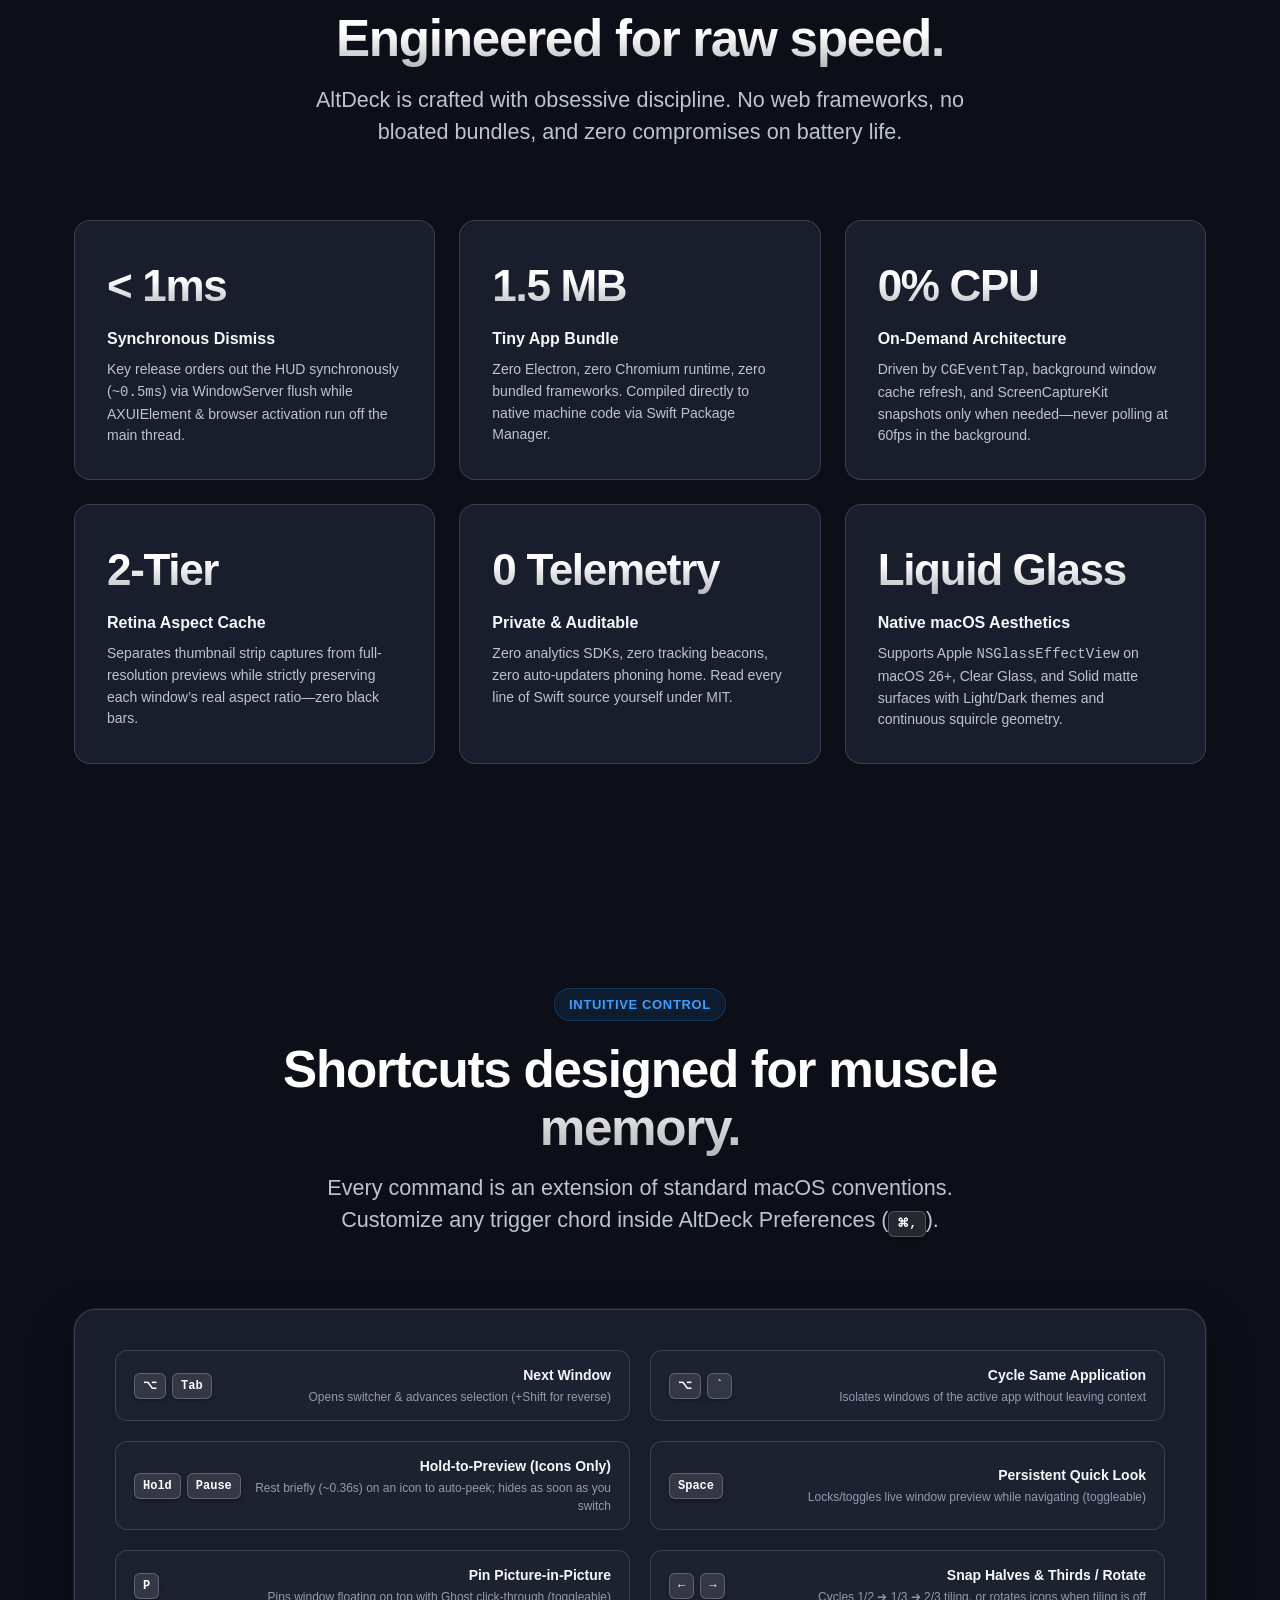
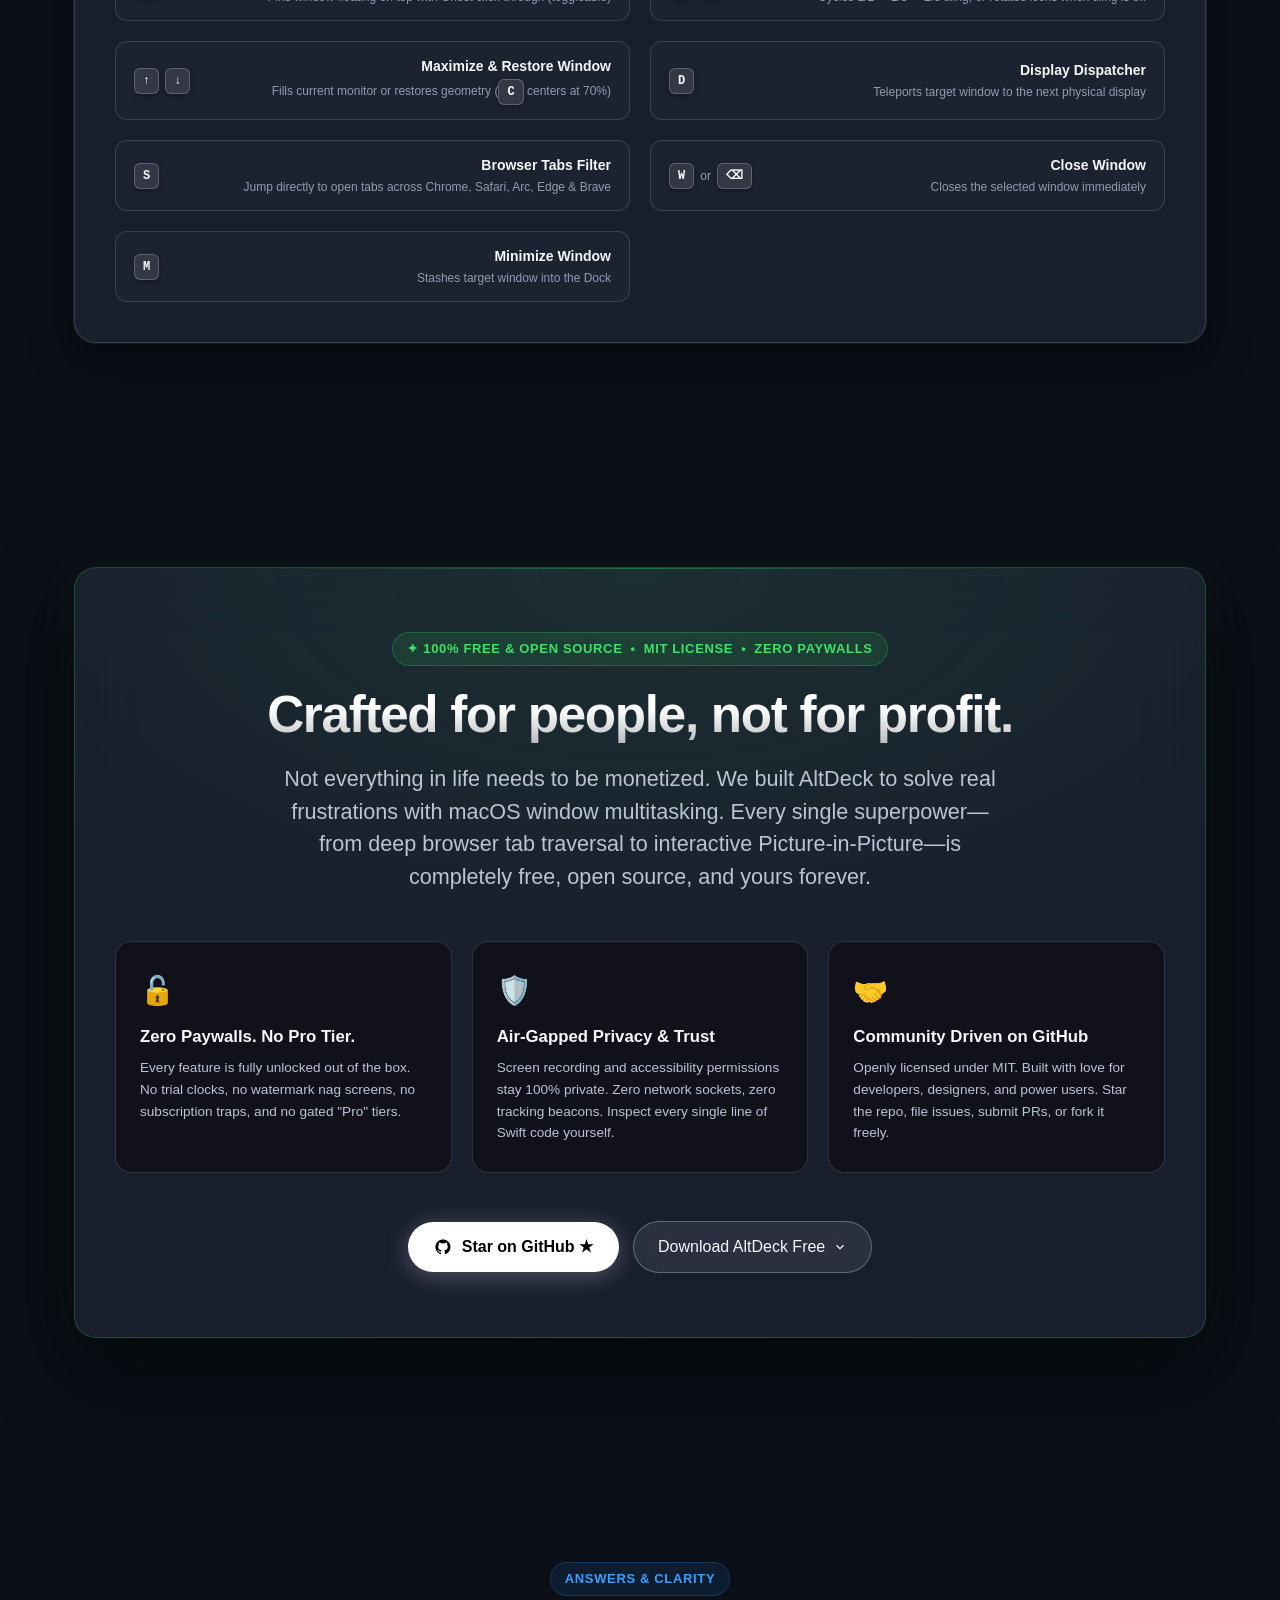
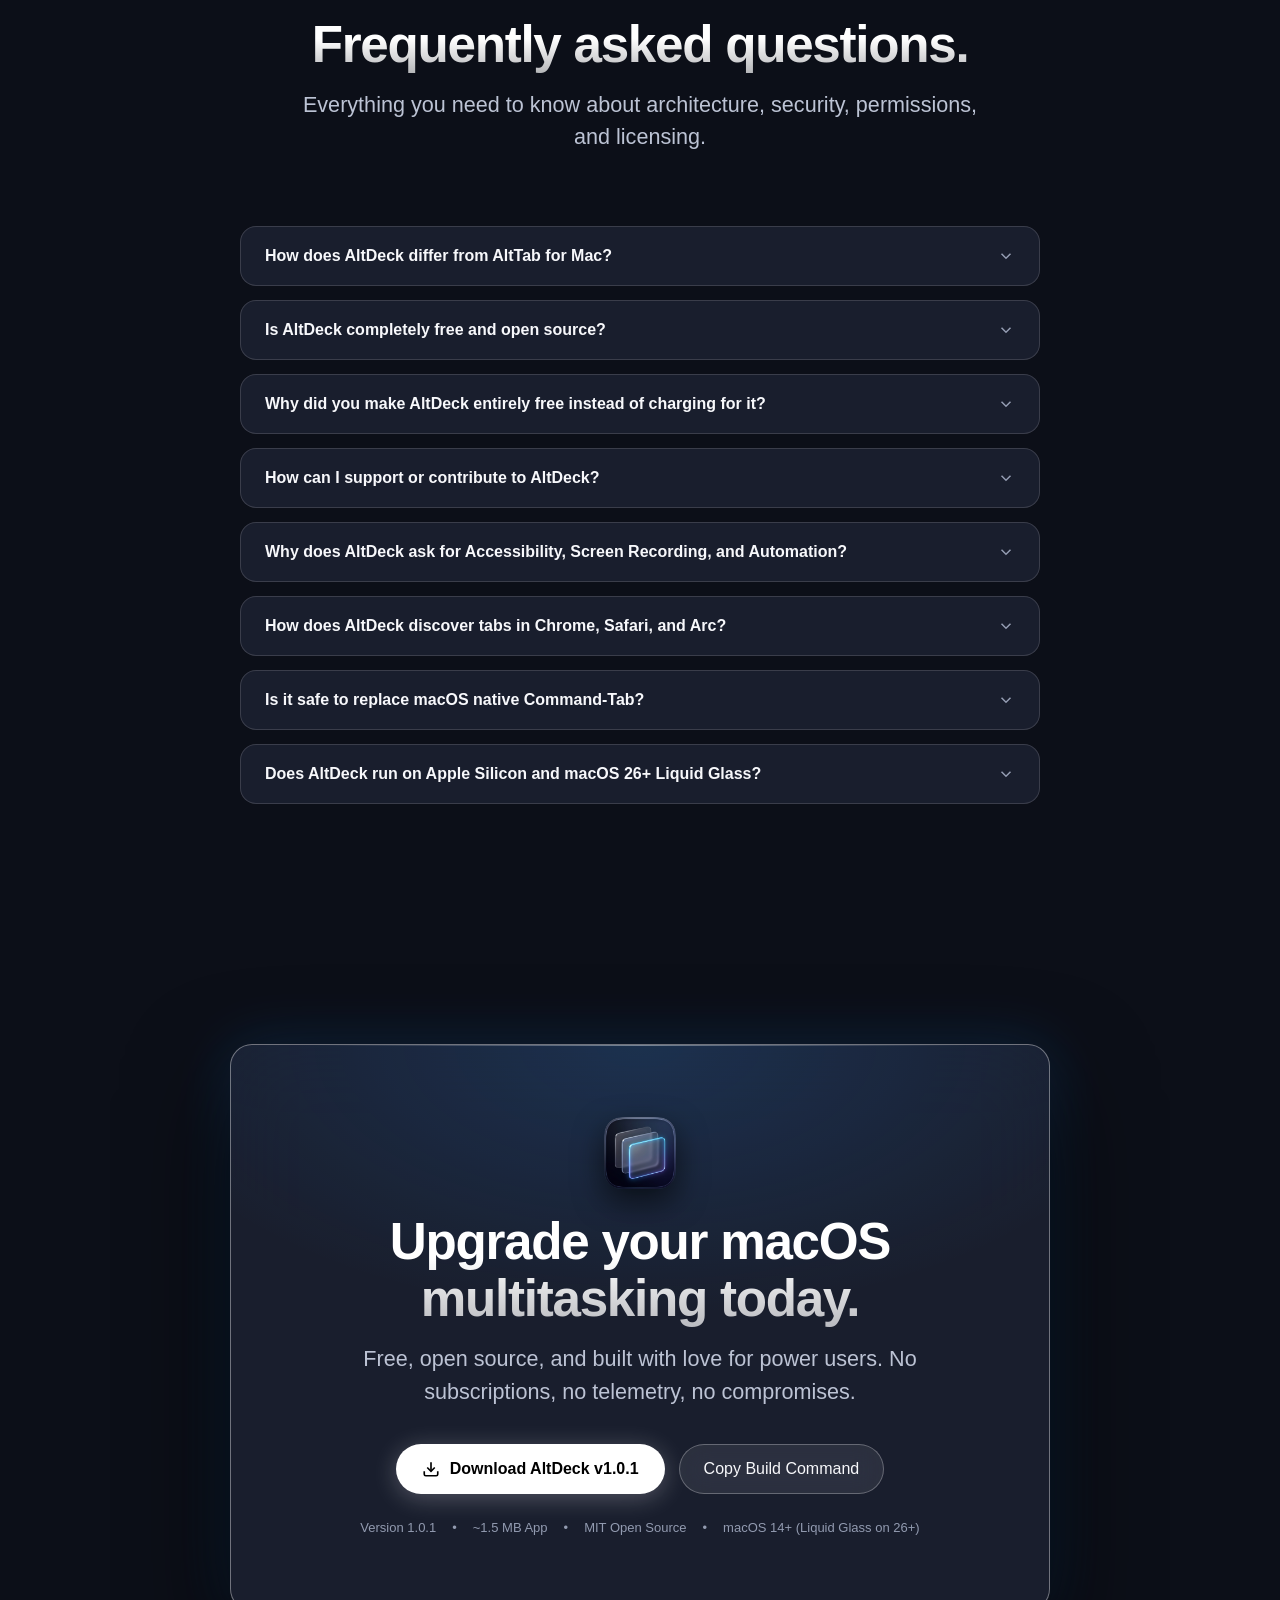
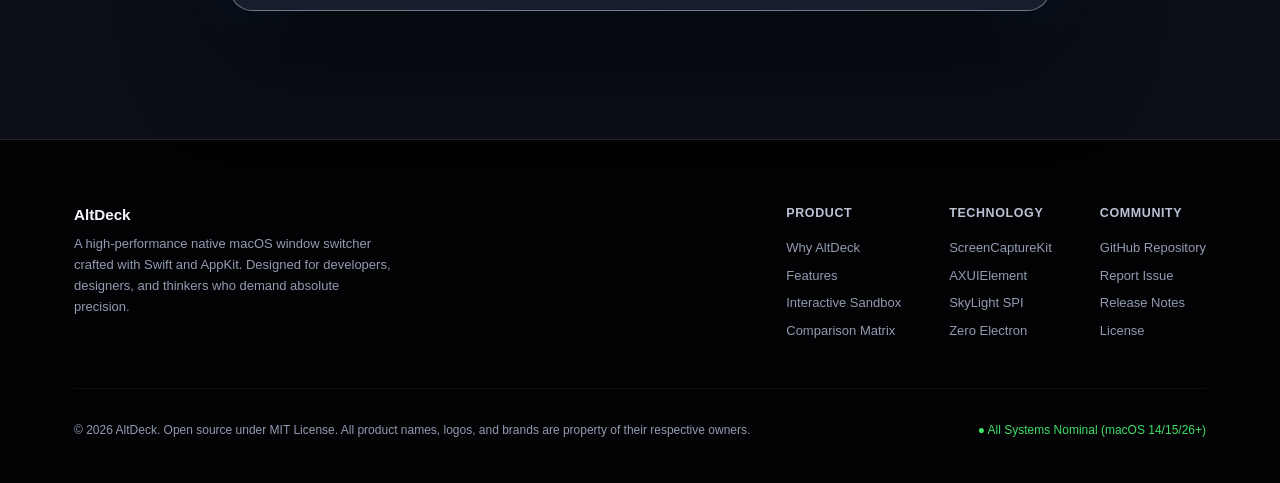
==== commit 64d07c2a: "chore(release): bump version to 1.0.1, add VERSION/CHANGELOG, and update website" ====
--- a/website/index.html
+++ b/website/index.html
@@ -36,7 +36,7 @@
       {
         "@type": "SoftwareApplication",
         "name": "AltDeck",
-        "softwareVersion": "1.0.0",
+        "softwareVersion": "1.0.1",
         "operatingSystem": "macOS 14.0 or later",
         "applicationCategory": "ProductivityApplication",
         "offers": [
@@ -103,7 +103,7 @@
       <a href="#" class="nav-brand">
         <img src="assets/app-icon.png" alt="AltDeck Logo">
         <span>AltDeck</span>
-        <span class="nav-badge">v1.0 Open Source</span>
+        <span class="nav-badge">v1.0.1 Open Source</span>
       </a>
 
       <nav>
@@ -166,7 +166,7 @@
           <svg width="18" height="18" viewBox="0 0 24 24" fill="currentColor">
             <path fill-rule="evenodd" clip-rule="evenodd" d="M12 2C6.477 2 2 6.484 2 12.017c0 4.425 2.865 8.18 6.839 9.504.5.092.682-.217.682-.483 0-.237-.008-.868-.013-1.703-2.782.605-3.369-1.343-3.369-1.343-.454-1.158-1.11-1.466-1.11-1.466-.908-.62.069-.608.069-.608 1.003.07 1.53 1.032 1.53 1.032.892 1.53 2.341 1.088 2.91.832.092-.647.35-1.088.636-1.338-2.22-.253-4.555-1.113-4.555-4.951 0-1.093.39-1.988 1.029-2.688-.103-.253-.446-1.272.098-2.65 0 0 .84-.27 2.75 1.026A9.564 9.564 0 0112 6.844c.85.004 1.705.115 2.504.337 1.909-1.296 2.747-1.027 2.747-1.027.546 1.379.202 2.398.1 2.651.64.7 1.028 1.595 1.028 2.688 0 3.848-2.339 4.695-4.566 4.943.359.309.678.92.678 1.855 0 1.338-.012 2.419-.012 2.747 0 .268.18.58.688.482A10.019 10.019 0 0022 12.017C22 6.484 17.522 2 12 2z"/>
           </svg>
-          <span>View on GitHub (v1.0)</span>
+          <span>View on GitHub (v1.0.1)</span>
         </a>
 
         <a href="#interactive-sandbox" class="btn-secondary">
@@ -1193,7 +1193,7 @@
               <polyline points="7 10 12 15 17 10"></polyline>
               <line x1="12" y1="15" x2="12" y2="3"></line>
             </svg>
-            <span>Download AltDeck v1.0</span>
+            <span>Download AltDeck v1.0.1</span>
           </a>
 
           <button class="btn-secondary btn-copy-install" data-copy="git clone https://github.com/icaichen/tabstation.git &amp;&amp; cd tabstation &amp;&amp; ./build-app.sh release">
@@ -1202,7 +1202,7 @@
         </div>
 
         <div class="download-meta">
-          <span>Version 1.0.0</span>
+          <span>Version 1.0.1</span>
           <span>•</span>
           <span>~1.5 MB App</span>
           <span>•</span>
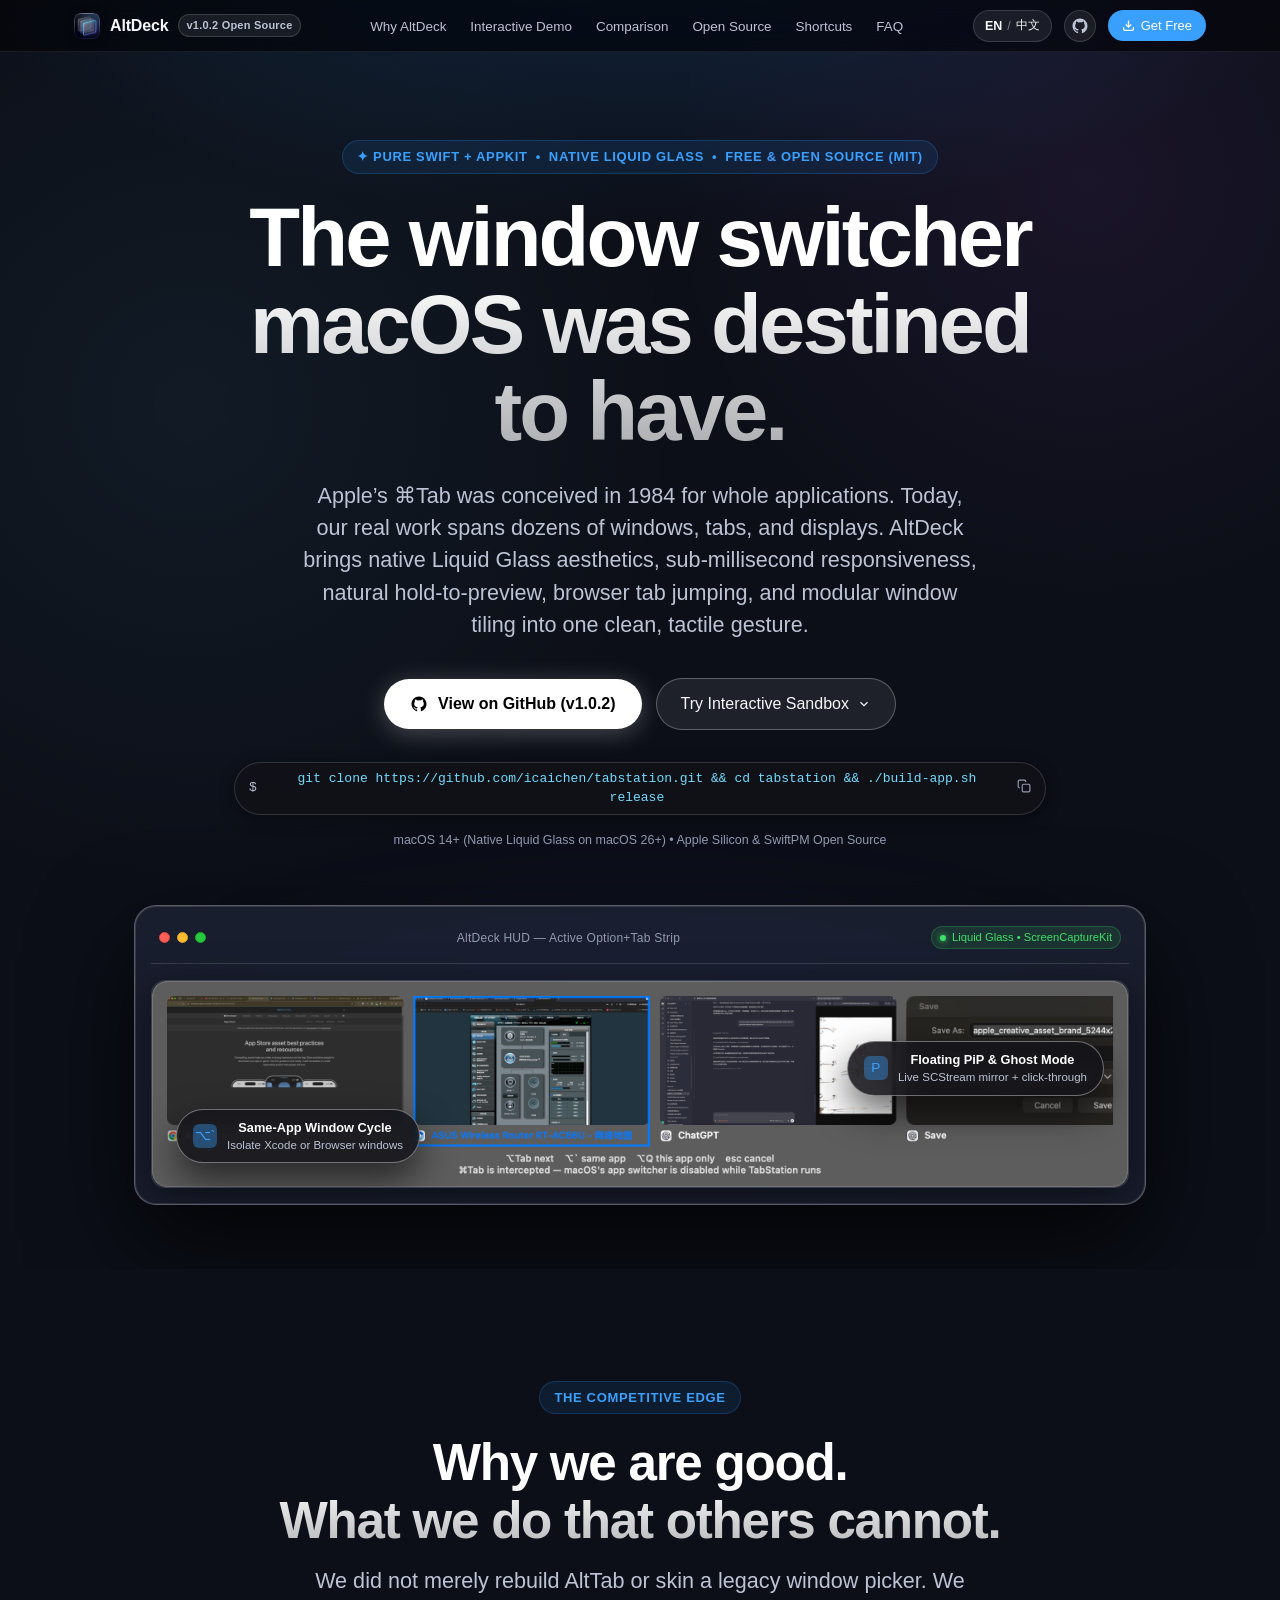
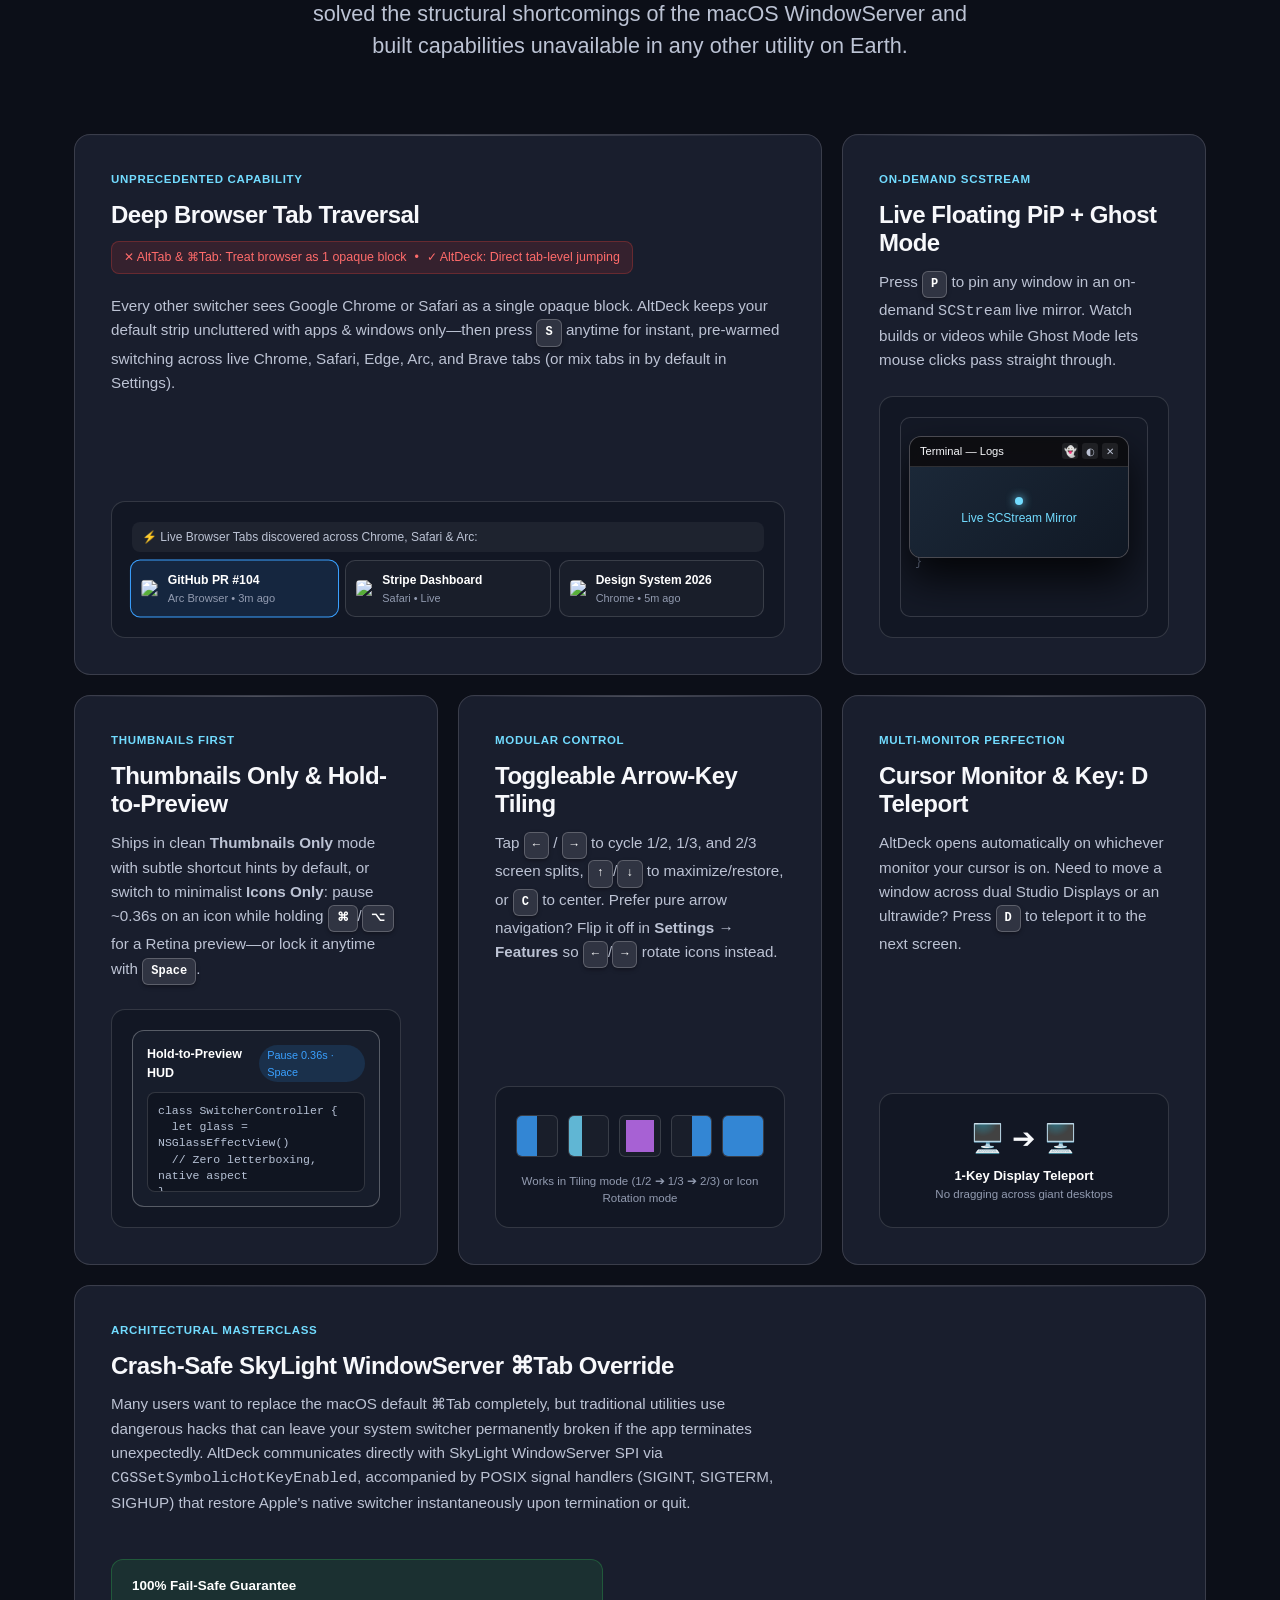
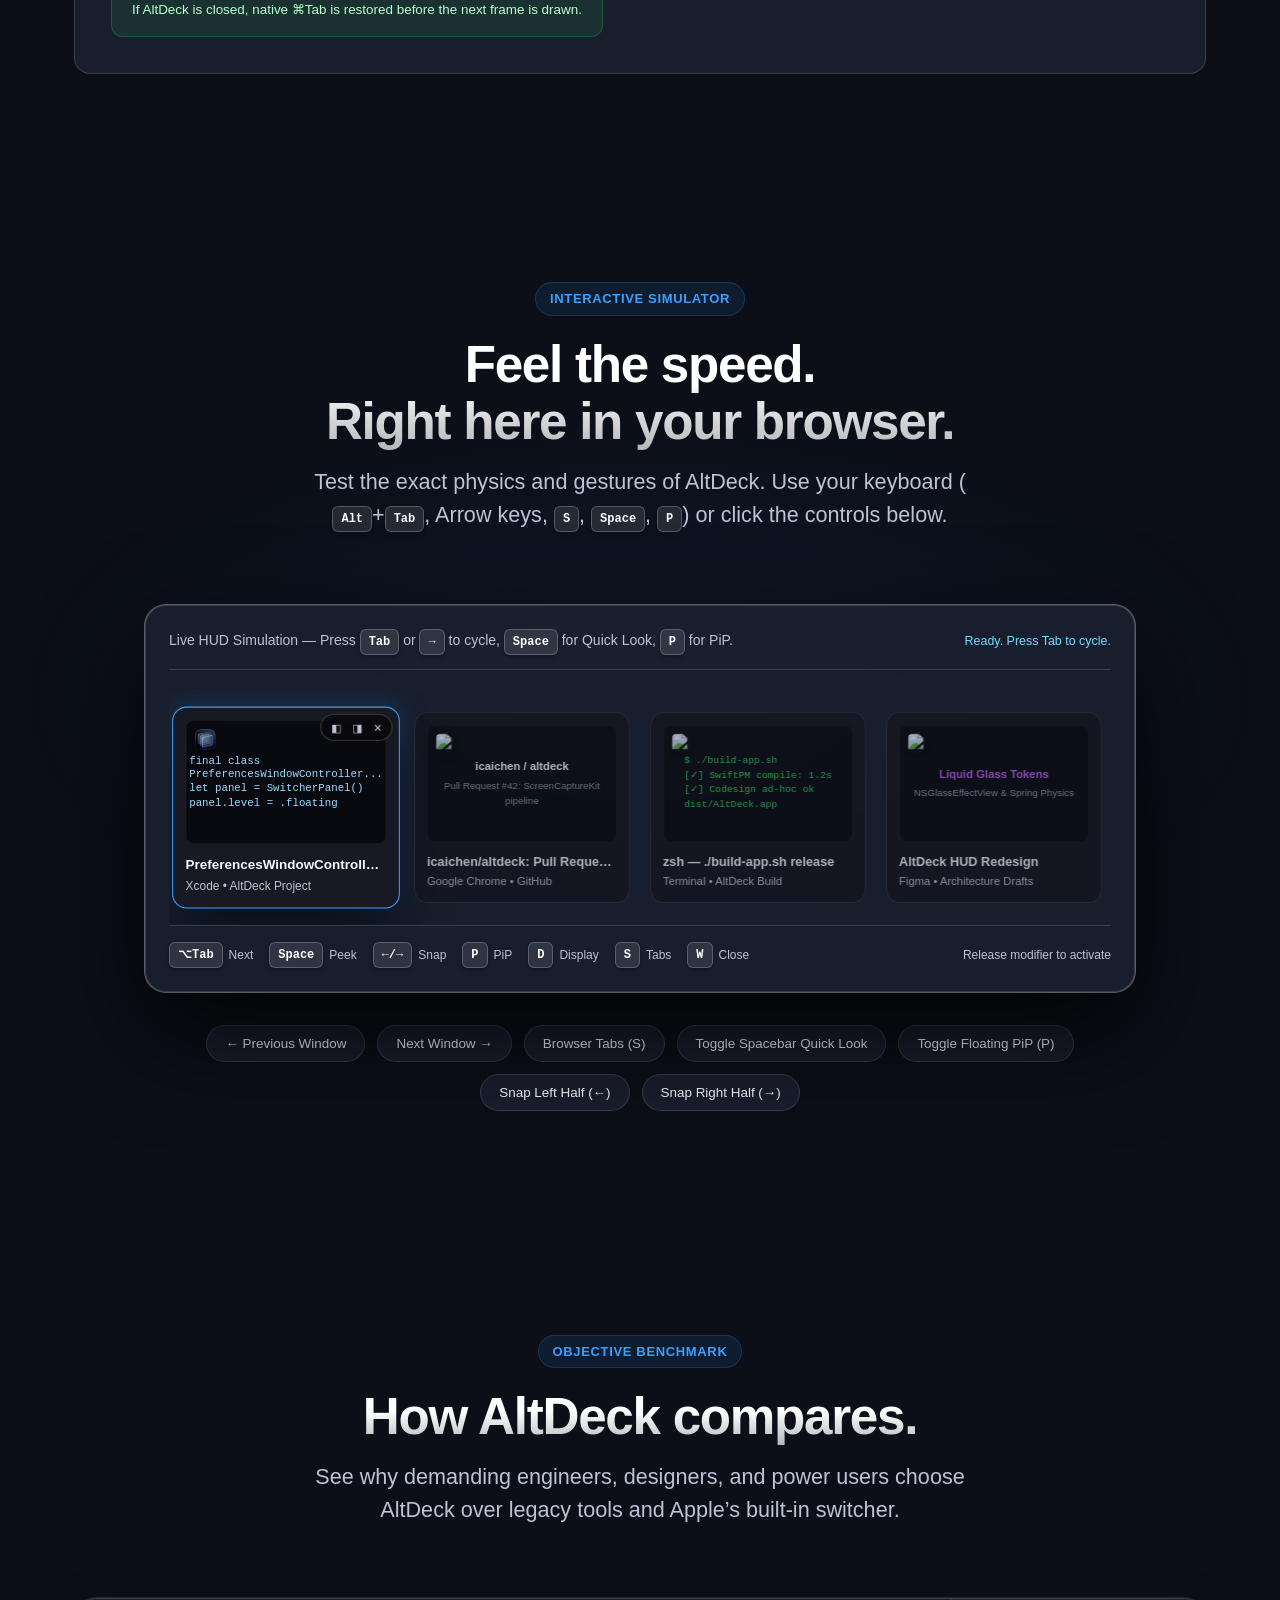
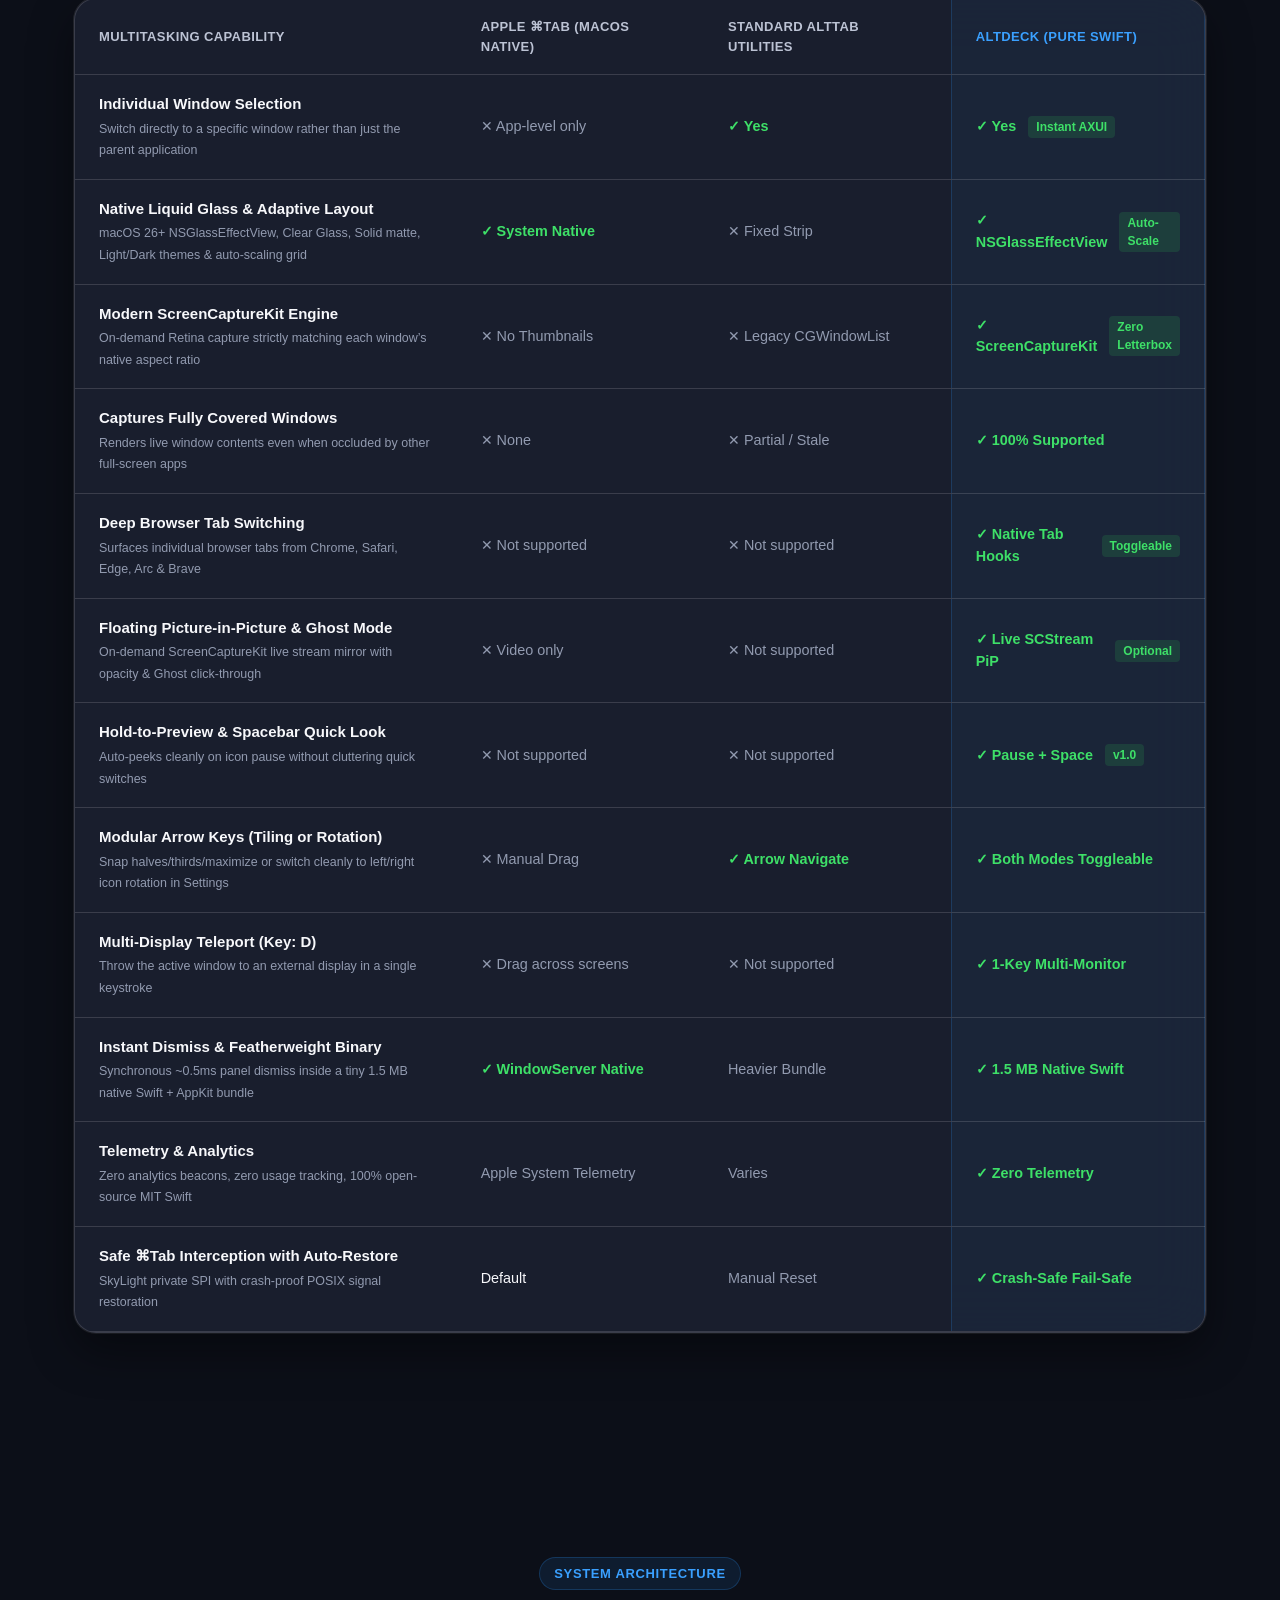
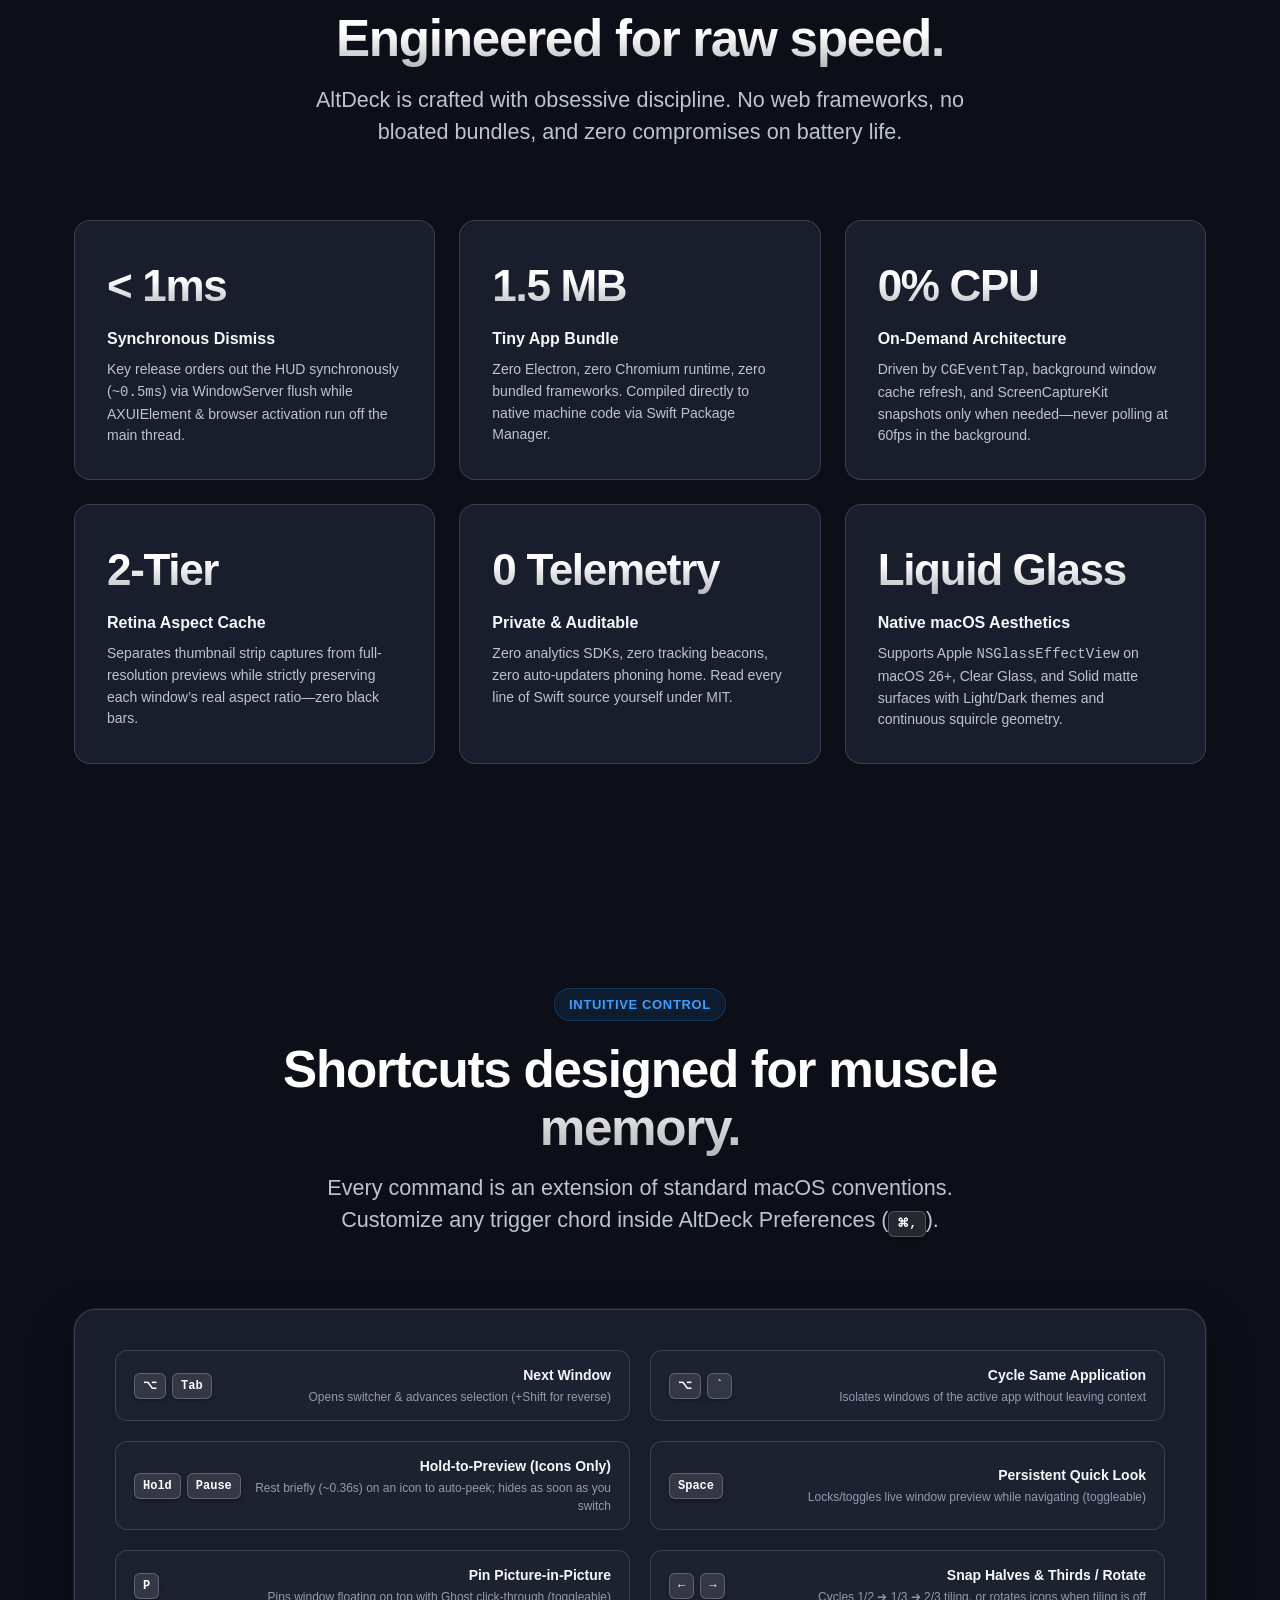
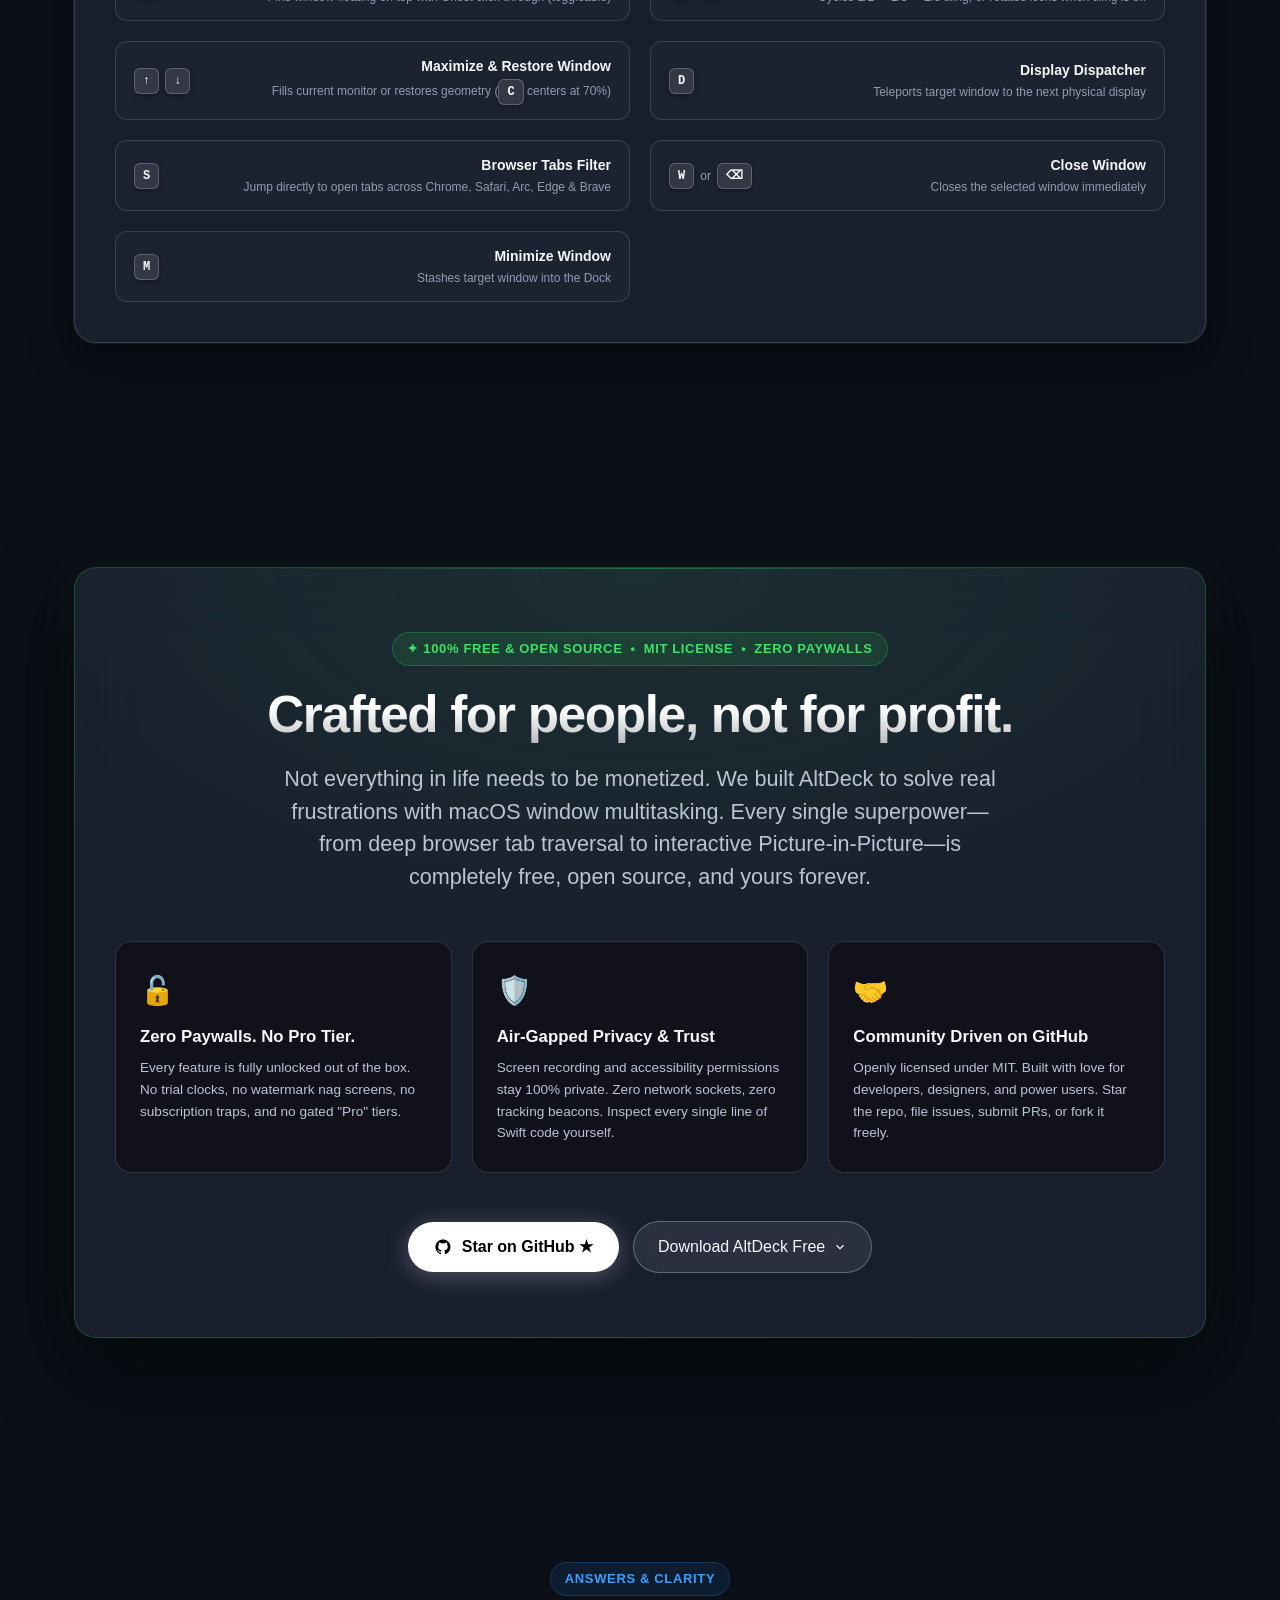
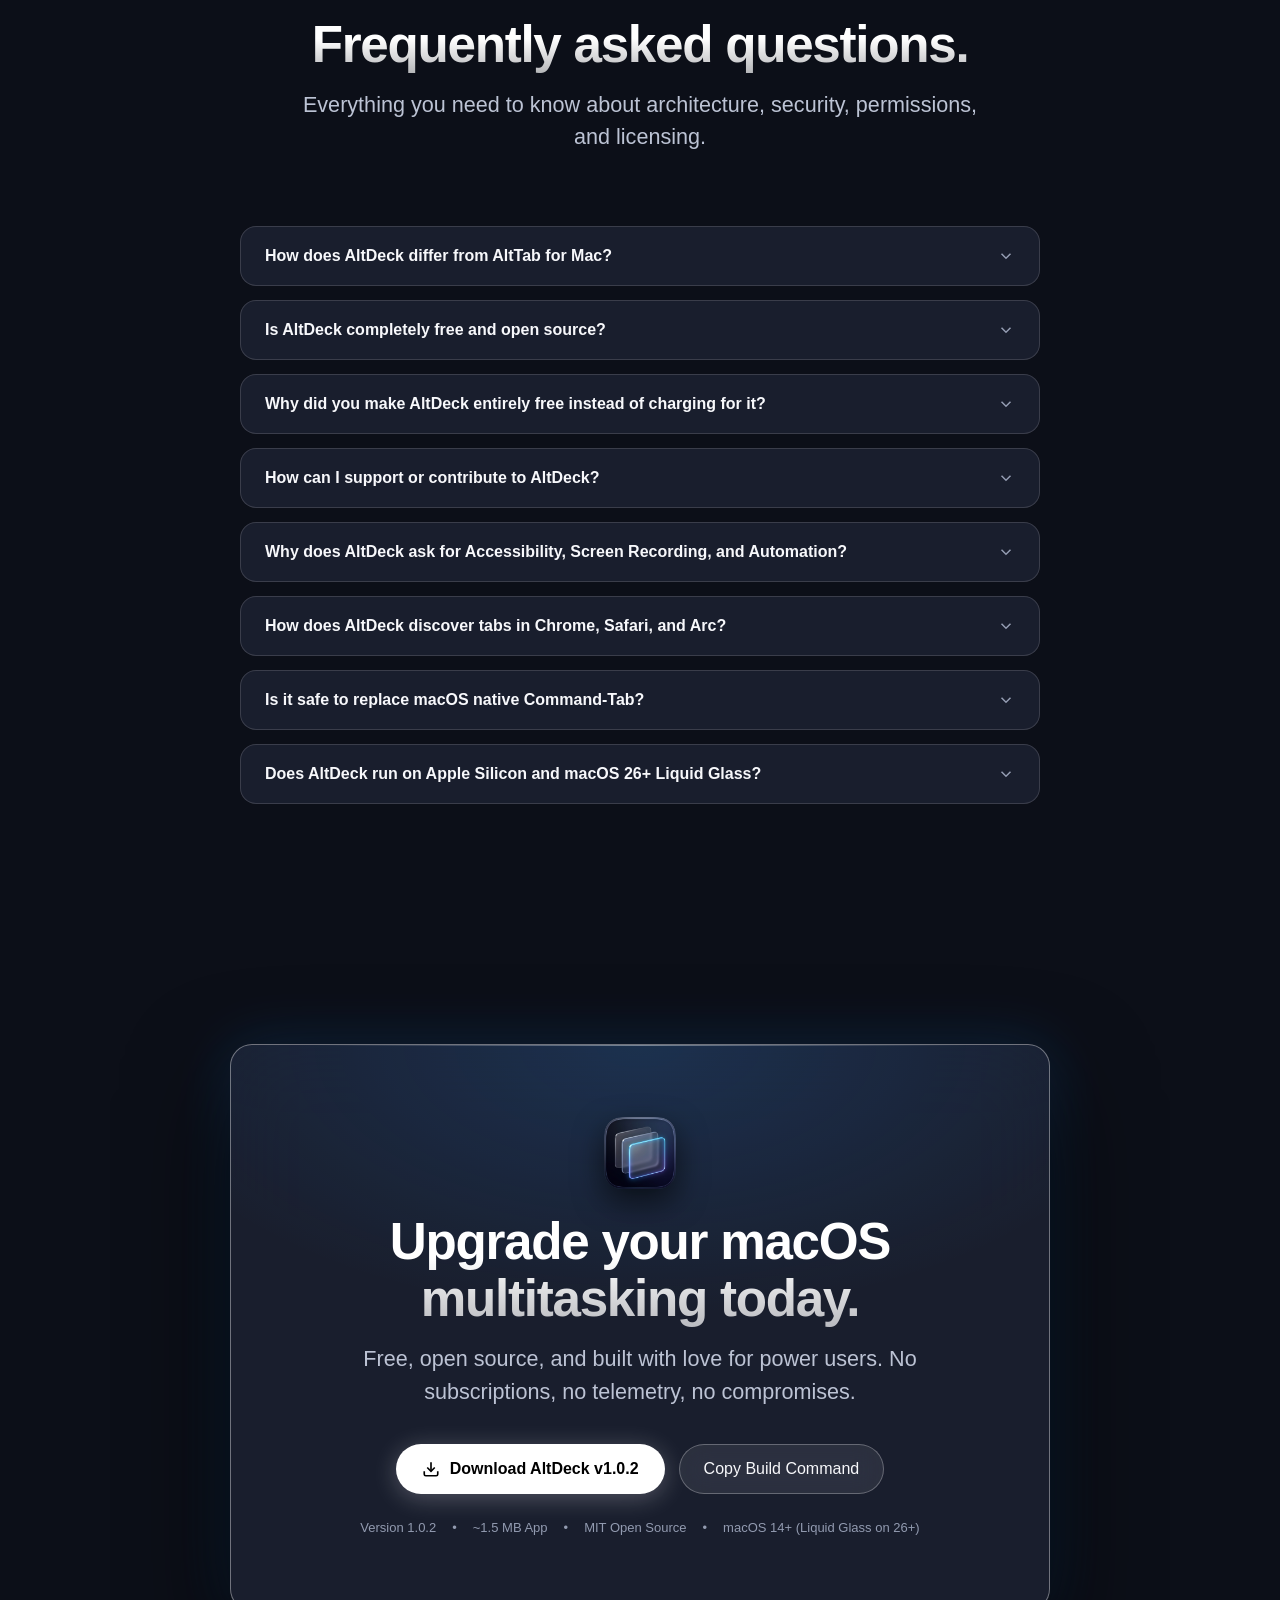
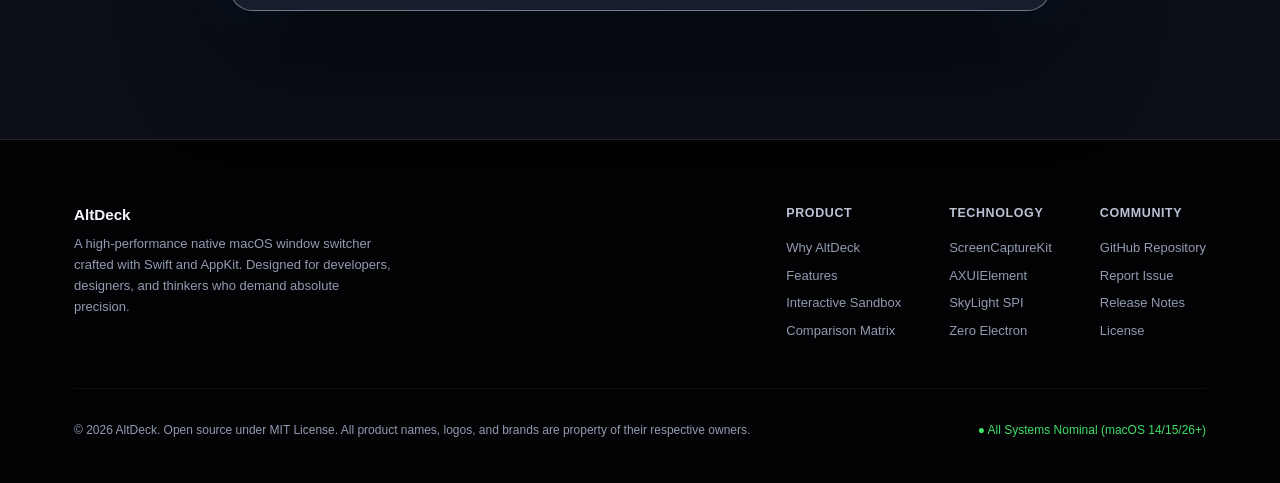
==== commit 22d30345: "chore(release): bump version to 1.0.2 with MRU ordering, fast Cmd+Tab, multi-display D cycling, and " ====
--- a/website/index.html
+++ b/website/index.html
@@ -36,7 +36,7 @@
       {
         "@type": "SoftwareApplication",
         "name": "AltDeck",
-        "softwareVersion": "1.0.1",
+        "softwareVersion": "1.0.2",
         "operatingSystem": "macOS 14.0 or later",
         "applicationCategory": "ProductivityApplication",
         "offers": [
@@ -103,7 +103,7 @@
       <a href="#" class="nav-brand">
         <img src="assets/app-icon.png" alt="AltDeck Logo">
         <span>AltDeck</span>
-        <span class="nav-badge">v1.0.1 Open Source</span>
+        <span class="nav-badge">v1.0.2 Open Source</span>
       </a>
 
       <nav>
@@ -166,7 +166,7 @@
           <svg width="18" height="18" viewBox="0 0 24 24" fill="currentColor">
             <path fill-rule="evenodd" clip-rule="evenodd" d="M12 2C6.477 2 2 6.484 2 12.017c0 4.425 2.865 8.18 6.839 9.504.5.092.682-.217.682-.483 0-.237-.008-.868-.013-1.703-2.782.605-3.369-1.343-3.369-1.343-.454-1.158-1.11-1.466-1.11-1.466-.908-.62.069-.608.069-.608 1.003.07 1.53 1.032 1.53 1.032.892 1.53 2.341 1.088 2.91.832.092-.647.35-1.088.636-1.338-2.22-.253-4.555-1.113-4.555-4.951 0-1.093.39-1.988 1.029-2.688-.103-.253-.446-1.272.098-2.65 0 0 .84-.27 2.75 1.026A9.564 9.564 0 0112 6.844c.85.004 1.705.115 2.504.337 1.909-1.296 2.747-1.027 2.747-1.027.546 1.379.202 2.398.1 2.651.64.7 1.028 1.595 1.028 2.688 0 3.848-2.339 4.695-4.566 4.943.359.309.678.92.678 1.855 0 1.338-.012 2.419-.012 2.747 0 .268.18.58.688.482A10.019 10.019 0 0022 12.017C22 6.484 17.522 2 12 2z"/>
           </svg>
-          <span>View on GitHub (v1.0.1)</span>
+          <span>View on GitHub (v1.0.2)</span>
         </a>
 
         <a href="#interactive-sandbox" class="btn-secondary">
@@ -1193,7 +1193,7 @@
               <polyline points="7 10 12 15 17 10"></polyline>
               <line x1="12" y1="15" x2="12" y2="3"></line>
             </svg>
-            <span>Download AltDeck v1.0.1</span>
+            <span>Download AltDeck v1.0.2</span>
           </a>
 
           <button class="btn-secondary btn-copy-install" data-copy="git clone https://github.com/icaichen/tabstation.git &amp;&amp; cd tabstation &amp;&amp; ./build-app.sh release">
@@ -1202,7 +1202,7 @@
         </div>
 
         <div class="download-meta">
-          <span>Version 1.0.1</span>
+          <span>Version 1.0.2</span>
           <span>•</span>
           <span>~1.5 MB App</span>
           <span>•</span>
